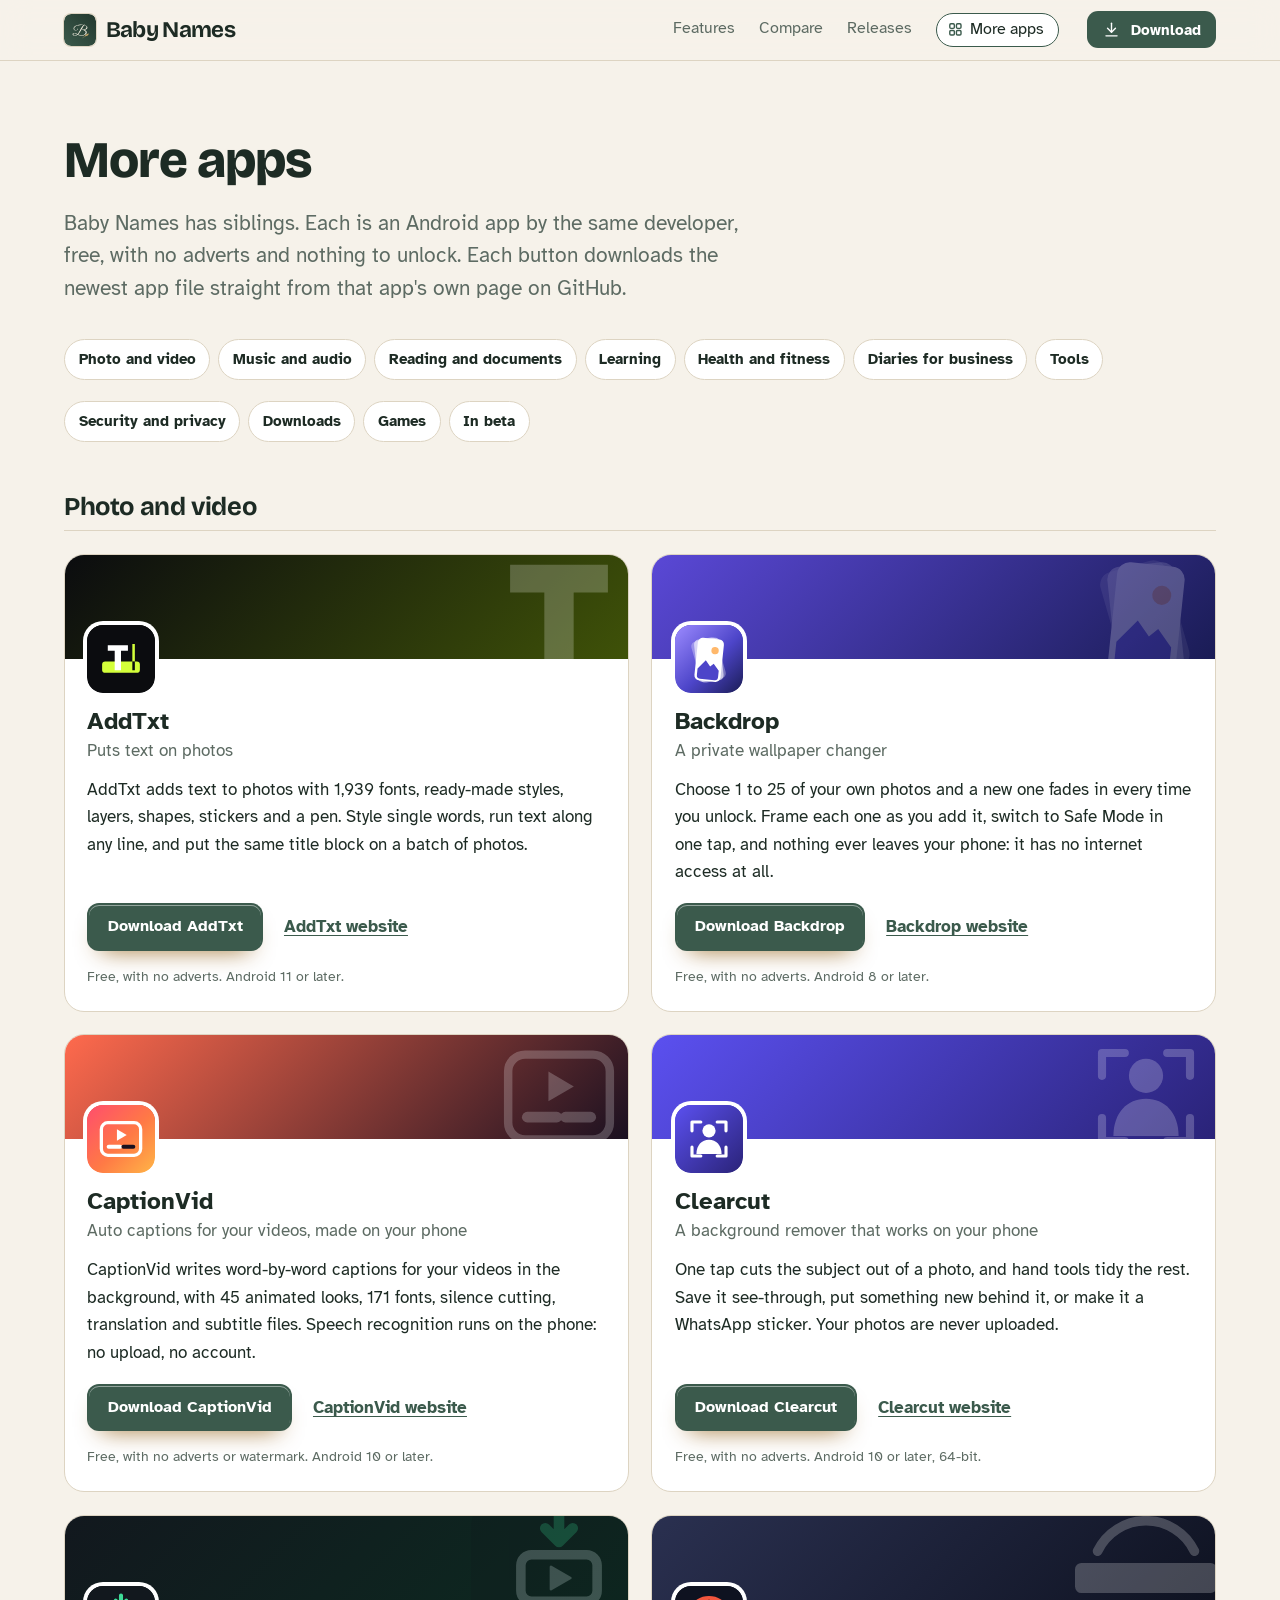
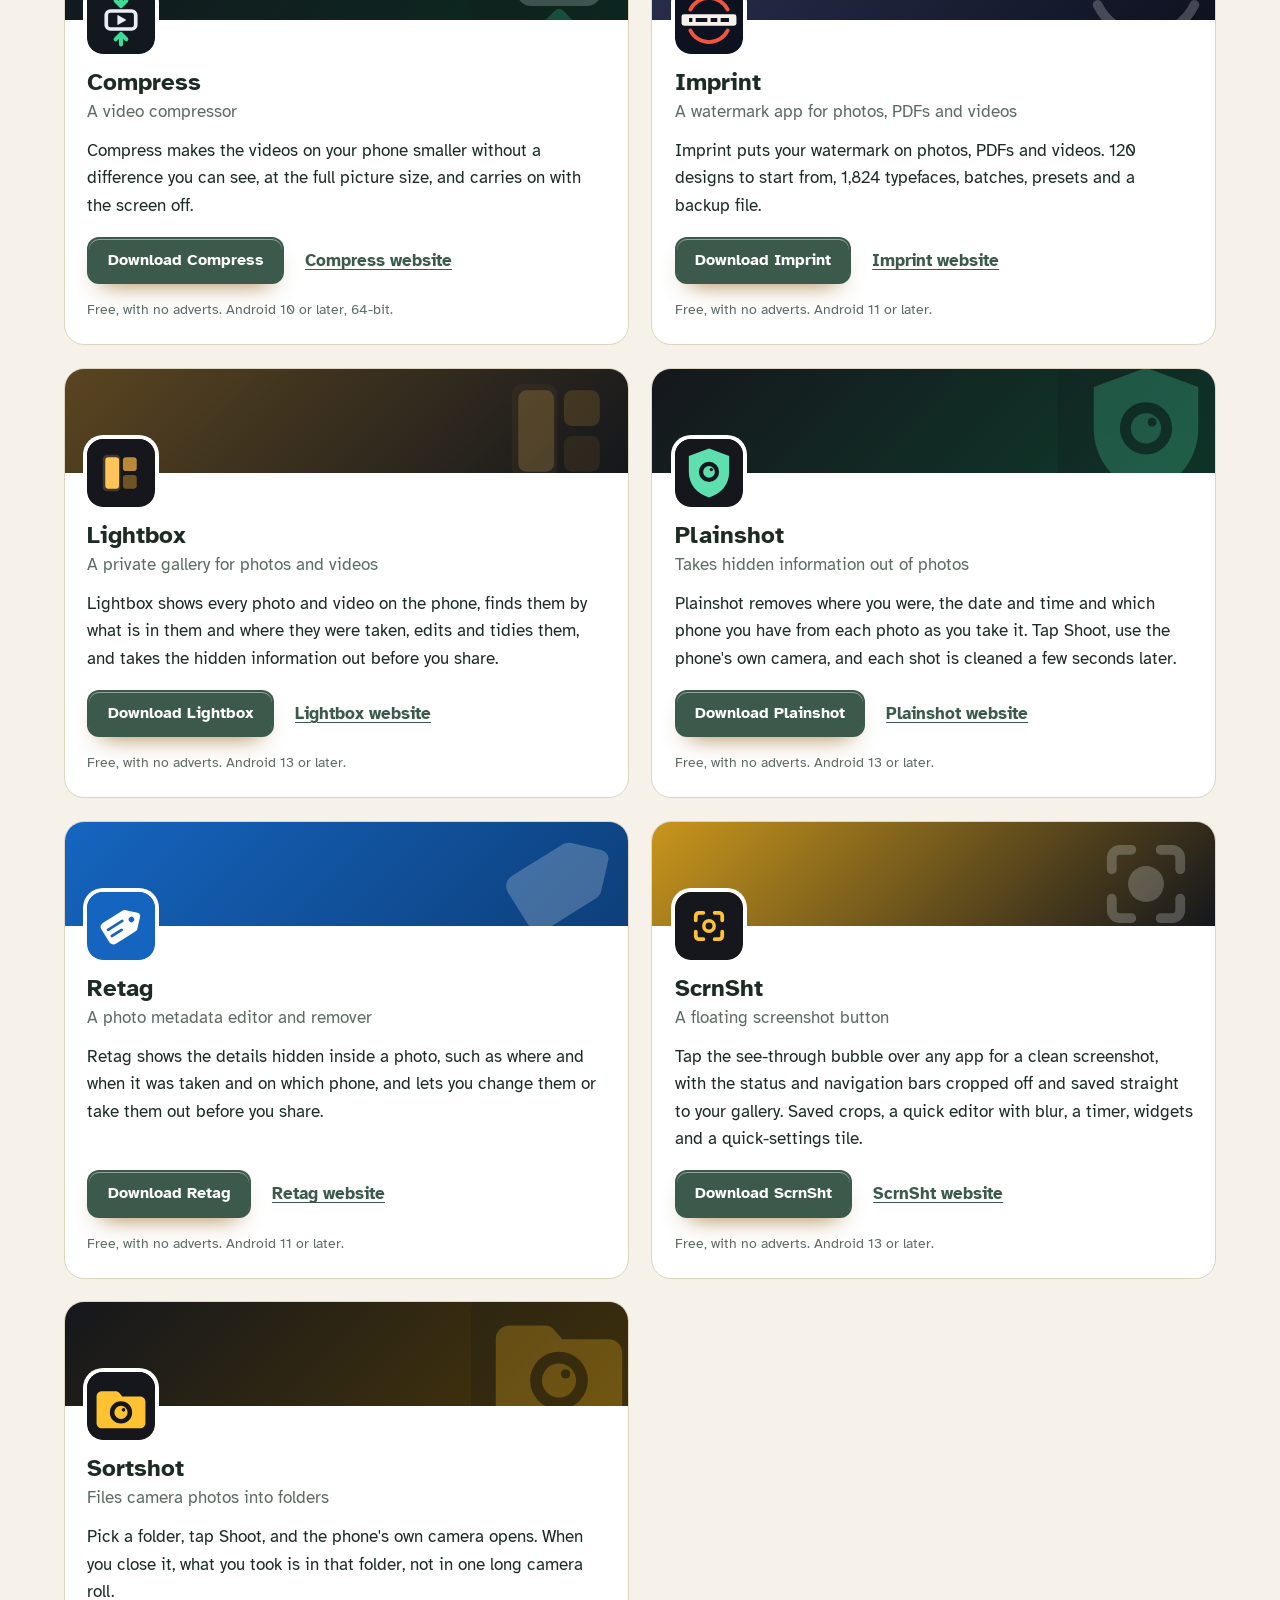
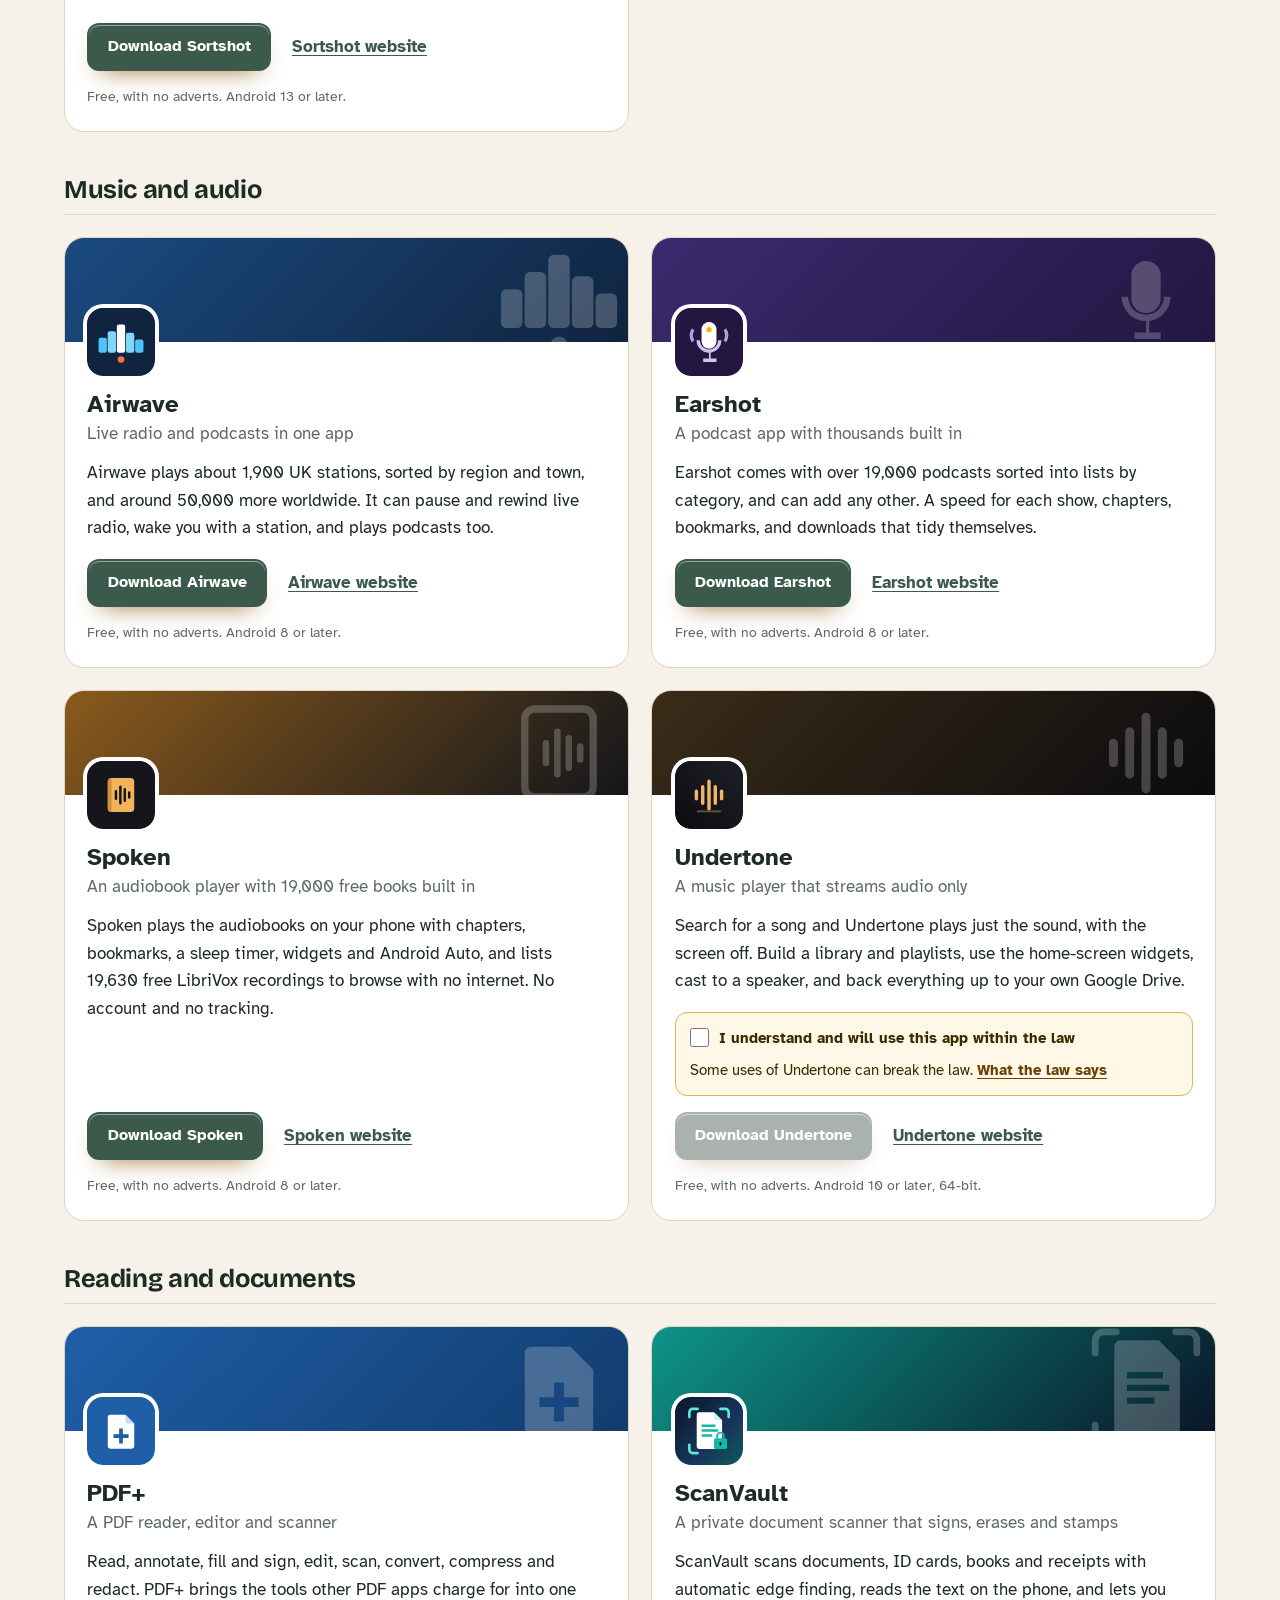
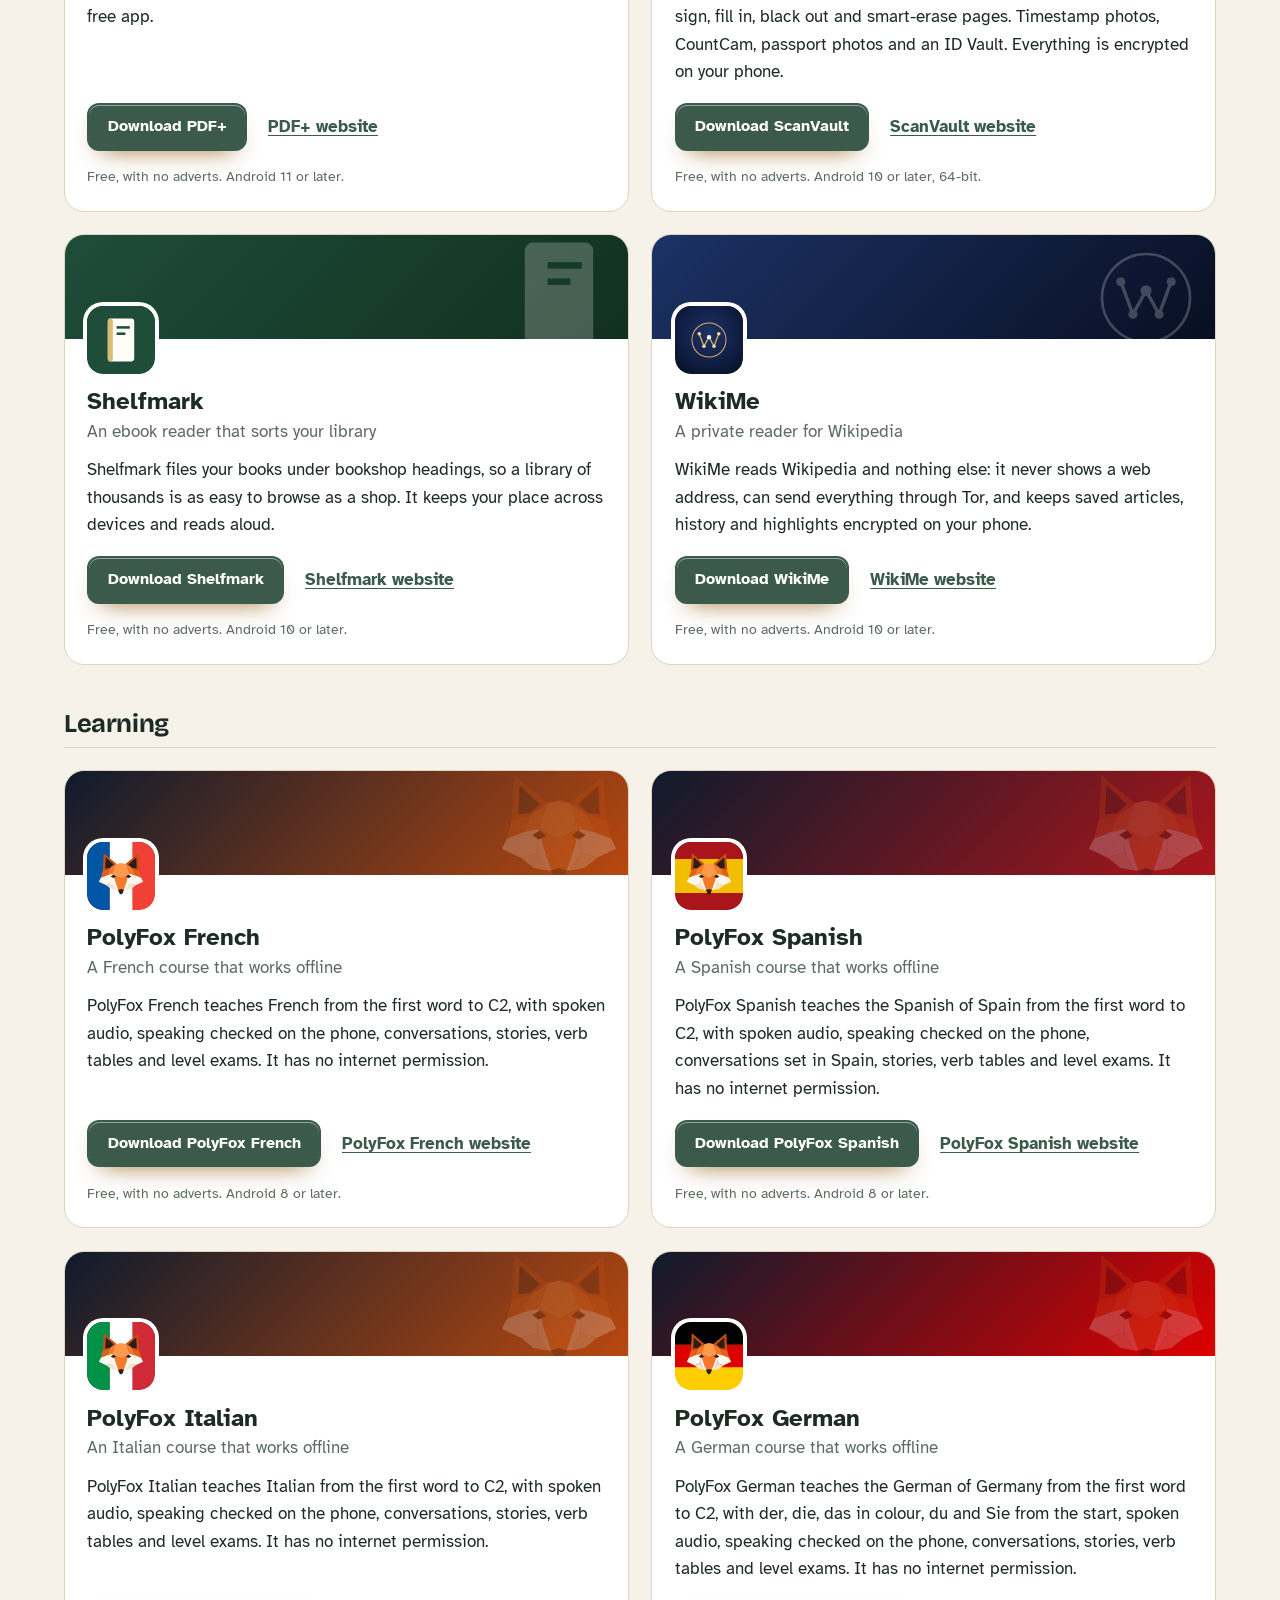
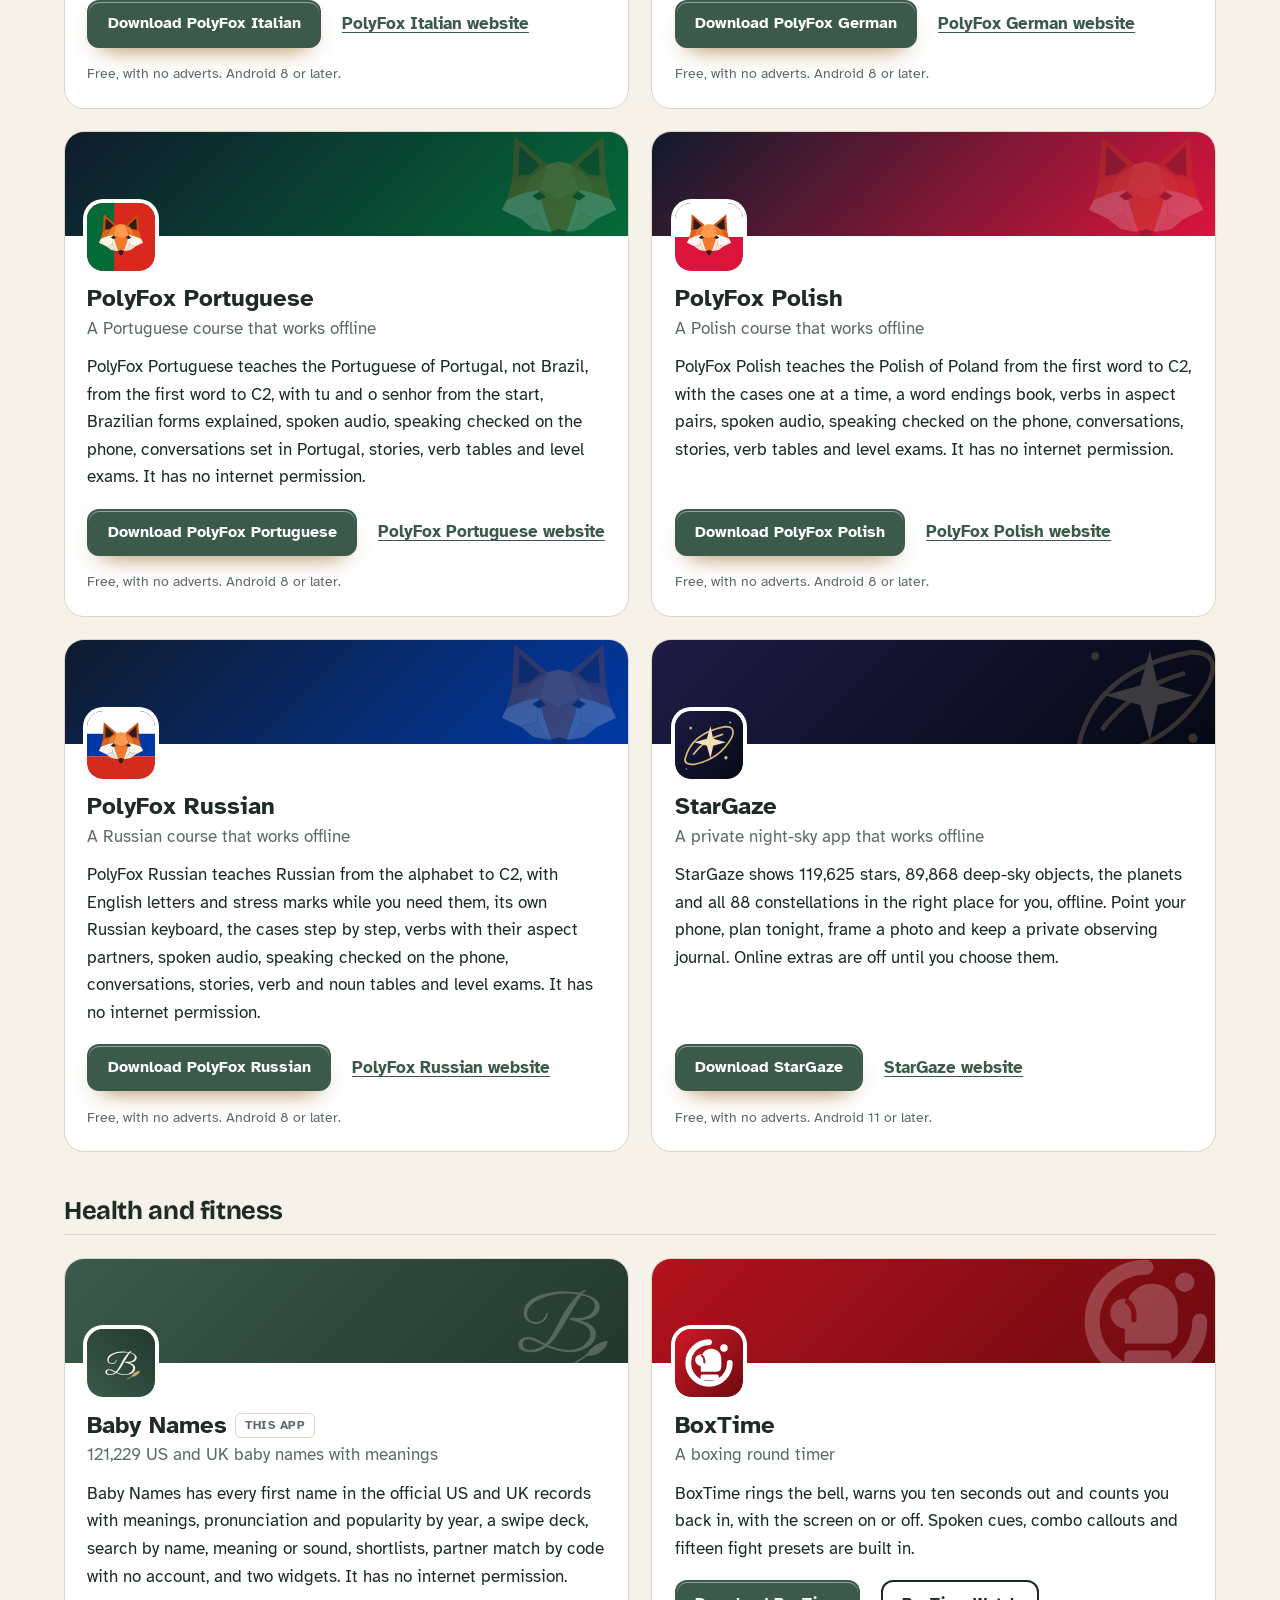
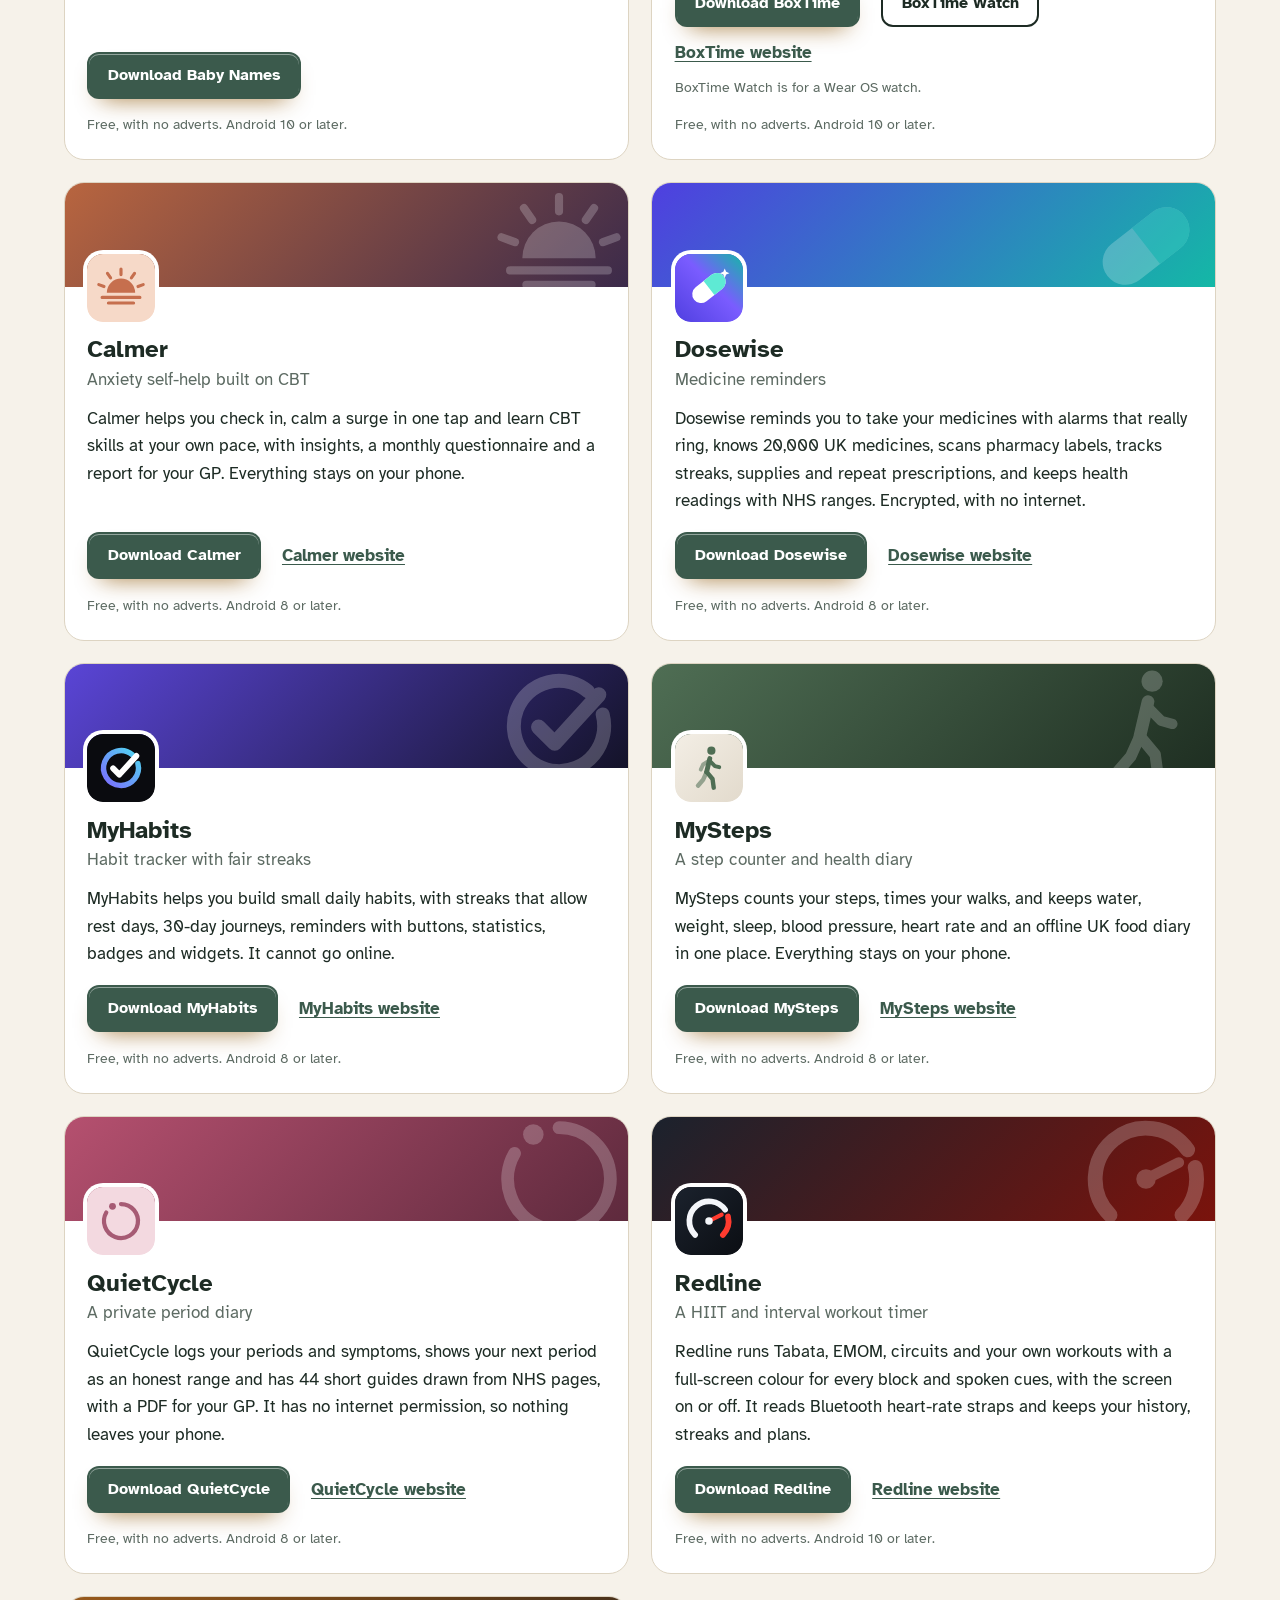
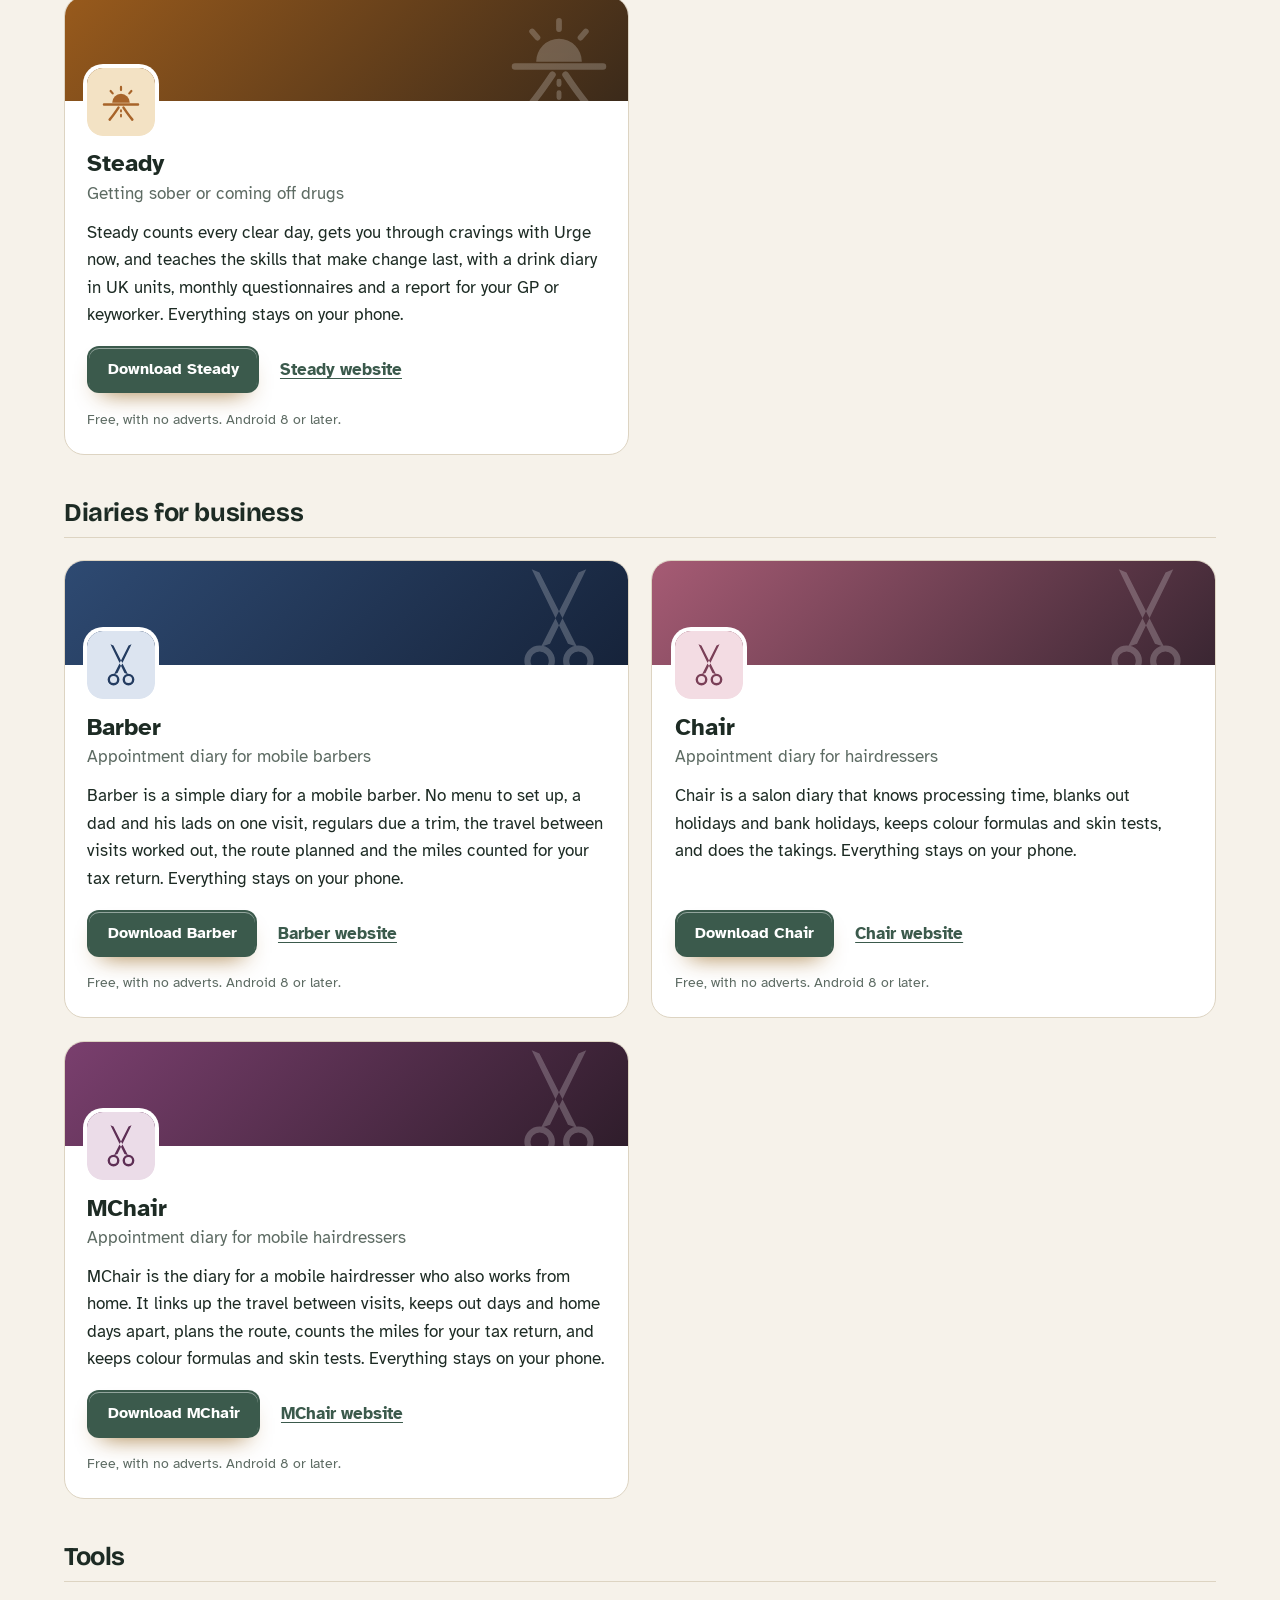
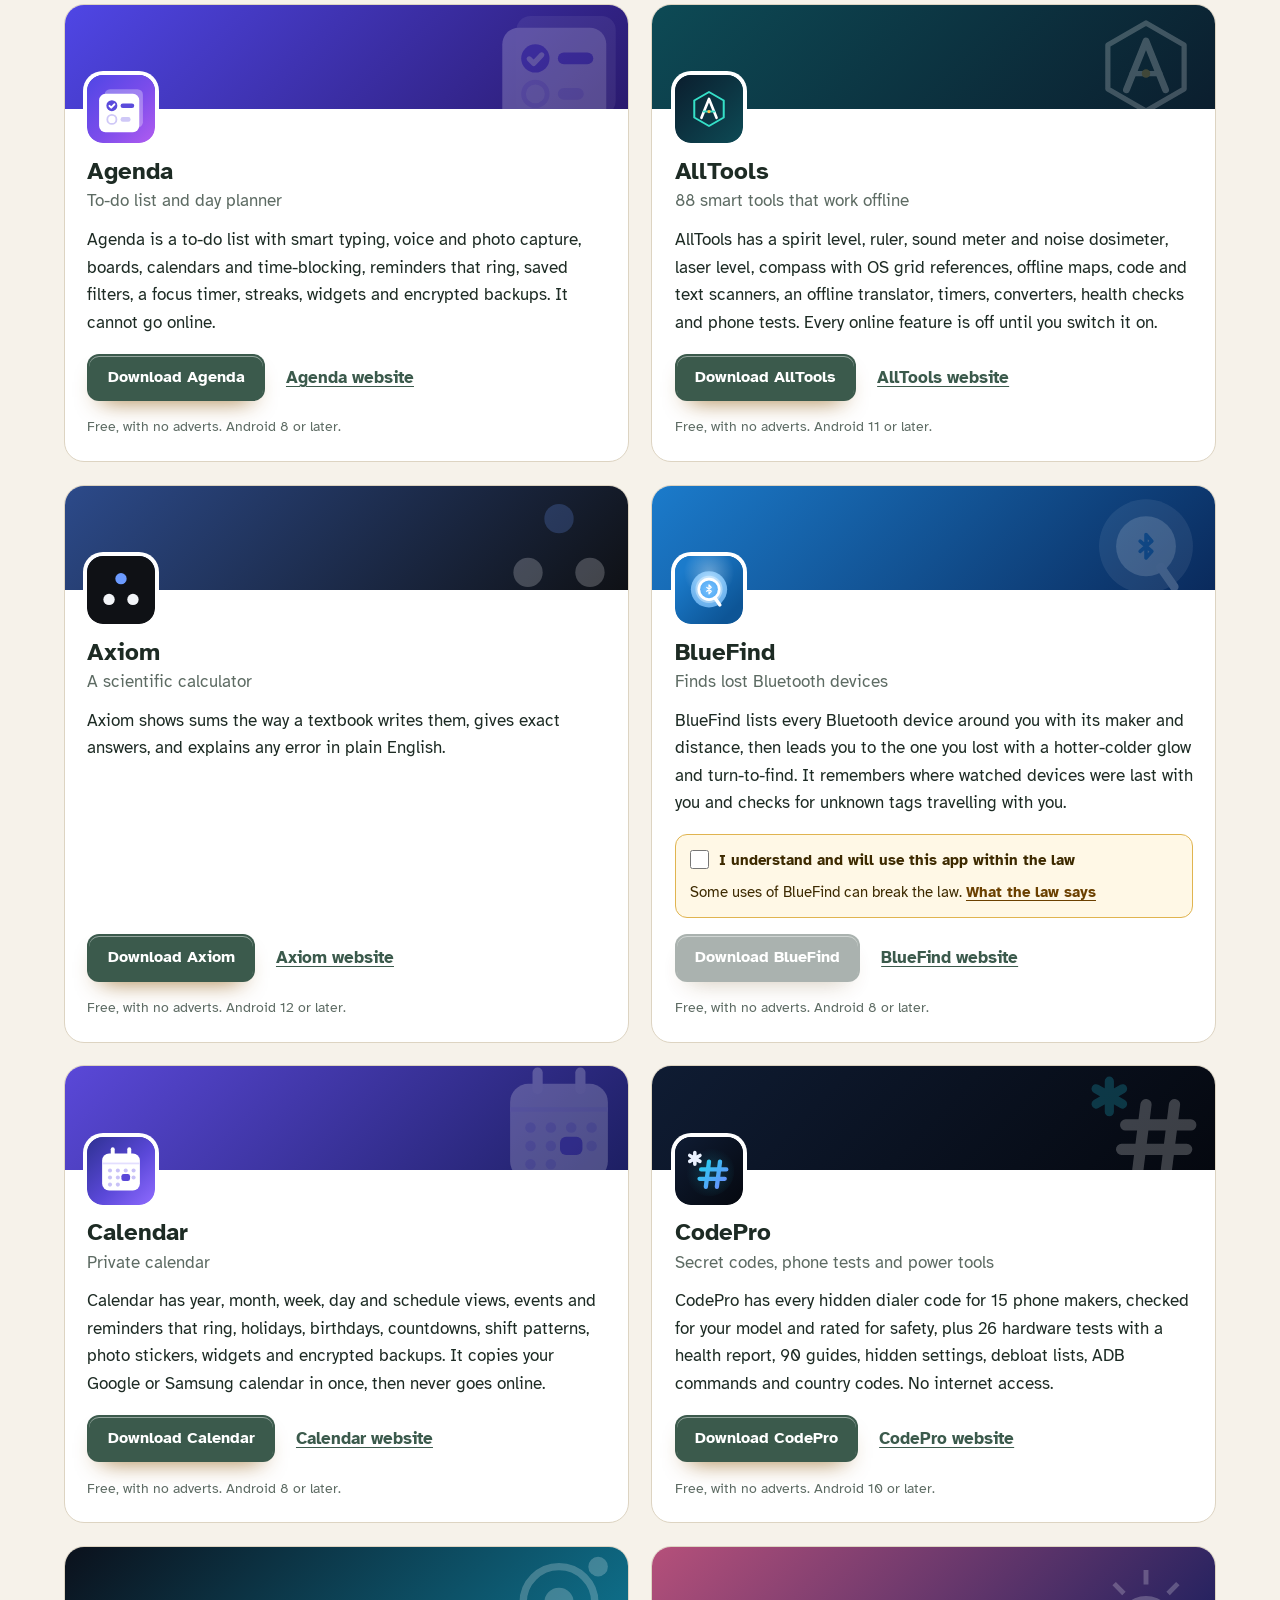
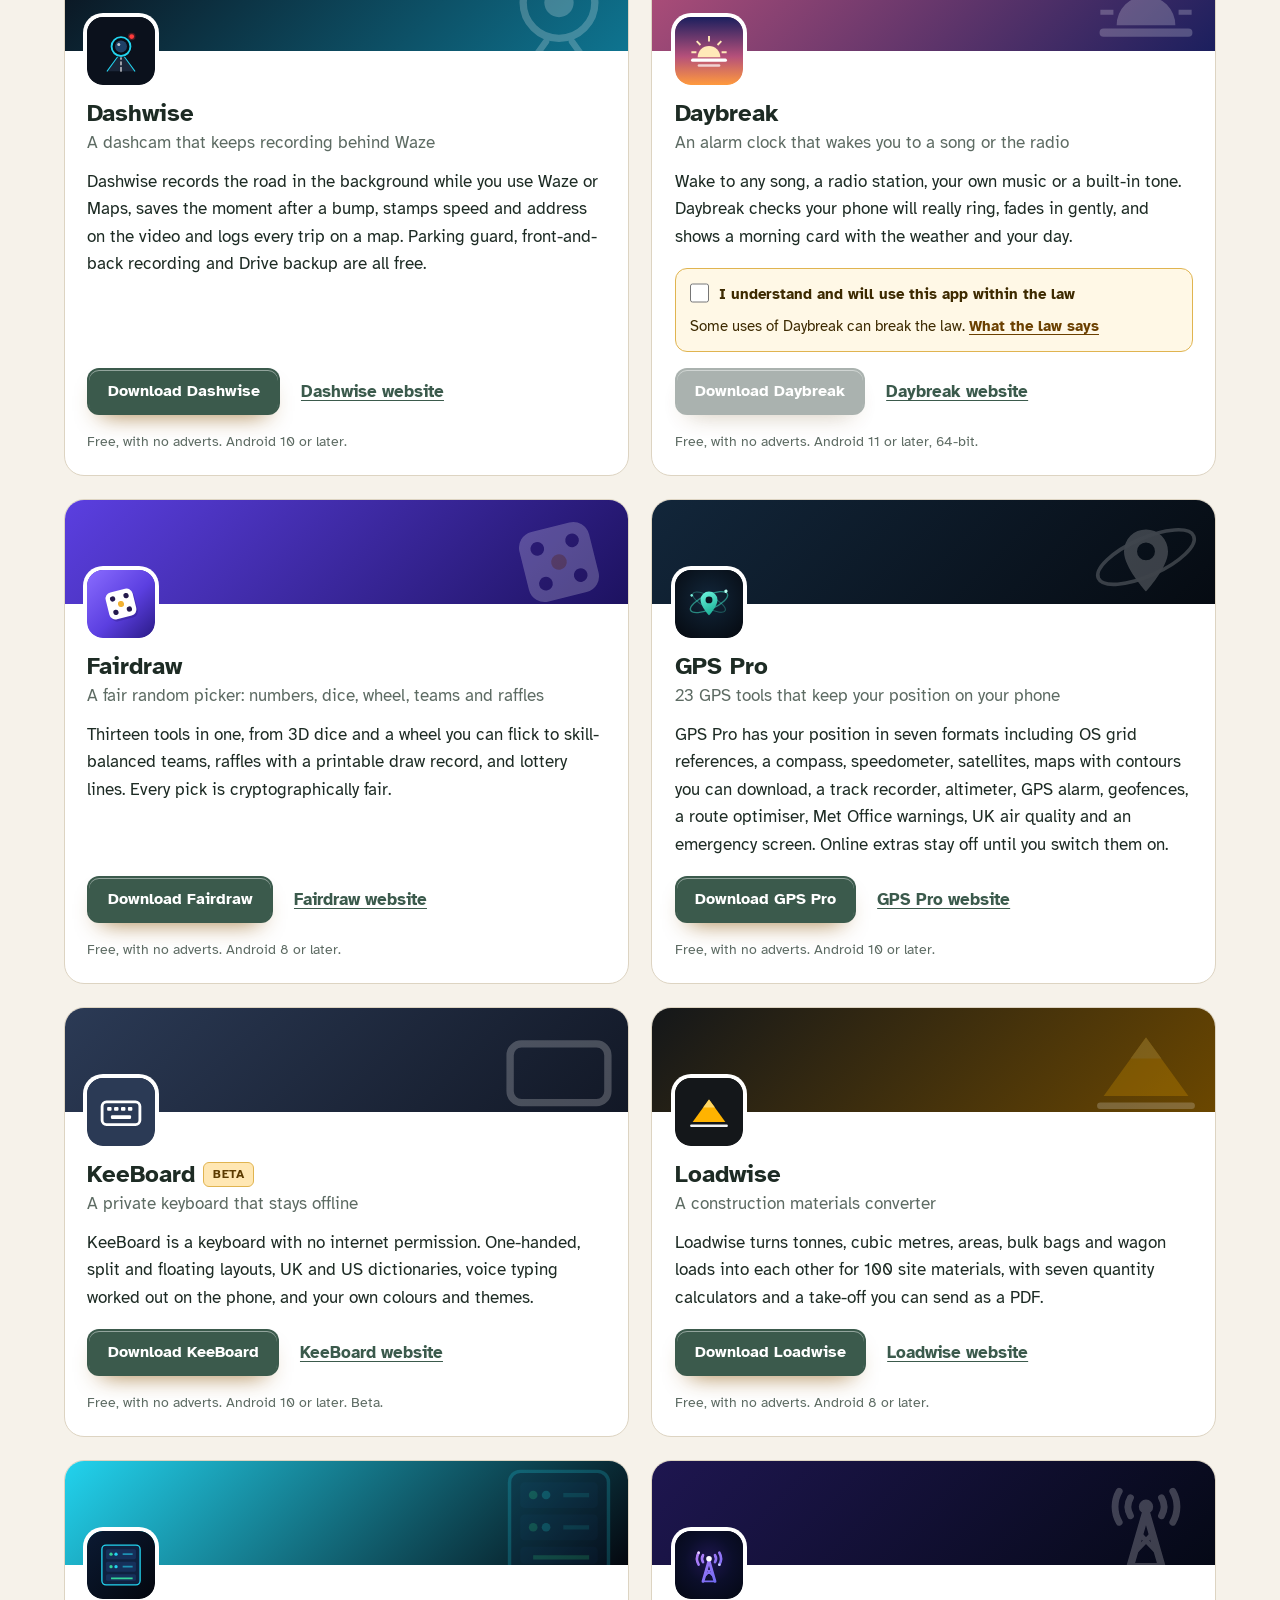
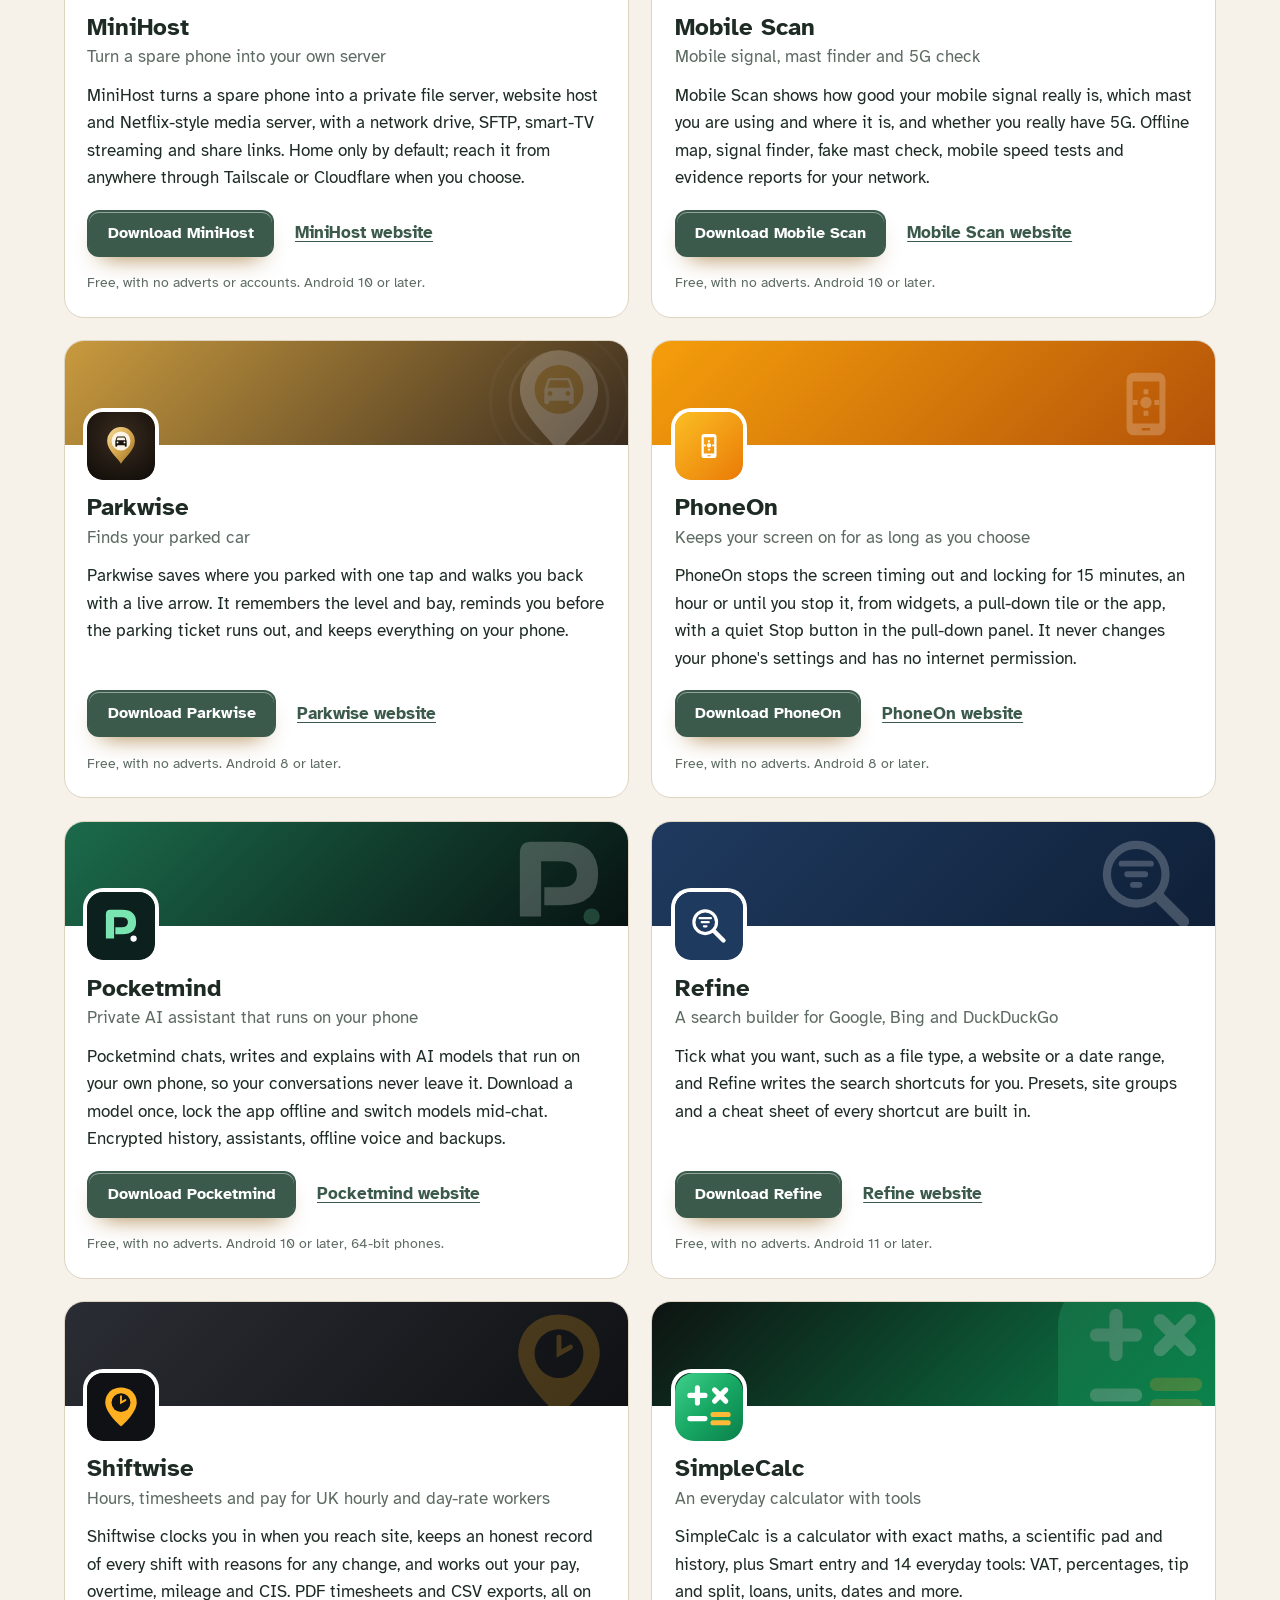
==== more-apps.html @ e5af48bd "Baby Names website" ====
<!DOCTYPE html>
<html lang="en-GB">
<head>
<meta charset="utf-8">
<meta name="viewport" content="width=device-width, initial-scale=1">
<title>More free Android apps from the maker of Baby Names</title>
<meta name="description" content="All 98 free Android apps from the maker of Baby Names, in one list by category, each with its download and a link to its website.">
<meta name="author" content="Jonathan Jackson">
<link rel="canonical" href="https://customgpter.github.io/babynames/more-apps.html">
<meta name="theme-color" content="#f6f2ea" media="(prefers-color-scheme: light)">
<meta name="theme-color" content="#101a15" media="(prefers-color-scheme: dark)">
<meta property="og:type" content="website">
<meta property="og:site_name" content="Baby Names">
<meta property="og:title" content="More free Android apps from the maker of Baby Names">
<meta property="og:description" content="All 98 free Android apps from the maker of Baby Names, in one list by category, each with its download and a link to its website.">
<meta property="og:url" content="https://customgpter.github.io/babynames/more-apps.html">
<meta property="og:image" content="https://customgpter.github.io/babynames/assets/og.png">
<meta property="og:image:width" content="1200">
<meta property="og:image:height" content="630">
<meta property="og:image:alt" content="Baby Names&#x27; Discover screen: a name card with its meaning, origin and pronunciation, ready to swipe">
<meta property="og:locale" content="en_GB">
<meta name="twitter:card" content="summary_large_image">
<link rel="icon" href="./assets/favicon.svg" type="image/svg+xml">
<link rel="apple-touch-icon" href="./assets/apple-touch-icon.png">
<link rel="preload" href="./assets/fonts/bricolage-grotesque-latin.woff2" as="font" type="font/woff2" crossorigin>
<link rel="preload" href="./assets/fonts/atkinson-hyperlegible-latin-400-normal.woff2" as="font" type="font/woff2" crossorigin>
<link rel="stylesheet" href="./assets/site.css?v=1">
<link rel="stylesheet" href="./assets/house.css?v=1">
<script type="application/ld+json">{"@context":"https://schema.org","@type":"ItemList","name":"Apps from the maker of Baby Names","url":"https://customgpter.github.io/babynames/more-apps.html","itemListElement":[{"@type":"ListItem","position":1,"name":"AddTxt","url":"https://customgpter.github.io/addtxt/"},{"@type":"ListItem","position":2,"name":"Backdrop","url":"https://customgpter.github.io/backdrop/"},{"@type":"ListItem","position":3,"name":"CaptionVid","url":"https://customgpter.github.io/captionvid/"},{"@type":"ListItem","position":4,"name":"Clearcut","url":"https://customgpter.github.io/clearcut/"},{"@type":"ListItem","position":5,"name":"Compress","url":"https://customgpter.github.io/compress/"},{"@type":"ListItem","position":6,"name":"Imprint","url":"https://customgpter.github.io/imprint/"},{"@type":"ListItem","position":7,"name":"Lightbox","url":"https://customgpter.github.io/lightbox/"},{"@type":"ListItem","position":8,"name":"Plainshot","url":"https://customgpter.github.io/plainshot/"},{"@type":"ListItem","position":9,"name":"Retag","url":"https://customgpter.github.io/retag/"},{"@type":"ListItem","position":10,"name":"ScrnSht","url":"https://customgpter.github.io/scrnsht/"},{"@type":"ListItem","position":11,"name":"Sortshot","url":"https://customgpter.github.io/sortshot/"},{"@type":"ListItem","position":12,"name":"Airwave","url":"https://customgpter.github.io/airwave/"},{"@type":"ListItem","position":13,"name":"Earshot","url":"https://customgpter.github.io/earshot/"},{"@type":"ListItem","position":14,"name":"Spoken","url":"https://customgpter.github.io/spoken/"},{"@type":"ListItem","position":15,"name":"Undertone","url":"https://customgpter.github.io/undertone/"},{"@type":"ListItem","position":16,"name":"PDF+","url":"https://customgpter.github.io/pdfplus/"},{"@type":"ListItem","position":17,"name":"ScanVault","url":"https://customgpter.github.io/scanvault/"},{"@type":"ListItem","position":18,"name":"Shelfmark","url":"https://customgpter.github.io/shelfmark/"},{"@type":"ListItem","position":19,"name":"WikiMe","url":"https://customgpter.github.io/wikime/"},{"@type":"ListItem","position":20,"name":"PolyFox French","url":"https://customgpter.github.io/polyfox/"},{"@type":"ListItem","position":21,"name":"PolyFox Spanish","url":"https://customgpter.github.io/polyfox-spanish/"},{"@type":"ListItem","position":22,"name":"PolyFox Italian","url":"https://customgpter.github.io/polyfox-italian/"},{"@type":"ListItem","position":23,"name":"PolyFox German","url":"https://customgpter.github.io/polyfox-german/"},{"@type":"ListItem","position":24,"name":"PolyFox Portuguese","url":"https://customgpter.github.io/polyfox-portuguese/"},{"@type":"ListItem","position":25,"name":"PolyFox Polish","url":"https://customgpter.github.io/polyfox-polish/"},{"@type":"ListItem","position":26,"name":"PolyFox Russian","url":"https://customgpter.github.io/polyfox-russian/"},{"@type":"ListItem","position":27,"name":"StarGaze","url":"https://customgpter.github.io/stargaze/"},{"@type":"ListItem","position":28,"name":"Baby Names","url":"https://customgpter.github.io/babynames/"},{"@type":"ListItem","position":29,"name":"BoxTime","url":"https://customgpter.github.io/boxtime/"},{"@type":"ListItem","position":30,"name":"Calmer","url":"https://customgpter.github.io/calmer/"},{"@type":"ListItem","position":31,"name":"Dosewise","url":"https://customgpter.github.io/dosewise/"},{"@type":"ListItem","position":32,"name":"MyHabits","url":"https://customgpter.github.io/myhabits/"},{"@type":"ListItem","position":33,"name":"MySteps","url":"https://customgpter.github.io/mysteps/"},{"@type":"ListItem","position":34,"name":"QuietCycle","url":"https://customgpter.github.io/quietcycle/"},{"@type":"ListItem","position":35,"name":"Redline","url":"https://customgpter.github.io/redline/"},{"@type":"ListItem","position":36,"name":"Steady","url":"https://customgpter.github.io/steady/"},{"@type":"ListItem","position":37,"name":"Barber","url":"https://customgpter.github.io/barber/"},{"@type":"ListItem","position":38,"name":"Chair","url":"https://customgpter.github.io/chair/"},{"@type":"ListItem","position":39,"name":"MChair","url":"https://customgpter.github.io/mchair/"},{"@type":"ListItem","position":40,"name":"Agenda","url":"https://customgpter.github.io/agenda/"},{"@type":"ListItem","position":41,"name":"AllTools","url":"https://customgpter.github.io/alltools/"},{"@type":"ListItem","position":42,"name":"Axiom","url":"https://customgpter.github.io/axiom/"},{"@type":"ListItem","position":43,"name":"BlueFind","url":"https://customgpter.github.io/bluefind/"},{"@type":"ListItem","position":44,"name":"Calendar","url":"https://customgpter.github.io/calendar/"},{"@type":"ListItem","position":45,"name":"CodePro","url":"https://customgpter.github.io/codepro/"},{"@type":"ListItem","position":46,"name":"Dashwise","url":"https://customgpter.github.io/dashwise/"},{"@type":"ListItem","position":47,"name":"Daybreak","url":"https://customgpter.github.io/daybreak/"},{"@type":"ListItem","position":48,"name":"Fairdraw","url":"https://customgpter.github.io/fairdraw/"},{"@type":"ListItem","position":49,"name":"GPS Pro","url":"https://customgpter.github.io/gpspro/"},{"@type":"ListItem","position":50,"name":"KeeBoard","url":"https://customgpter.github.io/keeboard/"},{"@type":"ListItem","position":51,"name":"Loadwise","url":"https://customgpter.github.io/loadwise/"},{"@type":"ListItem","position":52,"name":"MiniHost","url":"https://customgpter.github.io/minihost/"},{"@type":"ListItem","position":53,"name":"Mobile Scan","url":"https://customgpter.github.io/mobilescan/"},{"@type":"ListItem","position":54,"name":"Parkwise","url":"https://customgpter.github.io/parkwise/"},{"@type":"ListItem","position":55,"name":"PhoneOn","url":"https://customgpter.github.io/phoneon/"},{"@type":"ListItem","position":56,"name":"Pocketmind","url":"https://customgpter.github.io/pocketmind/"},{"@type":"ListItem","position":57,"name":"Refine","url":"https://customgpter.github.io/refine/"},{"@type":"ListItem","position":58,"name":"Shiftwise","url":"https://customgpter.github.io/shiftwise/"},{"@type":"ListItem","position":59,"name":"SimpleCalc","url":"https://customgpter.github.io/simplecalc/"},{"@type":"ListItem","position":60,"name":"Skyline","url":"https://customgpter.github.io/skyline/"},{"@type":"ListItem","position":61,"name":"Slipway","url":"https://customgpter.github.io/slipway/"},{"@type":"ListItem","position":62,"name":"Tagger","url":"https://customgpter.github.io/tagger/"},{"@type":"ListItem","position":63,"name":"TotalClean","url":"https://customgpter.github.io/totalclean/"},{"@type":"ListItem","position":64,"name":"TVLink","url":"https://customgpter.github.io/tvlink/"},{"@type":"ListItem","position":65,"name":"Unbox","url":"https://customgpter.github.io/unbox/"},{"@type":"ListItem","position":66,"name":"WhatsKeep","url":"https://customgpter.github.io/whatskeep/"},{"@type":"ListItem","position":67,"name":"WiFi Scan","url":"https://customgpter.github.io/wifiscan/"},{"@type":"ListItem","position":68,"name":"Auditly","url":"https://customgpter.github.io/auditly/"},{"@type":"ListItem","position":69,"name":"Backchannel","url":"https://customgpter.github.io/backchannel/"},{"@type":"ListItem","position":70,"name":"ENotes","url":"https://customgpter.github.io/enotes/"},{"@type":"ListItem","position":71,"name":"FindMe","url":"https://customgpter.github.io/findme/"},{"@type":"ListItem","position":72,"name":"iLock","url":"https://customgpter.github.io/ilock/"},{"@type":"ListItem","position":73,"name":"ImSafe","url":"https://customgpter.github.io/imsafe/"},{"@type":"ListItem","position":74,"name":"IShred","url":"https://customgpter.github.io/ishred/"},{"@type":"ListItem","position":75,"name":"LockBox","url":"https://customgpter.github.io/lockbox/"},{"@type":"ListItem","position":76,"name":"PassVault","url":"https://customgpter.github.io/passvault/"},{"@type":"ListItem","position":77,"name":"SpyFind","url":"https://customgpter.github.io/spyfind/"},{"@type":"ListItem","position":78,"name":"TextWipe","url":"https://customgpter.github.io/textwipe/"},{"@type":"ListItem","position":79,"name":"Tracewire","url":"https://customgpter.github.io/tracewire/"},{"@type":"ListItem","position":80,"name":"Vigil","url":"https://customgpter.github.io/vigil/"},{"@type":"ListItem","position":81,"name":"Grab","url":"https://customgpter.github.io/grab/"},{"@type":"ListItem","position":82,"name":"Swarm","url":"https://customgpter.github.io/swarm/"},{"@type":"ListItem","position":83,"name":"Plane Games","url":"https://customgpter.github.io/plane-games/"},{"@type":"ListItem","position":84,"name":"Ninefold","url":"https://customgpter.github.io/ninefold/"},{"@type":"ListItem","position":85,"name":"Cubewise","url":"https://customgpter.github.io/cubewise/"},{"@type":"ListItem","position":86,"name":"Tilewise","url":"https://customgpter.github.io/tilewise/"},{"@type":"ListItem","position":87,"name":"Letterwise","url":"https://customgpter.github.io/letterwise/"},{"@type":"ListItem","position":88,"name":"Kingside","url":"https://customgpter.github.io/kingside/"},{"@type":"ListItem","position":89,"name":"Deckhand","url":"https://customgpter.github.io/deckhand/"},{"@type":"ListItem","position":90,"name":"SNESForge","url":"https://customgpter.github.io/snesforge/"},{"@type":"ListItem","position":91,"name":"Fame Boy","url":"https://customgpter.github.io/fameboy/"},{"@type":"ListItem","position":92,"name":"PSPPro","url":"https://customgpter.github.io/psppro/"},{"@type":"ListItem","position":93,"name":"MegaGen","url":"https://customgpter.github.io/megagen/"},{"@type":"ListItem","position":94,"name":"QVR","url":"https://customgpter.github.io/qvr/"},{"@type":"ListItem","position":95,"name":"QVR Watch","url":"https://customgpter.github.io/qvr-watch/"},{"@type":"ListItem","position":96,"name":"QVRLite","url":"https://customgpter.github.io/qvrlite/"},{"@type":"ListItem","position":97,"name":"Onionz","url":"https://customgpter.github.io/onionz/"},{"@type":"ListItem","position":98,"name":"OnionzWeb","url":"https://customgpter.github.io/onionzweb/"}]}</script>
<link rel="stylesheet" href="./assets/apps-list.css?v=1">
<script src="./assets/apps-list.js?v=1" defer></script>
</head>
<body>
<a class="skip" href="#main">Skip to content</a>
<header class="masthead">
<div class="wrap">
<a class="brand" href="./" aria-label="Baby Names home"><svg viewBox="0 0 108 108" aria-hidden="true"><defs><linearGradient id="bnbg" x1="0" y1="1" x2="1" y2="0"><stop offset="0" stop-color="#3b5a4c"/><stop offset="1" stop-color="#22382e"/></linearGradient></defs><rect width="108" height="108" rx="24" fill="url(#bnbg)"/><path fill="#F7F1E3" d="M36.72 73.11Q35.7 73.11 34.38 72.9Q33.07 72.69 31.84 72.18Q30.62 71.68 29.81 70.73Q29 69.78 29 68.35Q29 66.64 30.52 65.23Q32.05 63.82 34.82 63.82Q36.86 63.82 38.61 64.49Q40.37 65.16 42.05 66.11Q43.74 67.05 45.54 67.98Q47.85 65.76 49.77 62.48Q51.69 59.2 53.61 55.43Q55.52 51.67 57.77 47.88Q60.01 44.09 62.96 40.76L65.65 37.76Q63.94 37.48 62.09 37.32Q60.24 37.16 58.25 37.16Q55.52 37.16 52.31 37.62Q49.1 38.08 45.94 39.05Q42.77 40.02 40.16 41.5Q37.55 42.98 35.98 45.01Q34.41 47.05 34.41 49.68Q34.41 51.48 35.22 52.54Q36.02 53.61 37.25 54.09Q38.47 54.58 39.72 54.58Q41.8 54.58 43.23 53.63Q44.67 52.68 45.38 51.44Q46.1 50.19 46.1 49.22Q46.1 48.89 46.56 48.89Q47.02 48.89 47.02 49.63Q47.02 51.53 45.87 52.91Q44.71 54.3 42.98 55.04Q41.25 55.78 39.49 55.78Q37.87 55.78 36.19 54.99Q34.5 54.21 33.39 52.64Q32.28 51.07 32.28 48.76Q32.28 45.98 33.85 43.83Q35.42 41.68 38.06 40.16Q40.69 38.63 43.93 37.64Q47.16 36.65 50.46 36.19Q53.77 35.72 56.68 35.72Q59.36 35.72 61.93 35.98Q64.49 36.23 66.75 36.74Q67.4 36.19 68.07 35.77Q68.74 35.35 69.3 35.12Q69.8 34.89 70.13 34.89Q70.5 34.89 70.5 35.17Q70.5 35.31 69.99 35.68Q69.39 36.14 68.95 36.53Q68.51 36.93 68.42 37.11Q73.13 38.31 76.07 40.41Q79 42.52 79 45.38Q79 47.74 77.38 49.52Q75.77 51.3 73.15 52.31Q70.54 53.33 67.59 53.47Q71.74 54.81 74.22 56.93Q76.69 59.06 76.69 62.34Q76.69 64.79 75.28 66.78Q73.87 68.76 71.54 70.17Q69.2 71.58 66.43 72.35Q63.66 73.11 60.93 73.11Q56.63 73.11 53.33 72.23Q50.03 71.35 46.47 69.73Q41.99 73.11 36.72 73.11ZM60.28 71.77Q63.15 71.77 65.51 70.89Q67.86 70.01 69.6 68.58Q71.33 67.15 72.28 65.39Q73.22 63.63 73.22 61.93Q73.22 60.31 72.25 58.81Q71.28 57.3 69.2 56.29Q66.52 54.95 64.49 54.42Q62.46 53.88 61.26 53.42Q60.79 53.19 60.65 53.1Q60.52 53.01 60.52 52.91Q60.52 52.45 60.98 52.17Q61.44 51.9 62.04 51.9Q62.96 51.9 64.03 52.04Q65.09 52.17 66.29 52.17Q69.3 52.17 71.47 50.97Q73.64 49.77 74.82 47.97Q76 46.17 76 44.41Q76 42.42 74.24 40.92Q72.48 39.42 67.86 38.22Q65.55 41.41 63.24 45.36Q60.93 49.31 58.62 53.35Q56.31 57.4 53.95 61Q51.6 64.61 49.24 67.19Q48.69 67.79 48.36 68.09Q48.04 68.39 47.48 68.9Q50.26 70.06 53.58 70.91Q56.91 71.77 60.28 71.77ZM35.79 71.68Q38.38 71.81 40.53 71.05Q42.68 70.29 44.53 68.9Q43.42 68.35 41.71 67.47Q40 66.59 38.24 65.92Q36.49 65.25 35.19 65.25Q33.48 65.25 32.6 66.15Q31.73 67.05 31.73 68.21Q31.73 69.41 32.74 70.5Q33.76 71.58 35.79 71.68Z"/><path fill="#C9A86A" d="M70,75.5 C73.5,69.5 79,66.5 84,66.2 C83,71.2 78,75.8 70,75.5 Z"/><path fill="none" stroke="#C9A86A" stroke-width="1.1" stroke-linecap="round" d="M63.5,80 C67.5,77.5 73.5,73.5 80.5,68.8"/></svg><span>Baby Names</span></a>
<nav aria-label="Main"><ul><li><a href="./#features">Features</a></li><li><a href="./compare.html">Compare</a></li><li><a href="./releases.html">Releases</a></li><li><a class="more-apps" href="./more-apps.html" aria-current="page"><svg class="ico" viewBox="0 0 24 24" aria-hidden="true"><rect x="4" y="4" width="6.5" height="6.5" rx="1.6"/><rect x="13.5" y="4" width="6.5" height="6.5" rx="1.6"/><rect x="4" y="13.5" width="6.5" height="6.5" rx="1.6"/><rect x="13.5" y="13.5" width="6.5" height="6.5" rx="1.6"/></svg>More apps</a></li></ul></nav>
<a class="button small" href="https://github.com/CustomGPTer/babynames/releases/latest/download/BabyNames.apk"><svg class="ico" viewBox="0 0 24 24" aria-hidden="true"><path d="M12 4v11"/><path d="M7 10.5l5 5 5-5"/><path d="M5 20h14"/></svg>Download</a>
</div>
</header>
<main id="main" class="doc">
<div class="wrap">
<div class="measure">
<h1>More apps</h1>
<p class="lede">Baby Names has siblings. Each is an Android app by the same developer, free, with no adverts and nothing to unlock. Each button downloads the newest app file straight from that app's own page on GitHub.</p>
</div>
<!-- apps:start -->
<nav class="mapps-jump" aria-label="App groups"><ul><li><a href="#apps-photo">Photo and video</a></li><li><a href="#apps-audio">Music and audio</a></li><li><a href="#apps-reading">Reading and documents</a></li><li><a href="#apps-learning">Learning</a></li><li><a href="#apps-health">Health and fitness</a></li><li><a href="#apps-diaries">Diaries for business</a></li><li><a href="#apps-tools">Tools</a></li><li><a href="#apps-security">Security and privacy</a></li><li><a href="#apps-downloads">Downloads</a></li><li><a href="#apps-games">Games</a></li><li><a href="#apps-testing">In beta</a></li></ul></nav>
<div class="mapps-group" role="group" aria-labelledby="apps-photo"><h2 class="mapps-cat" id="apps-photo">Photo and video</h2>
<ul class="mapps"><li class="mapp" style="--b:#0b0c0f;--b2:#3f5208"><div class="mapp-cover" aria-hidden="true"><svg viewBox="0 0 108 108"><path fill="#fff" d="M24 22h60v17H63v49H45V39H24z"/></svg></div><div class="mapp-body"><svg class="mapp-icon" viewBox="0 0 108 108" aria-hidden="true"><rect width="108" height="108" rx="24" fill="#0b0c0f"/><path fill="#d4ff3a" d="M29 58h50a5 5 0 0 1 5 5v8a5 5 0 0 1-5 5H29a5 5 0 0 1-5-5v-8a5 5 0 0 1 5-5z"/><path fill="#fff" d="M33 32h32v9H54v31H44V41H33z"/><path fill="#d4ff3a" d="M72 30h4v28h-4z"/><path fill="#0b0c0f" d="M72 58h4v14h-4z"/></svg><h3>AddTxt</h3><p class="mapp-kind">Puts text on photos</p><p class="mapp-say">AddTxt adds text to photos with 1,939 fonts, ready-made styles, layers, shapes, stickers and a pen. Style single words, run text along any line, and put the same title block on a batch of photos.</p><p class="mapp-go"><a class="button" href="https://github.com/CustomGPTer/addtxt/releases/latest/download/AddTxt.apk">Download AddTxt</a><a class="mapp-site" href="https://customgpter.github.io/addtxt/">AddTxt website</a></p><p class="mapp-needs">Free, with no adverts. Android 11 or later.</p></div></li>
<li class="mapp" style="--b:#5a48d6;--b2:#1a1c55"><div class="mapp-cover" aria-hidden="true"><svg viewBox="0 0 108 108"><g transform="translate(54 58) scale(1.3) translate(-54 -58)"><rect x="38" y="30" width="32" height="52" rx="6" fill="#fff" fill-opacity=".3" transform="rotate(-16 54 58)"/><rect x="38" y="30" width="32" height="52" rx="6" fill="#fff" fill-opacity=".6" transform="rotate(-6 54 58)"/><g transform="rotate(6 54 58)"><rect x="38" y="30" width="32" height="52" rx="6" fill="#fff"/><path d="M41 68l9-11 6 7 4-4 7 8v8a4 4 0 0 1-4 4H45a4 4 0 0 1-4-4z" fill="#4d45c9"/><circle cx="60" cy="44" r="4.5" fill="#FFB86B"/></g></g></svg></div><div class="mapp-body"><svg class="mapp-icon" viewBox="0 0 108 108" aria-hidden="true"><defs><linearGradient id="i-backdrop-mapp-cc" x1="0" y1="0" x2="1" y2="1"><stop offset="0" stop-color="#9c8bff"/><stop offset=".55" stop-color="#4d45c9"/><stop offset="1" stop-color="#1a1c55"/></linearGradient></defs><rect width="108" height="108" rx="24" fill="url(#i-backdrop-mapp-cc)"/><g transform="translate(54 58) scale(1.3) translate(-54 -58)"><rect x="38" y="30" width="32" height="52" rx="6" fill="#fff" fill-opacity=".3" transform="rotate(-16 54 58)"/><rect x="38" y="30" width="32" height="52" rx="6" fill="#fff" fill-opacity=".6" transform="rotate(-6 54 58)"/><g transform="rotate(6 54 58)"><rect x="38" y="30" width="32" height="52" rx="6" fill="#fff"/><path d="M41 68l9-11 6 7 4-4 7 8v8a4 4 0 0 1-4 4H45a4 4 0 0 1-4-4z" fill="#4d45c9"/><circle cx="60" cy="44" r="4.5" fill="#FFB86B"/></g></g></svg><h3>Backdrop</h3><p class="mapp-kind">A private wallpaper changer</p><p class="mapp-say">Choose 1 to 25 of your own photos and a new one fades in every time you unlock. Frame each one as you add it, switch to Safe Mode in one tap, and nothing ever leaves your phone: it has no internet access at all.</p><p class="mapp-go"><a class="button" href="https://github.com/CustomGPTer/backdrop/releases/latest/download/Backdrop.apk">Download Backdrop</a><a class="mapp-site" href="https://customgpter.github.io/backdrop/">Backdrop website</a></p><p class="mapp-needs">Free, with no adverts. Android 8 or later.</p></div></li>
<li class="mapp" style="--b:#ff6a4d;--b2:#1a1020"><div class="mapp-cover" aria-hidden="true"><svg viewBox="0 0 108 108"><g transform="translate(54 54) scale(1.3) translate(-54 -54)"><path d="M38,34 h32 a8,8 0 0 1 8,8 v24 a8,8 0 0 1 -8,8 h-32 a8,8 0 0 1 -8,-8 v-24 a8,8 0 0 1 8,-8 z" fill="none" stroke="#fff" stroke-width="4"/><path d="M49,42 L61,49 L49,56 Z" fill="#fff"/><path d="M39,61 h14 a2.5,2.5 0 0 1 0,5 h-14 a2.5,2.5 0 0 1 0,-5 z" fill="#fff"/><path d="M57,61 h12 a2.5,2.5 0 0 1 0,5 h-12 a2.5,2.5 0 0 1 0,-5 z" fill="#ffffff"/></g></svg></div><div class="mapp-body"><svg class="mapp-icon" viewBox="0 0 108 108" aria-hidden="true"><defs><linearGradient id="i-captionvid-cvbg" x1="0" y1="0" x2="1" y2="1"><stop offset="0" stop-color="#ff4d6d"/><stop offset=".55" stop-color="#ff7a45"/><stop offset="1" stop-color="#ffb547"/></linearGradient></defs><rect width="108" height="108" rx="24" fill="url(#i-captionvid-cvbg)"/><g transform="translate(54 54) scale(1.3) translate(-54 -54)"><path d="M38,34 h32 a8,8 0 0 1 8,8 v24 a8,8 0 0 1 -8,8 h-32 a8,8 0 0 1 -8,-8 v-24 a8,8 0 0 1 8,-8 z" fill="none" stroke="#fff" stroke-width="4"/><path d="M49,42 L61,49 L49,56 Z" fill="#fff"/><path d="M39,61 h14 a2.5,2.5 0 0 1 0,5 h-14 a2.5,2.5 0 0 1 0,-5 z" fill="#fff"/><path d="M57,61 h12 a2.5,2.5 0 0 1 0,5 h-12 a2.5,2.5 0 0 1 0,-5 z" fill="#1a1020"/></g></svg><h3>CaptionVid</h3><p class="mapp-kind">Auto captions for your videos, made on your phone</p><p class="mapp-say">CaptionVid writes word-by-word captions for your videos in the background, with 45 animated looks, 171 fonts, silence cutting, translation and subtitle files. Speech recognition runs on the phone: no upload, no account.</p><p class="mapp-go"><a class="button" href="https://github.com/CustomGPTer/captionvid/releases/latest/download/CaptionVid.apk">Download CaptionVid</a><a class="mapp-site" href="https://customgpter.github.io/captionvid/">CaptionVid website</a></p><p class="mapp-needs">Free, with no adverts or watermark. Android 10 or later.</p></div></li>
<li class="mapp" style="--b:#5b50f0;--b2:#2a2378"><div class="mapp-cover" aria-hidden="true"><svg viewBox="0 0 108 108"><circle cx="54" cy="41" r="10.5" fill="#fff"/><path d="M34 78c0-14.5 8.5-23 20-23s20 8.5 20 23z" fill="#fff"/><path d="M27 41V27h14M67 27h14v14M27 67v14h14M67 81h14V67" fill="none" stroke="#fff" stroke-width="5" stroke-linecap="round" stroke-linejoin="round"/></svg></div><div class="mapp-body"><svg class="mapp-icon" viewBox="0 0 108 108" aria-hidden="true"><defs><linearGradient id="i-clearcut-mapp-cc" x1="0" y1="0" x2="1" y2="1"><stop offset="0" stop-color="#5b50f0"/><stop offset="1" stop-color="#2a2378"/></linearGradient></defs><rect width="108" height="108" rx="24" fill="url(#i-clearcut-mapp-cc)"/><circle cx="54" cy="41" r="10.5" fill="#fff"/><path d="M34 78c0-14.5 8.5-23 20-23s20 8.5 20 23z" fill="#fff"/><path d="M27 41V27h14M67 27h14v14M27 67v14h14M67 81h14V67" fill="none" stroke="#fff" stroke-width="5" stroke-linecap="round" stroke-linejoin="round"/></svg><h3>Clearcut</h3><p class="mapp-kind">A background remover that works on your phone</p><p class="mapp-say">One tap cuts the subject out of a photo, and hand tools tidy the rest. Save it see-through, put something new behind it, or make it a WhatsApp sticker. Your photos are never uploaded.</p><p class="mapp-go"><a class="button" href="https://github.com/CustomGPTer/clearcut/releases/latest/download/Clearcut.apk">Download Clearcut</a><a class="mapp-site" href="https://customgpter.github.io/clearcut/">Clearcut website</a></p><p class="mapp-needs">Free, with no adverts. Android 10 or later, 64-bit.</p></div></li>
<li class="mapp" style="--b:#12181e;--b2:#0c2a20"><div class="mapp-cover" aria-hidden="true"><svg viewBox="0 0 108 108"><rect width="108" height="108" rx="24" fill="#12181e"/><g transform="translate(54 54) scale(1.3) translate(-54 -54)"><path fill="none" stroke="#e9eef3" stroke-width="4.5" stroke-linejoin="round" d="M41 43h26a5 5 0 0 1 5 5v12a5 5 0 0 1-5 5H41a5 5 0 0 1-5-5V48a5 5 0 0 1 5-5z"/><path fill="#e9eef3" d="M50.5 48.2l9.2 5.3a.6.6 0 0 1 0 1l-9.2 5.3a.6.6 0 0 1-.9-.5V48.7a.6.6 0 0 1 .9-.5z"/><path fill="none" stroke="#3ddc97" stroke-width="5" stroke-linecap="round" stroke-linejoin="round" d="M54 24v12M47.5 30.5 54 37l6.5-6.5M54 84V72M47.5 77.5 54 71l6.5 6.5"/></g></svg></div><div class="mapp-body"><svg class="mapp-icon" viewBox="0 0 108 108" aria-hidden="true"><rect width="108" height="108" rx="24" fill="#12181e"/><g transform="translate(54 54) scale(1.3) translate(-54 -54)"><path fill="none" stroke="#e9eef3" stroke-width="4.5" stroke-linejoin="round" d="M41 43h26a5 5 0 0 1 5 5v12a5 5 0 0 1-5 5H41a5 5 0 0 1-5-5V48a5 5 0 0 1 5-5z"/><path fill="#e9eef3" d="M50.5 48.2l9.2 5.3a.6.6 0 0 1 0 1l-9.2 5.3a.6.6 0 0 1-.9-.5V48.7a.6.6 0 0 1 .9-.5z"/><path fill="none" stroke="#3ddc97" stroke-width="5" stroke-linecap="round" stroke-linejoin="round" d="M54 24v12M47.5 30.5 54 37l6.5-6.5M54 84V72M47.5 77.5 54 71l6.5 6.5"/></g></svg><h3>Compress</h3><p class="mapp-kind">A video compressor</p><p class="mapp-say">Compress makes the videos on your phone smaller without a difference you can see, at the full picture size, and carries on with the screen off.</p><p class="mapp-go"><a class="button" href="https://github.com/CustomGPTer/compress/releases/latest/download/Compress.apk">Download Compress</a><a class="mapp-site" href="https://customgpter.github.io/compress/">Compress website</a></p><p class="mapp-needs">Free, with no adverts. Android 10 or later, 64-bit.</p></div></li>
<li class="mapp" style="--b:#2a3050;--b2:#0e1220"><div class="mapp-cover" aria-hidden="true"><svg viewBox="0 0 108 108"><g transform="translate(54 54) scale(1.32) translate(-54 -54)"><path d="M31.5 41.500A25 25 0 0 1 76.500 41.500" fill="none" stroke="#fff" stroke-width="4.5" stroke-linecap="round"/><path d="M76.500 66.500A25 25 0 0 1 31.500 66.500" fill="none" stroke="#fff" stroke-width="4.5" stroke-linecap="round"/><path fill="#fff" d="M24 47h60a3 3 0 0 1 3 3v8a3 3 0 0 1-3 3H24a3 3 0 0 1-3-3v-8a3 3 0 0 1 3-3z"/></g></svg></div><div class="mapp-body"><svg class="mapp-icon" viewBox="0 0 108 108" aria-hidden="true"><rect width="108" height="108" rx="24" fill="#0e1220"/><g transform="translate(54 54) scale(1.32) translate(-54 -54)"><path d="M31.5 41.500A25 25 0 0 1 76.500 41.500" fill="none" stroke="#f2553d" stroke-width="4.5" stroke-linecap="round"/><path d="M76.500 66.500A25 25 0 0 1 31.500 66.500" fill="none" stroke="#f2553d" stroke-width="4.5" stroke-linecap="round"/><path fill="#f6f2ea" d="M24 47h60a3 3 0 0 1 3 3v8a3 3 0 0 1-3 3H24a3 3 0 0 1-3-3v-8a3 3 0 0 1 3-3z"/><path fill="#0e1220" d="M30 51.500h4v5h-4zM38 51.500h14v5H38zM56 51.500h8v5h-8zM68 51.500h10v5H68z"/></g></svg><h3>Imprint</h3><p class="mapp-kind">A watermark app for photos, PDFs and videos</p><p class="mapp-say">Imprint puts your watermark on photos, PDFs and videos. 120 designs to start from, 1,824 typefaces, batches, presets and a backup file.</p><p class="mapp-go"><a class="button" href="https://github.com/CustomGPTer/imprint/releases/latest/download/Imprint.apk">Download Imprint</a><a class="mapp-site" href="https://customgpter.github.io/imprint/">Imprint website</a></p><p class="mapp-needs">Free, with no adverts. Android 11 or later.</p></div></li>
<li class="mapp" style="--b:#5a4520;--b2:#15171c"><div class="mapp-cover" aria-hidden="true"><svg viewBox="0 0 108 108"><path fill="#ffc45c" fill-opacity=".2" d="M32 25h14a7 7 0 0 1 7 7v44a7 7 0 0 1-7 7H32a7 7 0 0 1-7-7V32a7 7 0 0 1 7-7z"/><path fill="#ffc45c" d="M34 29h12a5 5 0 0 1 5 5v40a5 5 0 0 1-5 5H34a5 5 0 0 1-5-5V34a5 5 0 0 1 5-5z"/><path fill="#b8893a" d="M62 29h12a5 5 0 0 1 5 5v12a5 5 0 0 1-5 5H62a5 5 0 0 1-5-5V34a5 5 0 0 1 5-5z"/><path fill="#6e5425" d="M62 57h12a5 5 0 0 1 5 5v12a5 5 0 0 1-5 5H62a5 5 0 0 1-5-5V62a5 5 0 0 1 5-5z"/></svg></div><div class="mapp-body"><svg class="mapp-icon" viewBox="0 0 108 108" aria-hidden="true"><rect width="108" height="108" rx="24" fill="#15171c"/><path fill="#ffc45c" fill-opacity=".2" d="M32 25h14a7 7 0 0 1 7 7v44a7 7 0 0 1-7 7H32a7 7 0 0 1-7-7V32a7 7 0 0 1 7-7z"/><path fill="#ffc45c" d="M34 29h12a5 5 0 0 1 5 5v40a5 5 0 0 1-5 5H34a5 5 0 0 1-5-5V34a5 5 0 0 1 5-5z"/><path fill="#b8893a" d="M62 29h12a5 5 0 0 1 5 5v12a5 5 0 0 1-5 5H62a5 5 0 0 1-5-5V34a5 5 0 0 1 5-5z"/><path fill="#6e5425" d="M62 57h12a5 5 0 0 1 5 5v12a5 5 0 0 1-5 5H62a5 5 0 0 1-5-5V62a5 5 0 0 1 5-5z"/></svg><h3>Lightbox</h3><p class="mapp-kind">A private gallery for photos and videos</p><p class="mapp-say">Lightbox shows every photo and video on the phone, finds them by what is in them and where they were taken, edits and tidies them, and takes the hidden information out before you share.</p><p class="mapp-go"><a class="button" href="https://github.com/CustomGPTer/lightbox/releases/latest/download/Lightbox.apk">Download Lightbox</a><a class="mapp-site" href="https://customgpter.github.io/lightbox/">Lightbox website</a></p><p class="mapp-needs">Free, with no adverts. Android 13 or later.</p></div></li>
<li class="mapp" style="--b:#15171c;--b2:#0e3b2b"><div class="mapp-cover" aria-hidden="true"><svg viewBox="0 0 64 64"><rect width="64" height="64" rx="14" fill="#15171c"/><path d="M32 9l19 7v15c0 12-8 20.5-19 24-11-3.5-19-12-19-24V16z" fill="#5edfb0"/><circle cx="32" cy="31" r="9.5" fill="#15171c"/><circle cx="32" cy="31" r="5.5" fill="#5edfb0"/><circle cx="34.2" cy="28.8" r="1.6" fill="#15171c"/></svg></div><div class="mapp-body"><svg class="mapp-icon" viewBox="0 0 64 64" aria-hidden="true"><rect width="64" height="64" rx="14" fill="#15171c"/><path d="M32 9l19 7v15c0 12-8 20.5-19 24-11-3.5-19-12-19-24V16z" fill="#5edfb0"/><circle cx="32" cy="31" r="9.5" fill="#15171c"/><circle cx="32" cy="31" r="5.5" fill="#5edfb0"/><circle cx="34.2" cy="28.8" r="1.6" fill="#15171c"/></svg><h3>Plainshot</h3><p class="mapp-kind">Takes hidden information out of photos</p><p class="mapp-say">Plainshot removes where you were, the date and time and which phone you have from each photo as you take it. Tap Shoot, use the phone&#x27;s own camera, and each shot is cleaned a few seconds later.</p><p class="mapp-go"><a class="button" href="https://github.com/CustomGPTer/plainshot/releases/latest/download/Plainshot.apk">Download Plainshot</a><a class="mapp-site" href="https://customgpter.github.io/plainshot/">Plainshot website</a></p><p class="mapp-needs">Free, with no adverts. Android 13 or later.</p></div></li>
<li class="mapp" style="--b:#1565c0;--b2:#0d3f7a"><div class="mapp-cover" aria-hidden="true"><svg viewBox="0 0 108 108"><g transform="translate(54 54) scale(1.22) rotate(-32) translate(-54 -54)"><path fill="#fff" d="M36 38h30a6 6 0 0 1 4.2 1.8l11 11a4.5 4.5 0 0 1 0 6.4l-11 11a6 6 0 0 1-4.2 1.8H36a6 6 0 0 1-6-6V44a6 6 0 0 1 6-6z"/></g></svg></div><div class="mapp-body"><svg class="mapp-icon" viewBox="0 0 108 108" aria-hidden="true"><rect width="108" height="108" rx="24" fill="#1565c0"/><g transform="translate(54 54) scale(1.22) rotate(-32) translate(-54 -54)"><path fill="#fff" d="M36 38h30a6 6 0 0 1 4.2 1.8l11 11a4.5 4.5 0 0 1 0 6.4l-11 11a6 6 0 0 1-4.2 1.8H36a6 6 0 0 1-6-6V44a6 6 0 0 1 6-6z"/><circle cx="70" cy="54" r="3.6" fill="#1565c0"/><path fill="#1565c0" d="M37 47.5h22a1.75 1.75 0 0 1 0 3.5H37a1.75 1.75 0 0 1 0-3.5zM37 57h15a1.75 1.75 0 0 1 0 3.5H37a1.75 1.75 0 0 1 0-3.5z"/></g></svg><h3>Retag</h3><p class="mapp-kind">A photo metadata editor and remover</p><p class="mapp-say">Retag shows the details hidden inside a photo, such as where and when it was taken and on which phone, and lets you change them or take them out before you share.</p><p class="mapp-go"><a class="button" href="https://github.com/CustomGPTer/retag/releases/latest/download/Retag.apk">Download Retag</a><a class="mapp-site" href="https://customgpter.github.io/retag/">Retag website</a></p><p class="mapp-needs">Free, with no adverts. Android 11 or later.</p></div></li>
<li class="mapp" style="--b:#c9961c;--b2:#15171c"><div class="mapp-cover" aria-hidden="true"><svg viewBox="0 0 108 108"><path d="M33,45V38a5,5 0,0 1,5 -5H45 M63,33H70a5,5 0,0 1,5 5V45 M75,63V70a5,5 0,0 1,-5 5H63 M45,75H38a5,5 0,0 1,-5 -5V63" fill="none" stroke="#fff" stroke-width="6" stroke-linecap="round" stroke-linejoin="round"/><circle cx="54" cy="54" r="11" fill="#fff"/></svg></div><div class="mapp-body"><svg class="mapp-icon" viewBox="0 0 108 108" aria-hidden="true"><rect width="108" height="108" rx="24" fill="#15171c"/><path d="M33,45V38a5,5 0,0 1,5 -5H45 M63,33H70a5,5 0,0 1,5 5V45 M75,63V70a5,5 0,0 1,-5 5H63 M45,75H38a5,5 0,0 1,-5 -5V63" fill="none" stroke="#FFC233" stroke-width="6" stroke-linecap="round" stroke-linejoin="round"/><circle cx="54" cy="54" r="11" fill="#FFC233"/><circle cx="54" cy="54" r="5.5" fill="#15171c"/></svg><h3>ScrnSht</h3><p class="mapp-kind">A floating screenshot button</p><p class="mapp-say">Tap the see-through bubble over any app for a clean screenshot, with the status and navigation bars cropped off and saved straight to your gallery. Saved crops, a quick editor with blur, a timer, widgets and a quick-settings tile.</p><p class="mapp-go"><a class="button" href="https://github.com/CustomGPTer/scrnsht/releases/latest/download/ScrnSht.apk">Download ScrnSht</a><a class="mapp-site" href="https://customgpter.github.io/scrnsht/">ScrnSht website</a></p><p class="mapp-needs">Free, with no adverts. Android 13 or later.</p></div></li>
<li class="mapp" style="--b:#15171c;--b2:#4a3708"><div class="mapp-cover" aria-hidden="true"><svg viewBox="0 0 64 64"><rect width="64" height="64" rx="14" fill="#15171c"/><path d="M14 18h13c1.3 0 2.5.6 3.3 1.6L33.2 23H50c2.8 0 5 2.2 5 5v20c0 2.8-2.2 5-5 5H14c-2.8 0-5-2.2-5-5V23c0-2.8 2.2-5 5-5z" fill="#ffc233"/><circle cx="32" cy="38" r="10.5" fill="#15171c"/><circle cx="32" cy="38" r="6.2" fill="#ffc233"/><circle cx="34.4" cy="35.6" r="1.7" fill="#15171c"/></svg></div><div class="mapp-body"><svg class="mapp-icon" viewBox="0 0 64 64" aria-hidden="true"><rect width="64" height="64" rx="14" fill="#15171c"/><path d="M14 18h13c1.3 0 2.5.6 3.3 1.6L33.2 23H50c2.8 0 5 2.2 5 5v20c0 2.8-2.2 5-5 5H14c-2.8 0-5-2.2-5-5V23c0-2.8 2.2-5 5-5z" fill="#ffc233"/><circle cx="32" cy="38" r="10.5" fill="#15171c"/><circle cx="32" cy="38" r="6.2" fill="#ffc233"/><circle cx="34.4" cy="35.6" r="1.7" fill="#15171c"/></svg><h3>Sortshot</h3><p class="mapp-kind">Files camera photos into folders</p><p class="mapp-say">Pick a folder, tap Shoot, and the phone&#x27;s own camera opens. When you close it, what you took is in that folder, not in one long camera roll.</p><p class="mapp-go"><a class="button" href="https://github.com/CustomGPTer/sortshot/releases/latest/download/Sortshot.apk">Download Sortshot</a><a class="mapp-site" href="https://customgpter.github.io/sortshot/">Sortshot website</a></p><p class="mapp-needs">Free, with no adverts. Android 13 or later.</p></div></li></ul></div>
<div class="mapps-group" role="group" aria-labelledby="apps-audio"><h2 class="mapps-cat" id="apps-audio">Music and audio</h2>
<ul class="mapps"><li class="mapp" style="--b:#1a4a80;--b2:#10243f"><div class="mapp-cover" aria-hidden="true"><svg viewBox="0 0 108 108"><g transform="translate(54 54) scale(1.32) translate(-56 -55)"><rect x="29" y="50" width="10" height="18" rx="2.5" fill="#fff"/><rect x="40" y="42" width="10" height="26" rx="2.5" fill="#fff"/><rect x="51" y="34" width="10" height="34" rx="2.5" fill="#fff"/><rect x="62" y="44" width="10" height="24" rx="2.5" fill="#fff"/><rect x="73" y="52" width="10" height="16" rx="2.5" fill="#fff"/><circle cx="56" cy="76" r="4" fill="#fff"/></g></svg></div><div class="mapp-body"><svg class="mapp-icon" viewBox="0 0 108 108" aria-hidden="true"><rect width="108" height="108" rx="24" fill="#10243f"/><g transform="translate(54 54) scale(1.32) translate(-56 -55)"><rect x="29" y="50" width="10" height="18" rx="2.5" fill="#4fc3f7"/><rect x="40" y="42" width="10" height="26" rx="2.5" fill="#81d4fa"/><rect x="51" y="34" width="10" height="34" rx="2.5" fill="#fff"/><rect x="62" y="44" width="10" height="24" rx="2.5" fill="#81d4fa"/><rect x="73" y="52" width="10" height="16" rx="2.5" fill="#4fc3f7"/><circle cx="56" cy="76" r="4" fill="#ff7043"/></g></svg><h3>Airwave</h3><p class="mapp-kind">Live radio and podcasts in one app</p><p class="mapp-say">Airwave plays about 1,900 UK stations, sorted by region and town, and around 50,000 more worldwide. It can pause and rewind live radio, wake you with a station, and plays podcasts too.</p><p class="mapp-go"><a class="button" href="https://github.com/CustomGPTer/airwave/releases/latest/download/Airwave.apk">Download Airwave</a><a class="mapp-site" href="https://customgpter.github.io/airwave/">Airwave website</a></p><p class="mapp-needs">Free, with no adverts. Android 8 or later.</p></div></li>
<li class="mapp" style="--b:#3b2a6e;--b2:#231742"><div class="mapp-cover" aria-hidden="true"><svg viewBox="0 0 108 108"><path fill="#fff" d="M54 30a9 9 0 0 1 9 9v14a9 9 0 0 1-18 0V39a9 9 0 0 1 9-9z"/><path fill="#fff" d="M39 52h4a11 11 0 0 0 22 0h4a15 15 0 0 1-13 14.9V74h7v4H47v-4h7v-7.1A15 15 0 0 1 39 52z"/></svg></div><div class="mapp-body"><svg class="mapp-icon" viewBox="0 0 108 108" aria-hidden="true"><rect width="108" height="108" rx="24" fill="#231742"/><g transform="translate(54 54) scale(1.32) translate(-54 -54)"><path fill="#fff" d="M54 30a9 9 0 0 1 9 9v14a9 9 0 0 1-18 0V39a9 9 0 0 1 9-9z"/><path fill="#d1c4e9" d="M39 52h4a11 11 0 0 0 22 0h4a15 15 0 0 1-13 14.9V74h7v4H47v-4h7v-7.1A15 15 0 0 1 39 52z"/><circle cx="54" cy="39.2" r="3.2" fill="#ffb300"/><path fill="#b39ddb" d="M33.5 37.5l2.9 2.7a11 11 0 0 0 0 11.6l-2.9 2.7a15 15 0 0 1 0-17zM74.5 37.5a15 15 0 0 1 0 17l-2.9-2.7a11 11 0 0 0 0-11.6z"/></g></svg><h3>Earshot</h3><p class="mapp-kind">A podcast app with thousands built in</p><p class="mapp-say">Earshot comes with over 19,000 podcasts sorted into lists by category, and can add any other. A speed for each show, chapters, bookmarks, and downloads that tidy themselves.</p><p class="mapp-go"><a class="button" href="https://github.com/CustomGPTer/earshot/releases/latest/download/Earshot.apk">Download Earshot</a><a class="mapp-site" href="https://customgpter.github.io/earshot/">Earshot website</a></p><p class="mapp-needs">Free, with no adverts. Android 8 or later.</p></div></li>
<li class="mapp" style="--b:#8a5a1c;--b2:#14161b"><div class="mapp-cover" aria-hidden="true"><svg viewBox="0 0 108 108"><path d="M39,27h30a6,6 0 0 1 6,6v42a6,6 0 0 1 -6,6h-30a6,6 0 0 1 -6,-6v-42a6,6 0 0 1 6,-6z" fill="none" stroke="#fff" stroke-width="4.5" stroke-linejoin="round"/><path d="M46,48v12M53,41v26M60,45v18M67,50v8" fill="none" stroke="#fff" stroke-width="4" stroke-linecap="round"/></svg></div><div class="mapp-body"><svg class="mapp-icon" viewBox="0 0 108 108" aria-hidden="true"><rect width="108" height="108" rx="24" fill="#14161B"/><path fill="#F2B45A" d="M39,27h30a6,6 0 0 1 6,6v42a6,6 0 0 1 -6,6h-30a6,6 0 0 1 -6,-6v-42a6,6 0 0 1 6,-6z"/><path fill="#D2923A" d="M39,27a6,6 0 0 0 -6,6v42a6,6 0 0 0 6,6z"/><path d="M46,48v12M53,41v26M60,45v18M67,50v8" fill="none" stroke="#14161B" stroke-width="4" stroke-linecap="round"/></svg><h3>Spoken</h3><p class="mapp-kind">An audiobook player with 19,000 free books built in</p><p class="mapp-say">Spoken plays the audiobooks on your phone with chapters, bookmarks, a sleep timer, widgets and Android Auto, and lists 19,630 free LibriVox recordings to browse with no internet. No account and no tracking.</p><p class="mapp-go"><a class="button" href="https://github.com/CustomGPTer/spoken/releases/latest/download/Spoken.apk">Download Spoken</a><a class="mapp-site" href="https://customgpter.github.io/spoken/">Spoken website</a></p><p class="mapp-needs">Free, with no adverts. Android 8 or later.</p></div></li>
<li class="mapp is-gated" style="--b:#3a2c18;--b2:#0b0c0f"><div class="mapp-cover" aria-hidden="true"><svg viewBox="0 0 108 108"><path d="M34 48v12M44 41v26M54 32v44M64 41v26M74 48v12" fill="none" stroke="#fff" stroke-width="5.5" stroke-linecap="round"/></svg></div><div class="mapp-body"><svg class="mapp-icon" viewBox="0 0 108 108" aria-hidden="true"><defs><linearGradient id="i-undertone-G" x1="1" y1="0" x2="0" y2="1"><stop offset="0" stop-color="#1D2027"/><stop offset="1" stop-color="#0B0C0F"/></linearGradient></defs><rect width="108" height="108" rx="24" fill="url(#i-undertone-G)"/><path d="M34 48v12M44 41v26M54 32v44M64 41v26M74 48v12" fill="none" stroke="#F0B46A" stroke-width="5.5" stroke-linecap="round"/><path d="M36 80h36" fill="none" stroke="#F0B46A" stroke-opacity=".4" stroke-width="3" stroke-linecap="round"/></svg><h3>Undertone</h3><p class="mapp-kind">A music player that streams audio only</p><p class="mapp-say">Search for a song and Undertone plays just the sound, with the screen off. Build a library and playlists, use the home-screen widgets, cast to a speaker, and back everything up to your own Google Drive.</p><div class="mapp-law" data-gate><label><input type="checkbox"> I understand and will use this app within the law</label><p>Some uses of Undertone can break the law. <a href="https://customgpter.github.io/undertone/terms.html#law">What the law says</a></p><noscript><p>Turn on JavaScript to download, or use the <a href="https://customgpter.github.io/undertone/">Undertone website</a>.</p></noscript></div><p class="mapp-go"><a class="button" data-href="https://github.com/CustomGPTer/undertone/releases/latest/download/Undertone.apk" aria-disabled="true" role="link" tabindex="-1">Download Undertone</a><a class="mapp-site" href="https://customgpter.github.io/undertone/">Undertone website</a></p><p class="mapp-needs">Free, with no adverts. Android 10 or later, 64-bit.</p></div></li></ul></div>
<div class="mapps-group" role="group" aria-labelledby="apps-reading"><h2 class="mapps-cat" id="apps-reading">Reading and documents</h2>
<ul class="mapps"><li class="mapp" style="--b:#1f5fa8;--b2:#123c6e"><div class="mapp-cover" aria-hidden="true"><svg viewBox="0 0 108 108"><path fill="#fff" d="M37 28h24l14 14v36a4 4 0 0 1-4 4H37a4 4 0 0 1-4-4V32a4 4 0 0 1 4-4z"/><path fill="#1f5fa8" d="M51 50h6v9h9v6h-9v9h-6v-9h-9v-6h9z"/></svg></div><div class="mapp-body"><svg class="mapp-icon" viewBox="0 0 108 108" aria-hidden="true"><rect width="108" height="108" rx="24" fill="#1f5fa8"/><path fill="#fff" d="M37 28h24l14 14v36a4 4 0 0 1-4 4H37a4 4 0 0 1-4-4V32a4 4 0 0 1 4-4z"/><path fill="#c9dbf2" d="M61 28l14 14H65a4 4 0 0 1-4-4z"/><path fill="#1f5fa8" d="M51 50h6v9h9v6h-9v9h-6v-9h-9v-6h9z"/></svg><h3>PDF+</h3><p class="mapp-kind">A PDF reader, editor and scanner</p><p class="mapp-say">Read, annotate, fill and sign, edit, scan, convert, compress and redact. PDF+ brings the tools other PDF apps charge for into one free app.</p><p class="mapp-go"><a class="button" href="https://github.com/CustomGPTer/pdfplus/releases/latest/download/PDFPlus.apk">Download PDF+</a><a class="mapp-site" href="https://customgpter.github.io/pdfplus/">PDF+ website</a></p><p class="mapp-needs">Free, with no adverts. Android 11 or later.</p></div></li>
<li class="mapp" style="--b:#0d9488;--b2:#0a1628"><div class="mapp-cover" aria-hidden="true"><svg viewBox="0 0 108 108"><g transform="translate(54 54) scale(1.3) translate(-54 -55)"><path fill="#fff" d="M42,32h18l10,10v32a3,3 0,0 1,-3 3h-25a3,3 0,0 1,-3 -3v-39a3,3 0,0 1,3 -3z"/><path fill="#0E5A5A" d="M45,47h17v3h-17z M45,53h20v3h-20z M45,59h13v3h-13z"/><path fill="none" stroke="#fff" stroke-width="3.2" stroke-linecap="round" d="M30,38v-6a4,4 0,0 1,4 -4h6 M68,28h6a4,4 0,0 1,4 4v6 M30,72v6a4,4 0,0 0,4 4h6"/></g></svg></div><div class="mapp-body"><svg class="mapp-icon" viewBox="0 0 108 108" aria-hidden="true"><defs><linearGradient id="i-scanvault-svg_sv" x1="0" y1="0" x2="1" y2="1"><stop offset="0" stop-color="#0A1628"/><stop offset=".6" stop-color="#17345C"/><stop offset="1" stop-color="#0E5A5A"/></linearGradient></defs><rect width="108" height="108" rx="24" fill="url(#i-scanvault-svg_sv)"/><g transform="translate(54 54) scale(1.3) translate(-54 -55)"><path fill="#fff" d="M42,32h18l10,10v32a3,3 0,0 1,-3 3h-25a3,3 0,0 1,-3 -3v-39a3,3 0,0 1,3 -3z"/><path fill="#CCF5EE" d="M60,32l10,10h-8a2,2 0,0 1,-2 -2z"/><path fill="#14B8A6" d="M45,47h17v3h-17z M45,53h20v3h-20z M45,59h13v3h-13z"/><path fill="#14B8A6" d="M62,64h12a2,2 0,0 1,2 2v9a2,2 0,0 1,-2 2h-12a2,2 0,0 1,-2 -2v-9a2,2 0,0 1,2 -2z"/><path fill="none" stroke="#14B8A6" stroke-width="2.4" d="M64,64v-3a4,4 0,0 1,8 0v3"/><path fill="#0A1628" d="M68,68.5a1.6,1.6 0,1 1,-0.01 0z M67.2,69.5h1.6v3.5h-1.6z"/><path fill="none" stroke="#5EEAD4" stroke-width="3.2" stroke-linecap="round" d="M30,38v-6a4,4 0,0 1,4 -4h6 M68,28h6a4,4 0,0 1,4 4v6 M30,72v6a4,4 0,0 0,4 4h6"/></g></svg><h3>ScanVault</h3><p class="mapp-kind">A private document scanner that signs, erases and stamps</p><p class="mapp-say">ScanVault scans documents, ID cards, books and receipts with automatic edge finding, reads the text on the phone, and lets you sign, fill in, black out and smart-erase pages. Timestamp photos, CountCam, passport photos and an ID Vault. Everything is encrypted on your phone.</p><p class="mapp-go"><a class="button" href="https://github.com/CustomGPTer/scanvault/releases/latest/download/ScanVault.apk">Download ScanVault</a><a class="mapp-site" href="https://customgpter.github.io/scanvault/">ScanVault website</a></p><p class="mapp-needs">Free, with no adverts. Android 10 or later, 64-bit.</p></div></li>
<li class="mapp" style="--b:#1e4d3a;--b2:#12301f"><div class="mapp-cover" aria-hidden="true"><svg viewBox="0 0 108 108"><rect x="33" y="20" width="42" height="68" rx="5" fill="#fff"/><rect x="47" y="32" width="21" height="4" fill="#1e4d3a"/><rect x="47" y="42" width="14" height="4" fill="#1e4d3a"/></svg></div><div class="mapp-body"><svg class="mapp-icon" viewBox="0 0 108 108" aria-hidden="true"><rect width="108" height="108" rx="24" fill="#1e4d3a"/><rect x="33" y="20" width="42" height="68" rx="5" fill="#fffdf5"/><rect x="33" y="20" width="8" height="68" rx="4" fill="#d9bd76"/><rect x="47" y="32" width="21" height="4" fill="#1e4d3a"/><rect x="47" y="42" width="14" height="4" fill="#1e4d3a"/></svg><h3>Shelfmark</h3><p class="mapp-kind">An ebook reader that sorts your library</p><p class="mapp-say">Shelfmark files your books under bookshop headings, so a library of thousands is as easy to browse as a shop. It keeps your place across devices and reads aloud.</p><p class="mapp-go"><a class="button" href="https://github.com/CustomGPTer/shelfmark/releases/latest/download/Shelfmark.apk">Download Shelfmark</a><a class="mapp-site" href="https://customgpter.github.io/shelfmark/">Shelfmark website</a></p><p class="mapp-needs">Free, with no adverts. Android 10 or later.</p></div></li>
<li class="mapp" style="--b:#1c3266;--b2:#080f22"><div class="mapp-cover" aria-hidden="true"><svg viewBox="0 0 108 108"><circle cx="54" cy="54" r="27" fill="none" stroke="#fff" stroke-width="1.6"/><path d="M38.5,44 L46,64 L54,49.5 L62,64 L69.5,44" fill="none" stroke="#fff" stroke-width="2.1" stroke-linejoin="round" stroke-linecap="round"/><circle cx="38.5" cy="44" r="2.8" fill="#fff"/><circle cx="46" cy="64" r="2.8" fill="#fff"/><circle cx="54" cy="49.5" r="3.4" fill="#fff"/><circle cx="62" cy="64" r="2.8" fill="#fff"/><circle cx="69.5" cy="44" r="2.8" fill="#fff"/></svg></div><div class="mapp-body"><svg class="mapp-icon" viewBox="0 0 108 108" aria-hidden="true"><defs><radialGradient id="i-wikime-wmbg" cx="0.5" cy="0.41" r="0.75"><stop offset="0" stop-color="#1c3266"/><stop offset="0.5" stop-color="#122149"/><stop offset="1" stop-color="#080f22"/></radialGradient></defs><rect width="108" height="108" rx="24" fill="url(#i-wikime-wmbg)"/><circle cx="54" cy="54" r="27" fill="none" stroke="#D6AE62" stroke-width="1.6"/><path d="M38.5,44 L46,64 L54,49.5 L62,64 L69.5,44" fill="none" stroke="#D6AE62" stroke-width="2.1" stroke-linejoin="round" stroke-linecap="round"/><circle cx="38.5" cy="44" r="2.8" fill="#F1D9A2"/><circle cx="46" cy="64" r="2.8" fill="#F1D9A2"/><circle cx="54" cy="49.5" r="3.4" fill="#fff"/><circle cx="62" cy="64" r="2.8" fill="#F1D9A2"/><circle cx="69.5" cy="44" r="2.8" fill="#F1D9A2"/></svg><h3>WikiMe</h3><p class="mapp-kind">A private reader for Wikipedia</p><p class="mapp-say">WikiMe reads Wikipedia and nothing else: it never shows a web address, can send everything through Tor, and keeps saved articles, history and highlights encrypted on your phone.</p><p class="mapp-go"><a class="button" href="https://github.com/CustomGPTer/wikime/releases/latest/download/WikiMe.apk">Download WikiMe</a><a class="mapp-site" href="https://customgpter.github.io/wikime/">WikiMe website</a></p><p class="mapp-needs">Free, with no adverts. Android 10 or later.</p></div></li></ul></div>
<div class="mapps-group" role="group" aria-labelledby="apps-learning"><h2 class="mapps-cat" id="apps-learning">Learning</h2>
<ul class="mapps"><li class="mapp" style="--b:#0f1b2d;--b2:#b8480f"><div class="mapp-cover" aria-hidden="true"><svg viewBox="0 0 108 108"><polygon fill="#C94E12" points="26.7,17.9 47.0,35.1 36.1,42.9 25.1,45.2"/><polygon fill="#C94E12" points="82.9,45.2 71.9,42.9 61.0,35.1 81.3,17.9"/><polygon fill="#2B1D17" points="29.8,24.1 42.3,35.8 36.1,41.3 29.0,42.1"/><polygon fill="#2B1D17" points="79.0,42.1 71.9,41.3 65.7,35.8 78.2,24.1"/><polygon fill="#FF9A4D" points="54.0,33.5 47.0,35.1 41.5,50.7 54.0,56.9"/><polygon fill="#FF9A4D" points="54.0,56.9 66.5,50.7 61.0,35.1 54.0,33.5"/><polygon fill="#F47A2A" points="47.0,35.1 36.1,42.9 32.2,53.0 41.5,50.7"/><polygon fill="#F47A2A" points="66.5,50.7 75.8,53.0 71.9,42.9 61.0,35.1"/><polygon fill="#E2611A" points="36.1,42.9 25.1,45.2 22.0,56.9 32.2,53.0"/><polygon fill="#E2611A" points="75.8,53.0 86.0,56.9 82.9,45.2 71.9,42.9"/><polygon fill="#FFF6EC" points="32.2,53.0 22.0,56.9 18.9,63.1 30.6,68.6 40.7,65.5 41.5,50.7"/><polygon fill="#FFF6EC" points="66.5,50.7 67.3,65.5 77.4,68.6 89.1,63.1 86.0,56.9 75.8,53.0"/><polygon fill="#F3E3D2" points="30.6,68.6 40.7,65.5 47.0,76.4 38.4,74.8"/><polygon fill="#F3E3D2" points="69.6,74.8 61.0,76.4 67.3,65.5 77.4,68.6"/><polygon fill="#F47A2A" points="41.5,50.7 54.0,56.9 54.0,78.0 49.3,76.4 44.6,62.4"/><polygon fill="#F47A2A" points="63.4,62.4 58.7,76.4 54.0,78.0 54.0,56.9 66.5,50.7"/><polygon fill="#FFF6EC" points="41.5,50.7 44.6,62.4 49.3,76.4 47.0,76.4 40.7,65.5"/><polygon fill="#FFF6EC" points="67.3,65.5 61.0,76.4 58.7,76.4 63.4,62.4 66.5,50.7"/><polygon fill="#2B1D17" points="49.3,76.4 54.0,74.8 58.7,76.4 56.3,81.9 54.0,83.4 51.7,81.9"/><polygon fill="#2B1D17" points="37.6,54.6 42.3,51.8 46.2,55.3 41.5,57.3"/><polygon fill="#2B1D17" points="66.5,57.3 61.8,55.3 65.7,51.8 70.4,54.6"/></svg></div><div class="mapp-body"><svg class="mapp-icon" viewBox="0 0 108 108" aria-hidden="true"><rect width="108" height="108" rx="24" fill="#EF4135"/><path fill="#FFFFFF" d="M36 0H72V108H36Z"/><path fill="#0055A4" d="M24 0H36V108H24A24 24 0 0 1 0 84V24A24 24 0 0 1 24 0Z"/><polygon fill="#C94E12" points="26.7,17.9 47.0,35.1 36.1,42.9 25.1,45.2"/><polygon fill="#C94E12" points="82.9,45.2 71.9,42.9 61.0,35.1 81.3,17.9"/><polygon fill="#2B1D17" points="29.8,24.1 42.3,35.8 36.1,41.3 29.0,42.1"/><polygon fill="#2B1D17" points="79.0,42.1 71.9,41.3 65.7,35.8 78.2,24.1"/><polygon fill="#FF9A4D" points="54.0,33.5 47.0,35.1 41.5,50.7 54.0,56.9"/><polygon fill="#FF9A4D" points="54.0,56.9 66.5,50.7 61.0,35.1 54.0,33.5"/><polygon fill="#F47A2A" points="47.0,35.1 36.1,42.9 32.2,53.0 41.5,50.7"/><polygon fill="#F47A2A" points="66.5,50.7 75.8,53.0 71.9,42.9 61.0,35.1"/><polygon fill="#E2611A" points="36.1,42.9 25.1,45.2 22.0,56.9 32.2,53.0"/><polygon fill="#E2611A" points="75.8,53.0 86.0,56.9 82.9,45.2 71.9,42.9"/><polygon fill="#FFF6EC" points="32.2,53.0 22.0,56.9 18.9,63.1 30.6,68.6 40.7,65.5 41.5,50.7"/><polygon fill="#FFF6EC" points="66.5,50.7 67.3,65.5 77.4,68.6 89.1,63.1 86.0,56.9 75.8,53.0"/><polygon fill="#F3E3D2" points="30.6,68.6 40.7,65.5 47.0,76.4 38.4,74.8"/><polygon fill="#F3E3D2" points="69.6,74.8 61.0,76.4 67.3,65.5 77.4,68.6"/><polygon fill="#F47A2A" points="41.5,50.7 54.0,56.9 54.0,78.0 49.3,76.4 44.6,62.4"/><polygon fill="#F47A2A" points="63.4,62.4 58.7,76.4 54.0,78.0 54.0,56.9 66.5,50.7"/><polygon fill="#FFF6EC" points="41.5,50.7 44.6,62.4 49.3,76.4 47.0,76.4 40.7,65.5"/><polygon fill="#FFF6EC" points="67.3,65.5 61.0,76.4 58.7,76.4 63.4,62.4 66.5,50.7"/><polygon fill="#2B1D17" points="49.3,76.4 54.0,74.8 58.7,76.4 56.3,81.9 54.0,83.4 51.7,81.9"/><polygon fill="#2B1D17" points="37.6,54.6 42.3,51.8 46.2,55.3 41.5,57.3"/><polygon fill="#2B1D17" points="66.5,57.3 61.8,55.3 65.7,51.8 70.4,54.6"/></svg><h3>PolyFox French</h3><p class="mapp-kind">A French course that works offline</p><p class="mapp-say">PolyFox French teaches French from the first word to C2, with spoken audio, speaking checked on the phone, conversations, stories, verb tables and level exams. It has no internet permission.</p><p class="mapp-go"><a class="button" href="https://github.com/CustomGPTer/polyfox/releases/latest/download/PolyFox.apk">Download PolyFox French</a><a class="mapp-site" href="https://customgpter.github.io/polyfox/">PolyFox French website</a></p><p class="mapp-needs">Free, with no adverts. Android 8 or later.</p></div></li>
<li class="mapp" style="--b:#0f1b2d;--b2:#aa151b"><div class="mapp-cover" aria-hidden="true"><svg viewBox="0 0 108 108"><polygon fill="#C94E12" points="26.7,17.9 47.0,35.1 36.1,42.9 25.1,45.2"/><polygon fill="#C94E12" points="82.9,45.2 71.9,42.9 61.0,35.1 81.3,17.9"/><polygon fill="#2B1D17" points="29.8,24.1 42.3,35.8 36.1,41.3 29.0,42.1"/><polygon fill="#2B1D17" points="79.0,42.1 71.9,41.3 65.7,35.8 78.2,24.1"/><polygon fill="#FF9A4D" points="54.0,33.5 47.0,35.1 41.5,50.7 54.0,56.9"/><polygon fill="#FF9A4D" points="54.0,56.9 66.5,50.7 61.0,35.1 54.0,33.5"/><polygon fill="#F47A2A" points="47.0,35.1 36.1,42.9 32.2,53.0 41.5,50.7"/><polygon fill="#F47A2A" points="66.5,50.7 75.8,53.0 71.9,42.9 61.0,35.1"/><polygon fill="#E2611A" points="36.1,42.9 25.1,45.2 22.0,56.9 32.2,53.0"/><polygon fill="#E2611A" points="75.8,53.0 86.0,56.9 82.9,45.2 71.9,42.9"/><polygon fill="#FFF6EC" points="32.2,53.0 22.0,56.9 18.9,63.1 30.6,68.6 40.7,65.5 41.5,50.7"/><polygon fill="#FFF6EC" points="66.5,50.7 67.3,65.5 77.4,68.6 89.1,63.1 86.0,56.9 75.8,53.0"/><polygon fill="#F3E3D2" points="30.6,68.6 40.7,65.5 47.0,76.4 38.4,74.8"/><polygon fill="#F3E3D2" points="69.6,74.8 61.0,76.4 67.3,65.5 77.4,68.6"/><polygon fill="#F47A2A" points="41.5,50.7 54.0,56.9 54.0,78.0 49.3,76.4 44.6,62.4"/><polygon fill="#F47A2A" points="63.4,62.4 58.7,76.4 54.0,78.0 54.0,56.9 66.5,50.7"/><polygon fill="#FFF6EC" points="41.5,50.7 44.6,62.4 49.3,76.4 47.0,76.4 40.7,65.5"/><polygon fill="#FFF6EC" points="67.3,65.5 61.0,76.4 58.7,76.4 63.4,62.4 66.5,50.7"/><polygon fill="#2B1D17" points="49.3,76.4 54.0,74.8 58.7,76.4 56.3,81.9 54.0,83.4 51.7,81.9"/><polygon fill="#2B1D17" points="37.6,54.6 42.3,51.8 46.2,55.3 41.5,57.3"/><polygon fill="#2B1D17" points="66.5,57.3 61.8,55.3 65.7,51.8 70.4,54.6"/></svg></div><div class="mapp-body"><svg class="mapp-icon" viewBox="0 0 108 108" aria-hidden="true"><rect width="108" height="108" rx="24" fill="#AA151B"/><path fill="#F1BF00" d="M0 27H108V81H0Z"/><polygon fill="#C94E12" points="26.7,17.9 47.0,35.1 36.1,42.9 25.1,45.2"/><polygon fill="#C94E12" points="82.9,45.2 71.9,42.9 61.0,35.1 81.3,17.9"/><polygon fill="#2B1D17" points="29.8,24.1 42.3,35.8 36.1,41.3 29.0,42.1"/><polygon fill="#2B1D17" points="79.0,42.1 71.9,41.3 65.7,35.8 78.2,24.1"/><polygon fill="#FF9A4D" points="54.0,33.5 47.0,35.1 41.5,50.7 54.0,56.9"/><polygon fill="#FF9A4D" points="54.0,56.9 66.5,50.7 61.0,35.1 54.0,33.5"/><polygon fill="#F47A2A" points="47.0,35.1 36.1,42.9 32.2,53.0 41.5,50.7"/><polygon fill="#F47A2A" points="66.5,50.7 75.8,53.0 71.9,42.9 61.0,35.1"/><polygon fill="#E2611A" points="36.1,42.9 25.1,45.2 22.0,56.9 32.2,53.0"/><polygon fill="#E2611A" points="75.8,53.0 86.0,56.9 82.9,45.2 71.9,42.9"/><polygon fill="#FFF6EC" points="32.2,53.0 22.0,56.9 18.9,63.1 30.6,68.6 40.7,65.5 41.5,50.7"/><polygon fill="#FFF6EC" points="66.5,50.7 67.3,65.5 77.4,68.6 89.1,63.1 86.0,56.9 75.8,53.0"/><polygon fill="#F3E3D2" points="30.6,68.6 40.7,65.5 47.0,76.4 38.4,74.8"/><polygon fill="#F3E3D2" points="69.6,74.8 61.0,76.4 67.3,65.5 77.4,68.6"/><polygon fill="#F47A2A" points="41.5,50.7 54.0,56.9 54.0,78.0 49.3,76.4 44.6,62.4"/><polygon fill="#F47A2A" points="63.4,62.4 58.7,76.4 54.0,78.0 54.0,56.9 66.5,50.7"/><polygon fill="#FFF6EC" points="41.5,50.7 44.6,62.4 49.3,76.4 47.0,76.4 40.7,65.5"/><polygon fill="#FFF6EC" points="67.3,65.5 61.0,76.4 58.7,76.4 63.4,62.4 66.5,50.7"/><polygon fill="#2B1D17" points="49.3,76.4 54.0,74.8 58.7,76.4 56.3,81.9 54.0,83.4 51.7,81.9"/><polygon fill="#2B1D17" points="37.6,54.6 42.3,51.8 46.2,55.3 41.5,57.3"/><polygon fill="#2B1D17" points="66.5,57.3 61.8,55.3 65.7,51.8 70.4,54.6"/></svg><h3>PolyFox Spanish</h3><p class="mapp-kind">A Spanish course that works offline</p><p class="mapp-say">PolyFox Spanish teaches the Spanish of Spain from the first word to C2, with spoken audio, speaking checked on the phone, conversations set in Spain, stories, verb tables and level exams. It has no internet permission.</p><p class="mapp-go"><a class="button" href="https://github.com/CustomGPTer/polyfox-spanish/releases/latest/download/PolyFox.apk">Download PolyFox Spanish</a><a class="mapp-site" href="https://customgpter.github.io/polyfox-spanish/">PolyFox Spanish website</a></p><p class="mapp-needs">Free, with no adverts. Android 8 or later.</p></div></li>
<li class="mapp" style="--b:#0f1b2d;--b2:#b8480f"><div class="mapp-cover" aria-hidden="true"><svg viewBox="0 0 108 108"><polygon fill="#C94E12" points="26.7,17.9 47.0,35.1 36.1,42.9 25.1,45.2"/><polygon fill="#C94E12" points="82.9,45.2 71.9,42.9 61.0,35.1 81.3,17.9"/><polygon fill="#2B1D17" points="29.8,24.1 42.3,35.8 36.1,41.3 29.0,42.1"/><polygon fill="#2B1D17" points="79.0,42.1 71.9,41.3 65.7,35.8 78.2,24.1"/><polygon fill="#FF9A4D" points="54.0,33.5 47.0,35.1 41.5,50.7 54.0,56.9"/><polygon fill="#FF9A4D" points="54.0,56.9 66.5,50.7 61.0,35.1 54.0,33.5"/><polygon fill="#F47A2A" points="47.0,35.1 36.1,42.9 32.2,53.0 41.5,50.7"/><polygon fill="#F47A2A" points="66.5,50.7 75.8,53.0 71.9,42.9 61.0,35.1"/><polygon fill="#E2611A" points="36.1,42.9 25.1,45.2 22.0,56.9 32.2,53.0"/><polygon fill="#E2611A" points="75.8,53.0 86.0,56.9 82.9,45.2 71.9,42.9"/><polygon fill="#FFF6EC" points="32.2,53.0 22.0,56.9 18.9,63.1 30.6,68.6 40.7,65.5 41.5,50.7"/><polygon fill="#FFF6EC" points="66.5,50.7 67.3,65.5 77.4,68.6 89.1,63.1 86.0,56.9 75.8,53.0"/><polygon fill="#F3E3D2" points="30.6,68.6 40.7,65.5 47.0,76.4 38.4,74.8"/><polygon fill="#F3E3D2" points="69.6,74.8 61.0,76.4 67.3,65.5 77.4,68.6"/><polygon fill="#F47A2A" points="41.5,50.7 54.0,56.9 54.0,78.0 49.3,76.4 44.6,62.4"/><polygon fill="#F47A2A" points="63.4,62.4 58.7,76.4 54.0,78.0 54.0,56.9 66.5,50.7"/><polygon fill="#FFF6EC" points="41.5,50.7 44.6,62.4 49.3,76.4 47.0,76.4 40.7,65.5"/><polygon fill="#FFF6EC" points="67.3,65.5 61.0,76.4 58.7,76.4 63.4,62.4 66.5,50.7"/><polygon fill="#2B1D17" points="49.3,76.4 54.0,74.8 58.7,76.4 56.3,81.9 54.0,83.4 51.7,81.9"/><polygon fill="#2B1D17" points="37.6,54.6 42.3,51.8 46.2,55.3 41.5,57.3"/><polygon fill="#2B1D17" points="66.5,57.3 61.8,55.3 65.7,51.8 70.4,54.6"/></svg></div><div class="mapp-body"><svg class="mapp-icon" viewBox="0 0 108 108" aria-hidden="true"><rect width="108" height="108" rx="24" fill="#CE2B37"/><path fill="#FFFFFF" d="M36 0H72V108H36Z"/><path fill="#009246" d="M24 0H36V108H24A24 24 0 0 1 0 84V24A24 24 0 0 1 24 0Z"/><polygon fill="#C94E12" points="26.7,17.9 47.0,35.1 36.1,42.9 25.1,45.2"/><polygon fill="#C94E12" points="82.9,45.2 71.9,42.9 61.0,35.1 81.3,17.9"/><polygon fill="#2B1D17" points="29.8,24.1 42.3,35.8 36.1,41.3 29.0,42.1"/><polygon fill="#2B1D17" points="79.0,42.1 71.9,41.3 65.7,35.8 78.2,24.1"/><polygon fill="#FF9A4D" points="54.0,33.5 47.0,35.1 41.5,50.7 54.0,56.9"/><polygon fill="#FF9A4D" points="54.0,56.9 66.5,50.7 61.0,35.1 54.0,33.5"/><polygon fill="#F47A2A" points="47.0,35.1 36.1,42.9 32.2,53.0 41.5,50.7"/><polygon fill="#F47A2A" points="66.5,50.7 75.8,53.0 71.9,42.9 61.0,35.1"/><polygon fill="#E2611A" points="36.1,42.9 25.1,45.2 22.0,56.9 32.2,53.0"/><polygon fill="#E2611A" points="75.8,53.0 86.0,56.9 82.9,45.2 71.9,42.9"/><polygon fill="#FFF6EC" points="32.2,53.0 22.0,56.9 18.9,63.1 30.6,68.6 40.7,65.5 41.5,50.7"/><polygon fill="#FFF6EC" points="66.5,50.7 67.3,65.5 77.4,68.6 89.1,63.1 86.0,56.9 75.8,53.0"/><polygon fill="#F3E3D2" points="30.6,68.6 40.7,65.5 47.0,76.4 38.4,74.8"/><polygon fill="#F3E3D2" points="69.6,74.8 61.0,76.4 67.3,65.5 77.4,68.6"/><polygon fill="#F47A2A" points="41.5,50.7 54.0,56.9 54.0,78.0 49.3,76.4 44.6,62.4"/><polygon fill="#F47A2A" points="63.4,62.4 58.7,76.4 54.0,78.0 54.0,56.9 66.5,50.7"/><polygon fill="#FFF6EC" points="41.5,50.7 44.6,62.4 49.3,76.4 47.0,76.4 40.7,65.5"/><polygon fill="#FFF6EC" points="67.3,65.5 61.0,76.4 58.7,76.4 63.4,62.4 66.5,50.7"/><polygon fill="#2B1D17" points="49.3,76.4 54.0,74.8 58.7,76.4 56.3,81.9 54.0,83.4 51.7,81.9"/><polygon fill="#2B1D17" points="37.6,54.6 42.3,51.8 46.2,55.3 41.5,57.3"/><polygon fill="#2B1D17" points="66.5,57.3 61.8,55.3 65.7,51.8 70.4,54.6"/></svg><h3>PolyFox Italian</h3><p class="mapp-kind">An Italian course that works offline</p><p class="mapp-say">PolyFox Italian teaches Italian from the first word to C2, with spoken audio, speaking checked on the phone, conversations, stories, verb tables and level exams. It has no internet permission.</p><p class="mapp-go"><a class="button" href="https://github.com/CustomGPTer/polyfox-italian/releases/latest/download/PolyFox-Italian.apk">Download PolyFox Italian</a><a class="mapp-site" href="https://customgpter.github.io/polyfox-italian/">PolyFox Italian website</a></p><p class="mapp-needs">Free, with no adverts. Android 8 or later.</p></div></li>
<li class="mapp" style="--b:#0f1b2d;--b2:#dd0000"><div class="mapp-cover" aria-hidden="true"><svg viewBox="0 0 108 108"><polygon fill="#C94E12" points="26.7,17.9 47.0,35.1 36.1,42.9 25.1,45.2"/><polygon fill="#C94E12" points="82.9,45.2 71.9,42.9 61.0,35.1 81.3,17.9"/><polygon fill="#2B1D17" points="29.8,24.1 42.3,35.8 36.1,41.3 29.0,42.1"/><polygon fill="#2B1D17" points="79.0,42.1 71.9,41.3 65.7,35.8 78.2,24.1"/><polygon fill="#FF9A4D" points="54.0,33.5 47.0,35.1 41.5,50.7 54.0,56.9"/><polygon fill="#FF9A4D" points="54.0,56.9 66.5,50.7 61.0,35.1 54.0,33.5"/><polygon fill="#F47A2A" points="47.0,35.1 36.1,42.9 32.2,53.0 41.5,50.7"/><polygon fill="#F47A2A" points="66.5,50.7 75.8,53.0 71.9,42.9 61.0,35.1"/><polygon fill="#E2611A" points="36.1,42.9 25.1,45.2 22.0,56.9 32.2,53.0"/><polygon fill="#E2611A" points="75.8,53.0 86.0,56.9 82.9,45.2 71.9,42.9"/><polygon fill="#FFF6EC" points="32.2,53.0 22.0,56.9 18.9,63.1 30.6,68.6 40.7,65.5 41.5,50.7"/><polygon fill="#FFF6EC" points="66.5,50.7 67.3,65.5 77.4,68.6 89.1,63.1 86.0,56.9 75.8,53.0"/><polygon fill="#F3E3D2" points="30.6,68.6 40.7,65.5 47.0,76.4 38.4,74.8"/><polygon fill="#F3E3D2" points="69.6,74.8 61.0,76.4 67.3,65.5 77.4,68.6"/><polygon fill="#F47A2A" points="41.5,50.7 54.0,56.9 54.0,78.0 49.3,76.4 44.6,62.4"/><polygon fill="#F47A2A" points="63.4,62.4 58.7,76.4 54.0,78.0 54.0,56.9 66.5,50.7"/><polygon fill="#FFF6EC" points="41.5,50.7 44.6,62.4 49.3,76.4 47.0,76.4 40.7,65.5"/><polygon fill="#FFF6EC" points="67.3,65.5 61.0,76.4 58.7,76.4 63.4,62.4 66.5,50.7"/><polygon fill="#2B1D17" points="49.3,76.4 54.0,74.8 58.7,76.4 56.3,81.9 54.0,83.4 51.7,81.9"/><polygon fill="#2B1D17" points="37.6,54.6 42.3,51.8 46.2,55.3 41.5,57.3"/><polygon fill="#2B1D17" points="66.5,57.3 61.8,55.3 65.7,51.8 70.4,54.6"/></svg></div><div class="mapp-body"><svg class="mapp-icon" viewBox="0 0 108 108" aria-hidden="true"><rect width="108" height="108" rx="24" fill="#FFCE00"/><path fill="#DD0000" d="M0 36H108V72H0Z"/><path fill="#000000" d="M24 0H84A24 24 0 0 1 108 24V36H0V24A24 24 0 0 1 24 0Z"/><polygon fill="#C94E12" points="26.7,17.9 47.0,35.1 36.1,42.9 25.1,45.2"/><polygon fill="#C94E12" points="82.9,45.2 71.9,42.9 61.0,35.1 81.3,17.9"/><polygon fill="#2B1D17" points="29.8,24.1 42.3,35.8 36.1,41.3 29.0,42.1"/><polygon fill="#2B1D17" points="79.0,42.1 71.9,41.3 65.7,35.8 78.2,24.1"/><polygon fill="#FF9A4D" points="54.0,33.5 47.0,35.1 41.5,50.7 54.0,56.9"/><polygon fill="#FF9A4D" points="54.0,56.9 66.5,50.7 61.0,35.1 54.0,33.5"/><polygon fill="#F47A2A" points="47.0,35.1 36.1,42.9 32.2,53.0 41.5,50.7"/><polygon fill="#F47A2A" points="66.5,50.7 75.8,53.0 71.9,42.9 61.0,35.1"/><polygon fill="#E2611A" points="36.1,42.9 25.1,45.2 22.0,56.9 32.2,53.0"/><polygon fill="#E2611A" points="75.8,53.0 86.0,56.9 82.9,45.2 71.9,42.9"/><polygon fill="#FFF6EC" points="32.2,53.0 22.0,56.9 18.9,63.1 30.6,68.6 40.7,65.5 41.5,50.7"/><polygon fill="#FFF6EC" points="66.5,50.7 67.3,65.5 77.4,68.6 89.1,63.1 86.0,56.9 75.8,53.0"/><polygon fill="#F3E3D2" points="30.6,68.6 40.7,65.5 47.0,76.4 38.4,74.8"/><polygon fill="#F3E3D2" points="69.6,74.8 61.0,76.4 67.3,65.5 77.4,68.6"/><polygon fill="#F47A2A" points="41.5,50.7 54.0,56.9 54.0,78.0 49.3,76.4 44.6,62.4"/><polygon fill="#F47A2A" points="63.4,62.4 58.7,76.4 54.0,78.0 54.0,56.9 66.5,50.7"/><polygon fill="#FFF6EC" points="41.5,50.7 44.6,62.4 49.3,76.4 47.0,76.4 40.7,65.5"/><polygon fill="#FFF6EC" points="67.3,65.5 61.0,76.4 58.7,76.4 63.4,62.4 66.5,50.7"/><polygon fill="#2B1D17" points="49.3,76.4 54.0,74.8 58.7,76.4 56.3,81.9 54.0,83.4 51.7,81.9"/><polygon fill="#2B1D17" points="37.6,54.6 42.3,51.8 46.2,55.3 41.5,57.3"/><polygon fill="#2B1D17" points="66.5,57.3 61.8,55.3 65.7,51.8 70.4,54.6"/></svg><h3>PolyFox German</h3><p class="mapp-kind">A German course that works offline</p><p class="mapp-say">PolyFox German teaches the German of Germany from the first word to C2, with der, die, das in colour, du and Sie from the start, spoken audio, speaking checked on the phone, conversations, stories, verb tables and level exams. It has no internet permission.</p><p class="mapp-go"><a class="button" href="https://github.com/CustomGPTer/polyfox-german/releases/latest/download/PolyFoxGerman.apk">Download PolyFox German</a><a class="mapp-site" href="https://customgpter.github.io/polyfox-german/">PolyFox German website</a></p><p class="mapp-needs">Free, with no adverts. Android 8 or later.</p></div></li>
<li class="mapp" style="--b:#0f1b2d;--b2:#046a38"><div class="mapp-cover" aria-hidden="true"><svg viewBox="0 0 108 108"><polygon fill="#C94E12" points="26.7,17.9 47.0,35.1 36.1,42.9 25.1,45.2"/><polygon fill="#C94E12" points="82.9,45.2 71.9,42.9 61.0,35.1 81.3,17.9"/><polygon fill="#2B1D17" points="29.8,24.1 42.3,35.8 36.1,41.3 29.0,42.1"/><polygon fill="#2B1D17" points="79.0,42.1 71.9,41.3 65.7,35.8 78.2,24.1"/><polygon fill="#FF9A4D" points="54.0,33.5 47.0,35.1 41.5,50.7 54.0,56.9"/><polygon fill="#FF9A4D" points="54.0,56.9 66.5,50.7 61.0,35.1 54.0,33.5"/><polygon fill="#F47A2A" points="47.0,35.1 36.1,42.9 32.2,53.0 41.5,50.7"/><polygon fill="#F47A2A" points="66.5,50.7 75.8,53.0 71.9,42.9 61.0,35.1"/><polygon fill="#E2611A" points="36.1,42.9 25.1,45.2 22.0,56.9 32.2,53.0"/><polygon fill="#E2611A" points="75.8,53.0 86.0,56.9 82.9,45.2 71.9,42.9"/><polygon fill="#FFF6EC" points="32.2,53.0 22.0,56.9 18.9,63.1 30.6,68.6 40.7,65.5 41.5,50.7"/><polygon fill="#FFF6EC" points="66.5,50.7 67.3,65.5 77.4,68.6 89.1,63.1 86.0,56.9 75.8,53.0"/><polygon fill="#F3E3D2" points="30.6,68.6 40.7,65.5 47.0,76.4 38.4,74.8"/><polygon fill="#F3E3D2" points="69.6,74.8 61.0,76.4 67.3,65.5 77.4,68.6"/><polygon fill="#F47A2A" points="41.5,50.7 54.0,56.9 54.0,78.0 49.3,76.4 44.6,62.4"/><polygon fill="#F47A2A" points="63.4,62.4 58.7,76.4 54.0,78.0 54.0,56.9 66.5,50.7"/><polygon fill="#FFF6EC" points="41.5,50.7 44.6,62.4 49.3,76.4 47.0,76.4 40.7,65.5"/><polygon fill="#FFF6EC" points="67.3,65.5 61.0,76.4 58.7,76.4 63.4,62.4 66.5,50.7"/><polygon fill="#2B1D17" points="49.3,76.4 54.0,74.8 58.7,76.4 56.3,81.9 54.0,83.4 51.7,81.9"/><polygon fill="#2B1D17" points="37.6,54.6 42.3,51.8 46.2,55.3 41.5,57.3"/><polygon fill="#2B1D17" points="66.5,57.3 61.8,55.3 65.7,51.8 70.4,54.6"/></svg></div><div class="mapp-body"><svg class="mapp-icon" viewBox="0 0 108 108" aria-hidden="true"><rect width="108" height="108" rx="24" fill="#DA291C"/><path fill="#046A38" d="M24 0H43.2V108H24A24 24 0 0 1 0 84V24A24 24 0 0 1 24 0Z"/><circle cx="43.2" cy="54" r="16" fill="none" stroke="#FFD100" stroke-width="3.2"/><polygon fill="#C94E12" points="26.7,17.9 47.0,35.1 36.1,42.9 25.1,45.2"/><polygon fill="#C94E12" points="82.9,45.2 71.9,42.9 61.0,35.1 81.3,17.9"/><polygon fill="#2B1D17" points="29.8,24.1 42.3,35.8 36.1,41.3 29.0,42.1"/><polygon fill="#2B1D17" points="79.0,42.1 71.9,41.3 65.7,35.8 78.2,24.1"/><polygon fill="#FF9A4D" points="54.0,33.5 47.0,35.1 41.5,50.7 54.0,56.9"/><polygon fill="#FF9A4D" points="54.0,56.9 66.5,50.7 61.0,35.1 54.0,33.5"/><polygon fill="#F47A2A" points="47.0,35.1 36.1,42.9 32.2,53.0 41.5,50.7"/><polygon fill="#F47A2A" points="66.5,50.7 75.8,53.0 71.9,42.9 61.0,35.1"/><polygon fill="#E2611A" points="36.1,42.9 25.1,45.2 22.0,56.9 32.2,53.0"/><polygon fill="#E2611A" points="75.8,53.0 86.0,56.9 82.9,45.2 71.9,42.9"/><polygon fill="#FFF6EC" points="32.2,53.0 22.0,56.9 18.9,63.1 30.6,68.6 40.7,65.5 41.5,50.7"/><polygon fill="#FFF6EC" points="66.5,50.7 67.3,65.5 77.4,68.6 89.1,63.1 86.0,56.9 75.8,53.0"/><polygon fill="#F3E3D2" points="30.6,68.6 40.7,65.5 47.0,76.4 38.4,74.8"/><polygon fill="#F3E3D2" points="69.6,74.8 61.0,76.4 67.3,65.5 77.4,68.6"/><polygon fill="#F47A2A" points="41.5,50.7 54.0,56.9 54.0,78.0 49.3,76.4 44.6,62.4"/><polygon fill="#F47A2A" points="63.4,62.4 58.7,76.4 54.0,78.0 54.0,56.9 66.5,50.7"/><polygon fill="#FFF6EC" points="41.5,50.7 44.6,62.4 49.3,76.4 47.0,76.4 40.7,65.5"/><polygon fill="#FFF6EC" points="67.3,65.5 61.0,76.4 58.7,76.4 63.4,62.4 66.5,50.7"/><polygon fill="#2B1D17" points="49.3,76.4 54.0,74.8 58.7,76.4 56.3,81.9 54.0,83.4 51.7,81.9"/><polygon fill="#2B1D17" points="37.6,54.6 42.3,51.8 46.2,55.3 41.5,57.3"/><polygon fill="#2B1D17" points="66.5,57.3 61.8,55.3 65.7,51.8 70.4,54.6"/></svg><h3>PolyFox Portuguese</h3><p class="mapp-kind">A Portuguese course that works offline</p><p class="mapp-say">PolyFox Portuguese teaches the Portuguese of Portugal, not Brazil, from the first word to C2, with tu and o senhor from the start, Brazilian forms explained, spoken audio, speaking checked on the phone, conversations set in Portugal, stories, verb tables and level exams. It has no internet permission.</p><p class="mapp-go"><a class="button" href="https://github.com/CustomGPTer/polyfox-portuguese/releases/latest/download/PolyFoxPortuguese.apk">Download PolyFox Portuguese</a><a class="mapp-site" href="https://customgpter.github.io/polyfox-portuguese/">PolyFox Portuguese website</a></p><p class="mapp-needs">Free, with no adverts. Android 8 or later.</p></div></li>
<li class="mapp" style="--b:#0f1b2d;--b2:#dc143c"><div class="mapp-cover" aria-hidden="true"><svg viewBox="0 0 108 108"><polygon fill="#C94E12" points="26.7,17.9 47.0,35.1 36.1,42.9 25.1,45.2"/><polygon fill="#C94E12" points="82.9,45.2 71.9,42.9 61.0,35.1 81.3,17.9"/><polygon fill="#2B1D17" points="29.8,24.1 42.3,35.8 36.1,41.3 29.0,42.1"/><polygon fill="#2B1D17" points="79.0,42.1 71.9,41.3 65.7,35.8 78.2,24.1"/><polygon fill="#FF9A4D" points="54.0,33.5 47.0,35.1 41.5,50.7 54.0,56.9"/><polygon fill="#FF9A4D" points="54.0,56.9 66.5,50.7 61.0,35.1 54.0,33.5"/><polygon fill="#F47A2A" points="47.0,35.1 36.1,42.9 32.2,53.0 41.5,50.7"/><polygon fill="#F47A2A" points="66.5,50.7 75.8,53.0 71.9,42.9 61.0,35.1"/><polygon fill="#E2611A" points="36.1,42.9 25.1,45.2 22.0,56.9 32.2,53.0"/><polygon fill="#E2611A" points="75.8,53.0 86.0,56.9 82.9,45.2 71.9,42.9"/><polygon fill="#FFF6EC" points="32.2,53.0 22.0,56.9 18.9,63.1 30.6,68.6 40.7,65.5 41.5,50.7"/><polygon fill="#FFF6EC" points="66.5,50.7 67.3,65.5 77.4,68.6 89.1,63.1 86.0,56.9 75.8,53.0"/><polygon fill="#F3E3D2" points="30.6,68.6 40.7,65.5 47.0,76.4 38.4,74.8"/><polygon fill="#F3E3D2" points="69.6,74.8 61.0,76.4 67.3,65.5 77.4,68.6"/><polygon fill="#F47A2A" points="41.5,50.7 54.0,56.9 54.0,78.0 49.3,76.4 44.6,62.4"/><polygon fill="#F47A2A" points="63.4,62.4 58.7,76.4 54.0,78.0 54.0,56.9 66.5,50.7"/><polygon fill="#FFF6EC" points="41.5,50.7 44.6,62.4 49.3,76.4 47.0,76.4 40.7,65.5"/><polygon fill="#FFF6EC" points="67.3,65.5 61.0,76.4 58.7,76.4 63.4,62.4 66.5,50.7"/><polygon fill="#2B1D17" points="49.3,76.4 54.0,74.8 58.7,76.4 56.3,81.9 54.0,83.4 51.7,81.9"/><polygon fill="#2B1D17" points="37.6,54.6 42.3,51.8 46.2,55.3 41.5,57.3"/><polygon fill="#2B1D17" points="66.5,57.3 61.8,55.3 65.7,51.8 70.4,54.6"/></svg></div><div class="mapp-body"><svg class="mapp-icon" viewBox="0 0 108 108" aria-hidden="true"><rect width="108" height="108" rx="24" fill="#FFFFFF"/><path fill="#DC143C" d="M0 54H108V84A24 24 0 0 1 84 108H24A24 24 0 0 1 0 84Z"/><polygon fill="#C94E12" points="26.7,17.9 47.0,35.1 36.1,42.9 25.1,45.2"/><polygon fill="#C94E12" points="82.9,45.2 71.9,42.9 61.0,35.1 81.3,17.9"/><polygon fill="#2B1D17" points="29.8,24.1 42.3,35.8 36.1,41.3 29.0,42.1"/><polygon fill="#2B1D17" points="79.0,42.1 71.9,41.3 65.7,35.8 78.2,24.1"/><polygon fill="#FF9A4D" points="54.0,33.5 47.0,35.1 41.5,50.7 54.0,56.9"/><polygon fill="#FF9A4D" points="54.0,56.9 66.5,50.7 61.0,35.1 54.0,33.5"/><polygon fill="#F47A2A" points="47.0,35.1 36.1,42.9 32.2,53.0 41.5,50.7"/><polygon fill="#F47A2A" points="66.5,50.7 75.8,53.0 71.9,42.9 61.0,35.1"/><polygon fill="#E2611A" points="36.1,42.9 25.1,45.2 22.0,56.9 32.2,53.0"/><polygon fill="#E2611A" points="75.8,53.0 86.0,56.9 82.9,45.2 71.9,42.9"/><polygon fill="#FFF6EC" points="32.2,53.0 22.0,56.9 18.9,63.1 30.6,68.6 40.7,65.5 41.5,50.7"/><polygon fill="#FFF6EC" points="66.5,50.7 67.3,65.5 77.4,68.6 89.1,63.1 86.0,56.9 75.8,53.0"/><polygon fill="#F3E3D2" points="30.6,68.6 40.7,65.5 47.0,76.4 38.4,74.8"/><polygon fill="#F3E3D2" points="69.6,74.8 61.0,76.4 67.3,65.5 77.4,68.6"/><polygon fill="#F47A2A" points="41.5,50.7 54.0,56.9 54.0,78.0 49.3,76.4 44.6,62.4"/><polygon fill="#F47A2A" points="63.4,62.4 58.7,76.4 54.0,78.0 54.0,56.9 66.5,50.7"/><polygon fill="#FFF6EC" points="41.5,50.7 44.6,62.4 49.3,76.4 47.0,76.4 40.7,65.5"/><polygon fill="#FFF6EC" points="67.3,65.5 61.0,76.4 58.7,76.4 63.4,62.4 66.5,50.7"/><polygon fill="#2B1D17" points="49.3,76.4 54.0,74.8 58.7,76.4 56.3,81.9 54.0,83.4 51.7,81.9"/><polygon fill="#2B1D17" points="37.6,54.6 42.3,51.8 46.2,55.3 41.5,57.3"/><polygon fill="#2B1D17" points="66.5,57.3 61.8,55.3 65.7,51.8 70.4,54.6"/></svg><h3>PolyFox Polish</h3><p class="mapp-kind">A Polish course that works offline</p><p class="mapp-say">PolyFox Polish teaches the Polish of Poland from the first word to C2, with the cases one at a time, a word endings book, verbs in aspect pairs, spoken audio, speaking checked on the phone, conversations, stories, verb tables and level exams. It has no internet permission.</p><p class="mapp-go"><a class="button" href="https://github.com/CustomGPTer/polyfox-polish/releases/latest/download/PolyFoxPolish.apk">Download PolyFox Polish</a><a class="mapp-site" href="https://customgpter.github.io/polyfox-polish/">PolyFox Polish website</a></p><p class="mapp-needs">Free, with no adverts. Android 8 or later.</p></div></li>
<li class="mapp" style="--b:#0f1b2d;--b2:#0039a6"><div class="mapp-cover" aria-hidden="true"><svg viewBox="0 0 108 108"><polygon fill="#C94E12" points="26.7,17.9 47.0,35.1 36.1,42.9 25.1,45.2"/><polygon fill="#C94E12" points="82.9,45.2 71.9,42.9 61.0,35.1 81.3,17.9"/><polygon fill="#2B1D17" points="29.8,24.1 42.3,35.8 36.1,41.3 29.0,42.1"/><polygon fill="#2B1D17" points="79.0,42.1 71.9,41.3 65.7,35.8 78.2,24.1"/><polygon fill="#FF9A4D" points="54.0,33.5 47.0,35.1 41.5,50.7 54.0,56.9"/><polygon fill="#FF9A4D" points="54.0,56.9 66.5,50.7 61.0,35.1 54.0,33.5"/><polygon fill="#F47A2A" points="47.0,35.1 36.1,42.9 32.2,53.0 41.5,50.7"/><polygon fill="#F47A2A" points="66.5,50.7 75.8,53.0 71.9,42.9 61.0,35.1"/><polygon fill="#E2611A" points="36.1,42.9 25.1,45.2 22.0,56.9 32.2,53.0"/><polygon fill="#E2611A" points="75.8,53.0 86.0,56.9 82.9,45.2 71.9,42.9"/><polygon fill="#FFF6EC" points="32.2,53.0 22.0,56.9 18.9,63.1 30.6,68.6 40.7,65.5 41.5,50.7"/><polygon fill="#FFF6EC" points="66.5,50.7 67.3,65.5 77.4,68.6 89.1,63.1 86.0,56.9 75.8,53.0"/><polygon fill="#F3E3D2" points="30.6,68.6 40.7,65.5 47.0,76.4 38.4,74.8"/><polygon fill="#F3E3D2" points="69.6,74.8 61.0,76.4 67.3,65.5 77.4,68.6"/><polygon fill="#F47A2A" points="41.5,50.7 54.0,56.9 54.0,78.0 49.3,76.4 44.6,62.4"/><polygon fill="#F47A2A" points="63.4,62.4 58.7,76.4 54.0,78.0 54.0,56.9 66.5,50.7"/><polygon fill="#FFF6EC" points="41.5,50.7 44.6,62.4 49.3,76.4 47.0,76.4 40.7,65.5"/><polygon fill="#FFF6EC" points="67.3,65.5 61.0,76.4 58.7,76.4 63.4,62.4 66.5,50.7"/><polygon fill="#2B1D17" points="49.3,76.4 54.0,74.8 58.7,76.4 56.3,81.9 54.0,83.4 51.7,81.9"/><polygon fill="#2B1D17" points="37.6,54.6 42.3,51.8 46.2,55.3 41.5,57.3"/><polygon fill="#2B1D17" points="66.5,57.3 61.8,55.3 65.7,51.8 70.4,54.6"/></svg></div><div class="mapp-body"><svg class="mapp-icon" viewBox="0 0 108 108" aria-hidden="true"><rect width="108" height="108" rx="24" fill="#FFFFFF"/><path fill="#0039A6" d="M0 36H108V72H0Z"/><path fill="#D52B1E" d="M0 72H108V84A24 24 0 0 1 84 108H24A24 24 0 0 1 0 84Z"/><polygon fill="#C94E12" points="26.7,17.9 47.0,35.1 36.1,42.9 25.1,45.2"/><polygon fill="#C94E12" points="82.9,45.2 71.9,42.9 61.0,35.1 81.3,17.9"/><polygon fill="#2B1D17" points="29.8,24.1 42.3,35.8 36.1,41.3 29.0,42.1"/><polygon fill="#2B1D17" points="79.0,42.1 71.9,41.3 65.7,35.8 78.2,24.1"/><polygon fill="#FF9A4D" points="54.0,33.5 47.0,35.1 41.5,50.7 54.0,56.9"/><polygon fill="#FF9A4D" points="54.0,56.9 66.5,50.7 61.0,35.1 54.0,33.5"/><polygon fill="#F47A2A" points="47.0,35.1 36.1,42.9 32.2,53.0 41.5,50.7"/><polygon fill="#F47A2A" points="66.5,50.7 75.8,53.0 71.9,42.9 61.0,35.1"/><polygon fill="#E2611A" points="36.1,42.9 25.1,45.2 22.0,56.9 32.2,53.0"/><polygon fill="#E2611A" points="75.8,53.0 86.0,56.9 82.9,45.2 71.9,42.9"/><polygon fill="#FFF6EC" points="32.2,53.0 22.0,56.9 18.9,63.1 30.6,68.6 40.7,65.5 41.5,50.7"/><polygon fill="#FFF6EC" points="66.5,50.7 67.3,65.5 77.4,68.6 89.1,63.1 86.0,56.9 75.8,53.0"/><polygon fill="#F3E3D2" points="30.6,68.6 40.7,65.5 47.0,76.4 38.4,74.8"/><polygon fill="#F3E3D2" points="69.6,74.8 61.0,76.4 67.3,65.5 77.4,68.6"/><polygon fill="#F47A2A" points="41.5,50.7 54.0,56.9 54.0,78.0 49.3,76.4 44.6,62.4"/><polygon fill="#F47A2A" points="63.4,62.4 58.7,76.4 54.0,78.0 54.0,56.9 66.5,50.7"/><polygon fill="#FFF6EC" points="41.5,50.7 44.6,62.4 49.3,76.4 47.0,76.4 40.7,65.5"/><polygon fill="#FFF6EC" points="67.3,65.5 61.0,76.4 58.7,76.4 63.4,62.4 66.5,50.7"/><polygon fill="#2B1D17" points="49.3,76.4 54.0,74.8 58.7,76.4 56.3,81.9 54.0,83.4 51.7,81.9"/><polygon fill="#2B1D17" points="37.6,54.6 42.3,51.8 46.2,55.3 41.5,57.3"/><polygon fill="#2B1D17" points="66.5,57.3 61.8,55.3 65.7,51.8 70.4,54.6"/></svg><h3>PolyFox Russian</h3><p class="mapp-kind">A Russian course that works offline</p><p class="mapp-say">PolyFox Russian teaches Russian from the alphabet to C2, with English letters and stress marks while you need them, its own Russian keyboard, the cases step by step, verbs with their aspect partners, spoken audio, speaking checked on the phone, conversations, stories, verb and noun tables and level exams. It has no internet permission.</p><p class="mapp-go"><a class="button" href="https://github.com/CustomGPTer/polyfox-russian/releases/latest/download/PolyFoxRussian.apk">Download PolyFox Russian</a><a class="mapp-site" href="https://customgpter.github.io/polyfox-russian/">PolyFox Russian website</a></p><p class="mapp-needs">Free, with no adverts. Android 8 or later.</p></div></li>
<li class="mapp" style="--b:#1d1b45;--b2:#060914"><div class="mapp-cover" aria-hidden="true"><svg viewBox="0 0 108 108"><g transform="translate(54 54) scale(1.2) translate(-54 -54)"><path d="M20 74Q29 37 77 28Q93 28 86 44Q69 74 35 81Q19 83 20 74M32 67Q48 46 73 39" stroke="#d8ba7f" stroke-width="2.4" fill="none" stroke-linecap="round"/><path d="m56 27 4 18 18 5-18 5-4 18-5-18-18-5 18-5Z" fill="#f2dfb6"/><circle cx="78" cy="72" r="2.4" fill="#d8ba7f"/><circle cx="28" cy="30" r="2" fill="#d8ba7f"/><circle cx="84" cy="22" r="1.2" fill="#a9c4f9"/><circle cx="22" cy="88" r="1" fill="#a9c4f9"/></g></svg></div><div class="mapp-body"><svg class="mapp-icon" viewBox="0 0 108 108" aria-hidden="true"><defs><linearGradient id="i-stargaze-sgbg" x1="0" y1="0" x2="1" y2="1"><stop offset="0" stop-color="#1d1b45"/><stop offset="1" stop-color="#060914"/></linearGradient></defs><rect width="108" height="108" rx="24" fill="url(#i-stargaze-sgbg)"/><g transform="translate(54 54) scale(1.12) translate(-54 -54)"><path d="M20 74Q29 37 77 28Q93 28 86 44Q69 74 35 81Q19 83 20 74M32 67Q48 46 73 39" stroke="#d8ba7f" stroke-width="2.4" fill="none" stroke-linecap="round"/><path d="m56 27 4 18 18 5-18 5-4 18-5-18-18-5 18-5Z" fill="#f2dfb6"/><circle cx="78" cy="72" r="2.4" fill="#d8ba7f"/><circle cx="28" cy="30" r="2" fill="#d8ba7f"/><circle cx="84" cy="22" r="1.2" fill="#a9c4f9"/><circle cx="22" cy="88" r="1" fill="#a9c4f9"/></g></svg><h3>StarGaze</h3><p class="mapp-kind">A private night-sky app that works offline</p><p class="mapp-say">StarGaze shows 119,625 stars, 89,868 deep-sky objects, the planets and all 88 constellations in the right place for you, offline. Point your phone, plan tonight, frame a photo and keep a private observing journal. Online extras are off until you choose them.</p><p class="mapp-go"><a class="button" href="https://github.com/CustomGPTer/stargaze/releases/latest/download/StarGaze.apk">Download StarGaze</a><a class="mapp-site" href="https://customgpter.github.io/stargaze/">StarGaze website</a></p><p class="mapp-needs">Free, with no adverts. Android 11 or later.</p></div></li></ul></div>
<div class="mapps-group" role="group" aria-labelledby="apps-health"><h2 class="mapps-cat" id="apps-health">Health and fitness</h2>
<ul class="mapps"><li class="mapp" style="--b:#3b5a4c;--b2:#22382e"><div class="mapp-cover" aria-hidden="true"><svg viewBox="0 0 108 108"><path fill="#fff" d="M36.72 73.11Q35.7 73.11 34.38 72.9Q33.07 72.69 31.84 72.18Q30.62 71.68 29.81 70.73Q29 69.78 29 68.35Q29 66.64 30.52 65.23Q32.05 63.82 34.82 63.82Q36.86 63.82 38.61 64.49Q40.37 65.16 42.05 66.11Q43.74 67.05 45.54 67.98Q47.85 65.76 49.77 62.48Q51.69 59.2 53.61 55.43Q55.52 51.67 57.77 47.88Q60.01 44.09 62.96 40.76L65.65 37.76Q63.94 37.48 62.09 37.32Q60.24 37.16 58.25 37.16Q55.52 37.16 52.31 37.62Q49.1 38.08 45.94 39.05Q42.77 40.02 40.16 41.5Q37.55 42.98 35.98 45.01Q34.41 47.05 34.41 49.68Q34.41 51.48 35.22 52.54Q36.02 53.61 37.25 54.09Q38.47 54.58 39.72 54.58Q41.8 54.58 43.23 53.63Q44.67 52.68 45.38 51.44Q46.1 50.19 46.1 49.22Q46.1 48.89 46.56 48.89Q47.02 48.89 47.02 49.63Q47.02 51.53 45.87 52.91Q44.71 54.3 42.98 55.04Q41.25 55.78 39.49 55.78Q37.87 55.78 36.19 54.99Q34.5 54.21 33.39 52.64Q32.28 51.07 32.28 48.76Q32.28 45.98 33.85 43.83Q35.42 41.68 38.06 40.16Q40.69 38.63 43.93 37.64Q47.16 36.65 50.46 36.19Q53.77 35.72 56.68 35.72Q59.36 35.72 61.93 35.98Q64.49 36.23 66.75 36.74Q67.4 36.19 68.07 35.77Q68.74 35.35 69.3 35.12Q69.8 34.89 70.13 34.89Q70.5 34.89 70.5 35.17Q70.5 35.31 69.99 35.68Q69.39 36.14 68.95 36.53Q68.51 36.93 68.42 37.11Q73.13 38.31 76.07 40.41Q79 42.52 79 45.38Q79 47.74 77.38 49.52Q75.77 51.3 73.15 52.31Q70.54 53.33 67.59 53.47Q71.74 54.81 74.22 56.93Q76.69 59.06 76.69 62.34Q76.69 64.79 75.28 66.78Q73.87 68.76 71.54 70.17Q69.2 71.58 66.43 72.35Q63.66 73.11 60.93 73.11Q56.63 73.11 53.33 72.23Q50.03 71.35 46.47 69.73Q41.99 73.11 36.72 73.11ZM60.28 71.77Q63.15 71.77 65.51 70.89Q67.86 70.01 69.6 68.58Q71.33 67.15 72.28 65.39Q73.22 63.63 73.22 61.93Q73.22 60.31 72.25 58.81Q71.28 57.3 69.2 56.29Q66.52 54.95 64.49 54.42Q62.46 53.88 61.26 53.42Q60.79 53.19 60.65 53.1Q60.52 53.01 60.52 52.91Q60.52 52.45 60.98 52.17Q61.44 51.9 62.04 51.9Q62.96 51.9 64.03 52.04Q65.09 52.17 66.29 52.17Q69.3 52.17 71.47 50.97Q73.64 49.77 74.82 47.97Q76 46.17 76 44.41Q76 42.42 74.24 40.92Q72.48 39.42 67.86 38.22Q65.55 41.41 63.24 45.36Q60.93 49.31 58.62 53.35Q56.31 57.4 53.95 61Q51.6 64.61 49.24 67.19Q48.69 67.79 48.36 68.09Q48.04 68.39 47.48 68.9Q50.26 70.06 53.58 70.91Q56.91 71.77 60.28 71.77ZM35.79 71.68Q38.38 71.81 40.53 71.05Q42.68 70.29 44.53 68.9Q43.42 68.35 41.71 67.47Q40 66.59 38.24 65.92Q36.49 65.25 35.19 65.25Q33.48 65.25 32.6 66.15Q31.73 67.05 31.73 68.21Q31.73 69.41 32.74 70.5Q33.76 71.58 35.79 71.68Z"/><path fill="#fff" d="M70,75.5 C73.5,69.5 79,66.5 84,66.2 C83,71.2 78,75.8 70,75.5 Z"/><path fill="none" stroke="#fff" stroke-width="1.1" stroke-linecap="round" d="M63.5,80 C67.5,77.5 73.5,73.5 80.5,68.8"/></svg></div><div class="mapp-body"><svg class="mapp-icon" viewBox="0 0 108 108" aria-hidden="true"><defs><linearGradient id="i-babynames-bnbg" x1="0" y1="1" x2="1" y2="0"><stop offset="0" stop-color="#3b5a4c"/><stop offset="1" stop-color="#22382e"/></linearGradient></defs><rect width="108" height="108" rx="24" fill="url(#i-babynames-bnbg)"/><path fill="#F7F1E3" d="M36.72 73.11Q35.7 73.11 34.38 72.9Q33.07 72.69 31.84 72.18Q30.62 71.68 29.81 70.73Q29 69.78 29 68.35Q29 66.64 30.52 65.23Q32.05 63.82 34.82 63.82Q36.86 63.82 38.61 64.49Q40.37 65.16 42.05 66.11Q43.74 67.05 45.54 67.98Q47.85 65.76 49.77 62.48Q51.69 59.2 53.61 55.43Q55.52 51.67 57.77 47.88Q60.01 44.09 62.96 40.76L65.65 37.76Q63.94 37.48 62.09 37.32Q60.24 37.16 58.25 37.16Q55.52 37.16 52.31 37.62Q49.1 38.08 45.94 39.05Q42.77 40.02 40.16 41.5Q37.55 42.98 35.98 45.01Q34.41 47.05 34.41 49.68Q34.41 51.48 35.22 52.54Q36.02 53.61 37.25 54.09Q38.47 54.58 39.72 54.58Q41.8 54.58 43.23 53.63Q44.67 52.68 45.38 51.44Q46.1 50.19 46.1 49.22Q46.1 48.89 46.56 48.89Q47.02 48.89 47.02 49.63Q47.02 51.53 45.87 52.91Q44.71 54.3 42.98 55.04Q41.25 55.78 39.49 55.78Q37.87 55.78 36.19 54.99Q34.5 54.21 33.39 52.64Q32.28 51.07 32.28 48.76Q32.28 45.98 33.85 43.83Q35.42 41.68 38.06 40.16Q40.69 38.63 43.93 37.64Q47.16 36.65 50.46 36.19Q53.77 35.72 56.68 35.72Q59.36 35.72 61.93 35.98Q64.49 36.23 66.75 36.74Q67.4 36.19 68.07 35.77Q68.74 35.35 69.3 35.12Q69.8 34.89 70.13 34.89Q70.5 34.89 70.5 35.17Q70.5 35.31 69.99 35.68Q69.39 36.14 68.95 36.53Q68.51 36.93 68.42 37.11Q73.13 38.31 76.07 40.41Q79 42.52 79 45.38Q79 47.74 77.38 49.52Q75.77 51.3 73.15 52.31Q70.54 53.33 67.59 53.47Q71.74 54.81 74.22 56.93Q76.69 59.06 76.69 62.34Q76.69 64.79 75.28 66.78Q73.87 68.76 71.54 70.17Q69.2 71.58 66.43 72.35Q63.66 73.11 60.93 73.11Q56.63 73.11 53.33 72.23Q50.03 71.35 46.47 69.73Q41.99 73.11 36.72 73.11ZM60.28 71.77Q63.15 71.77 65.51 70.89Q67.86 70.01 69.6 68.58Q71.33 67.15 72.28 65.39Q73.22 63.63 73.22 61.93Q73.22 60.31 72.25 58.81Q71.28 57.3 69.2 56.29Q66.52 54.95 64.49 54.42Q62.46 53.88 61.26 53.42Q60.79 53.19 60.65 53.1Q60.52 53.01 60.52 52.91Q60.52 52.45 60.98 52.17Q61.44 51.9 62.04 51.9Q62.96 51.9 64.03 52.04Q65.09 52.17 66.29 52.17Q69.3 52.17 71.47 50.97Q73.64 49.77 74.82 47.97Q76 46.17 76 44.41Q76 42.42 74.24 40.92Q72.48 39.42 67.86 38.22Q65.55 41.41 63.24 45.36Q60.93 49.31 58.62 53.35Q56.31 57.4 53.95 61Q51.6 64.61 49.24 67.19Q48.69 67.79 48.36 68.09Q48.04 68.39 47.48 68.9Q50.26 70.06 53.58 70.91Q56.91 71.77 60.28 71.77ZM35.79 71.68Q38.38 71.81 40.53 71.05Q42.68 70.29 44.53 68.9Q43.42 68.35 41.71 67.47Q40 66.59 38.24 65.92Q36.49 65.25 35.19 65.25Q33.48 65.25 32.6 66.15Q31.73 67.05 31.73 68.21Q31.73 69.41 32.74 70.5Q33.76 71.58 35.79 71.68Z"/><path fill="#C9A86A" d="M70,75.5 C73.5,69.5 79,66.5 84,66.2 C83,71.2 78,75.8 70,75.5 Z"/><path fill="none" stroke="#C9A86A" stroke-width="1.1" stroke-linecap="round" d="M63.5,80 C67.5,77.5 73.5,73.5 80.5,68.8"/></svg><h3>Baby Names<span class="mapp-badge here">This app</span></h3><p class="mapp-kind">121,229 US and UK baby names with meanings</p><p class="mapp-say">Baby Names has every first name in the official US and UK records with meanings, pronunciation and popularity by year, a swipe deck, search by name, meaning or sound, shortlists, partner match by code with no account, and two widgets. It has no internet permission.</p><p class="mapp-go"><a class="button" href="https://github.com/CustomGPTer/babynames/releases/latest/download/BabyNames.apk">Download Baby Names</a></p><p class="mapp-needs">Free, with no adverts. Android 10 or later.</p></div></li>
<li class="mapp" style="--b:#b3121d;--b2:#6e0a10"><div class="mapp-cover" aria-hidden="true"><svg viewBox="0 0 108 108"><g transform="translate(54 54) scale(1.32) translate(-54 -54)"><path d="M54 29a25 25 0 1 0 25 25" fill="none" stroke="#fff" stroke-width="7" stroke-linecap="round"/><circle cx="72" cy="36" r="4.5" fill="#fff"/><g transform="translate(54 56) scale(1.12) translate(-54 -56)"><path fill="#fff" d="M47 66.5h15.5a2 2 0 0 1 2 2v2.2a2 2 0 0 1-2 2H47a2 2 0 0 1-2-2v-2.2a2 2 0 0 1 2-2z"/><path fill="#fff" d="M45.2 63.6V57.5c-3.6-.6-6-3.3-6-6.7 0-3.3 2.6-5.8 5.8-5.8.5 0 1 .1 1.5.2C48.3 41.3 52 38.8 56.5 38.8c6.3 0 10.7 4.7 10.7 10.7v9.3c0 2.7-2.1 4.8-4.8 4.8z"/><path d="M46.3 46.2c1.7 1.3 2.7 3.1 2.7 5.3v2.2" fill="none" stroke="#b3121d" stroke-width="2.2" stroke-linecap="round"/></g></g></svg></div><div class="mapp-body"><svg class="mapp-icon" viewBox="0 0 108 108" aria-hidden="true"><defs><linearGradient id="i-boxtime-mapp-bt" x1="0" y1="0" x2="1" y2="1"><stop offset="0" stop-color="#d01826"/><stop offset="1" stop-color="#6e0a10"/></linearGradient></defs><rect width="108" height="108" rx="24" fill="url(#i-boxtime-mapp-bt)"/><g transform="translate(54 54) scale(1.32) translate(-54 -54)"><path d="M54 29a25 25 0 1 0 25 25" fill="none" stroke="#fff" stroke-width="7" stroke-linecap="round"/><circle cx="72" cy="36" r="4.5" fill="#fff"/><g transform="translate(54 56) scale(1.12) translate(-54 -56)"><path fill="#fff" d="M47 66.5h15.5a2 2 0 0 1 2 2v2.2a2 2 0 0 1-2 2H47a2 2 0 0 1-2-2v-2.2a2 2 0 0 1 2-2z"/><path fill="#fff" d="M45.2 63.6V57.5c-3.6-.6-6-3.3-6-6.7 0-3.3 2.6-5.8 5.8-5.8.5 0 1 .1 1.5.2C48.3 41.3 52 38.8 56.5 38.8c6.3 0 10.7 4.7 10.7 10.7v9.3c0 2.7-2.1 4.8-4.8 4.8z"/><path d="M46.3 46.2c1.7 1.3 2.7 3.1 2.7 5.3v2.2" fill="none" stroke="#b3121d" stroke-width="2.2" stroke-linecap="round"/></g></g></svg><h3>BoxTime</h3><p class="mapp-kind">A boxing round timer</p><p class="mapp-say">BoxTime rings the bell, warns you ten seconds out and counts you back in, with the screen on or off. Spoken cues, combo callouts and fifteen fight presets are built in.</p><p class="mapp-go"><a class="button" href="https://github.com/CustomGPTer/boxtime/releases/latest/download/BoxTime.apk">Download BoxTime</a><a class="button ghost" href="https://github.com/CustomGPTer/boxtime/releases/latest/download/BoxTime-Watch.apk">BoxTime Watch</a><a class="mapp-site" href="https://customgpter.github.io/boxtime/">BoxTime website</a></p><p class="mapp-also">BoxTime Watch is for a Wear OS watch.</p><p class="mapp-needs">Free, with no adverts. Android 10 or later.</p></div></li>
<li class="mapp" style="--b:#b8653f;--b2:#3b2a4a"><div class="mapp-cover" aria-hidden="true"><svg viewBox="0 0 108 108"><g transform="translate(54 54) scale(1.25) translate(-54 -56)"><path fill="#fff" d="M36 62a18 18 0 0 1 36 0z"/><path fill="none" stroke="#fff" stroke-width="4" stroke-linecap="round" d="M32.4 54.1 25.8 51.7M40.8 43.2 36.8 37.4M54 39V32M67.2 43.2 71.2 37.4M75.6 54.1 82.2 51.7M30 68H78M38 75H70"/></g></svg></div><div class="mapp-body"><svg class="mapp-icon" viewBox="0 0 108 108" aria-hidden="true"><rect width="108" height="108" rx="24" fill="#F6D9C8"/><g transform="translate(54 54) scale(1.25) translate(-54 -56)"><path fill="#C66F4E" d="M36 62a18 18 0 0 1 36 0z"/><path fill="none" stroke="#C66F4E" stroke-width="4" stroke-linecap="round" d="M32.4 54.1 25.8 51.7M40.8 43.2 36.8 37.4M54 39V32M67.2 43.2 71.2 37.4M75.6 54.1 82.2 51.7M30 68H78M38 75H70"/></g></svg><h3>Calmer</h3><p class="mapp-kind">Anxiety self-help built on CBT</p><p class="mapp-say">Calmer helps you check in, calm a surge in one tap and learn CBT skills at your own pace, with insights, a monthly questionnaire and a report for your GP. Everything stays on your phone.</p><p class="mapp-go"><a class="button" href="https://github.com/CustomGPTer/calmer/releases/latest/download/Calmer.apk">Download Calmer</a><a class="mapp-site" href="https://customgpter.github.io/calmer/">Calmer website</a></p><p class="mapp-needs">Free, with no adverts. Android 8 or later.</p></div></li>
<li class="mapp" style="--b:#4f3fe0;--b2:#14b8a6"><div class="mapp-cover" aria-hidden="true"><svg viewBox="0 0 108 108"><g transform="rotate(-38 54 54)"><rect x="24" y="40" width="60" height="28" rx="14" fill="#fff"/><path d="M54 40h16a14 14 0 0 1 0 28H54z" fill="#5eead4"/></g></svg></div><div class="mapp-body"><svg class="mapp-icon" viewBox="0 0 108 108" aria-hidden="true"><defs><linearGradient id="i-dosewise-dwg" x1="0" y1="1" x2="1" y2="0"><stop offset="0" stop-color="#4f3fe0"/><stop offset=".55" stop-color="#7a5cff"/><stop offset="1" stop-color="#14b8a6"/></linearGradient></defs><rect width="108" height="108" rx="24" fill="url(#i-dosewise-dwg)"/><g transform="rotate(-38 54 54)"><rect x="24" y="40" width="60" height="28" rx="14" fill="#fff"/><path d="M54 40h16a14 14 0 0 1 0 28H54z" fill="#5eead4"/></g><path d="M79 23l2.2 5.3 5.3 2.2-5.3 2.2L79 38l-2.2-5.3-5.3-2.2 5.3-2.2z" fill="#fff"/></svg><h3>Dosewise</h3><p class="mapp-kind">Medicine reminders</p><p class="mapp-say">Dosewise reminds you to take your medicines with alarms that really ring, knows 20,000 UK medicines, scans pharmacy labels, tracks streaks, supplies and repeat prescriptions, and keeps health readings with NHS ranges. Encrypted, with no internet.</p><p class="mapp-go"><a class="button" href="https://github.com/CustomGPTer/dosewise/releases/latest/download/Dosewise.apk">Download Dosewise</a><a class="mapp-site" href="https://customgpter.github.io/dosewise/">Dosewise website</a></p><p class="mapp-needs">Free, with no adverts. Android 8 or later.</p></div></li>
<li class="mapp" style="--b:#5a45d6;--b2:#141329"><div class="mapp-cover" aria-hidden="true"><svg viewBox="0 0 108 108"><g transform="translate(54 54) scale(1.32) translate(-54 -54)" fill="none" stroke-linecap="round" stroke-linejoin="round"><path d="M67.5 37.9A21 21 0 1 0 74.3 48.6" stroke="#fff" stroke-width="6.5"/><path d="M44.5 54.5 52 62 72.500 39.500" stroke="#fff" stroke-width="7"/></g></svg></div><div class="mapp-body"><svg class="mapp-icon" viewBox="0 0 108 108" aria-hidden="true"><defs><linearGradient id="i-myhabits-mh-card" x1="0" y1="1" x2="1" y2="0"><stop offset="0" stop-color="#7c6cff"/><stop offset="1" stop-color="#4fd8f0"/></linearGradient></defs><rect width="108" height="108" rx="24" fill="#0a0b0f"/><g transform="translate(54 54) scale(1.32) translate(-54 -54)" fill="none" stroke-linecap="round" stroke-linejoin="round"><path d="M67.5 37.9A21 21 0 1 0 74.3 48.6" stroke="url(#i-myhabits-mh-card)" stroke-width="6.5"/><path d="M44.5 54.5 52 62 72.500 39.500" stroke="#fff" stroke-width="7"/></g></svg><h3>MyHabits</h3><p class="mapp-kind">Habit tracker with fair streaks</p><p class="mapp-say">MyHabits helps you build small daily habits, with streaks that allow rest days, 30-day journeys, reminders with buttons, statistics, badges and widgets. It cannot go online.</p><p class="mapp-go"><a class="button" href="https://github.com/CustomGPTer/myhabits/releases/latest/download/MyHabits.apk">Download MyHabits</a><a class="mapp-site" href="https://customgpter.github.io/myhabits/">MyHabits website</a></p><p class="mapp-needs">Free, with no adverts. Android 8 or later.</p></div></li>
<li class="mapp" style="--b:#4f6e54;--b2:#1f2f22"><div class="mapp-cover" aria-hidden="true"><svg viewBox="0 0 108 108"><g transform="translate(54 54) scale(1.25) translate(-54 -52)" fill="none" stroke="#fff" stroke-linecap="round" stroke-linejoin="round"><circle cx="57" cy="30" r="5.2" fill="#fff" stroke="none"/><path d="M55 40 51 57" stroke-width="6.2"/><path d="M54.6 42.5 61.5 49.5 67 51" stroke-width="5"/><path d="M51 57 58.5 66 60 77" stroke-width="5.6"/><path d="M51 57 46.5 67 40 74.5" stroke-width="5.6"/></g></svg></div><div class="mapp-body"><svg class="mapp-icon" viewBox="0 0 108 108" aria-hidden="true"><defs><linearGradient id="i-mysteps-G" x1="0" y1="0" x2="1" y2="1"><stop offset="0" stop-color="#F3EEE5"/><stop offset="1" stop-color="#E2DACC"/></linearGradient></defs><rect width="108" height="108" rx="24" fill="url(#i-mysteps-G)"/><g transform="translate(54 54) scale(1.25) translate(-54 -52)" fill="none" stroke="#4F6E54" stroke-linecap="round" stroke-linejoin="round"><circle cx="57" cy="30" r="5.2" fill="#4F6E54" stroke="none"/><path d="M55 40 51 57" stroke-width="6.2"/><path d="M54.6 42.5 61.5 49.5 67 51" stroke-width="5"/><path d="M54.6 42.5 46.5 47.5 43.5 54" stroke-width="5" stroke-opacity=".55"/><path d="M51 57 58.5 66 60 77" stroke-width="5.6"/><path d="M51 57 46.5 67 40 74.5" stroke-width="5.6" stroke-opacity=".55"/></g></svg><h3>MySteps</h3><p class="mapp-kind">A step counter and health diary</p><p class="mapp-say">MySteps counts your steps, times your walks, and keeps water, weight, sleep, blood pressure, heart rate and an offline UK food diary in one place. Everything stays on your phone.</p><p class="mapp-go"><a class="button" href="https://github.com/CustomGPTer/mysteps/releases/latest/download/MySteps.apk">Download MySteps</a><a class="mapp-site" href="https://customgpter.github.io/mysteps/">MySteps website</a></p><p class="mapp-needs">Free, with no adverts. Android 8 or later.</p></div></li>
<li class="mapp" style="--b:#b5506f;--b2:#5e2a3d"><div class="mapp-cover" aria-hidden="true"><svg viewBox="0 0 108 108"><g transform="translate(54 54) scale(1.75) translate(-54 -54)"><path fill="none" stroke="#fff" stroke-width="4.5" stroke-linecap="round" d="M54,36 A18,18 0 1,1 38.41,45"/><circle cx="45" cy="38.41" r="3.6" fill="#fff"/></g></svg></div><div class="mapp-body"><svg class="mapp-icon" viewBox="0 0 108 108" aria-hidden="true"><rect width="108" height="108" rx="24" fill="#F3D9E0"/><g transform="translate(54 54) scale(1.5) translate(-54 -54)"><path fill="none" stroke="#A65B74" stroke-width="4.5" stroke-linecap="round" d="M54,36 A18,18 0 1,1 38.41,45"/><circle cx="45" cy="38.41" r="3.6" fill="#A65B74"/></g></svg><h3>QuietCycle</h3><p class="mapp-kind">A private period diary</p><p class="mapp-say">QuietCycle logs your periods and symptoms, shows your next period as an honest range and has 44 short guides drawn from NHS pages, with a PDF for your GP. It has no internet permission, so nothing leaves your phone.</p><p class="mapp-go"><a class="button" href="https://github.com/CustomGPTer/quietcycle/releases/latest/download/QuietCycle.apk">Download QuietCycle</a><a class="mapp-site" href="https://customgpter.github.io/quietcycle/">QuietCycle website</a></p><p class="mapp-needs">Free, with no adverts. Android 8 or later.</p></div></li>
<li class="mapp" style="--b:#1b222d;--b2:#7a130c"><div class="mapp-cover" aria-hidden="true"><svg viewBox="0 0 108 108"><g transform="translate(54 54) scale(1.3) translate(-54 -54)" fill="none" stroke-linecap="round"><path d="M37.03 70.97A24 24 0 1 1 73.66 40.23" stroke="#fff" stroke-width="7"/><path d="M77.2 48.5A24 24 0 0 1 70.97 70.97" stroke="#fff" stroke-width="7"/><path d="M54 54 69.5 46.2" stroke="#fff" stroke-width="5"/><circle cx="54" cy="54" r="4.6" fill="#fff"/></g></svg></div><div class="mapp-body"><svg class="mapp-icon" viewBox="0 0 108 108" aria-hidden="true"><defs><linearGradient id="i-redline-mapp-rl" x1="0" y1="0" x2="1" y2="1"><stop offset="0" stop-color="#1b222d"/><stop offset="1" stop-color="#0b0e13"/></linearGradient></defs><rect width="108" height="108" rx="24" fill="url(#i-redline-mapp-rl)"/><g transform="translate(54 54) scale(1.3) translate(-54 -54)" fill="none" stroke-linecap="round"><path d="M37.03 70.97A24 24 0 1 1 73.66 40.23" stroke="#f4f6fa" stroke-width="7"/><path d="M77.2 48.5A24 24 0 0 1 70.97 70.97" stroke="#ff3b2f" stroke-width="7"/><path d="M54 54 69.5 46.2" stroke="#ff3b2f" stroke-width="5"/><circle cx="54" cy="54" r="4.6" fill="#f4f6fa"/></g></svg><h3>Redline</h3><p class="mapp-kind">A HIIT and interval workout timer</p><p class="mapp-say">Redline runs Tabata, EMOM, circuits and your own workouts with a full-screen colour for every block and spoken cues, with the screen on or off. It reads Bluetooth heart-rate straps and keeps your history, streaks and plans.</p><p class="mapp-go"><a class="button" href="https://github.com/CustomGPTer/redline/releases/latest/download/Redline.apk">Download Redline</a><a class="mapp-site" href="https://customgpter.github.io/redline/">Redline website</a></p><p class="mapp-needs">Free, with no adverts. Android 10 or later.</p></div></li>
<li class="mapp" style="--b:#985a1c;--b2:#3b2a1a"><div class="mapp-cover" aria-hidden="true"><svg viewBox="0 0 108 108"><path fill="#fff" d="M40,55 A14,14 0 0,1 68,55 Z"/><path fill="none" stroke="#fff" stroke-width="3.5" stroke-linecap="round" d="M54,30 L54,35 M37.5,36.5 L40.8,40.3 M70.5,36.5 L67.2,40.3"/><path fill="none" stroke="#fff" stroke-width="4" stroke-linecap="round" stroke-linejoin="round" d="M27,58 L81,58 M50,63 C46,69 42,75 36,82 M58,63 C62,69 66,75 72,82"/><path fill="none" stroke="#fff" stroke-width="3" stroke-linecap="round" d="M54,67 L54,69 M54,74 L54,77"/></svg></div><div class="mapp-body"><svg class="mapp-icon" viewBox="0 0 108 108" aria-hidden="true"><rect width="108" height="108" rx="24" fill="#F3E2C4"/><path fill="#A8642A" d="M40,55 A14,14 0 0,1 68,55 Z"/><path fill="none" stroke="#A8642A" stroke-width="3.5" stroke-linecap="round" d="M54,30 L54,35 M37.5,36.5 L40.8,40.3 M70.5,36.5 L67.2,40.3"/><path fill="none" stroke="#A8642A" stroke-width="4" stroke-linecap="round" stroke-linejoin="round" d="M27,58 L81,58 M50,63 C46,69 42,75 36,82 M58,63 C62,69 66,75 72,82"/><path fill="none" stroke="#A8642A" stroke-width="3" stroke-linecap="round" d="M54,67 L54,69 M54,74 L54,77"/></svg><h3>Steady</h3><p class="mapp-kind">Getting sober or coming off drugs</p><p class="mapp-say">Steady counts every clear day, gets you through cravings with Urge now, and teaches the skills that make change last, with a drink diary in UK units, monthly questionnaires and a report for your GP or keyworker. Everything stays on your phone.</p><p class="mapp-go"><a class="button" href="https://github.com/CustomGPTer/steady/releases/latest/download/Steady.apk">Download Steady</a><a class="mapp-site" href="https://customgpter.github.io/steady/">Steady website</a></p><p class="mapp-needs">Free, with no adverts. Android 8 or later.</p></div></li></ul></div>
<div class="mapps-group" role="group" aria-labelledby="apps-diaries"><h2 class="mapps-cat" id="apps-diaries">Diaries for business</h2>
<ul class="mapps"><li class="mapp" style="--b:#2e4a72;--b2:#16233a"><div class="mapp-cover" aria-hidden="true"><svg viewBox="0 0 108 108"><g transform="translate(54 54) scale(1.25) translate(-54 -52)"><path fill="#fff" fill-rule="evenodd" d="M37 70.5a7.5 7.5 0 1 0 15 0a7.5 7.5 0 1 0-15 0zM40 70.5a4.5 4.5 0 1 0 9 0a4.5 4.5 0 1 0-9 0zM56 70.5a7.5 7.5 0 1 0 15 0a7.5 7.5 0 1 0-15 0zM59 70.5a4.5 4.5 0 1 0 9 0a4.5 4.5 0 1 0-9 0z"/><path fill="#fff" d="M45.2 63.6 49.6 62.2 67.4 25.6 63.6 27.2zM62.8 63.6 58.4 62.2 40.6 25.6 44.4 27.2z"/><circle cx="54" cy="49.8" r="1.8" fill="none"/></g></svg></div><div class="mapp-body"><svg class="mapp-icon" viewBox="0 0 108 108" aria-hidden="true"><rect width="108" height="108" rx="24" fill="#DCE4F0"/><g transform="translate(54 54) scale(1.25) translate(-54 -52)"><path fill="#243C61" fill-rule="evenodd" d="M37 70.5a7.5 7.5 0 1 0 15 0a7.5 7.5 0 1 0-15 0zM40 70.5a4.5 4.5 0 1 0 9 0a4.5 4.5 0 1 0-9 0zM56 70.5a7.5 7.5 0 1 0 15 0a7.5 7.5 0 1 0-15 0zM59 70.5a4.5 4.5 0 1 0 9 0a4.5 4.5 0 1 0-9 0z"/><path fill="#243C61" d="M45.2 63.6 49.6 62.2 67.4 25.6 63.6 27.2zM62.8 63.6 58.4 62.2 40.6 25.6 44.4 27.2z"/><circle cx="54" cy="49.8" r="1.8" fill="#DCE4F0"/></g></svg><h3>Barber</h3><p class="mapp-kind">Appointment diary for mobile barbers</p><p class="mapp-say">Barber is a simple diary for a mobile barber. No menu to set up, a dad and his lads on one visit, regulars due a trim, the travel between visits worked out, the route planned and the miles counted for your tax return. Everything stays on your phone.</p><p class="mapp-go"><a class="button" href="https://github.com/CustomGPTer/barber/releases/latest/download/Barber.apk">Download Barber</a><a class="mapp-site" href="https://customgpter.github.io/barber/">Barber website</a></p><p class="mapp-needs">Free, with no adverts. Android 8 or later.</p></div></li>
<li class="mapp" style="--b:#a65b74;--b2:#3a2632"><div class="mapp-cover" aria-hidden="true"><svg viewBox="0 0 108 108"><g transform="translate(54 54) scale(1.25) translate(-54 -52)"><path fill="#fff" fill-rule="evenodd" d="M37 70.5a7.5 7.5 0 1 0 15 0a7.5 7.5 0 1 0-15 0zM40 70.5a4.5 4.5 0 1 0 9 0a4.5 4.5 0 1 0-9 0zM56 70.5a7.5 7.5 0 1 0 15 0a7.5 7.5 0 1 0-15 0zM59 70.5a4.5 4.5 0 1 0 9 0a4.5 4.5 0 1 0-9 0z"/><path fill="#fff" d="M45.2 63.6 49.6 62.2 67.4 25.6 63.6 27.2zM62.8 63.6 58.4 62.2 40.6 25.6 44.4 27.2z"/><circle cx="54" cy="49.8" r="1.8" fill="none"/></g></svg></div><div class="mapp-body"><svg class="mapp-icon" viewBox="0 0 108 108" aria-hidden="true"><rect width="108" height="108" rx="24" fill="#F3DCE3"/><g transform="translate(54 54) scale(1.25) translate(-54 -52)"><path fill="#7A3F57" fill-rule="evenodd" d="M37 70.5a7.5 7.5 0 1 0 15 0a7.5 7.5 0 1 0-15 0zM40 70.5a4.5 4.5 0 1 0 9 0a4.5 4.5 0 1 0-9 0zM56 70.5a7.5 7.5 0 1 0 15 0a7.5 7.5 0 1 0-15 0zM59 70.5a4.5 4.5 0 1 0 9 0a4.5 4.5 0 1 0-9 0z"/><path fill="#7A3F57" d="M45.2 63.6 49.6 62.2 67.4 25.6 63.6 27.2zM62.8 63.6 58.4 62.2 40.6 25.6 44.4 27.2z"/><circle cx="54" cy="49.8" r="1.8" fill="#F3DCE3"/></g></svg><h3>Chair</h3><p class="mapp-kind">Appointment diary for hairdressers</p><p class="mapp-say">Chair is a salon diary that knows processing time, blanks out holidays and bank holidays, keeps colour formulas and skin tests, and does the takings. Everything stays on your phone.</p><p class="mapp-go"><a class="button" href="https://github.com/CustomGPTer/chair/releases/latest/download/Chair.apk">Download Chair</a><a class="mapp-site" href="https://customgpter.github.io/chair/">Chair website</a></p><p class="mapp-needs">Free, with no adverts. Android 8 or later.</p></div></li>
<li class="mapp" style="--b:#7a3f6e;--b2:#2f1d2b"><div class="mapp-cover" aria-hidden="true"><svg viewBox="0 0 108 108"><g transform="translate(54 54) scale(1.25) translate(-54 -52)"><path fill="#fff" fill-rule="evenodd" d="M37 70.5a7.5 7.5 0 1 0 15 0a7.5 7.5 0 1 0-15 0zM40 70.5a4.5 4.5 0 1 0 9 0a4.5 4.5 0 1 0-9 0zM56 70.5a7.5 7.5 0 1 0 15 0a7.5 7.5 0 1 0-15 0zM59 70.5a4.5 4.5 0 1 0 9 0a4.5 4.5 0 1 0-9 0z"/><path fill="#fff" d="M45.2 63.6 49.6 62.2 67.4 25.6 63.6 27.2zM62.8 63.6 58.4 62.2 40.6 25.6 44.4 27.2z"/><circle cx="54" cy="49.8" r="1.8" fill="none"/></g></svg></div><div class="mapp-body"><svg class="mapp-icon" viewBox="0 0 108 108" aria-hidden="true"><rect width="108" height="108" rx="24" fill="#EBDCE8"/><g transform="translate(54 54) scale(1.25) translate(-54 -52)"><path fill="#5E2F55" fill-rule="evenodd" d="M37 70.5a7.5 7.5 0 1 0 15 0a7.5 7.5 0 1 0-15 0zM40 70.5a4.5 4.5 0 1 0 9 0a4.5 4.5 0 1 0-9 0zM56 70.5a7.5 7.5 0 1 0 15 0a7.5 7.5 0 1 0-15 0zM59 70.5a4.5 4.5 0 1 0 9 0a4.5 4.5 0 1 0-9 0z"/><path fill="#5E2F55" d="M45.2 63.6 49.6 62.2 67.4 25.6 63.6 27.2zM62.8 63.6 58.4 62.2 40.6 25.6 44.4 27.2z"/><circle cx="54" cy="49.8" r="1.8" fill="#EBDCE8"/></g></svg><h3>MChair</h3><p class="mapp-kind">Appointment diary for mobile hairdressers</p><p class="mapp-say">MChair is the diary for a mobile hairdresser who also works from home. It links up the travel between visits, keeps out days and home days apart, plans the route, counts the miles for your tax return, and keeps colour formulas and skin tests. Everything stays on your phone.</p><p class="mapp-go"><a class="button" href="https://github.com/CustomGPTer/mchair/releases/latest/download/MChair.apk">Download MChair</a><a class="mapp-site" href="https://customgpter.github.io/mchair/">MChair website</a></p><p class="mapp-needs">Free, with no adverts. Android 8 or later.</p></div></li></ul></div>
<div class="mapps-group" role="group" aria-labelledby="apps-tools"><h2 class="mapps-cat" id="apps-tools">Tools</h2>
<ul class="mapps"><li class="mapp" style="--b:#4f46e5;--b2:#2a1a6e"><div class="mapp-cover" aria-hidden="true"><svg viewBox="0 0 108 108"><g transform="translate(54 56) scale(1.45) translate(-52 -56)"><rect x="34" y="33" width="42" height="42" rx="6" fill="#fff" fill-opacity=".3"/><rect x="28" y="38" width="44" height="42" rx="7" fill="#fff" fill-opacity=".95"/><circle cx="42" cy="51" r="6" fill="#5b4bdb"/><path d="M39.4 51.2l1.9 1.9 3.4-3.6" stroke="#fff" stroke-width="2.2" fill="none" stroke-linecap="round" stroke-linejoin="round"/><rect x="51.5" y="48.5" width="15" height="5" rx="2.5" fill="#5b4bdb"/><circle cx="42" cy="66" r="5" fill="none" stroke="#cfc8f7" stroke-width="2"/><rect x="51.5" y="63.5" width="11" height="5" rx="2.5" fill="#cfc8f7"/></g></svg></div><div class="mapp-body"><svg class="mapp-icon" viewBox="0 0 108 108" aria-hidden="true"><defs><linearGradient id="i-agenda-agi" x1="0" y1="0" x2="1" y2="1"><stop offset="0" stop-color="#4f46e5"/><stop offset=".55" stop-color="#7c4deb"/><stop offset="1" stop-color="#b15cf0"/></linearGradient></defs><rect width="108" height="108" rx="24" fill="url(#i-agenda-agi)"/><g transform="translate(54 56) scale(1.45) translate(-52 -56)"><rect x="34" y="33" width="42" height="42" rx="6" fill="#fff" fill-opacity=".3"/><rect x="28" y="38" width="44" height="42" rx="7" fill="#fff"/><circle cx="42" cy="51" r="6" fill="#5b4bdb"/><path d="M39.4 51.2l1.9 1.9 3.4-3.6" stroke="#fff" stroke-width="2.2" fill="none" stroke-linecap="round" stroke-linejoin="round"/><rect x="51.5" y="48.5" width="15" height="5" rx="2.5" fill="#5b4bdb"/><circle cx="42" cy="66" r="5" fill="none" stroke="#cfc8f7" stroke-width="2"/><rect x="51.5" y="63.5" width="11" height="5" rx="2.5" fill="#cfc8f7"/></g></svg><h3>Agenda</h3><p class="mapp-kind">To-do list and day planner</p><p class="mapp-say">Agenda is a to-do list with smart typing, voice and photo capture, boards, calendars and time-blocking, reminders that ring, saved filters, a focus timer, streaks, widgets and encrypted backups. It cannot go online.</p><p class="mapp-go"><a class="button" href="https://github.com/CustomGPTer/agenda/releases/latest/download/Agenda.apk">Download Agenda</a><a class="mapp-site" href="https://customgpter.github.io/agenda/">Agenda website</a></p><p class="mapp-needs">Free, with no adverts. Android 8 or later.</p></div></li>
<li class="mapp" style="--b:#0d4a55;--b2:#0b1e2e"><div class="mapp-cover" aria-hidden="true"><svg viewBox="0 0 108 108"><path d="M54 27L77.4 40.5L77.4 67.5L54 81L30.6 67.5L30.6 40.5Z" stroke="#fff" stroke-width="3.2" stroke-linejoin="round" fill="none"/><path d="M42 68L54 38L66 68" stroke="#fff" stroke-width="4.2" stroke-linecap="round" stroke-linejoin="round" fill="none"/><path d="M45.5 58L62.5 58" stroke="#fff" stroke-width="3.2" stroke-linecap="round"/><circle cx="54" cy="58" r="2.6" fill="#ffc24b"/></svg></div><div class="mapp-body"><svg class="mapp-icon" viewBox="0 0 108 108" aria-hidden="true"><defs><linearGradient id="i-alltools-atbg" x1="0" y1="0" x2="1" y2="1"><stop offset="0" stop-color="#0b1e2e"/><stop offset="1" stop-color="#0d4a55"/></linearGradient></defs><rect width="108" height="108" rx="24" fill="url(#i-alltools-atbg)"/><path d="M54 27L77.4 40.5L77.4 67.5L54 81L30.6 67.5L30.6 40.5Z" stroke="#35e0c8" stroke-width="3.2" stroke-linejoin="round" fill="none"/><path d="M42 68L54 38L66 68" stroke="#fff" stroke-width="4.2" stroke-linecap="round" stroke-linejoin="round" fill="none"/><path d="M45.5 58L62.5 58" stroke="#35e0c8" stroke-width="3.2" stroke-linecap="round"/><circle cx="54" cy="58" r="2.6" fill="#ffc24b"/></svg><h3>AllTools</h3><p class="mapp-kind">88 smart tools that work offline</p><p class="mapp-say">AllTools has a spirit level, ruler, sound meter and noise dosimeter, laser level, compass with OS grid references, offline maps, code and text scanners, an offline translator, timers, converters, health checks and phone tests. Every online feature is off until you switch it on.</p><p class="mapp-go"><a class="button" href="https://github.com/CustomGPTer/alltools/releases/latest/download/AllTools.apk">Download AllTools</a><a class="mapp-site" href="https://customgpter.github.io/alltools/">AllTools website</a></p><p class="mapp-needs">Free, with no adverts. Android 11 or later.</p></div></li>
<li class="mapp" style="--b:#2c4a8a;--b2:#0f1115"><div class="mapp-cover" aria-hidden="true"><svg viewBox="0 0 108 108"><circle cx="54" cy="36" r="9" fill="#6c9bff"/><circle cx="35" cy="69" r="9" fill="#f3f5f8"/><circle cx="73" cy="69" r="9" fill="#f3f5f8"/></svg></div><div class="mapp-body"><svg class="mapp-icon" viewBox="0 0 108 108" aria-hidden="true"><rect width="108" height="108" rx="24" fill="#0f1115"/><circle cx="54" cy="36" r="9" fill="#6c9bff"/><circle cx="35" cy="69" r="9" fill="#f3f5f8"/><circle cx="73" cy="69" r="9" fill="#f3f5f8"/></svg><h3>Axiom</h3><p class="mapp-kind">A scientific calculator</p><p class="mapp-say">Axiom shows sums the way a textbook writes them, gives exact answers, and explains any error in plain English.</p><p class="mapp-go"><a class="button" href="https://github.com/CustomGPTer/axiom/releases/latest/download/Axiom.apk">Download Axiom</a><a class="mapp-site" href="https://customgpter.github.io/axiom/">Axiom website</a></p><p class="mapp-needs">Free, with no adverts. Android 12 or later.</p></div></li>
<li class="mapp is-gated" style="--b:#1b7bcb;--b2:#0a2a5c"><div class="mapp-cover" aria-hidden="true"><svg viewBox="0 0 108 108"><circle cx="54" cy="52.92" r="28.8" fill="#fff" fill-opacity=".35"/><path d="M63 65.88L71.28 77.76" stroke="#fff" stroke-width="5.4" stroke-linecap="round"/><circle cx="54" cy="52.92" r="18.36" fill="#fff" fill-opacity=".95"/><path d="M50.4 49.75L57.6 56.09L54 60.12L54 45.72L57.6 49.75L50.4 56.09" fill="none" stroke="#1B7BCB" stroke-width="2.2" stroke-linecap="round" stroke-linejoin="round"/></svg></div><div class="mapp-body"><svg class="mapp-icon" viewBox="0 0 108 108" aria-hidden="true"><defs><linearGradient id="i-bluefind-bfa" gradientUnits="userSpaceOnUse" x1="18" y1="18" x2="90" y2="90"><stop offset="0" stop-color="#1B7BCB"/><stop offset="1" stop-color="#0D5596"/></linearGradient><radialGradient id="i-bluefind-bfb" gradientUnits="userSpaceOnUse" cx="54" cy="26" r="40"><stop offset="0" stop-color="#fff" stop-opacity=".33"/><stop offset="1" stop-color="#fff" stop-opacity="0"/></radialGradient><radialGradient id="i-bluefind-bfc" gradientUnits="userSpaceOnUse" cx="54" cy="39.6" r="39.6"><stop offset="0" stop-color="#B7E0FF"/><stop offset=".6" stop-color="#7FC0F5"/><stop offset="1" stop-color="#6AB0EC"/></radialGradient><radialGradient id="i-bluefind-bfd" gradientUnits="userSpaceOnUse" cx="54" cy="52.92" r="14.4"><stop offset="0" stop-color="#79C3FF"/><stop offset="1" stop-color="#5AAEF5"/></radialGradient></defs><rect width="108" height="108" rx="24" fill="url(#i-bluefind-bfa)"/><rect width="108" height="108" rx="24" fill="url(#i-bluefind-bfb)"/><circle cx="54" cy="52.92" r="28.8" fill="url(#i-bluefind-bfc)"/><circle cx="54" cy="52.92" r="21.6" fill="#fff" fill-opacity=".35"/><path d="M63 65.88L71.28 77.76" stroke="#fff" stroke-width="5.4" stroke-linecap="round"/><circle cx="54" cy="52.92" r="18.36" fill="#fff"/><circle cx="54" cy="52.92" r="14.04" fill="url(#i-bluefind-bfd)"/><path d="M50.4 49.75L57.6 56.09L54 60.12L54 45.72L57.6 49.75L50.4 56.09" fill="none" stroke="#fff" stroke-width="1.87" stroke-linecap="round" stroke-linejoin="round"/></svg><h3>BlueFind</h3><p class="mapp-kind">Finds lost Bluetooth devices</p><p class="mapp-say">BlueFind lists every Bluetooth device around you with its maker and distance, then leads you to the one you lost with a hotter-colder glow and turn-to-find. It remembers where watched devices were last with you and checks for unknown tags travelling with you.</p><div class="mapp-law" data-gate><label><input type="checkbox"> I understand and will use this app within the law</label><p>Some uses of BlueFind can break the law. <a href="https://customgpter.github.io/bluefind/terms.html#law">What the law says</a></p><noscript><p>Turn on JavaScript to download, or use the <a href="https://customgpter.github.io/bluefind/">BlueFind website</a>.</p></noscript></div><p class="mapp-go"><a class="button" data-href="https://github.com/CustomGPTer/bluefind/releases/latest/download/BlueFind.apk" aria-disabled="true" role="link" tabindex="-1">Download BlueFind</a><a class="mapp-site" href="https://customgpter.github.io/bluefind/">BlueFind website</a></p><p class="mapp-needs">Free, with no adverts. Android 8 or later.</p></div></li>
<li class="mapp" style="--b:#5a48d8;--b2:#1d1f63"><div class="mapp-cover" aria-hidden="true"><svg viewBox="0 0 108 108"><g transform="translate(54 55) scale(1.25) translate(-54 -55)"><path d="M39,32 h30 a9,9 0 0 1 9,9 v29 a9,9 0 0 1 -9,9 h-30 a9,9 0 0 1 -9,-9 v-29 a9,9 0 0 1 9,-9 z" fill="#fff" fill-opacity=".95"/><rect x="41" y="24" width="5" height="13" rx="2.5" fill="#fff"/><rect x="62" y="24" width="5" height="13" rx="2.5" fill="#fff"/><rect x="30" y="43.5" width="48" height="2.2" fill="#e3deff"/><g fill="#c9c2f7"><circle cx="40" cy="53.5" r="2.6"/><circle cx="50" cy="53.5" r="2.6"/><circle cx="60" cy="53.5" r="2.6"/><circle cx="70" cy="53.5" r="2.6"/><circle cx="40" cy="62.5" r="2.6"/><circle cx="50" cy="62.5" r="2.6"/><circle cx="70" cy="62.5" r="2.6"/><circle cx="40" cy="71.5" r="2.6"/><circle cx="50" cy="71.5" r="2.6"/></g><rect x="54.5" y="58" width="11" height="9" rx="3" fill="#5a48d8"/></g></svg></div><div class="mapp-body"><svg class="mapp-icon" viewBox="0 0 108 108" aria-hidden="true"><defs><linearGradient id="i-calendar-cli" x1="0" y1="0" x2="1" y2="1"><stop offset="0" stop-color="#2e3192"/><stop offset=".55" stop-color="#5a48d8"/><stop offset="1" stop-color="#8f6bff"/></linearGradient></defs><rect width="108" height="108" rx="24" fill="url(#i-calendar-cli)"/><g transform="translate(54 55) scale(1.25) translate(-54 -55)"><path d="M39,32 h30 a9,9 0 0 1 9,9 v29 a9,9 0 0 1 -9,9 h-30 a9,9 0 0 1 -9,-9 v-29 a9,9 0 0 1 9,-9 z" fill="#fff"/><rect x="41" y="24" width="5" height="13" rx="2.5" fill="#fff"/><rect x="62" y="24" width="5" height="13" rx="2.5" fill="#fff"/><rect x="30" y="43.5" width="48" height="2.2" fill="#e3deff"/><g fill="#c9c2f7"><circle cx="40" cy="53.5" r="2.6"/><circle cx="50" cy="53.5" r="2.6"/><circle cx="60" cy="53.5" r="2.6"/><circle cx="70" cy="53.5" r="2.6"/><circle cx="40" cy="62.5" r="2.6"/><circle cx="50" cy="62.5" r="2.6"/><circle cx="70" cy="62.5" r="2.6"/><circle cx="40" cy="71.5" r="2.6"/><circle cx="50" cy="71.5" r="2.6"/></g><rect x="54.5" y="58" width="11" height="9" rx="3" fill="#5a48d8"/></g></svg><h3>Calendar</h3><p class="mapp-kind">Private calendar</p><p class="mapp-say">Calendar has year, month, week, day and schedule views, events and reminders that ring, holidays, birthdays, countdowns, shift patterns, photo stickers, widgets and encrypted backups. It copies your Google or Samsung calendar in once, then never goes online.</p><p class="mapp-go"><a class="button" href="https://github.com/CustomGPTer/calendar/releases/latest/download/Calendar.apk">Download Calendar</a><a class="mapp-site" href="https://customgpter.github.io/calendar/">Calendar website</a></p><p class="mapp-needs">Free, with no adverts. Android 8 or later.</p></div></li>
<li class="mapp" style="--b:#0f1c33;--b2:#05080f"><div class="mapp-cover" aria-hidden="true"><svg viewBox="0 0 108 108"><g transform="translate(54 54) scale(1.25) translate(-54 -54)"><path d="M54 42L50 74M68 42L64 74M44 52L76 52M42 64L74 64" fill="none" stroke="#fff" stroke-width="5.5" stroke-linecap="round"/><path d="M36 30.5L36 45.5M29.5 34.25L42.5 41.75M29.5 41.75L42.5 34.25" fill="none" stroke="#22D3EE" stroke-width="4.5" stroke-linecap="round"/></g></svg></div><div class="mapp-body"><svg class="mapp-icon" viewBox="0 0 108 108" aria-hidden="true"><defs><linearGradient id="i-codepro-cpbg" x1="0" y1="0" x2="1" y2="1"><stop offset="0" stop-color="#0F1C33"/><stop offset="1" stop-color="#05080F"/></linearGradient><radialGradient id="i-codepro-cpgl" cx="58" cy="58" r="40" gradientUnits="userSpaceOnUse"><stop offset="0" stop-color="#22D3EE" stop-opacity=".2"/><stop offset="1" stop-color="#22D3EE" stop-opacity="0"/></radialGradient><linearGradient id="i-codepro-cphs" x1="42" y1="42" x2="76" y2="74" gradientUnits="userSpaceOnUse"><stop offset="0" stop-color="#22D3EE"/><stop offset="1" stop-color="#6E8BFF"/></linearGradient></defs><rect width="108" height="108" rx="24" fill="url(#i-codepro-cpbg)"/><circle cx="54" cy="54" r="40" fill="url(#i-codepro-cpgl)"/><g transform="translate(54 54) scale(1.25) translate(-54 -54)"><path d="M54 42L50 74M68 42L64 74M44 52L76 52M42 64L74 64" fill="none" stroke="url(#i-codepro-cphs)" stroke-width="5.5" stroke-linecap="round"/><path d="M36 30.5L36 45.5M29.5 34.25L42.5 41.75M29.5 41.75L42.5 34.25" fill="none" stroke="#EAF2FF" stroke-width="4.5" stroke-linecap="round"/></g></svg><h3>CodePro</h3><p class="mapp-kind">Secret codes, phone tests and power tools</p><p class="mapp-say">CodePro has every hidden dialer code for 15 phone makers, checked for your model and rated for safety, plus 26 hardware tests with a health report, 90 guides, hidden settings, debloat lists, ADB commands and country codes. No internet access.</p><p class="mapp-go"><a class="button" href="https://github.com/CustomGPTer/codepro/releases/latest/download/CodePro.apk">Download CodePro</a><a class="mapp-site" href="https://customgpter.github.io/codepro/">CodePro website</a></p><p class="mapp-needs">Free, with no adverts. Android 10 or later.</p></div></li>
<li class="mapp" style="--b:#0b111c;--b2:#0e7490"><div class="mapp-cover" aria-hidden="true"><svg viewBox="0 0 108 108"><circle cx="54" cy="50" r="22" fill="none" stroke="#fff" stroke-width="4.5"/><circle cx="54" cy="50" r="9" fill="#fff"/><circle cx="78" cy="28" r="6" fill="#fff"/><path d="M36,88l10,-14M72,88l-10,-14" stroke="#fff" stroke-width="4" stroke-linecap="round"/></svg></div><div class="mapp-body"><svg class="mapp-icon" viewBox="0 0 108 108" aria-hidden="true"><rect width="108" height="108" rx="24" fill="#0B111C"/><path d="M51,60L57,60L76,86L32,86Z" fill="#1B2638"/><path d="M51,60L32,86M57,60L76,86" stroke="#22D3EE" stroke-width="1.6" stroke-linecap="round" fill="none"/><path d="M54,64v3M54,71v5M54,80v6" stroke="#fff" stroke-width="1.8" stroke-linecap="round"/><circle cx="54" cy="47" r="17" fill="#070B12"/><circle cx="54" cy="47" r="15" fill="none" stroke="#22D3EE" stroke-width="3"/><circle cx="54" cy="47" r="9.5" fill="#1F4166"/><circle cx="50.5" cy="43.5" r="2.4" fill="#fff" fill-opacity=".7"/><circle cx="71" cy="31" r="6" fill="#FF3B3B" fill-opacity=".25"/><circle cx="71" cy="31" r="3.8" fill="#FF3B3B"/></svg><h3>Dashwise</h3><p class="mapp-kind">A dashcam that keeps recording behind Waze</p><p class="mapp-say">Dashwise records the road in the background while you use Waze or Maps, saves the moment after a bump, stamps speed and address on the video and logs every trip on a map. Parking guard, front-and-back recording and Drive backup are all free.</p><p class="mapp-go"><a class="button" href="https://github.com/CustomGPTer/dashwise/releases/latest/download/Dashwise.apk">Download Dashwise</a><a class="mapp-site" href="https://customgpter.github.io/dashwise/">Dashwise website</a></p><p class="mapp-needs">Free, with no adverts. Android 10 or later.</p></div></li>
<li class="mapp is-gated" style="--b:#b5507a;--b2:#1b1f5e"><div class="mapp-cover" aria-hidden="true"><svg viewBox="0 0 108 108"><path fill="#fff" d="M36 64a18 18 0 0 1 36 0zM28 66h52a2.5 2.5 0 0 1 0 5H28a2.5 2.5 0 0 1 0-5zM52.5 30h3v9h-3zM33.4 39.5l2.1-2.1 6 6-2.1 2.1zM72.5 37.4l2.1 2.1-6 6-2.1-2.1zM26 54.5h8v3h-8zM74 54.5h8v3h-8z"/></svg></div><div class="mapp-body"><svg class="mapp-icon" viewBox="0 0 108 108" aria-hidden="true"><defs><linearGradient id="i-daybreak-G" x1="0" y1="1" x2="0" y2="0"><stop offset="0" stop-color="#FF9A3D"/><stop offset=".42" stop-color="#B5507A"/><stop offset="1" stop-color="#1B1F5E"/></linearGradient></defs><rect width="108" height="108" rx="24" fill="url(#i-daybreak-G)"/><path fill="#FFE9B8" d="M36 64a18 18 0 0 1 36 0z"/><path fill="#FFF" d="M28 66h52a2.5 2.5 0 0 1 0 5H28a2.5 2.5 0 0 1 0-5z"/><path fill="#FFF" fill-opacity=".7" d="M38 75h32a2 2 0 0 1 0 4H38a2 2 0 0 1 0-4z"/><path fill="#FFE9B8" d="M52.5 30h3v9h-3zM33.4 39.5l2.1-2.1 6 6-2.1 2.1zM72.5 37.4l2.1 2.1-6 6-2.1-2.1zM26 54.5h8v3h-8zM74 54.5h8v3h-8z"/></svg><h3>Daybreak</h3><p class="mapp-kind">An alarm clock that wakes you to a song or the radio</p><p class="mapp-say">Wake to any song, a radio station, your own music or a built-in tone. Daybreak checks your phone will really ring, fades in gently, and shows a morning card with the weather and your day.</p><div class="mapp-law" data-gate><label><input type="checkbox"> I understand and will use this app within the law</label><p>Some uses of Daybreak can break the law. <a href="https://customgpter.github.io/daybreak/terms.html#law">What the law says</a></p><noscript><p>Turn on JavaScript to download, or use the <a href="https://customgpter.github.io/daybreak/">Daybreak website</a>.</p></noscript></div><p class="mapp-go"><a class="button" data-href="https://github.com/CustomGPTer/daybreak/releases/latest/download/Daybreak.apk" aria-disabled="true" role="link" tabindex="-1">Download Daybreak</a><a class="mapp-site" href="https://customgpter.github.io/daybreak/">Daybreak website</a></p><p class="mapp-needs">Free, with no adverts. Android 11 or later, 64-bit.</p></div></li>
<li class="mapp" style="--b:#5b3fe0;--b2:#1d1260"><div class="mapp-cover" aria-hidden="true"><svg viewBox="0 0 108 108"><g transform="rotate(-14 54 54)"><rect x="32" y="32" width="44" height="44" rx="10" fill="#fff"/><circle cx="43" cy="43" r="4.2" fill="#241A4D"/><circle cx="65" cy="43" r="4.2" fill="#241A4D"/><circle cx="43" cy="65" r="4.2" fill="#241A4D"/><circle cx="65" cy="65" r="4.2" fill="#241A4D"/><circle cx="54" cy="54" r="4.8" fill="#F2B233"/></g></svg></div><div class="mapp-body"><svg class="mapp-icon" viewBox="0 0 108 108" aria-hidden="true"><defs><linearGradient id="i-fairdraw-fd-g-card" x1="0" y1="0" x2="1" y2="1"><stop offset="0" stop-color="#8A6CFF"/><stop offset=".55" stop-color="#5B3FE0"/><stop offset="1" stop-color="#2A1A86"/></linearGradient></defs><rect width="108" height="108" rx="24" fill="url(#i-fairdraw-fd-g-card)"/><g transform="rotate(-14 54 54)"><rect x="33.5" y="35.5" width="44" height="44" rx="10" fill="#180C5C" fill-opacity=".25"/><rect x="32" y="32" width="44" height="44" rx="10" fill="#fff"/><circle cx="43" cy="43" r="4.2" fill="#241A4D"/><circle cx="65" cy="43" r="4.2" fill="#241A4D"/><circle cx="43" cy="65" r="4.2" fill="#241A4D"/><circle cx="65" cy="65" r="4.2" fill="#241A4D"/><circle cx="54" cy="54" r="4.8" fill="#F2B233"/></g></svg><h3>Fairdraw</h3><p class="mapp-kind">A fair random picker: numbers, dice, wheel, teams and raffles</p><p class="mapp-say">Thirteen tools in one, from 3D dice and a wheel you can flick to skill-balanced teams, raffles with a printable draw record, and lottery lines. Every pick is cryptographically fair.</p><p class="mapp-go"><a class="button" href="https://github.com/CustomGPTer/fairdraw/releases/latest/download/Fairdraw.apk">Download Fairdraw</a><a class="mapp-site" href="https://customgpter.github.io/fairdraw/">Fairdraw website</a></p><p class="mapp-needs">Free, with no adverts. Android 8 or later.</p></div></li>
<li class="mapp" style="--b:#12263a;--b2:#060b12"><div class="mapp-cover" aria-hidden="true"><svg viewBox="0 0 108 108"><g transform="rotate(-24 54 51)"><path d="M22,51 a32,11.5 0 1,0 64,0 a32,11.5 0 1,0 -64,0" fill="none" stroke="#fff" stroke-opacity=".9" stroke-width="2.2"/></g><path fill="#fff" fill-opacity=".95" fill-rule="evenodd" d="M54,72 C54,72 40.5,57.5 40.5,47.5 A13.5,13.5 0 1,1 67.5,47.5 C67.5,57.5 54,72 54,72 Z M48.5,47.5 a5.5,5.5 0 1,0 11,0 a5.5,5.5 0 1,0 -11,0 Z"/></svg></div><div class="mapp-body"><svg class="mapp-icon" viewBox="0 0 108 108" aria-hidden="true"><defs><radialGradient id="i-gpspro-gpbg" cx="54" cy="46" r="76" gradientUnits="userSpaceOnUse"><stop offset="0" stop-color="#12263A"/><stop offset="1" stop-color="#060B12"/></radialGradient><linearGradient id="i-gpspro-gppin" x1="44" y1="34" x2="64" y2="72" gradientUnits="userSpaceOnUse"><stop offset="0" stop-color="#6CF5DE"/><stop offset="1" stop-color="#14A88F"/></linearGradient></defs><rect width="108" height="108" rx="24" fill="url(#i-gpspro-gpbg)"/><g transform="rotate(-24 54 51)"><path d="M22,51 a32,11.5 0 1,0 64,0 a32,11.5 0 1,0 -64,0" fill="none" stroke="#3FE0C5" stroke-opacity=".55" stroke-width="2.2"/><circle cx="85.6" cy="46.2" r="2.6" fill="#B8FFF1"/></g><g transform="rotate(28 54 51)"><path d="M25,51 a29,9.5 0 1,0 58,0 a29,9.5 0 1,0 -58,0" fill="none" stroke="#3FE0C5" stroke-opacity=".35" stroke-width="1.6"/><circle cx="24.7" cy="54.5" r="2.1" fill="#7CEFDB"/></g><path d="M54,72 C54,72 40.5,57.5 40.5,47.5 A13.5,13.5 0 1,1 67.5,47.5 C67.5,57.5 54,72 54,72 Z" fill="url(#i-gpspro-gppin)"/><circle cx="54" cy="47.5" r="5.5" fill="#0A1420"/></svg><h3>GPS Pro</h3><p class="mapp-kind">23 GPS tools that keep your position on your phone</p><p class="mapp-say">GPS Pro has your position in seven formats including OS grid references, a compass, speedometer, satellites, maps with contours you can download, a track recorder, altimeter, GPS alarm, geofences, a route optimiser, Met Office warnings, UK air quality and an emergency screen. Online extras stay off until you switch them on.</p><p class="mapp-go"><a class="button" href="https://github.com/CustomGPTer/gpspro/releases/latest/download/GPSPro.apk">Download GPS Pro</a><a class="mapp-site" href="https://customgpter.github.io/gpspro/">GPS Pro website</a></p><p class="mapp-needs">Free, with no adverts. Android 10 or later.</p></div></li>
<li class="mapp" style="--b:#2b3a55;--b2:#121826"><div class="mapp-cover" aria-hidden="true"><svg viewBox="0 0 108 108"><rect x="24" y="38" width="60" height="36" rx="7" fill="none" stroke="#fff" stroke-width="4.5"/></svg></div><div class="mapp-body"><svg class="mapp-icon" viewBox="0 0 108 108" aria-hidden="true"><rect width="108" height="108" rx="24" fill="#2b3a55"/><g fill="#fff"><rect x="24" y="38" width="60" height="36" rx="7" fill="none" stroke="#fff" stroke-width="4.5"/><rect x="32" y="46" width="7" height="6" rx="1.5"/><rect x="43" y="46" width="7" height="6" rx="1.5"/><rect x="54" y="46" width="7" height="6" rx="1.5"/><rect x="65" y="46" width="7" height="6" rx="1.5"/><rect x="38" y="59" width="32" height="6" rx="2"/></g></svg><h3>KeeBoard<span class="mapp-badge beta">Beta</span></h3><p class="mapp-kind">A private keyboard that stays offline</p><p class="mapp-say">KeeBoard is a keyboard with no internet permission. One-handed, split and floating layouts, UK and US dictionaries, voice typing worked out on the phone, and your own colours and themes.</p><p class="mapp-go"><a class="button" href="https://github.com/CustomGPTer/keeboard/releases/download/v0.1.0-beta2/KeeBoard.apk">Download KeeBoard</a><a class="mapp-site" href="https://customgpter.github.io/keeboard/">KeeBoard website</a></p><p class="mapp-needs">Free, with no adverts. Android 10 or later. Beta.</p></div></li>
<li class="mapp" style="--b:#14171a;--b2:#6b4700"><div class="mapp-cover" aria-hidden="true"><svg viewBox="0 0 108 108"><path fill="#ffb300" d="M54 34 80 70H28z"/><path fill="#ffd766" d="M54 34l9.4 13H44.6z"/><path fill="#f2f3f5" d="M26 74h56a2 2 0 0 1 0 4H26a2 2 0 0 1 0-4z"/></svg></div><div class="mapp-body"><svg class="mapp-icon" viewBox="0 0 108 108" aria-hidden="true"><rect width="108" height="108" rx="24" fill="#14171a"/><path fill="#ffb300" d="M54 34 80 70H28z"/><path fill="#ffd766" d="M54 34l9.4 13H44.6z"/><path fill="#f2f3f5" d="M26 74h56a2 2 0 0 1 0 4H26a2 2 0 0 1 0-4z"/></svg><h3>Loadwise</h3><p class="mapp-kind">A construction materials converter</p><p class="mapp-say">Loadwise turns tonnes, cubic metres, areas, bulk bags and wagon loads into each other for 100 site materials, with seven quantity calculators and a take-off you can send as a PDF.</p><p class="mapp-go"><a class="button" href="https://github.com/CustomGPTer/loadwise/releases/latest/download/Loadwise.apk">Download Loadwise</a><a class="mapp-site" href="https://customgpter.github.io/loadwise/">Loadwise website</a></p><p class="mapp-needs">Free, with no adverts. Android 8 or later.</p></div></li>
<li class="mapp" style="--b:#22d3ee;--b2:#04070e"><div class="mapp-cover" aria-hidden="true"><svg viewBox="0 0 108 108"><g transform="translate(54 54) scale(1.32) translate(-54 -54)"><path d="M36,30h36a5,5 0 0 1 5,5v38a5,5 0 0 1 -5,5h-36a5,5 0 0 1 -5,-5v-38a5,5 0 0 1 5,-5z" fill="#0f2140" stroke="#22d3ee" stroke-width="1.6"/><path d="M38,35h32a2,2 0 0 1 2,2v8a2,2 0 0 1 -2,2h-32a2,2 0 0 1 -2,-2v-8a2,2 0 0 1 2,-2z" fill="#16305a"/><path d="M38,50h32a2,2 0 0 1 2,2v8a2,2 0 0 1 -2,2h-32a2,2 0 0 1 -2,-2v-8a2,2 0 0 1 2,-2z" fill="#16305a"/><path d="M38,65h32a2,2 0 0 1 2,2v4a2,2 0 0 1 -2,2h-32a2,2 0 0 1 -2,-2v-4a2,2 0 0 1 2,-2z" fill="#16305a"/><circle cx="42" cy="41" r="2" fill="#34d399"/><circle cx="48" cy="41" r="2" fill="#22d3ee"/><circle cx="42" cy="56" r="2" fill="#34d399"/><circle cx="48" cy="56" r="2" fill="#22d3ee"/><path d="M56,40h12v2h-12z M56,55h12v2h-12z" fill="#22d3ee" fill-opacity=".6"/><path d="M42,69h26v2h-26z" fill="#34d399"/></g></svg></div><div class="mapp-body"><svg class="mapp-icon" viewBox="0 0 108 108" aria-hidden="true"><defs><linearGradient id="i-minihost-mhbg" x1="0" y1="0" x2="1" y2="1"><stop offset="0" stop-color="#0b1a33"/><stop offset="1" stop-color="#04070e"/></linearGradient></defs><rect width="108" height="108" rx="24" fill="url(#i-minihost-mhbg)"/><g transform="translate(54 54) scale(1.32) translate(-54 -54)"><path d="M36,30h36a5,5 0 0 1 5,5v38a5,5 0 0 1 -5,5h-36a5,5 0 0 1 -5,-5v-38a5,5 0 0 1 5,-5z" fill="#0f2140" stroke="#22d3ee" stroke-width="1.6"/><path d="M38,35h32a2,2 0 0 1 2,2v8a2,2 0 0 1 -2,2h-32a2,2 0 0 1 -2,-2v-8a2,2 0 0 1 2,-2z" fill="#16305a"/><path d="M38,50h32a2,2 0 0 1 2,2v8a2,2 0 0 1 -2,2h-32a2,2 0 0 1 -2,-2v-8a2,2 0 0 1 2,-2z" fill="#16305a"/><path d="M38,65h32a2,2 0 0 1 2,2v4a2,2 0 0 1 -2,2h-32a2,2 0 0 1 -2,-2v-4a2,2 0 0 1 2,-2z" fill="#16305a"/><circle cx="42" cy="41" r="2" fill="#34d399"/><circle cx="48" cy="41" r="2" fill="#22d3ee"/><circle cx="42" cy="56" r="2" fill="#34d399"/><circle cx="48" cy="56" r="2" fill="#22d3ee"/><path d="M56,40h12v2h-12z M56,55h12v2h-12z" fill="#22d3ee" fill-opacity=".6"/><path d="M42,69h26v2h-26z" fill="#34d399"/></g></svg><h3>MiniHost</h3><p class="mapp-kind">Turn a spare phone into your own server</p><p class="mapp-say">MiniHost turns a spare phone into a private file server, website host and Netflix-style media server, with a network drive, SFTP, smart-TV streaming and share links. Home only by default; reach it from anywhere through Tailscale or Cloudflare when you choose.</p><p class="mapp-go"><a class="button" href="https://github.com/CustomGPTer/minihost/releases/latest/download/MiniHost.apk">Download MiniHost</a><a class="mapp-site" href="https://customgpter.github.io/minihost/">MiniHost website</a></p><p class="mapp-needs">Free, with no adverts or accounts. Android 10 or later.</p></div></li>
<li class="mapp" style="--b:#1e1650;--b2:#050916"><div class="mapp-cover" aria-hidden="true"><svg viewBox="0 0 108 108"><g fill="none" stroke="#fff" stroke-linecap="round" stroke-linejoin="round"><path d="M54 47L44.5 80M54 47L63.5 80" stroke-width="4.6"/><path d="M49.9 60.5L61.4 72.5M58.1 60.5L46.6 72.5M44.5 80L63.5 80" stroke-width="3"/><path d="M44.47 38.5A11 11 0 0 0 44.47 49.5M63.53 38.5A11 11 0 0 1 63.53 49.5" stroke-width="4.2"/><path d="M37.55 34.5A19 19 0 0 0 37.55 53.5M70.45 34.5A19 19 0 0 1 70.45 53.5" stroke-width="4.2"/></g><circle cx="54" cy="44" r="4.4" fill="#fff"/></svg></div><div class="mapp-body"><svg class="mapp-icon" viewBox="0 0 108 108" aria-hidden="true"><defs><radialGradient id="i-mobilescan-msa" gradientUnits="userSpaceOnUse" cx="54" cy="46" r="76"><stop offset="0" stop-color="#1E1650"/><stop offset=".5" stop-color="#0B0E2A"/><stop offset="1" stop-color="#050916"/></radialGradient><linearGradient id="i-mobilescan-msb" gradientUnits="userSpaceOnUse" x1="30" y1="30" x2="78" y2="82"><stop offset="0" stop-color="#C084FC"/><stop offset="1" stop-color="#6366F1"/></linearGradient></defs><rect width="108" height="108" rx="24" fill="url(#i-mobilescan-msa)"/><g fill="none" stroke="url(#i-mobilescan-msb)" stroke-linecap="round" stroke-linejoin="round"><path d="M54 47L44.5 80M54 47L63.5 80" stroke-width="4.6"/><path d="M49.9 60.5L61.4 72.5M58.1 60.5L46.6 72.5M44.5 80L63.5 80" stroke-width="3"/><path d="M44.47 38.5A11 11 0 0 0 44.47 49.5M63.53 38.5A11 11 0 0 1 63.53 49.5" stroke-width="4.2"/><path d="M37.55 34.5A19 19 0 0 0 37.55 53.5M70.45 34.5A19 19 0 0 1 70.45 53.5" stroke-width="4.2"/></g><circle cx="54" cy="44" r="4.4" fill="#fff"/><circle cx="37.55" cy="34.5" r="2" fill="#E9D5FF"/><circle cx="70.45" cy="53.5" r="2" fill="#C7D2FE"/></svg><h3>Mobile Scan</h3><p class="mapp-kind">Mobile signal, mast finder and 5G check</p><p class="mapp-say">Mobile Scan shows how good your mobile signal really is, which mast you are using and where it is, and whether you really have 5G. Offline map, signal finder, fake mast check, mobile speed tests and evidence reports for your network.</p><p class="mapp-go"><a class="button" href="https://github.com/CustomGPTer/mobilescan/releases/latest/download/MobileScan.apk">Download Mobile Scan</a><a class="mapp-site" href="https://customgpter.github.io/mobilescan/">Mobile Scan website</a></p><p class="mapp-needs">Free, with no adverts. Android 10 or later.</p></div></li>
<li class="mapp" style="--b:#c99a3e;--b2:#3a2c1f"><div class="mapp-cover" aria-hidden="true"><svg viewBox="0 0 108 108"><circle cx="54" cy="52" r="30" fill="none" stroke="#fff" stroke-opacity=".25" stroke-width="2"/><circle cx="54" cy="52" r="42" fill="none" stroke="#fff" stroke-opacity=".12" stroke-width="2"/><path d="M54 84C48 74 30 61 30 45A24 24 0 1 1 78 45C78 61 60 74 54 84Z" fill="#fff"/><circle cx="54" cy="45" r="15" fill="#c99a3e"/><g transform="translate(42 33)"><path fill="#fff" d="M18.92 6.01C18.72 5.42 18.16 5 17.5 5h-11c-.66 0-1.21.42-1.42 1.01L3 12v8c0 .55.45 1 1 1h1c.55 0 1-.45 1-1v-1h12v1c0 .55.45 1 1 1h1c.55 0 1-.45 1-1v-8l-2.08-5.99zM6.5 16c-.83 0-1.5-.67-1.5-1.5S5.67 13 6.5 13s1.5.67 1.5 1.5S7.33 16 6.5 16zm11 0c-.83 0-1.5-.67-1.5-1.5s.67-1.5 1.5-1.5 1.5.67 1.5 1.5-.67 1.5-1.5 1.5zM5 11l1.5-4.5h11L19 11H5z"/></g></svg></div><div class="mapp-body"><svg class="mapp-icon" viewBox="0 0 108 108" aria-hidden="true"><defs><radialGradient id="i-parkwise-pwcb" cx="50%" cy="36%" r="74%"><stop offset="0" stop-color="#3A2C1F"/><stop offset="1" stop-color="#120E0A"/></radialGradient><linearGradient id="i-parkwise-pwcg" x1="0" y1="0" x2="1" y2="1"><stop offset="0" stop-color="#F6DC9C"/><stop offset=".5" stop-color="#D6A84E"/><stop offset="1" stop-color="#9C6F24"/></linearGradient></defs><rect width="108" height="108" rx="24" fill="url(#i-parkwise-pwcb)"/><path d="M54 82C49 73 32 61 32 46A22 22 0 1 1 76 46C76 61 59 73 54 82Z" fill="url(#i-parkwise-pwcg)"/><circle cx="54" cy="46" r="15" fill="#FBF4E6"/><g transform="translate(42 34)"><path fill="#1A140E" d="M18.92 6.01C18.72 5.42 18.16 5 17.5 5h-11c-.66 0-1.21.42-1.42 1.01L3 12v8c0 .55.45 1 1 1h1c.55 0 1-.45 1-1v-1h12v1c0 .55.45 1 1 1h1c.55 0 1-.45 1-1v-8l-2.08-5.99zM6.5 16c-.83 0-1.5-.67-1.5-1.5S5.67 13 6.5 13s1.5.67 1.5 1.5S7.33 16 6.5 16zm11 0c-.83 0-1.5-.67-1.5-1.5s.67-1.5 1.5-1.5 1.5.67 1.5 1.5-.67 1.5-1.5 1.5zM5 11l1.5-4.5h11L19 11H5z"/></g></svg><h3>Parkwise</h3><p class="mapp-kind">Finds your parked car</p><p class="mapp-say">Parkwise saves where you parked with one tap and walks you back with a live arrow. It remembers the level and bay, reminds you before the parking ticket runs out, and keeps everything on your phone.</p><p class="mapp-go"><a class="button" href="https://github.com/CustomGPTer/parkwise/releases/latest/download/Parkwise.apk">Download Parkwise</a><a class="mapp-site" href="https://customgpter.github.io/parkwise/">Parkwise website</a></p><p class="mapp-needs">Free, with no adverts. Android 8 or later.</p></div></li>
<li class="mapp" style="--b:#f59e0b;--b2:#b45309"><div class="mapp-cover" aria-hidden="true"><svg viewBox="0 0 108 108"><g transform="translate(32 32) scale(1.8333)"><path fill="#fff" fill-rule="evenodd" d="M8,1.5h8a2.5,2.5 0,0 1,2.5 2.5v16a2.5,2.5 0,0 1,-2.5 2.5H8a2.5,2.5 0,0 1,-2.5 -2.5V4A2.5,2.5 0,0 1,8 1.5zM7.5,4.5v14h9v-14zM12,9.6a1.9,1.9 0,1 0,0.001 0zM11.2,7.1h1.6v1.6h-1.6zM11.2,14.3h1.6v1.6h-1.6zM7.6,10.7h1.6v1.6H7.6zM14.8,10.7h1.6v1.6h-1.6zM10.6,20h2.8v0.9h-2.8z"/></g></svg></div><div class="mapp-body"><svg class="mapp-icon" viewBox="0 0 108 108" aria-hidden="true"><defs><linearGradient id="i-phoneon-bg" x1="0" y1="0" x2="1" y2="1"><stop offset="0" stop-color="#FBBF24"/><stop offset="1" stop-color="#EA7A06"/></linearGradient></defs><rect width="108" height="108" rx="24" fill="url(#i-phoneon-bg)"/><g transform="translate(32 32) scale(1.8333)"><path fill="#fff" fill-rule="evenodd" d="M8,1.5h8a2.5,2.5 0,0 1,2.5 2.5v16a2.5,2.5 0,0 1,-2.5 2.5H8a2.5,2.5 0,0 1,-2.5 -2.5V4A2.5,2.5 0,0 1,8 1.5zM7.5,4.5v14h9v-14zM12,9.6a1.9,1.9 0,1 0,0.001 0zM11.2,7.1h1.6v1.6h-1.6zM11.2,14.3h1.6v1.6h-1.6zM7.6,10.7h1.6v1.6H7.6zM14.8,10.7h1.6v1.6h-1.6zM10.6,20h2.8v0.9h-2.8z"/></g></svg><h3>PhoneOn</h3><p class="mapp-kind">Keeps your screen on for as long as you choose</p><p class="mapp-say">PhoneOn stops the screen timing out and locking for 15 minutes, an hour or until you stop it, from widgets, a pull-down tile or the app, with a quiet Stop button in the pull-down panel. It never changes your phone's settings and has no internet permission.</p><p class="mapp-go"><a class="button" href="https://github.com/CustomGPTer/phoneon/releases/latest/download/PhoneOn.apk">Download PhoneOn</a><a class="mapp-site" href="https://customgpter.github.io/phoneon/">PhoneOn website</a></p><p class="mapp-needs">Free, with no adverts. Android 8 or later.</p></div></li>
<li class="mapp" style="--b:#1b6b4b;--b2:#081312"><div class="mapp-cover" aria-hidden="true"><svg viewBox="0 0 108 108"><path fill="#fff" d="M30,74L30,35Q30,28 37,28L56,28Q78,28 78,48Q78,67 56,67L45,67L45,56L55,56Q65,56 65,48Q65,40 55,40L43,40L43,74Z"/><circle cx="74" cy="74" r="5" fill="#79E5B0"/></svg></div><div class="mapp-body"><svg class="mapp-icon" viewBox="0 0 108 108" aria-hidden="true"><rect width="108" height="108" rx="24" fill="#0C201D"/><path fill="#79E5B0" d="M30,74L30,35Q30,28 37,28L56,28Q78,28 78,48Q78,67 56,67L45,67L45,56L55,56Q65,56 65,48Q65,40 55,40L43,40L43,74Z"/><circle cx="74" cy="74" r="5" fill="#FFFFFF"/></svg><h3>Pocketmind</h3><p class="mapp-kind">Private AI assistant that runs on your phone</p><p class="mapp-say">Pocketmind chats, writes and explains with AI models that run on your own phone, so your conversations never leave it. Download a model once, lock the app offline and switch models mid-chat. Encrypted history, assistants, offline voice and backups.</p><p class="mapp-go"><a class="button" href="https://github.com/CustomGPTer/pocketmind/releases/latest/download/Pocketmind.apk">Download Pocketmind</a><a class="mapp-site" href="https://customgpter.github.io/pocketmind/">Pocketmind website</a></p><p class="mapp-needs">Free, with no adverts. Android 10 or later, 64-bit phones.</p></div></li>
<li class="mapp" style="--b:#1f3a5f;--b2:#0f2038"><div class="mapp-cover" aria-hidden="true"><svg viewBox="0 0 108 108"><circle cx="48" cy="48" r="18" fill="none" stroke="#fff" stroke-width="5"/><path d="M61.5 61.5 77 77" fill="none" stroke="#fff" stroke-width="7" stroke-linecap="round"/><path d="M39 41.5h18M42.5 48h11M46 54.5h4" fill="none" stroke="#fff" stroke-width="3.6" stroke-linecap="round"/></svg></div><div class="mapp-body"><svg class="mapp-icon" viewBox="0 0 108 108" aria-hidden="true"><rect width="108" height="108" rx="24" fill="#1f3a5f"/><circle cx="48" cy="48" r="18" fill="none" stroke="#fff" stroke-width="5"/><path d="M61.5 61.5 77 77" fill="none" stroke="#fff" stroke-width="7" stroke-linecap="round"/><path d="M39 41.5h18M42.5 48h11M46 54.5h4" fill="none" stroke="#fff" stroke-width="3.6" stroke-linecap="round"/></svg><h3>Refine</h3><p class="mapp-kind">A search builder for Google, Bing and DuckDuckGo</p><p class="mapp-say">Tick what you want, such as a file type, a website or a date range, and Refine writes the search shortcuts for you. Presets, site groups and a cheat sheet of every shortcut are built in.</p><p class="mapp-go"><a class="button" href="https://github.com/CustomGPTer/refine/releases/latest/download/Refine.apk">Download Refine</a><a class="mapp-site" href="https://customgpter.github.io/refine/">Refine website</a></p><p class="mapp-needs">Free, with no adverts. Android 11 or later.</p></div></li>
<li class="mapp" style="--b:#2a2d33;--b2:#0f1114"><div class="mapp-cover" aria-hidden="true"><svg viewBox="0 0 108 108"><path d="M54 85C54 85 29 64 29 47C29 15 79 15 79 47C79 64 54 85 54 85Z" fill="#FFB020"/><circle cx="54" cy="47" r="15" fill="#0F1114"/><path d="M54 37V47L61 43" stroke="#FFB020" stroke-width="3" stroke-linecap="round" fill="none"/></svg></div><div class="mapp-body"><svg class="mapp-icon" viewBox="0 0 108 108" aria-hidden="true"><rect width="108" height="108" rx="24" fill="#0F1114"/><path d="M54 85C54 85 29 64 29 47C29 15 79 15 79 47C79 64 54 85 54 85Z" fill="#FFB020"/><circle cx="54" cy="47" r="15" fill="#0F1114"/><path d="M54 37V47L61 43" stroke="#FFB020" stroke-width="3" stroke-linecap="round" fill="none"/></svg><h3>Shiftwise</h3><p class="mapp-kind">Hours, timesheets and pay for UK hourly and day-rate workers</p><p class="mapp-say">Shiftwise clocks you in when you reach site, keeps an honest record of every shift with reasons for any change, and works out your pay, overtime, mileage and CIS. PDF timesheets and CSV exports, all on your phone.</p><p class="mapp-go"><a class="button" href="https://github.com/CustomGPTer/shiftwise/releases/latest/download/Shiftwise.apk">Download Shiftwise</a><a class="mapp-site" href="https://customgpter.github.io/shiftwise/">Shiftwise website</a></p><p class="mapp-needs">Free, with no adverts. Android 10 or later.</p></div></li>
<li class="mapp" style="--b:#0e1311;--b2:#0b7f4a"><div class="mapp-cover" aria-hidden="true"><svg viewBox="0 0 108 108"><rect width="108" height="108" rx="30" fill="url(#scgc)"/><defs><linearGradient id="scgc" x1="0" y1="0" x2="1" y2="1"><stop offset="0" stop-color="#3fd18a"/><stop offset=".5" stop-color="#17a864"/><stop offset="1" stop-color="#0b7f4a"/></linearGradient></defs><g stroke-width="8.1" stroke-linecap="round" fill="none"><path stroke="#fff" d="M23.6 35.6h24M35.6 23.6v24M62.8 26.8l17.8 17.8M62.8 44.6l17.8-17.8M23.6 72.4h24"/><path stroke="#ffb938" d="M60.4 65.9h24M60.4 78.9h24"/></g></svg></div><div class="mapp-body"><svg class="mapp-icon" viewBox="0 0 108 108" aria-hidden="true"><rect width="108" height="108" rx="30" fill="url(#i-simplecalc-scgi)"/><defs><linearGradient id="i-simplecalc-scgi" x1="0" y1="0" x2="1" y2="1"><stop offset="0" stop-color="#3fd18a"/><stop offset=".5" stop-color="#17a864"/><stop offset="1" stop-color="#0b7f4a"/></linearGradient></defs><g stroke-width="8.1" stroke-linecap="round" fill="none"><path stroke="#fff" d="M23.6 35.6h24M35.6 23.6v24M62.8 26.8l17.8 17.8M62.8 44.6l17.8-17.8M23.6 72.4h24"/><path stroke="#ffb938" d="M60.4 65.9h24M60.4 78.9h24"/></g></svg><h3>SimpleCalc</h3><p class="mapp-kind">An everyday calculator with tools</p><p class="mapp-say">SimpleCalc is a calculator with exact maths, a scientific pad and history, plus Smart entry and 14 everyday tools: VAT, percentages, tip and split, loans, units, dates and more.</p><p class="mapp-go"><a class="button" href="https://github.com/CustomGPTer/simplecalc/releases/latest/download/SimpleCalc.apk">Download SimpleCalc</a><a class="mapp-site" href="https://customgpter.github.io/simplecalc/">SimpleCalc website</a></p><p class="mapp-needs">Free, with no adverts. Android 8 or later.</p></div></li>
<li class="mapp" style="--b:#102638;--b2:#081522"><div class="mapp-cover" aria-hidden="true"><svg viewBox="0 0 108 108"><circle cx="71" cy="43" r="16" fill="#fff" fill-opacity=".85"/><path fill="#fff" d="M30,70C17,70 18,51 30,51C30,34 56,31 62,49C78,44 88,65 75,72L30,72Z"/><path d="M25,81L79,81M36,88L68,88" fill="none" stroke="#fff" stroke-width="3" stroke-linecap="round"/></svg></div><div class="mapp-body"><svg class="mapp-icon" viewBox="0 0 108 108" aria-hidden="true"><rect width="108" height="108" rx="24" fill="#102638"/><circle cx="71" cy="43" r="16" fill="#F4CE83"/><path fill="#CEEDE4" d="M30,70C17,70 18,51 30,51C30,34 56,31 62,49C78,44 88,65 75,72L30,72Z"/><path d="M25,81L79,81M36,88L68,88" fill="none" stroke="#92CDBE" stroke-width="3" stroke-linecap="round"/></svg><h3>Skyline</h3><p class="mapp-kind">A private weather app with animated skies</p><p class="mapp-say">Skyline shows the weather over a sky that moves with it: the next 24 hours as a chart you can touch, 16 days ahead, air quality and pollen, an activity planner, rain radar, Met Office UK warnings and three widgets. No adverts, no account, no tracking.</p><p class="mapp-go"><a class="button" href="https://github.com/CustomGPTer/skyline/releases/latest/download/Skyline.apk">Download Skyline</a><a class="mapp-site" href="https://customgpter.github.io/skyline/">Skyline website</a></p><p class="mapp-needs">Free, with no adverts. Android 10 or later.</p></div></li>
<li class="mapp is-gated" style="--b:#0e7357;--b2:#06201a"><div class="mapp-cover" aria-hidden="true"><svg viewBox="0 0 108 108"><path d="M33 75L75 66" stroke="#fff" stroke-width="6.5" stroke-linecap="round" fill="none"/><path d="M54 31L54 58" stroke="#fff" stroke-width="8" stroke-linecap="round" fill="none"/><path d="M42.5 48L54 59.5L65.5 48" stroke="#fff" stroke-width="8" stroke-linecap="round" stroke-linejoin="round" fill="none"/></svg></div><div class="mapp-body"><svg class="mapp-icon" viewBox="0 0 108 108" aria-hidden="true"><defs><linearGradient id="i-slipway-swbg" x1="0" y1="0" x2="1" y2="1"><stop offset="0" stop-color="#0a3a30"/><stop offset=".55" stop-color="#0e7357"/><stop offset="1" stop-color="#19b784"/></linearGradient></defs><rect width="108" height="108" rx="24" fill="url(#i-slipway-swbg)"/><path d="M33 75L75 66" stroke="#9ff3d6" stroke-width="6.5" stroke-linecap="round" fill="none"/><path d="M54 31L54 58" stroke="#fff" stroke-width="8" stroke-linecap="round" fill="none"/><path d="M42.5 48L54 59.5L65.5 48" stroke="#fff" stroke-width="8" stroke-linecap="round" stroke-linejoin="round" fill="none"/></svg><h3>Slipway</h3><p class="mapp-kind">A private APK, XAPK and APKS installer</p><p class="mapp-say">Slipway installs APK, XAPK, APKS, APKM and ZIP files with a safety report first: a red, amber or green verdict, permissions in plain English, signature and tracker checks. Revision-aware library, install queue and history. It has no internet access.</p><div class="mapp-law" data-gate><label><input type="checkbox"> I understand and will use this app within the law</label><p>Installing copies of apps you have no right to use can break copyright law. <a href="https://customgpter.github.io/slipway/terms.html#law">What the law says</a></p><noscript><p>Turn on JavaScript to download, or use the <a href="https://customgpter.github.io/slipway/">Slipway website</a>.</p></noscript></div><p class="mapp-go"><a class="button" data-href="https://github.com/CustomGPTer/slipway/releases/latest/download/Slipway.apk" aria-disabled="true" role="link" tabindex="-1">Download Slipway</a><a class="mapp-site" href="https://customgpter.github.io/slipway/">Slipway website</a></p><p class="mapp-needs">Free, with no adverts. Android 10 or later.</p></div></li>
<li class="mapp is-gated" style="--b:#17222e;--b2:#080b10"><div class="mapp-cover" aria-hidden="true"><svg viewBox="0 0 108 108"><g transform="translate(54 54) scale(1.25) translate(-54 -54)"><rect x="25" y="25" width="58" height="58" rx="9.5" fill="none" stroke="#fff" stroke-opacity="1" stroke-width="2.6"/><rect x="30" y="30" width="48" height="48" rx="7.6" fill="none" stroke="#fff" stroke-opacity=".9" stroke-width="2.6"/><rect x="35" y="35" width="38" height="38" rx="5.8" fill="none" stroke="#fff" stroke-opacity=".75" stroke-width="2.6"/><rect x="40" y="40" width="28" height="28" rx="4.2" fill="none" stroke="#fff" stroke-opacity=".6" stroke-width="2.6"/><rect x="47.8" y="47.8" width="12.4" height="12.4" rx="2.2" fill="#FFB547"/><rect x="51.6" y="51.6" width="4.8" height="4.8" rx="0.9" fill="#0B0F14"/></g></svg></div><div class="mapp-body"><svg class="mapp-icon" viewBox="0 0 108 108" aria-hidden="true"><defs><radialGradient id="i-tagger-tgg" cx="54" cy="40" r="80" gradientUnits="userSpaceOnUse"><stop offset="0" stop-color="#17222E"/><stop offset="1" stop-color="#080B10"/></radialGradient></defs><rect width="108" height="108" rx="24" fill="url(#i-tagger-tgg)"/><g transform="translate(54 54) scale(1.25) translate(-54 -54)"><rect x="25" y="25" width="58" height="58" rx="9.5" fill="none" stroke="#2DE1C2" stroke-opacity="1" stroke-width="2.6"/><rect x="30" y="30" width="48" height="48" rx="7.6" fill="none" stroke="#2DE1C2" stroke-opacity=".9" stroke-width="2.6"/><rect x="35" y="35" width="38" height="38" rx="5.8" fill="none" stroke="#2DE1C2" stroke-opacity=".75" stroke-width="2.6"/><rect x="40" y="40" width="28" height="28" rx="4.2" fill="none" stroke="#2DE1C2" stroke-opacity=".6" stroke-width="2.6"/><rect x="47.8" y="47.8" width="12.4" height="12.4" rx="2.2" fill="#FFB547"/><rect x="51.6" y="51.6" width="4.8" height="4.8" rx="0.9" fill="#0B0F14"/></g></svg><h3>Tagger</h3><p class="mapp-kind">NFC tag reader, writer and automation</p><p class="mapp-say">Tagger reads any NFC tag, checks chips are genuine and links are safe, writes 16 kinds of record, protects tags with passwords or encryption, and makes tags that run tasks on your phone. Every pro tool free, everything encrypted.</p><div class="mapp-law" data-gate><label><input type="checkbox"> I understand and will use this app within the law</label><p>Some uses of Tagger can break the law. <a href="https://customgpter.github.io/tagger/terms.html#law">What the law says</a></p><noscript><p>Turn on JavaScript to download, or use the <a href="https://customgpter.github.io/tagger/">Tagger website</a>.</p></noscript></div><p class="mapp-go"><a class="button" data-href="https://github.com/CustomGPTer/tagger/releases/latest/download/Tagger.apk" aria-disabled="true" role="link" tabindex="-1">Download Tagger</a><a class="mapp-site" href="https://customgpter.github.io/tagger/">Tagger website</a></p><p class="mapp-needs">Free, with no adverts. Android 10 or later, with NFC.</p></div></li>
<li class="mapp" style="--b:#0b0f14;--b2:#0d3340"><div class="mapp-cover" aria-hidden="true"><svg viewBox="0 0 64 64"><rect width="64" height="64" rx="14" fill="#0b0f14"/><circle cx="32" cy="32" r="19" fill="none" stroke="#35d0f2" stroke-width="6" stroke-linecap="round" stroke-dasharray="92 28" transform="rotate(-210 32 32)"/><path d="M32 22l3 7 7 3-7 3-3 7-3-7-7-3 7-3z" fill="#e9eef3"/></svg></div><div class="mapp-body"><svg class="mapp-icon" viewBox="0 0 64 64" aria-hidden="true"><rect width="64" height="64" rx="14" fill="#0b0f14"/><circle cx="32" cy="32" r="19" fill="none" stroke="#35d0f2" stroke-width="6" stroke-linecap="round" stroke-dasharray="92 28" transform="rotate(-210 32 32)"/><path d="M32 22l3 7 7 3-7 3-3 7-3-7-7-3 7-3z" fill="#e9eef3"/></svg><h3>TotalClean</h3><p class="mapp-kind">A phone cleaner with a safety bin</p><p class="mapp-say">TotalClean clears junk, finds the big and duplicate files, and puts anything personal in a 30-day bin first, so a clean-up can be undone.</p><p class="mapp-go"><a class="button" href="https://github.com/CustomGPTer/totalclean/releases/latest/download/TotalClean.apk">Download TotalClean</a><a class="mapp-site" href="https://customgpter.github.io/totalclean/">TotalClean website</a></p><p class="mapp-needs">Free, with no adverts. Android 11 or later.</p></div></li>
<li class="mapp" style="--b:#6d55d9;--b2:#18162b"><div class="mapp-cover" aria-hidden="true"><svg viewBox="0 0 108 108"><path d="M36 25.5Q54 9 72 25.5M43 34Q54 24.5 65 34" fill="none" stroke="#fff" stroke-width="4" stroke-linecap="round"/><rect x="36" y="42" width="36" height="51" rx="6" fill="#fff"/><path fill="#6d55d9" d="M51 52h6v7h7v6h-7v7h-6v-7h-7v-6h7zM46 80h5v5h-5zM57 80h5v5h-5z"/></svg></div><div class="mapp-body"><svg class="mapp-icon" viewBox="0 0 108 108" aria-hidden="true"><rect width="108" height="108" rx="24" fill="#18162b"/><path d="M36 25.5Q54 9 72 25.5M43 34Q54 24.5 65 34" fill="none" stroke="#bca6ff" stroke-width="4" stroke-linecap="round"/><rect x="36" y="42" width="36" height="51" rx="6" fill="#a78bfa"/><path fill="#221a36" d="M51 52h6v7h7v6h-7v7h-6v-7h-7v-6h7zM46 80h5v5h-5zM57 80h5v5h-5z"/></svg><h3>TVLink</h3><p class="mapp-kind">A private TV remote for your home Wi-Fi</p><p class="mapp-say">TVLink works Samsung, LG, Sony, Philips, Panasonic, Android TV and Google TV sets over your home Wi-Fi, or by infrared on phones with an IR blaster. Eight remote skins, favourites, streaming buttons, activities, widgets and an app lock. Nothing leaves your home network.</p><p class="mapp-go"><a class="button" href="https://github.com/CustomGPTer/tvlink/releases/latest/download/TVLink.apk">Download TVLink</a><a class="mapp-site" href="https://customgpter.github.io/tvlink/">TVLink website</a></p><p class="mapp-needs">Free, with no adverts. Android 10 or later.</p></div></li>
<li class="mapp is-gated" style="--b:#0f1e3d;--b2:#050914"><div class="mapp-cover" aria-hidden="true"><svg viewBox="0 0 108 108"><path d="M38 49L54 40L46 34L30 43Z" fill="#fff"/><path d="M54 40L70 49L78 43L62 34Z" fill="#fff"/><path d="M38 49L54 40L70 49L54 58Z" fill="none" stroke="#fff" stroke-width="1.5"/><path d="M38 49L54 58L54 78L38 69Z" fill="#fff"/><path d="M54 58L70 49L70 69L54 78Z" fill="#fff"/><path d="M51.5 52L51.5 33L46 33L54 24L62 33L56.5 33L56.5 52Z" fill="#fff"/></svg></div><div class="mapp-body"><svg class="mapp-icon" viewBox="0 0 108 108" aria-hidden="true"><defs><linearGradient id="i-unbox-ubbg" x1="0" y1="0" x2="1" y2="1"><stop offset="0" stop-color="#0f1e3d"/><stop offset="1" stop-color="#050914"/></linearGradient><radialGradient id="i-unbox-ubgl" cx="50%" cy="50%" r="50%"><stop offset="0" stop-color="#21e6c1" stop-opacity=".22"/><stop offset="1" stop-color="#21e6c1" stop-opacity="0"/></radialGradient></defs><rect width="108" height="108" rx="24" fill="url(#i-unbox-ubbg)"/><circle cx="54" cy="54" r="38" fill="url(#i-unbox-ubgl)"/><path d="M38 49L54 40L46 34L30 43Z" fill="#7cf5e1"/><path d="M54 40L70 49L78 43L62 34Z" fill="#b4fff2"/><path d="M38 49L54 40L70 49L54 58Z" fill="#0a1630"/><path d="M38 49L54 58L54 78L38 69Z" fill="#12b5a0"/><path d="M54 58L70 49L70 69L54 78Z" fill="#21e6c1"/><path d="M51.5 52L51.5 33L46 33L54 24L62 33L56.5 33L56.5 52Z" fill="#fff"/></svg><h3>Unbox</h3><p class="mapp-kind">A private APK extractor and backup manager</p><p class="mapp-say">Unbox saves the apps on your phone as files you can keep, share and reinstall. Split apps are saved complete as .apks bundles, every file is checked after saving, and a watch list keeps each new version. It has no internet access.</p><div class="mapp-law" data-gate><label><input type="checkbox"> I understand and will use this app within the law</label><p>Sharing copies of apps you have no right to share can break copyright law. <a href="https://customgpter.github.io/unbox/terms.html#law">What the law says</a></p><noscript><p>Turn on JavaScript to download, or use the <a href="https://customgpter.github.io/unbox/">Unbox website</a>.</p></noscript></div><p class="mapp-go"><a class="button" data-href="https://github.com/CustomGPTer/unbox/releases/latest/download/Unbox.apk" aria-disabled="true" role="link" tabindex="-1">Download Unbox</a><a class="mapp-site" href="https://customgpter.github.io/unbox/">Unbox website</a></p><p class="mapp-needs">Free, with no adverts. Android 10 or later.</p></div></li>
<li class="mapp is-gated" style="--b:#0f6e66;--b2:#091423"><div class="mapp-cover" aria-hidden="true"><svg viewBox="0 0 108 108"><path fill="#fff" d="M29 15h50a19 19 0 0 1 19 19v35a19 19 0 0 1-19 19H49l-25 15V88a19 19 0 0 1-14-19V34a19 19 0 0 1 19-19Z"/><rect x="29" y="36" width="49" height="6" rx="3" fill="#0f6e66"/><rect x="29" y="52" width="33" height="6" rx="3" fill="#0f6e66"/><path fill="none" stroke="#0f6e66" stroke-width="6" stroke-linecap="round" stroke-linejoin="round" d="m67 70 8 8 15-19"/></svg></div><div class="mapp-body"><svg class="mapp-icon" viewBox="0 0 108 108" aria-hidden="true"><rect width="108" height="108" rx="24" fill="#0A1424"/><path fill="#57E1CD" d="M29 15h50a19 19 0 0 1 19 19v35a19 19 0 0 1-19 19H49l-25 15V88a19 19 0 0 1-14-19V34a19 19 0 0 1 19-19Z"/><rect x="29" y="36" width="49" height="6" rx="3" fill="#0A1424"/><rect x="29" y="52" width="33" height="6" rx="3" fill="#0A1424"/><path fill="none" stroke="#FFF" stroke-width="6" stroke-linecap="round" stroke-linejoin="round" d="m67 70 8 8 15-19"/></svg><h3>WhatsKeep</h3><p class="mapp-kind">Private notification archive</p><p class="mapp-say">WhatsKeep saves the notifications from the apps you choose, including WhatsApp, so messages are still there after they are deleted or cleared. Search, favourites, saved pictures and automatic deletion, all encrypted on your phone, with no internet access.</p><div class="mapp-law" data-gate><label><input type="checkbox"> I understand and will use this app within the law</label><p>Saving other people's messages from a phone that is not yours is covered by the law. <a href="https://customgpter.github.io/whatskeep/terms.html#law">What the law says</a></p><noscript><p>Turn on JavaScript to download, or use the <a href="https://customgpter.github.io/whatskeep/">WhatsKeep website</a>.</p></noscript></div><p class="mapp-go"><a class="button" data-href="https://github.com/CustomGPTer/whatskeep/releases/latest/download/WhatsKeep.apk" aria-disabled="true" role="link" tabindex="-1">Download WhatsKeep</a><a class="mapp-site" href="https://customgpter.github.io/whatskeep/">WhatsKeep website</a></p><p class="mapp-needs">Free, with no adverts. Android 10 or later.</p></div></li>
<li class="mapp is-gated" style="--b:#13285a;--b2:#050916"><div class="mapp-cover" aria-hidden="true"><svg viewBox="0 0 108 108"><g fill="none" stroke="#fff" stroke-width="6.2" stroke-linecap="round"><path d="M46.93 62.93A10 10 0 0 1 61.07 62.93"/><path d="M39.86 55.86A20 20 0 0 1 68.14 55.86" stroke-opacity=".85"/><path d="M32.79 48.79A30 30 0 0 1 75.21 48.79" stroke-opacity=".7"/></g><circle cx="54" cy="70" r="4.6" fill="#fff"/></svg></div><div class="mapp-body"><svg class="mapp-icon" viewBox="0 0 108 108" aria-hidden="true"><defs><radialGradient id="i-wifiscan-wsa" gradientUnits="userSpaceOnUse" cx="54" cy="44" r="80"><stop offset="0" stop-color="#13285A"/><stop offset="1" stop-color="#050916"/></radialGradient><linearGradient id="i-wifiscan-wsb" gradientUnits="userSpaceOnUse" x1="24" y1="40" x2="84" y2="40"><stop offset="0" stop-color="#22D3EE"/><stop offset="1" stop-color="#3B82F6"/></linearGradient></defs><rect width="108" height="108" rx="24" fill="url(#i-wifiscan-wsa)"/><circle cx="54" cy="54" r="34" fill="#fff" fill-opacity=".08"/><g fill="none" stroke="url(#i-wifiscan-wsb)" stroke-width="6.2" stroke-linecap="round"><path d="M46.93 62.93A10 10 0 0 1 61.07 62.93"/><path d="M39.86 55.86A20 20 0 0 1 68.14 55.86"/><path d="M32.79 48.79A30 30 0 0 1 75.21 48.79"/></g><circle cx="54" cy="70" r="4.6" fill="#fff"/><circle cx="32.79" cy="48.79" r="2.2" fill="#67E8F9"/><circle cx="75.21" cy="48.79" r="2.2" fill="#93C5FD"/></svg><h3>WiFi Scan</h3><p class="mapp-kind">WiFi and network analyser</p><p class="mapp-say">WiFi Scan tests your speed, rates your signal and every channel nearby, finds every device on your WiFi, checks your router's security and tells you why your WiFi is slow. Heatmaps, scheduled tests, alerts and PDF reports included.</p><div class="mapp-law" data-gate><label><input type="checkbox"> I understand and will use this app within the law</label><p>Some uses of WiFi Scan can break the law. <a href="https://customgpter.github.io/wifiscan/terms.html#law">What the law says</a></p><noscript><p>Turn on JavaScript to download, or use the <a href="https://customgpter.github.io/wifiscan/">WiFi Scan website</a>.</p></noscript></div><p class="mapp-go"><a class="button" data-href="https://github.com/CustomGPTer/wifiscan/releases/latest/download/WiFiScan.apk" aria-disabled="true" role="link" tabindex="-1">Download WiFi Scan</a><a class="mapp-site" href="https://customgpter.github.io/wifiscan/">WiFi Scan website</a></p><p class="mapp-needs">Free, with no adverts. Android 8 or later.</p></div></li></ul></div>
<div class="mapps-group" role="group" aria-labelledby="apps-security"><h2 class="mapps-cat" id="apps-security">Security and privacy</h2>
<ul class="mapps"><li class="mapp" style="--b:#0f3b37;--b2:#04070e"><div class="mapp-cover" aria-hidden="true"><svg viewBox="0 0 108 108"><circle cx="54" cy="54" r="33" fill="none" stroke="#fff" stroke-opacity=".35" stroke-width="1.6"/><g transform="translate(54 52) scale(1.2) translate(-54 -51.5)"><path d="M54 33C59.5 36 65 37.4 69 37.4C69.4 52.5 63.4 62.5 54 70C44.6 62.5 38.6 52.5 39 37.4C43 37.4 48.5 36 54 33Z" fill="#fff"/><path d="M46.5 51.5L51.8 56.8L62 46" fill="none" stroke="#0f3b37" stroke-width="3.6" stroke-linecap="round" stroke-linejoin="round"/></g></svg></div><div class="mapp-body"><svg class="mapp-icon" viewBox="0 0 108 108" aria-hidden="true"><defs><linearGradient id="i-auditly-aubg" x1="0" y1="0" x2="1" y2="1"><stop offset="0" stop-color="#10233F"/><stop offset="1" stop-color="#04070E"/></linearGradient><radialGradient id="i-auditly-augl" cx="50%" cy="50%" r="50%"><stop offset="0" stop-color="#2EE6C5" stop-opacity=".22"/><stop offset="1" stop-color="#2EE6C5" stop-opacity="0"/></radialGradient><linearGradient id="i-auditly-aush" x1="0" y1="0" x2="0" y2="1"><stop offset="0" stop-color="#2EE6C5"/><stop offset="1" stop-color="#38BDF8"/></linearGradient></defs><rect width="108" height="108" rx="24" fill="url(#i-auditly-aubg)"/><circle cx="54" cy="54" r="40" fill="url(#i-auditly-augl)"/><circle cx="54" cy="54" r="33" fill="none" stroke="#2EE6C5" stroke-opacity=".35" stroke-width="1.4"/><circle cx="54" cy="54" r="25" fill="none" stroke="#2EE6C5" stroke-opacity=".18" stroke-width="1.2"/><g transform="translate(54 52) scale(1.2) translate(-54 -51.5)"><path d="M54 33C59.5 36 65 37.4 69 37.4C69.4 52.5 63.4 62.5 54 70C44.6 62.5 38.6 52.5 39 37.4C43 37.4 48.5 36 54 33Z" fill="url(#i-auditly-aush)"/><path d="M46.5 51.5L51.8 56.8L62 46" fill="none" stroke="#fff" stroke-width="3.6" stroke-linecap="round" stroke-linejoin="round"/></g></svg><h3>Auditly</h3><p class="mapp-kind">App privacy and permission auditor</p><p class="mapp-say">Auditly grades every app on your phone for privacy, explains each permission in plain English, finds the trackers built into apps and gives you a short list of fixes. It has no internet access, so nothing leaves your phone.</p><p class="mapp-go"><a class="button" href="https://github.com/CustomGPTer/auditly/releases/latest/download/Auditly.apk">Download Auditly</a><a class="mapp-site" href="https://customgpter.github.io/auditly/">Auditly website</a></p><p class="mapp-needs">Free, with no adverts. Android 10 or later.</p></div></li>
<li class="mapp is-gated" style="--b:#17645d;--b2:#0a2426"><div class="mapp-cover" aria-hidden="true"><svg viewBox="0 0 108 108"><g transform="translate(0 -3)"><path fill="#fff" fill-rule="evenodd" d="M36 32h36a8 8 0 0 1 8 8v24a8 8 0 0 1-8 8H56L42 83V72h-6a8 8 0 0 1-8-8V40a8 8 0 0 1 8-8zM54 41a7 7 0 0 0-3.400 13.100L49 65h10l-1.600-10.900A7 7 0 0 0 54 41z"/></g></svg></div><div class="mapp-body"><svg class="mapp-icon" viewBox="0 0 108 108" aria-hidden="true"><rect width="108" height="108" rx="24" fill="#0f3f3d"/><g transform="translate(0 -3)"><path fill="#5eead4" fill-rule="evenodd" d="M36 32h36a8 8 0 0 1 8 8v24a8 8 0 0 1-8 8H56L42 83V72h-6a8 8 0 0 1-8-8V40a8 8 0 0 1 8-8zM54 41a7 7 0 0 0-3.400 13.100L49 65h10l-1.600-10.900A7 7 0 0 0 54 41z"/></g></svg><h3>Backchannel</h3><p class="mapp-kind">Private messages with no server</p><p class="mapp-say">Backchannel sends messages straight from one phone to the other over Tor, encrypted with the Signal Protocol. No account and no phone number. It is an early release.</p><div class="mapp-law" data-gate><label><input type="checkbox"> I understand and will use this app within the law</label><p>Some uses of Backchannel can break the law. <a href="https://customgpter.github.io/backchannel/terms.html#law">What the law says</a></p><noscript><p>Turn on JavaScript to download, or use the <a href="https://customgpter.github.io/backchannel/">Backchannel website</a>.</p></noscript></div><p class="mapp-go"><a class="button" data-href="https://github.com/CustomGPTer/backchannel/releases/latest/download/Backchannel.apk" aria-disabled="true" role="link" tabindex="-1">Download Backchannel</a><a class="mapp-site" href="https://customgpter.github.io/backchannel/">Backchannel website</a></p><p class="mapp-needs">Free, with no adverts. Android 10 or later.</p></div></li>
<li class="mapp" style="--b:#2a4fd6;--b2:#14257a"><div class="mapp-cover" aria-hidden="true"><svg viewBox="0 0 108 108"><g transform="translate(54 54) scale(1.3) translate(-59.5 -58)"><path fill="#fff" d="M39 30h28a6 6 0 0 1 6 6v36a6 6 0 0 1-6 6H39a6 6 0 0 1-6-6V36a6 6 0 0 1 6-6z"/><path fill="#2a4fd6" d="M40 39h26a2 2 0 0 1 0 4H40a2 2 0 0 1 0-4zM40 47h26a2 2 0 0 1 0 4H40a2 2 0 0 1 0-4zM40 55h14a2 2 0 0 1 0 4H40a2 2 0 0 1 0-4z"/><circle cx="72" cy="72" r="14" fill="#2a4fd6"/><circle cx="72" cy="72" r="11" fill="#fff"/><path fill="#2a4fd6" d="M68 71h8a1.5 1.5 0 0 1 1.5 1.5v5A1.5 1.5 0 0 1 76 79h-8a1.5 1.5 0 0 1-1.5-1.5v-5A1.5 1.5 0 0 1 68 71z"/><path d="M68.8 71v-2.2a3.2 3.2 0 0 1 6.4 0V71" fill="none" stroke="#2a4fd6" stroke-width="2"/></g></svg></div><div class="mapp-body"><svg class="mapp-icon" viewBox="0 0 108 108" aria-hidden="true"><defs><linearGradient id="i-enotes-mapp" x1="0" y1="0" x2="1" y2="1"><stop offset="0" stop-color="#5a86ff"/><stop offset="1" stop-color="#1e3fb8"/></linearGradient></defs><rect width="108" height="108" rx="24" fill="url(#i-enotes-mapp)"/><g transform="translate(54 54) scale(1.3) translate(-59.5 -58)"><path fill="#fff" d="M39 30h28a6 6 0 0 1 6 6v36a6 6 0 0 1-6 6H39a6 6 0 0 1-6-6V36a6 6 0 0 1 6-6z"/><path fill="#3d6bff" d="M40 39h26a2 2 0 0 1 0 4H40a2 2 0 0 1 0-4z"/><path fill="#b4c6ff" d="M40 47h26a2 2 0 0 1 0 4H40a2 2 0 0 1 0-4zM40 55h14a2 2 0 0 1 0 4H40a2 2 0 0 1 0-4z"/><circle cx="72" cy="72" r="14" fill="#fff"/><circle cx="72" cy="72" r="11" fill="#2a4fd6"/><path fill="#fff" d="M68 71h8a1.5 1.5 0 0 1 1.5 1.5v5A1.5 1.5 0 0 1 76 79h-8a1.5 1.5 0 0 1-1.5-1.5v-5A1.5 1.5 0 0 1 68 71z"/><path d="M68.8 71v-2.2a3.2 3.2 0 0 1 6.4 0V71" fill="none" stroke="#fff" stroke-width="2"/></g></svg><h3>ENotes</h3><p class="mapp-kind">Encrypted notes</p><p class="mapp-say">ENotes encrypts every note, checklist, photo, scan, drawing and recording on your phone, with S Pen drawing, PDFs, templates and reminders. It has no internet permission, so nothing in it can be sent anywhere by itself.</p><p class="mapp-go"><a class="button" href="https://github.com/CustomGPTer/enotes/releases/latest/download/ENotes.apk">Download ENotes</a><a class="mapp-site" href="https://customgpter.github.io/enotes/">ENotes website</a></p><p class="mapp-needs">Free, with no adverts. Android 10 or later.</p></div></li>
<li class="mapp" style="--b:#0b1929;--b2:#050c15"><div class="mapp-cover" aria-hidden="true"><svg viewBox="0 0 108 108"><path fill="#fff" fill-opacity=".95" fill-rule="evenodd" d="M54,22c-16,0 -27,11 -27,26c0,20 27,40 27,40s27,-20 27,-40c0,-15 -11,-26 -27,-26z M54,35a13,13 0,1 1,0 26a13,13 0,1 1,0 -26z"/></svg></div><div class="mapp-body"><svg class="mapp-icon" viewBox="0 0 108 108" aria-hidden="true"><rect width="108" height="108" rx="24" fill="#0B1929"/><path fill="none" stroke="#20483F" stroke-width="1.2" d="M16,54a38,38 0,1 0,76 0a38,38 0,1 0,-76 0M26,54a28,28 0,1 0,56 0a28,28 0,1 0,-56 0"/><path fill="#54E4C2" d="M54,22c-16,0 -27,11 -27,26c0,20 27,40 27,40s27,-20 27,-40c0,-15 -11,-26 -27,-26z"/><path fill="#0B1929" d="M54,35a13,13 0,1 1,0 26a13,13 0,1 1,0 -26"/><path fill="#FFFFFF" d="M54,42a6,6 0,1 1,0 12a6,6 0,1 1,0 -12"/></svg><h3>FindMe</h3><p class="mapp-kind">Share where you are, privately</p><p class="mapp-say">FindMe gets a GPS fix on your phone and turns it into a message with Google Maps and Waze links for WhatsApp, text or email. No live tracking: optional reminders ask if you have moved. It has no internet permission.</p><p class="mapp-go"><a class="button" href="https://github.com/CustomGPTer/findme/releases/latest/download/FindMe.apk">Download FindMe</a><a class="mapp-site" href="https://customgpter.github.io/findme/">FindMe website</a></p><p class="mapp-needs">Free, with no adverts. Android 10 or later.</p></div></li>
<li class="mapp" style="--b:#2f6fe0;--b2:#123a8f"><div class="mapp-cover" aria-hidden="true"><svg viewBox="0 0 108 108"><g transform="translate(28.8 27.8) scale(2.1)"><path fill="#fff" d="M18 8h-1V6c0-2.76-2.24-5-5-5S7 3.24 7 6v2H6c-1.1 0-2 .9-2 2v10c0 1.1.9 2 2 2h12c1.1 0 2-.9 2-2V10c0-1.1-.9-2-2-2zM9 6c0-1.66 1.34-3 3-3s3 1.34 3 3v2H9V6z"/></g></svg></div><div class="mapp-body"><svg class="mapp-icon" viewBox="0 0 108 108" aria-hidden="true"><defs><linearGradient id="i-ilock-mapp-il" x1="0" y1="0" x2="1" y2="1"><stop offset="0" stop-color="#4c97ff"/><stop offset="1" stop-color="#1748b5"/></linearGradient></defs><rect width="108" height="108" rx="24" fill="url(#i-ilock-mapp-il)"/><g transform="translate(28.8 27.8) scale(2.1)"><path fill="#fff" d="M18 8h-1V6c0-2.76-2.24-5-5-5S7 3.24 7 6v2H6c-1.1 0-2 .9-2 2v10c0 1.1.9 2 2 2h12c1.1 0 2-.9 2-2V10c0-1.1-.9-2-2-2zM9 6c0-1.66 1.34-3 3-3s3 1.34 3 3v2H9V6z"/><path fill="#1f5fd6" d="M12 12.2a1.9 1.9 0 0 0-.9 3.57V17.6a.9.9 0 0 0 1.8 0v-1.83A1.9 1.9 0 0 0 12 12.2z"/></g></svg><h3>iLock</h3><p class="mapp-kind">An app locker that cannot go online</p><p class="mapp-say">iLock puts a PIN, a pattern or your fingerprint in front of the apps you choose. It has no internet permission, so your code, your logs and your photos stay on your phone.</p><p class="mapp-go"><a class="button" href="https://github.com/CustomGPTer/ilock/releases/latest/download/iLock.apk">Download iLock</a><a class="mapp-site" href="https://customgpter.github.io/ilock/">iLock website</a></p><p class="mapp-needs">Free, with no adverts. Android 11 or later.</p></div></li>
<li class="mapp" style="--b:#e5484d;--b2:#4a0d10"><div class="mapp-cover" aria-hidden="true"><svg viewBox="0 0 108 108"><path d="M54,27.5 L75.5,35.8 L75.5,53.5 C75.5,66.8 66.6,76.3 54,81.5 C41.4,76.3 32.5,66.8 32.5,53.5 L32.5,35.8 Z" fill="none" stroke="#fff" stroke-width="4.6" stroke-linejoin="round"/><path d="M54,65 C54,65 45.5,57.2 45.5,50.5 C45.5,45.8 49.3,42 54,42 C58.7,42 62.5,45.8 62.5,50.5 C62.5,57.2 54,65 54,65 Z M54,47.2 C55.8,47.2 57.3,48.7 57.3,50.5 C57.3,52.3 55.8,53.8 54,53.8 C52.2,53.8 50.7,52.3 50.7,50.5 C50.7,48.7 52.2,47.2 54,47.2 Z" fill="#fff" fill-rule="evenodd"/></svg></div><div class="mapp-body"><svg class="mapp-icon" viewBox="0 0 108 108" aria-hidden="true"><rect width="108" height="108" rx="24" fill="#14181f"/><path d="M54,27.5 L75.5,35.8 L75.5,53.5 C75.5,66.8 66.6,76.3 54,81.5 C41.4,76.3 32.5,66.8 32.5,53.5 L32.5,35.8 Z" fill="none" stroke="#f4f6f8" stroke-width="4.6" stroke-linejoin="round"/><path d="M54,65 C54,65 45.5,57.2 45.5,50.5 C45.5,45.8 49.3,42 54,42 C58.7,42 62.5,45.8 62.5,50.5 C62.5,57.2 54,65 54,65 Z M54,47.2 C55.8,47.2 57.3,48.7 57.3,50.5 C57.3,52.3 55.8,53.8 54,53.8 C52.2,53.8 50.7,52.3 50.7,50.5 C50.7,48.7 52.2,47.2 54,47.2 Z" fill="#ff4d4f" fill-rule="evenodd"/></svg><h3>ImSafe</h3><p class="mapp-kind">A personal safety app that walks you home</p><p class="mapp-say">ImSafe texts your chosen contacts your location in one press, and walks you home with a timer that texts and rings them if you don't arrive. Danger PIN, panic triggers, siren and fake call included. No account, no tracking.</p><p class="mapp-go"><a class="button" href="https://github.com/CustomGPTer/imsafe/releases/latest/download/ImSafe.apk">Download ImSafe</a><a class="mapp-site" href="https://customgpter.github.io/imsafe/">ImSafe website</a></p><p class="mapp-needs">Free, with no adverts. Android 10 or later.</p></div></li>
<li class="mapp" style="--b:#13463a;--b2:#0b1417"><div class="mapp-cover" aria-hidden="true"><svg viewBox="0 0 108 108"><g transform="translate(54 54) scale(1.12) translate(-54 -53.5)"><path d="M54,20 L80,31 L77,57 Q73,76 54,87 Q35,76 31,57 L28,31Z" fill="#fff"/><path d="M54,28 L72,36 L69,55 Q66,68 54,77 Q42,68 39,55 L36,36Z" fill="#13463a"/><path d="M46,42 L46,60 M54,39 L54,66 M62,42 L62,60" fill="none" stroke="#fff" stroke-width="4" stroke-linecap="round"/><path d="M38,52 L70,52" fill="none" stroke="#13463a" stroke-width="4"/></g></svg></div><div class="mapp-body"><svg class="mapp-icon" viewBox="0 0 108 108" aria-hidden="true"><defs><linearGradient id="i-ishred-isbg" x1="0" y1="0" x2="1" y2="1"><stop offset="0" stop-color="#17463b"/><stop offset="1" stop-color="#0b1417"/></linearGradient></defs><rect width="108" height="108" rx="24" fill="url(#i-ishred-isbg)"/><g transform="translate(54 54) scale(1.12) translate(-54 -53.5)"><path d="M54,20 L80,31 L77,57 Q73,76 54,87 Q35,76 31,57 L28,31Z" fill="#62E9AE"/><path d="M54,28 L72,36 L69,55 Q66,68 54,77 Q42,68 39,55 L36,36Z" fill="#0f2a25"/><path d="M46,42 L46,60 M54,39 L54,66 M62,42 L62,60" fill="none" stroke="#62E9AE" stroke-width="4" stroke-linecap="round"/><path d="M38,52 L70,52" fill="none" stroke="#0f2a25" stroke-width="4"/></g></svg><h3>IShred</h3><p class="mapp-kind">Erases files so they are hard to get back</p><p class="mapp-say">IShred overwrites the files and folders you choose before deleting them, with eight methods including your own patterns, read-back checks, free-space overwrite and signed reports. It has no internet permission.</p><p class="mapp-go"><a class="button" href="https://github.com/CustomGPTer/ishred/releases/latest/download/IShred.apk">Download IShred</a><a class="mapp-site" href="https://customgpter.github.io/ishred/">IShred website</a></p><p class="mapp-needs">Free, with no adverts. Android 10 or later.</p></div></li>
<li class="mapp" style="--b:#2f7ff0;--b2:#0a4fc4"><div class="mapp-cover" aria-hidden="true"><svg viewBox="0 0 108 108"><defs><linearGradient id="lb-cover" x1="0" y1="0" x2="1" y2="1"><stop offset="0" stop-color="#3e91ff"/><stop offset="1" stop-color="#0a4fc4"/></linearGradient></defs><rect width="108" height="108" rx="24" fill="url(#lb-cover)"/><g transform="translate(54 55) scale(1.42) translate(-54 -58)"><path d="M43 50V43a11 11 0 0 1 22 0v7" fill="none" stroke="#fff" stroke-width="6" stroke-linecap="round"/><path fill="#fff" d="M39 48h30a6 6 0 0 1 6 6v20a6 6 0 0 1-6 6H39a6 6 0 0 1-6-6V54a6 6 0 0 1 6-6z"/><path fill="#0a4fc4" d="M54 57a4.5 4.5 0 1 1-.01 0zM51.8 63.5h4.4l1.3 8.5h-7z"/></g></svg></div><div class="mapp-body"><svg class="mapp-icon" viewBox="0 0 108 108" aria-hidden="true"><defs><linearGradient id="i-lockbox-lb-icon" x1="0" y1="0" x2="1" y2="1"><stop offset="0" stop-color="#3e91ff"/><stop offset="1" stop-color="#0a4fc4"/></linearGradient></defs><rect width="108" height="108" rx="24" fill="url(#i-lockbox-lb-icon)"/><g transform="translate(54 55) scale(1.42) translate(-54 -58)"><path d="M43 50V43a11 11 0 0 1 22 0v7" fill="none" stroke="#fff" stroke-width="6" stroke-linecap="round"/><path fill="#fff" d="M39 48h30a6 6 0 0 1 6 6v20a6 6 0 0 1-6 6H39a6 6 0 0 1-6-6V54a6 6 0 0 1 6-6z"/><path fill="#0a4fc4" d="M54 57a4.5 4.5 0 1 1-.01 0zM51.8 63.5h4.4l1.3 8.5h-7z"/></g></svg><h3>LockBox</h3><p class="mapp-kind">An encrypted private folder</p><p class="mapp-say">LockBox keeps photos, videos, documents, notes and card details in a folder encrypted on your phone. It has no internet permission, so nothing in it can be sent anywhere.</p><p class="mapp-go"><a class="button" href="https://github.com/CustomGPTer/lockbox/releases/latest/download/LockBox.apk">Download LockBox</a><a class="mapp-site" href="https://customgpter.github.io/lockbox/">LockBox website</a></p><p class="mapp-needs">Free, with no adverts. Android 10 or later.</p></div></li>
<li class="mapp" style="--b:#0b1220;--b2:#122539"><div class="mapp-cover" aria-hidden="true"><svg viewBox="0 0 108 108"><path fill="none" stroke="#fff" stroke-width="4" stroke-linejoin="round" d="M54,32L73,39L73,54Q73,70 54,78Q35,70 35,54L35,39Z"/><path fill="#fff" d="M54,44A7,7 0,1 0,54 58A7,7 0,1 0,54 44M51,56L57,56L58,65L50,65Z"/></svg></div><div class="mapp-body"><svg class="mapp-icon" viewBox="0 0 108 108" aria-hidden="true"><rect width="108" height="108" rx="24" fill="#0B1220"/><path fill="#122539" d="M28,21L80,21Q87,21 87,28L87,80Q87,87 80,87L28,87Q21,87 21,80L21,28Q21,21 28,21"/><path fill="none" stroke="#54E3C0" stroke-width="4" stroke-linejoin="round" d="M54,32L73,39L73,54Q73,70 54,78Q35,70 35,54L35,39Z"/><path fill="#54E3C0" d="M54,44A7,7 0,1 0,54 58A7,7 0,1 0,54 44M51,56L57,56L58,65L50,65Z"/></svg><h3>PassVault</h3><p class="mapp-kind">Offline password manager</p><p class="mapp-say">PassVault keeps your passwords, recovery codes, notes, cards and Wi-Fi keys in one encrypted vault on your phone, with a password generator, an offline authenticator, autofill and encrypted backups. It has no internet permission.</p><p class="mapp-go"><a class="button" href="https://github.com/CustomGPTer/passvault/releases/latest/download/PassVault.apk">Download PassVault</a><a class="mapp-site" href="https://customgpter.github.io/passvault/">PassVault website</a></p><p class="mapp-needs">Free, with no adverts. Android 11 or later.</p></div></li>
<li class="mapp" style="--b:#0b1a2e;--b2:#050913"><div class="mapp-cover" aria-hidden="true"><svg viewBox="0 0 108 108"><defs><radialGradient id="sf-cover-hub-b" cx="65%" cy="28%" r="100%"><stop offset="0" stop-color="#12324A"/><stop offset="1" stop-color="#050913"/></radialGradient><linearGradient id="sf-cover-hub-r" x1="0" y1="0" x2="1" y2="1"><stop offset="0" stop-color="#22D3EE"/><stop offset="1" stop-color="#2DD4BF"/></linearGradient><radialGradient id="sf-cover-hub-l"><stop offset="0" stop-color="#1B3A63"/><stop offset="1" stop-color="#04101F"/></radialGradient></defs><rect width="108" height="108" rx="24" fill="url(#sf-cover-hub-b)"/><path d="M38 28H28V38M70 28H80V38M38 80H28V70M70 80H80V70" fill="none" stroke="#22D3EE" stroke-width="3.4" stroke-linecap="round" stroke-linejoin="round"/><circle cx="54" cy="54" r="15.5" fill="none" stroke="url(#sf-cover-hub-r)" stroke-width="4"/><circle cx="54" cy="54" r="12" fill="url(#sf-cover-hub-l)"/><circle cx="54" cy="54" r="6" fill="#020812"/><circle cx="49" cy="49" r="2" fill="#fff" fill-opacity=".87"/><circle cx="54" cy="54" r="2.8" fill="#FF3B55"/></svg></div><div class="mapp-body"><svg class="mapp-icon" viewBox="0 0 108 108" aria-hidden="true"><defs><radialGradient id="i-spyfind-hub-b" cx="65%" cy="28%" r="100%"><stop offset="0" stop-color="#12324A"/><stop offset="1" stop-color="#050913"/></radialGradient><linearGradient id="i-spyfind-hub-r" x1="0" y1="0" x2="1" y2="1"><stop offset="0" stop-color="#22D3EE"/><stop offset="1" stop-color="#2DD4BF"/></linearGradient><radialGradient id="i-spyfind-hub-l"><stop offset="0" stop-color="#1B3A63"/><stop offset="1" stop-color="#04101F"/></radialGradient></defs><rect width="108" height="108" rx="24" fill="url(#i-spyfind-hub-b)"/><path d="M38 28H28V38M70 28H80V38M38 80H28V70M70 80H80V70" fill="none" stroke="#22D3EE" stroke-width="3.4" stroke-linecap="round" stroke-linejoin="round"/><circle cx="54" cy="54" r="15.5" fill="none" stroke="url(#i-spyfind-hub-r)" stroke-width="4"/><circle cx="54" cy="54" r="12" fill="url(#i-spyfind-hub-l)"/><circle cx="54" cy="54" r="6" fill="#020812"/><circle cx="49" cy="49" r="2" fill="#fff" fill-opacity=".87"/><circle cx="54" cy="54" r="2.8" fill="#FF3B55"/></svg><h3>SpyFind</h3><p class="mapp-kind">Finds hidden cameras, trackers and spyware</p><p class="mapp-say">SpyFind sweeps a room for hidden cameras over Bluetooth and Wi-Fi, names AirTags and other trackers and warns you if one is travelling with you, and checks your phone for stalkerware. Nothing it finds leaves your phone.</p><p class="mapp-go"><a class="button" href="https://github.com/CustomGPTer/spyfind/releases/latest/download/SpyFind.apk">Download SpyFind</a><a class="mapp-site" href="https://customgpter.github.io/spyfind/">SpyFind website</a></p><p class="mapp-needs">Free, with no adverts. Android 10 or later.</p></div></li>
<li class="mapp is-gated" style="--b:#1d2a40;--b2:#090d16"><div class="mapp-cover" aria-hidden="true"><svg viewBox="0 0 108 108"><path fill="#fff" fill-opacity=".95" fill-rule="evenodd" d="M54,22L79,32v20c0,17 -11,29 -25,35C40,81 29,69 29,52V32z M54,29L73,37v15c0,13 -8,23 -19,28C43,75 35,65 35,52V37z"/><path fill="#fff" d="M49,61l-10,-10 5,-5 5,5 15,-15 5,5z"/></svg></div><div class="mapp-body"><svg class="mapp-icon" viewBox="0 0 108 108" aria-hidden="true"><defs><linearGradient id="i-textwipe-twbg" x1="0" y1="0" x2="1" y2="1"><stop offset="0" stop-color="#1D2A40"/><stop offset="1" stop-color="#090D16"/></linearGradient></defs><rect width="108" height="108" rx="24" fill="url(#i-textwipe-twbg)"/><path fill="#FFBA70" d="M54,22L79,32v20c0,17 -11,29 -25,35C40,81 29,69 29,52V32z"/><path fill="#121C2D" d="M54,29L73,37v15c0,13 -8,23 -19,28C43,75 35,65 35,52V37z"/><path fill="#FFBA70" d="M49,61l-10,-10 5,-5 5,5 15,-15 5,5z"/></svg><h3>TextWipe</h3><p class="mapp-kind">Lock, ring, find or wipe your phone by text</p><p class="mapp-say">Text your own phone a command word and your PIN to lock it, ring it at full volume, get a GPS map link back, wipe the folders you chose or factory reset it, each behind a 15-second warning you can cancel. No internet permission, no account, nothing leaves the phone except the texts.</p><div class="mapp-law" data-gate><label><input type="checkbox"> I understand and will use this app within the law</label><p>Using it on a phone that isn&#x27;t yours, or to destroy evidence, is a crime. <a href="https://customgpter.github.io/textwipe/terms.html#law">What the law says</a></p><noscript><p>Turn on JavaScript to download, or use the <a href="https://customgpter.github.io/textwipe/">TextWipe website</a>.</p></noscript></div><p class="mapp-go"><a class="button" data-href="https://github.com/CustomGPTer/textwipe/releases/latest/download/TextWipe.apk" aria-disabled="true" role="link" tabindex="-1">Download TextWipe</a><a class="mapp-site" href="https://customgpter.github.io/textwipe/">TextWipe website</a></p><p class="mapp-needs">Free, with no adverts. Android 10 or later, with a SIM.</p></div></li>
<li class="mapp is-gated" style="--b:#13254a;--b2:#050912"><div class="mapp-cover" aria-hidden="true"><svg viewBox="0 0 108 108"><path d="M35 39H73M54 39V70" stroke="#fff" stroke-width="5" stroke-linecap="round" fill="none"/><circle cx="35" cy="39" r="5.5" fill="#fff"/><circle cx="73" cy="39" r="5.5" fill="#fff"/><circle cx="54" cy="70" r="6.5" fill="#fff"/></svg></div><div class="mapp-body"><svg class="mapp-icon" viewBox="0 0 108 108" aria-hidden="true"><defs><radialGradient id="i-tracewire-twcb" cx="50%" cy="43%" r="72%"><stop offset="0" stop-color="#13254A"/><stop offset="1" stop-color="#050912"/></radialGradient></defs><rect width="108" height="108" rx="24" fill="url(#i-tracewire-twcb)"/><path d="M35 39H73M54 39V70" stroke="#22D3EE" stroke-width="4.6" stroke-linecap="round" fill="none"/><circle cx="35" cy="39" r="4.6" fill="#0B1630" stroke="#67E8F9" stroke-width="2.6"/><circle cx="73" cy="39" r="4.6" fill="#0B1630" stroke="#67E8F9" stroke-width="2.6"/><circle cx="54" cy="70" r="5" fill="#22D3EE"/><circle cx="54" cy="39" r="2.4" fill="#fff"/></svg><h3>Tracewire</h3><p class="mapp-kind">See which app talks to which server</p><p class="mapp-say">Tracewire shows, live, which app on your phone is talking to which server, who owns it, where it is and how much data it uses. It blocks ads and trackers, with a firewall and encrypted DNS.</p><div class="mapp-law" data-gate><label><input type="checkbox"> I understand and will use this app within the law</label><p>Watching someone else&#x27;s phone traffic is covered by the law. <a href="https://customgpter.github.io/tracewire/terms.html#law">What the law says</a></p><noscript><p>Turn on JavaScript to download, or use the <a href="https://customgpter.github.io/tracewire/">Tracewire website</a>.</p></noscript></div><p class="mapp-go"><a class="button" data-href="https://github.com/CustomGPTer/tracewire/releases/latest/download/Tracewire.apk" aria-disabled="true" role="link" tabindex="-1">Download Tracewire</a><a class="mapp-site" href="https://customgpter.github.io/tracewire/">Tracewire website</a></p><p class="mapp-needs">Free, with no adverts. Android 10 or later.</p></div></li>
<li class="mapp is-gated" style="--b:#1b2e4b;--b2:#09111e"><div class="mapp-cover" aria-hidden="true"><svg viewBox="0 0 64 64"><circle cx="32" cy="32" r="17" fill="none" stroke="#fff" stroke-width="4"/><circle cx="32" cy="32" r="8.5" fill="#fff"/></svg></div><div class="mapp-body"><svg class="mapp-icon" viewBox="0 0 64 64" aria-hidden="true"><rect width="64" height="64" rx="14" fill="#0f1317"/><circle cx="32" cy="32" r="17" fill="none" stroke="#f2f5f7" stroke-width="4"/><circle cx="32" cy="32" r="8.5" fill="#4fd1a5"/><circle cx="35.4" cy="28.6" r="2.5" fill="#0f1317"/></svg><h3>Vigil</h3><p class="mapp-kind">A spare phone as a security camera</p><p class="mapp-say">Vigil turns a phone you no longer use into a camera for your home, your pets or your site cabin. It spots people, vehicles and sounds, and saves clips to your own Google Drive.</p><div class="mapp-law" data-gate><label><input type="checkbox"> I understand and will use this app within the law</label><p>Some uses of Vigil can break the law. <a href="https://customgpter.github.io/vigil/terms.html#law">What the law says</a></p><noscript><p>Turn on JavaScript to download, or use the <a href="https://customgpter.github.io/vigil/">Vigil website</a>.</p></noscript></div><p class="mapp-go"><a class="button" data-href="https://github.com/CustomGPTer/vigil/releases/latest/download/Vigil.apk" aria-disabled="true" role="link" tabindex="-1">Download Vigil</a><a class="mapp-site" href="https://customgpter.github.io/vigil/">Vigil website</a></p><p class="mapp-needs">Free, with no adverts. Android 10 or later.</p></div></li></ul></div>
<div class="mapps-group" role="group" aria-labelledby="apps-downloads"><h2 class="mapps-cat" id="apps-downloads">Downloads</h2>
<ul class="mapps"><li class="mapp is-gated" style="--b:#0f766e;--b2:#0a4a45"><div class="mapp-cover" aria-hidden="true"><svg viewBox="0 0 108 108"><path d="M54 26v32M42 46l12 12 12-12M32 64v12q0 4 4 4h36q4 0 4-4V64" fill="none" stroke="#fff" stroke-width="8" stroke-linecap="round" stroke-linejoin="round"/></svg></div><div class="mapp-body"><svg class="mapp-icon" viewBox="0 0 108 108" aria-hidden="true"><rect width="108" height="108" rx="24" fill="#0f766e"/><path d="M54 26v32M42 46l12 12 12-12M32 64v12q0 4 4 4h36q4 0 4-4V64" fill="none" stroke="#fff" stroke-width="8" stroke-linecap="round" stroke-linejoin="round"/></svg><h3>Grab</h3><p class="mapp-kind">A video downloader without the adverts</p><p class="mapp-say">Grab has its own ad-blocking browser. Open a page with a video on it, tap the round Download button, choose a size, and the file is saved to your phone.</p><div class="mapp-law" data-gate><label><input type="checkbox"> I understand and will use this app within the law</label><p>Some uses of Grab can break the law. <a href="https://customgpter.github.io/grab/terms.html#law">What the law says</a></p><noscript><p>Turn on JavaScript to download, or use the <a href="https://customgpter.github.io/grab/">Grab website</a>.</p></noscript></div><p class="mapp-go"><a class="button" data-href="https://github.com/CustomGPTer/grab/releases/latest/download/Grab.apk" aria-disabled="true" role="link" tabindex="-1">Download Grab</a><a class="mapp-site" href="https://customgpter.github.io/grab/">Grab website</a></p><p class="mapp-needs">Free, with no adverts. Android 10 or later, 64-bit.</p></div></li>
<li class="mapp is-gated" style="--b:#12a594;--b2:#0b3f39"><div class="mapp-cover" aria-hidden="true"><svg viewBox="0 0 108 108"><polygon points="54.0,18.9 70.9,28.65 70.9,48.15 54.0,57.9 37.1,48.15 37.1,28.65" fill="#fff"/><polygon points="35.8,50.1 52.7,59.85 52.7,79.35 35.8,89.1 18.9,79.35 18.9,59.85" fill="#fff" fill-opacity=".8"/><polygon points="72.2,50.1 89.1,59.85 89.1,79.35 72.2,89.1 55.3,79.35 55.3,59.85" fill="#fff" fill-opacity=".6"/><polygon points="51.4,27.35 56.6,27.35 56.6,39.05 62.58,39.05 54.0,49.45 45.42,39.05 51.4,39.05" fill="#0b6e63"/></svg></div><div class="mapp-body"><svg class="mapp-icon" viewBox="0 0 108 108" aria-hidden="true"><defs><linearGradient id="i-swarm-sw-g" x1="0" y1="0" x2="1" y2="1"><stop offset="0" stop-color="#12a594"/><stop offset="1" stop-color="#0b6e63"/></linearGradient></defs><rect width="108" height="108" rx="24" fill="url(#i-swarm-sw-g)"/><polygon points="54.0,18.9 70.9,28.65 70.9,48.15 54.0,57.9 37.1,48.15 37.1,28.65" fill="#fff"/><polygon points="35.8,50.1 52.7,59.85 52.7,79.35 35.8,89.1 18.9,79.35 18.9,59.85" fill="#fff" fill-opacity=".8"/><polygon points="72.2,50.1 89.1,59.85 89.1,79.35 72.2,89.1 55.3,79.35 55.3,59.85" fill="#fff" fill-opacity=".6"/><polygon points="51.4,27.35 56.6,27.35 56.6,39.05 62.58,39.05 54.0,49.45 45.42,39.05 51.4,39.05" fill="#0b6e63"/></svg><h3>Swarm</h3><p class="mapp-kind">A torrent app that finds torrents too</p><p class="mapp-say">Swarm searches open catalogues by keyword, or an index of the DHT it builds on your phone, and shows seeders, size and age for every result. One tap starts the download.</p><div class="mapp-law" data-gate><label><input type="checkbox"> I understand and will use this app within the law</label><p>Some uses of Swarm can break the law. <a href="https://customgpter.github.io/swarm/terms.html#law">What the law says</a></p><noscript><p>Turn on JavaScript to download, or use the <a href="https://customgpter.github.io/swarm/">Swarm website</a>.</p></noscript></div><p class="mapp-go"><a class="button" data-href="https://github.com/CustomGPTer/swarm/releases/latest/download/Swarm.apk" aria-disabled="true" role="link" tabindex="-1">Download Swarm</a><a class="mapp-site" href="https://customgpter.github.io/swarm/">Swarm website</a></p><p class="mapp-needs">Free, with no adverts. Android 10 or later.</p></div></li></ul></div>
<div class="mapps-group" role="group" aria-labelledby="apps-games"><h2 class="mapps-cat" id="apps-games">Games</h2>
<ul class="mapps"><li class="mapp" style="--b:#1d2e57;--b2:#060b19"><div class="mapp-cover" aria-hidden="true"><svg viewBox="0 0 108 108"><path fill="#fff" d="M83 24 21 50.400l23.300 7.800L52 83z"/></svg></div><div class="mapp-body"><svg class="mapp-icon" viewBox="0 0 108 108" aria-hidden="true"><rect width="108" height="108" rx="24" fill="#0c1630"/><path fill="#f6b63c" d="M83 24 21 50.400l23.300 7.800L52 83z"/><path fill="#c98a12" d="M83 24 44.300 58.200 52 83z"/></svg><h3>Plane Games</h3><p class="mapp-kind">Twenty-six games for up to four phones, with no internet</p><p class="mapp-say">Plane Games has twenty-six games for one phone or up to four linked together, made to work with no internet. Pool, chess, poker, brag, battleships, ludo and more, with computer players to fill any seat.</p><p class="mapp-go"><a class="button" href="https://github.com/CustomGPTer/plane-games/releases/latest/download/PlaneGames.apk">Download Plane Games</a><a class="mapp-site" href="https://customgpter.github.io/plane-games/">Plane Games website</a></p><p class="mapp-needs">Free, with no adverts. Android 8 or later.</p></div></li>
<li class="mapp" style="--b:#2b3a7a;--b2:#141b38"><div class="mapp-cover" aria-hidden="true"><svg viewBox="0 0 108 108"><rect x="24" y="24" width="18" height="18" rx="4" fill="#fff" fill-opacity="1"/><rect x="45" y="24" width="18" height="18" rx="4" fill="#fff" fill-opacity="1"/><rect x="66" y="24" width="18" height="18" rx="4" fill="#fff" fill-opacity="1"/><rect x="24" y="45" width="18" height="18" rx="4" fill="#fff" fill-opacity="1"/><rect x="45" y="45" width="18" height="18" rx="4" fill="#fff" fill-opacity="0"/><rect x="66" y="45" width="18" height="18" rx="4" fill="#fff" fill-opacity="1"/><rect x="24" y="66" width="18" height="18" rx="4" fill="#fff" fill-opacity="1"/><rect x="45" y="66" width="18" height="18" rx="4" fill="#fff" fill-opacity="1"/><rect x="66" y="66" width="18" height="18" rx="4" fill="#fff" fill-opacity="1"/><rect x="45" y="45" width="18" height="18" rx="4" fill="#FFC857"/></svg></div><div class="mapp-body"><svg class="mapp-icon" viewBox="0 0 108 108" aria-hidden="true"><defs><linearGradient id="i-ninefold-nfg" x1="0" y1="0" x2="1" y2="1"><stop offset="0" stop-color="#2B3A7A"/><stop offset=".55" stop-color="#1E2A55"/><stop offset="1" stop-color="#141B38"/></linearGradient></defs><rect width="108" height="108" rx="24" fill="url(#i-ninefold-nfg)"/><g transform="translate(54 54) scale(1.3) translate(-54 -54)"><rect x="29" y="29" width="14" height="14" rx="3" fill="#fff" fill-opacity="0.95"/><rect x="47" y="29" width="14" height="14" rx="3" fill="#fff" fill-opacity="0.35"/><rect x="65" y="29" width="14" height="14" rx="3" fill="#fff" fill-opacity="0.35"/><rect x="29" y="47" width="14" height="14" rx="3" fill="#fff" fill-opacity="0.35"/><path fill="#FFC857" d="M50 47h6l5 5v6a3 3 0 0 1-3 3h-8a3 3 0 0 1-3-3v-8a3 3 0 0 1 3-3z"/><path fill="#E0A93A" d="M56 47v3a2 2 0 0 0 2 2h3z"/><rect x="65" y="47" width="14" height="14" rx="3" fill="#fff" fill-opacity="0.35"/><rect x="29" y="65" width="14" height="14" rx="3" fill="#fff" fill-opacity="0.35"/><rect x="47" y="65" width="14" height="14" rx="3" fill="#fff" fill-opacity="0.35"/><rect x="65" y="65" width="14" height="14" rx="3" fill="#fff" fill-opacity="0.95"/></g></svg><h3>Ninefold</h3><p class="mapp-kind">A Sudoku app with 97,000 puzzles built in</p><p class="mapp-say">Ninefold has six puzzle types, a hint that teaches the technique, a daily challenge, monthly events and races against the computer or a friend, with no adverts and nothing to unlock.</p><p class="mapp-go"><a class="button" href="https://github.com/CustomGPTer/ninefold/releases/latest/download/Ninefold.apk">Download Ninefold</a><a class="mapp-site" href="https://customgpter.github.io/ninefold/">Ninefold website</a></p><p class="mapp-needs">Free, with no adverts. Android 8 or later.</p></div></li>
<li class="mapp" style="--b:#1e2a3d;--b2:#0a0d12"><div class="mapp-cover" aria-hidden="true"><svg viewBox="0 0 108 108"><g transform="translate(54 54) scale(1.35) translate(-54 -56)"><path fill="#FFD43B" d="M33.79,41.50 L39.57,38.17 L45.34,41.50 L39.57,44.83 Z"/><path fill="#FFD43B" d="M41.01,45.67 L46.78,42.33 L52.56,45.67 L46.78,49.00 Z"/><path fill="#FFD43B" d="M48.23,49.83 L54.00,46.50 L59.77,49.83 L54.00,53.17 Z"/><path fill="#FFD43B" d="M41.01,37.33 L46.78,34.00 L52.56,37.33 L46.78,40.67 Z"/><path fill="#FFD43B" d="M48.23,41.50 L54.00,38.17 L59.77,41.50 L54.00,44.83 Z"/><path fill="#FFD43B" d="M55.44,45.67 L61.22,42.33 L66.99,45.67 L61.22,49.00 Z"/><path fill="#FFD43B" d="M48.23,33.17 L54.00,29.83 L59.77,33.17 L54.00,36.50 Z"/><path fill="#FFD43B" d="M55.44,37.33 L61.22,34.00 L66.99,37.33 L61.22,40.67 Z"/><path fill="#FFD43B" d="M62.66,41.50 L68.43,38.17 L74.21,41.50 L68.43,44.83 Z"/><path fill="#12B76A" d="M33.07,42.75 L38.84,46.08 L38.84,52.75 L33.07,49.42 Z"/><path fill="#12B76A" d="M33.07,51.08 L38.84,54.42 L38.84,61.08 L33.07,57.75 Z"/><path fill="#12B76A" d="M33.07,59.42 L38.84,62.75 L38.84,69.42 L33.07,66.08 Z"/><path fill="#12B76A" d="M40.29,46.92 L46.06,50.25 L46.06,56.92 L40.29,53.58 Z"/><path fill="#12B76A" d="M40.29,55.25 L46.06,58.58 L46.06,65.25 L40.29,61.92 Z"/><path fill="#12B76A" d="M40.29,63.58 L46.06,66.92 L46.06,73.58 L40.29,70.25 Z"/><path fill="#12B76A" d="M47.50,51.08 L53.28,54.42 L53.28,61.08 L47.50,57.75 Z"/><path fill="#12B76A" d="M47.50,59.42 L53.28,62.75 L53.28,69.42 L47.50,66.08 Z"/><path fill="#12B76A" d="M47.50,67.75 L53.28,71.08 L53.28,77.75 L47.50,74.42 Z"/><path fill="#F07D17" d="M54.72,54.42 L60.50,51.08 L60.50,57.75 L54.72,61.08 Z"/><path fill="#F07D17" d="M54.72,62.75 L60.50,59.42 L60.50,66.08 L54.72,69.42 Z"/><path fill="#F07D17" d="M54.72,71.08 L60.50,67.75 L60.50,74.42 L54.72,77.75 Z"/><path fill="#F07D17" d="M61.94,50.25 L67.71,46.92 L67.71,53.58 L61.94,56.92 Z"/><path fill="#F07D17" d="M61.94,58.58 L67.71,55.25 L67.71,61.92 L61.94,65.25 Z"/><path fill="#F07D17" d="M61.94,66.92 L67.71,63.58 L67.71,70.25 L61.94,73.58 Z"/><path fill="#F07D17" d="M69.16,46.08 L74.93,42.75 L74.93,49.42 L69.16,52.75 Z"/><path fill="#F07D17" d="M69.16,54.42 L74.93,51.08 L74.93,57.75 L69.16,61.08 Z"/><path fill="#F07D17" d="M69.16,62.75 L74.93,59.42 L74.93,66.08 L69.16,69.42 Z"/></g></svg></div><div class="mapp-body"><svg class="mapp-icon" viewBox="0 0 108 108" aria-hidden="true"><defs><radialGradient id="i-cubewise-cwg" cx="54" cy="46" r="76" gradientUnits="userSpaceOnUse"><stop offset="0" stop-color="#1E2A3D"/><stop offset="1" stop-color="#0A0D12"/></radialGradient></defs><rect width="108" height="108" rx="24" fill="url(#i-cubewise-cwg)"/><g transform="translate(54 54) scale(1.16) translate(-54 -54)"><path fill="#14171D" stroke="#14171D" stroke-width="2.5" stroke-linejoin="round" d="M54.00,26.80 L77.55,40.40 L77.55,67.60 L54.00,81.20 L30.45,67.60 L30.45,40.40 Z"/><path fill="#FFD43B" d="M33.79,41.50 L39.57,38.17 L45.34,41.50 L39.57,44.83 Z"/><path fill="#FFD43B" d="M41.01,45.67 L46.78,42.33 L52.56,45.67 L46.78,49.00 Z"/><path fill="#FFD43B" d="M48.23,49.83 L54.00,46.50 L59.77,49.83 L54.00,53.17 Z"/><path fill="#FFD43B" d="M41.01,37.33 L46.78,34.00 L52.56,37.33 L46.78,40.67 Z"/><path fill="#FFD43B" d="M48.23,41.50 L54.00,38.17 L59.77,41.50 L54.00,44.83 Z"/><path fill="#FFD43B" d="M55.44,45.67 L61.22,42.33 L66.99,45.67 L61.22,49.00 Z"/><path fill="#FFD43B" d="M48.23,33.17 L54.00,29.83 L59.77,33.17 L54.00,36.50 Z"/><path fill="#FFD43B" d="M55.44,37.33 L61.22,34.00 L66.99,37.33 L61.22,40.67 Z"/><path fill="#FFD43B" d="M62.66,41.50 L68.43,38.17 L74.21,41.50 L68.43,44.83 Z"/><path fill="#12B76A" d="M33.07,42.75 L38.84,46.08 L38.84,52.75 L33.07,49.42 Z"/><path fill="#12B76A" d="M33.07,51.08 L38.84,54.42 L38.84,61.08 L33.07,57.75 Z"/><path fill="#12B76A" d="M33.07,59.42 L38.84,62.75 L38.84,69.42 L33.07,66.08 Z"/><path fill="#12B76A" d="M40.29,46.92 L46.06,50.25 L46.06,56.92 L40.29,53.58 Z"/><path fill="#12B76A" d="M40.29,55.25 L46.06,58.58 L46.06,65.25 L40.29,61.92 Z"/><path fill="#12B76A" d="M40.29,63.58 L46.06,66.92 L46.06,73.58 L40.29,70.25 Z"/><path fill="#12B76A" d="M47.50,51.08 L53.28,54.42 L53.28,61.08 L47.50,57.75 Z"/><path fill="#12B76A" d="M47.50,59.42 L53.28,62.75 L53.28,69.42 L47.50,66.08 Z"/><path fill="#12B76A" d="M47.50,67.75 L53.28,71.08 L53.28,77.75 L47.50,74.42 Z"/><path fill="#F07D17" d="M54.72,54.42 L60.50,51.08 L60.50,57.75 L54.72,61.08 Z"/><path fill="#F07D17" d="M54.72,62.75 L60.50,59.42 L60.50,66.08 L54.72,69.42 Z"/><path fill="#F07D17" d="M54.72,71.08 L60.50,67.75 L60.50,74.42 L54.72,77.75 Z"/><path fill="#F07D17" d="M61.94,50.25 L67.71,46.92 L67.71,53.58 L61.94,56.92 Z"/><path fill="#F07D17" d="M61.94,58.58 L67.71,55.25 L67.71,61.92 L61.94,65.25 Z"/><path fill="#F07D17" d="M61.94,66.92 L67.71,63.58 L67.71,70.25 L61.94,73.58 Z"/><path fill="#F07D17" d="M69.16,46.08 L74.93,42.75 L74.93,49.42 L69.16,52.75 Z"/><path fill="#F07D17" d="M69.16,54.42 L74.93,51.08 L74.93,57.75 L69.16,61.08 Z"/><path fill="#F07D17" d="M69.16,62.75 L74.93,59.42 L74.93,66.08 L69.16,69.42 Z"/></g></svg><h3>Cubewise</h3><p class="mapp-kind">Learn to solve 2x2 to 5x5 cubes, step by step</p><p class="mapp-say">Cubewise teaches eleven methods with 3D animated lessons, from the beginner method to CFOP, Roux and Yau, scans your cube and solves it in the method you are learning, with a timer and an algorithm trainer.</p><p class="mapp-go"><a class="button" href="https://github.com/CustomGPTer/cubewise/releases/latest/download/Cubewise.apk">Download Cubewise</a><a class="mapp-site" href="https://customgpter.github.io/cubewise/">Cubewise website</a></p><p class="mapp-needs">Free, with no adverts. Android 8 or later.</p></div></li>
<li class="mapp" style="--b:#16305a;--b2:#0b1830"><div class="mapp-cover" aria-hidden="true"><svg viewBox="0 0 108 108"><path fill="#fff" fill-opacity=".95" d="M38,30h32a7,7 0,0 1,7 7v34a7,7 0,0 1,-7 7h-32a7,7 0,0 1,-7 -7v-34a7,7 0,0 1,7 -7z"/><path fill="#16305A" d="M51.3 68V43.5H56.7V68ZM44.5 48.2V43.3H63.5V48.2Z"/></svg></div><div class="mapp-body"><svg class="mapp-icon" viewBox="0 0 108 108" aria-hidden="true"><defs><linearGradient id="i-tilewise-twg" x1="0" y1="0" x2="1" y2="1"><stop offset="0" stop-color="#1E3A5F"/><stop offset="1" stop-color="#0B1830"/></linearGradient><linearGradient id="i-tilewise-twt" x1="0" y1="0" x2="0" y2="1"><stop offset="0" stop-color="#FFF6E3"/><stop offset="1" stop-color="#F2DDB0"/></linearGradient></defs><rect width="108" height="108" rx="24" fill="url(#i-tilewise-twg)"/><g transform="translate(54 54) scale(0.8) translate(-54 -54)"><path fill="#000" fill-opacity=".25" d="M33,30h44a6,6 0,0 1,6 6v46a6,6 0,0 1,-6 6h-44a6,6 0,0 1,-6 -6v-46a6,6 0,0 1,6 -6z"/><path fill="#D9B97C" d="M33,27h42a6,6 0,0 1,6 6v46a6,6 0,0 1,-6 6h-42a6,6 0,0 1,-6 -6v-46a6,6 0,0 1,6 -6z"/><path fill="url(#i-tilewise-twt)" d="M33,26h42a6,6 0,0 1,6 6v42a6,6 0,0 1,-6 6h-42a6,6 0,0 1,-6 -6v-42a6,6 0,0 1,6 -6z"/><path fill="#2B2118" d="M48.59 66.5V39.69H55.41V66.5ZM40.33 45.36V39.5H63.67V45.36Z"/><path fill="#2B2118" d="M71.89 77V69H73.65V77ZM70.35 70.51V69H73.54V70.51Z"/></g></svg><h3>Tilewise</h3><p class="mapp-kind">A word game with tiles, for up to four players</p><p class="mapp-say">Tilewise is the classic crossword tile game with official rules, every English word built in and six computer players with names and faces. Play up to four phones over Bluetooth or Wi-Fi with no internet, or let friends join from a browser.</p><p class="mapp-go"><a class="button" href="https://github.com/CustomGPTer/tilewise/releases/latest/download/Tilewise.apk">Download Tilewise</a><a class="mapp-site" href="https://customgpter.github.io/tilewise/">Tilewise website</a></p><p class="mapp-needs">Free, with no adverts. Android 8 or later.</p></div></li>
<li class="mapp" style="--b:#3b2d8f;--b2:#120e2c"><div class="mapp-cover" aria-hidden="true"><svg viewBox="0 0 108 108"><rect x="25.0" y="25.0" width="17" height="17" rx="3.6" fill="#fff" fill-opacity="0.45"/><rect x="45.5" y="25.0" width="17" height="17" rx="3.6" fill="#fff" fill-opacity="1"/><rect x="66.0" y="25.0" width="17" height="17" rx="3.6" fill="#fff" fill-opacity="0.45"/><rect x="25.0" y="45.5" width="17" height="17" rx="3.6" fill="#fff" fill-opacity="1"/><rect x="45.5" y="45.5" width="17" height="17" rx="3.6" fill="#fff" fill-opacity="1"/><rect x="66.0" y="45.5" width="17" height="17" rx="3.6" fill="#fff" fill-opacity="0.45"/><rect x="25.0" y="66.0" width="17" height="17" rx="3.6" fill="#fff" fill-opacity="1"/><rect x="45.5" y="66.0" width="17" height="17" rx="3.6" fill="#fff" fill-opacity="1"/><rect x="66.0" y="66.0" width="17" height="17" rx="3.6" fill="#fff" fill-opacity="1"/></svg></div><div class="mapp-body"><svg class="mapp-icon" viewBox="0 0 108 108" aria-hidden="true"><defs><radialGradient id="i-letterwise-lwg" cx="30" cy="18" r="120" gradientUnits="userSpaceOnUse"><stop offset="0" stop-color="#4A3AA6"/><stop offset=".5" stop-color="#241C57"/><stop offset="1" stop-color="#120F24"/></radialGradient></defs><rect width="108" height="108" rx="24" fill="url(#i-letterwise-lwg)"/><rect x="25.0" y="25.0" width="17" height="17" rx="3.6" fill="#6C6985"/><rect x="45.5" y="25.0" width="17" height="17" rx="3.6" fill="#F2C24B"/><rect x="66.0" y="25.0" width="17" height="17" rx="3.6" fill="#6C6985"/><rect x="25.0" y="45.5" width="17" height="17" rx="3.6" fill="#F2C24B"/><rect x="45.5" y="45.5" width="17" height="17" rx="3.6" fill="#5CB85F"/><rect x="66.0" y="45.5" width="17" height="17" rx="3.6" fill="#6C6985"/><rect x="25.0" y="66.0" width="17" height="17" rx="3.6" fill="#5CB85F"/><rect x="45.5" y="66.0" width="17" height="17" rx="3.6" fill="#5CB85F"/><rect x="66.0" y="66.0" width="17" height="17" rx="3.6" fill="#5CB85F"/></svg><h3>Letterwise</h3><p class="mapp-kind">A word-guessing game with 25,000 words built in</p><p class="mapp-say">Letterwise has a Daily Puzzle, Classic with 4 to 7 letters, Word Fever, Secret Word and Quad, two players on one phone or two with no internet, stickers, badges and a home-screen widget. No adverts and nothing to buy.</p><p class="mapp-go"><a class="button" href="https://github.com/CustomGPTer/letterwise/releases/latest/download/Letterwise.apk">Download Letterwise</a><a class="mapp-site" href="https://customgpter.github.io/letterwise/">Letterwise website</a></p><p class="mapp-needs">Free, with no adverts. Android 8 or later.</p></div></li>
<li class="mapp" style="--b:#18223f;--b2:#0b1020"><div class="mapp-cover" aria-hidden="true"><svg viewBox="0 0 108 108"><path fill="#fff" fill-opacity=".95" d="M52.0,18.0 L50.6,19.1 L49.9,20.5 L49.3,25.5 L42.2,31.7 L35.4,38.9 L33.2,41.8 L32.4,44.2 L32.6,46.9 L35.9,50.1 L37.2,50.7 L40.4,50.1 L39.5,57.3 L40.0,60.2 L41.2,63.1 L40.5,65.4 L41.0,68.3 L40.5,69.5 L37.6,72.4 L36.0,76.4 L35.7,82.4 L36.7,84.4 L38.4,86.0 L45.0,88.8 L53.1,90.0 L62.9,89.5 L71.2,87.0 L74.6,84.4 L75.6,82.4 L75.4,76.4 L73.7,72.4 L70.8,69.5 L70.4,68.3 L70.8,65.4 L70.1,63.7 L71.0,62.5 L71.6,52.5 L71.0,46.1 L68.1,35.4 L66.4,32.0 L61.4,26.7 L58.0,24.4 L56.2,24.1 L55.5,20.7 L54.9,20.3 L53.7,20.4 L53.1,18.6Z"/></svg></div><div class="mapp-body"><svg class="mapp-icon" viewBox="0 0 108 108" aria-hidden="true"><defs><linearGradient id="i-kingside-ksg" x1="0" y1="0" x2="1" y2="1"><stop offset="0" stop-color="#1c2748"/><stop offset="1" stop-color="#0b1020"/></linearGradient><linearGradient id="i-kingside-ksk" x1="0" y1="0" x2="0" y2="1"><stop offset="0" stop-color="#f6dc98"/><stop offset=".55" stop-color="#e2b55a"/><stop offset="1" stop-color="#9c7430"/></linearGradient></defs><rect width="108" height="108" rx="24" fill="url(#i-kingside-ksg)"/><path fill="url(#i-kingside-ksk)" d="M52.0,18.0 L50.6,19.1 L49.9,20.5 L49.3,25.5 L42.2,31.7 L35.4,38.9 L33.2,41.8 L32.4,44.2 L32.6,46.9 L35.9,50.1 L37.2,50.7 L40.4,50.1 L39.5,57.3 L40.0,60.2 L41.2,63.1 L40.5,65.4 L41.0,68.3 L40.5,69.5 L37.6,72.4 L36.0,76.4 L35.7,82.4 L36.7,84.4 L38.4,86.0 L45.0,88.8 L53.1,90.0 L62.9,89.5 L71.2,87.0 L74.6,84.4 L75.6,82.4 L75.4,76.4 L73.7,72.4 L70.8,69.5 L70.4,68.3 L70.8,65.4 L70.1,63.7 L71.0,62.5 L71.6,52.5 L71.0,46.1 L68.1,35.4 L66.4,32.0 L61.4,26.7 L58.0,24.4 L56.2,24.1 L55.5,20.7 L54.9,20.3 L53.7,20.4 L53.1,18.6Z"/></svg><h3>Kingside</h3><p class="mapp-kind">Chess that works offline, with no adverts</p><p class="mapp-say">Kingside has ten computer opponents with names, from beginner to master, 50,000 checkmate puzzles, 28 lessons and game review. Play a friend on one phone, or on two by Wi-Fi or Bluetooth with no internet.</p><p class="mapp-go"><a class="button" href="https://github.com/CustomGPTer/kingside/releases/latest/download/Kingside.apk">Download Kingside</a><a class="mapp-site" href="https://customgpter.github.io/kingside/">Kingside website</a></p><p class="mapp-needs">Free, with no adverts. Android 8 or later.</p></div></li>
<li class="mapp" style="--b:#1b2a52;--b2:#0b1020"><div class="mapp-cover" aria-hidden="true"><svg viewBox="0 0 108 108"><g transform="rotate(-22 54 84)"><rect x="35" y="27" width="38" height="53" rx="5" fill="#fff" fill-opacity="0.55"/></g><g transform="rotate(22 54 84)"><rect x="35" y="27" width="38" height="53" rx="5" fill="#fff" fill-opacity="0.55"/></g><g transform="rotate(0 54 84)"><rect x="35" y="27" width="38" height="53" rx="5" fill="#fff" fill-opacity="0.95"/></g></svg></div><div class="mapp-body"><svg class="mapp-icon" viewBox="0 0 108 108" aria-hidden="true"><defs><radialGradient id="i-deckhand-dhb" cx="50%" cy="38%" r="72%"><stop offset="0" stop-color="#24345F"/><stop offset=".6" stop-color="#121A33"/><stop offset="1" stop-color="#0B1020"/></radialGradient><linearGradient id="i-deckhand-dhg" x1="0" y1="0" x2="0" y2="1"><stop offset="0" stop-color="#F6DC98"/><stop offset=".55" stop-color="#E2B55A"/><stop offset="1" stop-color="#9C7430"/></linearGradient><linearGradient id="i-deckhand-dhi" x1="0" y1="0" x2="0" y2="1"><stop offset="0" stop-color="#FFFDF6"/><stop offset="1" stop-color="#EFE6D0"/></linearGradient></defs><rect width="108" height="108" rx="24" fill="url(#i-deckhand-dhb)"/><g transform="rotate(-22 54 84)"><rect x="35" y="27" width="38" height="53" rx="5" fill="url(#i-deckhand-dhi)" stroke="#b58a2e" stroke-width="1.2"/><rect x="37.5" y="29.5" width="33" height="48" rx="3.4" fill="none" stroke="#e2b55a" stroke-width=".8"/><rect x="38.5" y="30.5" width="31" height="46" rx="3" fill="#1A2550"/><path d="M54 40 L63 53.5 L54 67 L45 53.5Z" fill="none" stroke="#e2b55a" stroke-width="1"/><path d="M54 46 L59 53.5 L54 61 L49 53.5Z" fill="none" stroke="#e2b55a" stroke-width=".8" opacity=".7"/></g><g transform="rotate(22 54 84)"><rect x="35" y="27" width="38" height="53" rx="5" fill="url(#i-deckhand-dhi)" stroke="#b58a2e" stroke-width="1.2"/><rect x="37.5" y="29.5" width="33" height="48" rx="3.4" fill="none" stroke="#e2b55a" stroke-width=".8"/><path d="M60 43c0-3 2.5-5 5-5s5 2 5 5c0 4.5-5 8-5 8s-5-3.5-5-8z" fill="#c8282e" transform="translate(-2 -2) scale(1)"/></g><g transform="rotate(0 54 84)"><rect x="35" y="27" width="38" height="53" rx="5" fill="url(#i-deckhand-dhi)" stroke="#b58a2e" stroke-width="1.2"/><rect x="37.5" y="29.5" width="33" height="48" rx="3.4" fill="none" stroke="#e2b55a" stroke-width=".8"/><path d="M54 38c-1 5-11 10-11 17 0 3.6 2.6 6 5.8 6 2.1 0 3.6-1 4.4-2.4-.3 3.4-1.4 6-3.6 8h8.8c-2.2-2-3.3-4.6-3.6-8 .8 1.4 2.3 2.4 4.4 2.4 3.2 0 5.8-2.4 5.8-6 0-7-10-12-11-17z" fill="url(#i-deckhand-dhg)"/><text x="38.6" y="37.5" font-family="Georgia,serif" font-weight="bold" font-size="8" fill="#1b1b22">A</text></g></svg><h3>Deckhand</h3><p class="mapp-kind">Card games that work offline, with no adverts</p><p class="mapp-say">Deckhand has Solitaire, FreeCell, Spider and TriPeaks, plus Texas Hold'em, Brag, Hearts, Whist, Rummy, Gin Rummy, Crazy Eights, Pontoon, Blackjack and Snap against named computer players. Link up to four phones with no internet.</p><p class="mapp-go"><a class="button" href="https://github.com/CustomGPTer/deckhand/releases/latest/download/Deckhand.apk">Download Deckhand</a><a class="mapp-site" href="https://customgpter.github.io/deckhand/">Deckhand website</a></p><p class="mapp-needs">Free, with no adverts. Android 8 or later.</p></div></li>
<li class="mapp is-gated" style="--b:#151c2b;--b2:#080d17"><div class="mapp-cover" aria-hidden="true"><svg viewBox="0 0 108 108"><path fill="#fff" d="M33,34 L75,34 Q83,34 85,44 L90,68 Q91,78 82,79 Q77,79 68,69 L40,69 Q31,79 26,79 Q17,78 18,68 L23,44 Q25,34 33,34 Z"/><path fill="#151C2B" d="M32,44 L39,44 L39,51 L46,51 L46,58 L39,58 L39,65 L32,65 L32,58 L25,58 L25,51 L32,51 Z M65,48 A5,5 0,1 0,75,48 A5,5 0,1 0,65,48 M76,59 A5,5 0,1 0,86,59 A5,5 0,1 0,76,59"/></svg></div><div class="mapp-body"><svg class="mapp-icon" viewBox="0 0 108 108" aria-hidden="true"><rect width="108" height="108" rx="24" fill="#151C2B"/><path fill="#60D8C1" d="M33,34 L75,34 Q83,34 85,44 L90,68 Q91,78 82,79 Q77,79 68,69 L40,69 Q31,79 26,79 Q17,78 18,68 L23,44 Q25,34 33,34 Z"/><path fill="#101624" d="M32,44 L39,44 L39,51 L46,51 L46,58 L39,58 L39,65 L32,65 L32,58 L25,58 L25,51 L32,51 Z"/><path fill="#7771E8" d="M65,48 A5,5 0,1 0,75,48 A5,5 0,1 0,65,48 M76,59 A5,5 0,1 0,86,59 A5,5 0,1 0,76,59"/></svg><h3>SNESForge</h3><p class="mapp-kind">A SNES emulator you can make your own</p><p class="mapp-say">SNESForge plays SNES games you have the right to use, with a controller you design: eight looks, four layouts, any size and position, per-game settings and a live preview. It scans your folders, sorts games by genre offline and backs up your saves.</p><div class="mapp-law" data-gate><label><input type="checkbox"> I understand and will use this app within the law</label><p>Playing copies of games you have no right to is covered by the law. <a href="https://customgpter.github.io/snesforge/terms.html#law">What the law says</a></p><noscript><p>Turn on JavaScript to download, or use the <a href="https://customgpter.github.io/snesforge/">SNESForge website</a>.</p></noscript></div><p class="mapp-go"><a class="button" data-href="https://github.com/CustomGPTer/snesforge/releases/latest/download/SNESForge.apk" aria-disabled="true" role="link" tabindex="-1">Download SNESForge</a><a class="mapp-site" href="https://customgpter.github.io/snesforge/">SNESForge website</a></p><p class="mapp-needs">Free, with no adverts. Android 10 or later.</p></div></li>
<li class="mapp is-gated" style="--b:#29273e;--b2:#0d1018"><div class="mapp-cover" aria-hidden="true"><svg viewBox="0 0 108 108"><g transform="translate(54 54) scale(1.18) translate(-54 -54)"><path fill="none" stroke="#fff" stroke-width="2.6" d="M36,23 L72,23 Q78,23 78,31 L78,77 Q78,85 70,85 L36,85 Q30,85 30,77 L30,31 Q30,23 36,23 Z"/><path fill="#fff" fill-opacity=".22" d="M37,29 L71,29 L71,53 L37,53 Z"/><path fill="none" stroke="#fff" stroke-width="3" d="M49,48 L49,35 L61,35 M49,41 L58,41"/><path fill="#fff" d="M36,65 L50,65 L50,70 L36,70 Z M40.5,60.5 L45.5,60.5 L45.5,74.5 L40.5,74.5 Z"/><circle cx="61" cy="69" r="4" fill="#fff"/><circle cx="70" cy="62" r="4" fill="#fff" fill-opacity=".7"/></g></svg></div><div class="mapp-body"><svg class="mapp-icon" viewBox="0 0 108 108" aria-hidden="true"><defs><linearGradient id="i-fameboy-fbg" x1="0" y1="0" x2="1" y2="1"><stop offset="0" stop-color="#1c1930"/><stop offset="1" stop-color="#0d1018"/></linearGradient></defs><rect width="108" height="108" rx="24" fill="url(#i-fameboy-fbg)"/><g transform="translate(54 54) scale(1.18) translate(-54 -54)"><path fill="#29273E" stroke="#B69AFF" stroke-width="1.6" d="M36,23 L72,23 Q78,23 78,31 L78,77 Q78,85 70,85 L36,85 Q30,85 30,77 L30,31 Q30,23 36,23 Z"/><path fill="#0B1923" d="M37,29 L71,29 L71,53 L37,53 Z"/><path fill="none" stroke="#62E7E7" stroke-width="3" d="M49,48 L49,35 L61,35 M49,41 L58,41"/><path fill="#B69AFF" d="M36,65 L50,65 L50,70 L36,70 Z M40.5,60.5 L45.5,60.5 L45.5,74.5 L40.5,74.5 Z"/><circle cx="61" cy="69" r="4" fill="#62E7E7"/><circle cx="70" cy="62" r="4" fill="#B69AFF"/></g></svg><h3>Fame Boy</h3><p class="mapp-kind">Plays your own handheld games</p><p class="mapp-say">Fame Boy plays the Game Boy, Game Boy Color and Game Boy Advance game files you own, with a sharp picture at the right shape, nine save slots and automatic saves, rewind, cheats, gamepads, a Controller Studio and encrypted backups. No games come with it.</p><div class="mapp-law" data-gate><label><input type="checkbox"> I understand and will use this app within the law</label><p>Playing copies of games you have no right to copy can break copyright law. <a href="https://customgpter.github.io/fameboy/terms.html#law">What the law says</a></p><noscript><p>Turn on JavaScript to download, or use the <a href="https://customgpter.github.io/fameboy/">Fame Boy website</a>.</p></noscript></div><p class="mapp-go"><a class="button" data-href="https://github.com/CustomGPTer/fameboy/releases/latest/download/FameBoy.apk" aria-disabled="true" role="link" tabindex="-1">Download Fame Boy</a><a class="mapp-site" href="https://customgpter.github.io/fameboy/">Fame Boy website</a></p><p class="mapp-needs">Free, with no adverts. Android 10 or later.</p></div></li>
<li class="mapp is-gated" style="--b:#14275a;--b2:#03050b"><div class="mapp-cover" aria-hidden="true"><svg viewBox="0 0 108 108"><path d="M54,26 a22,22 0 1,1 -0.01,0z" fill="none" stroke="#fff" stroke-width="3.2"/><path d="M48.5,37.5 Q46,36 46,39 L46,57 Q46,60 48.5,58.5 L63.5,49.6 Q66,48 63.5,46.4 Z" fill="#fff"/><path d="M14,74 C34,64 54,86 94,66" fill="none" stroke="#fff" stroke-width="1.6" stroke-linecap="round"/><path d="M16,80 C40,72 60,90 92,74" fill="none" stroke="#fff" stroke-width="1.2" stroke-linecap="round"/></svg></div><div class="mapp-body"><svg class="mapp-icon" viewBox="0 0 108 108" aria-hidden="true"><defs><linearGradient id="i-psppro-ppbg" x1="0" y1="0" x2="1" y2="1"><stop offset="0" stop-color="#14275a"/><stop offset=".55" stop-color="#081130"/><stop offset="1" stop-color="#03050b"/></linearGradient><linearGradient id="i-psppro-ppring" x1="0" y1="0" x2="1" y2="1"><stop offset="0" stop-color="#6fd3ff"/><stop offset=".6" stop-color="#3d8bff"/><stop offset="1" stop-color="#8a7cff"/></linearGradient></defs><rect width="108" height="108" rx="24" fill="url(#i-psppro-ppbg)"/><path d="M54,26 a22,22 0 1,1 -0.01,0z" fill="none" stroke="url(#i-psppro-ppring)" stroke-width="3.2"/><path d="M48.5,37.5 Q46,36 46,39 L46,57 Q46,60 48.5,58.5 L63.5,49.6 Q66,48 63.5,46.4 Z" fill="#fff"/><path d="M14,74 C34,64 54,86 94,66" fill="none" stroke="#6fd3ff" stroke-width="1.6" stroke-linecap="round"/><path d="M16,80 C40,72 60,90 92,74" fill="none" stroke="#8a7cff" stroke-width="1.2" stroke-linecap="round"/></svg><h3>PSPPro</h3><p class="mapp-kind">Plays your own PSP games, privately</p><p class="mapp-say">PSPPro plays the PSP game files you own with the PPSSPP engine: ten save slots with pictures, eight controller skins, two-phone play over its own hotspot, an app lock and a game engine that is blocked from the internet. No games come with it.</p><div class="mapp-law" data-gate><label><input type="checkbox"> I understand and will use this app within the law</label><p>Playing copies of games you have no right to copy can break copyright law. <a href="https://customgpter.github.io/psppro/terms.html#law">What the law says</a></p><noscript><p>Turn on JavaScript to download, or use the <a href="https://customgpter.github.io/psppro/">PSPPro website</a>.</p></noscript></div><p class="mapp-go"><a class="button" data-href="https://github.com/CustomGPTer/psppro/releases/latest/download/PSPPro.apk" aria-disabled="true" role="link" tabindex="-1">Download PSPPro</a><a class="mapp-site" href="https://customgpter.github.io/psppro/">PSPPro website</a></p><p class="mapp-needs">Free, with no adverts. Android 10 or later, 64-bit phones.</p></div></li>
<li class="mapp is-gated" style="--b:#2a1016;--b2:#07080b"><div class="mapp-cover" aria-hidden="true"><svg viewBox="0 0 108 108"><g transform="translate(54 54) scale(1.32) translate(-54 -54)"><path d="M38,30 L70,30 Q78,30 78,38 L78,70 Q78,78 70,78 L38,78 Q30,78 30,70 L30,38 Q30,30 38,30 Z" fill="#fff"/><path d="M39.5,33 L68.5,33 Q75,33 75,39.5 L75,68.5 Q75,75 68.5,75 L39.5,75 Q33,75 33,68.5 L33,39.5 Q33,33 39.5,33 Z" fill="#2a1016"/><path d="M39.6,65.4 L45.6,41.6 L50.6,41.6 L54.3,53.6 L60.7,41.6 L65.8,41.6 L59.8,65.4 L55.2,65.4 L58.4,53 L52.9,63.2 L49.7,63.2 L47.8,53 L44.6,65.4 Z" fill="#fff"/><path d="M36.6,69.6 L67.8,69.6 L66,72.4 L34.8,72.4 Z" fill="#ff3d4d"/><path d="M69.6,69.6 L72.4,69.6 L70.6,72.4 L67.8,72.4 Z" fill="#ff3d4d" opacity=".55"/></g></svg></div><div class="mapp-body"><svg class="mapp-icon" viewBox="0 0 108 108" aria-hidden="true"><defs><linearGradient id="i-megagen-mgbg" x1="0" y1="0" x2="1" y2="1"><stop offset="0" stop-color="#2a1016"/><stop offset=".55" stop-color="#0f1117"/><stop offset="1" stop-color="#07080b"/></linearGradient><linearGradient id="i-megagen-mgrim" x1="0" y1="0" x2="1" y2="1"><stop offset="0" stop-color="#f4f6fa"/><stop offset=".4" stop-color="#8d96a6"/><stop offset=".62" stop-color="#e3e7ee"/><stop offset="1" stop-color="#5d6574"/></linearGradient><linearGradient id="i-megagen-mgm" x1="0" y1="0" x2="1" y2="1"><stop offset="0" stop-color="#fff"/><stop offset="1" stop-color="#9aa4b4"/></linearGradient></defs><rect width="108" height="108" rx="24" fill="url(#i-megagen-mgbg)"/><g transform="translate(54 54) scale(1.32) translate(-54 -54)"><path d="M38,30 L70,30 Q78,30 78,38 L78,70 Q78,78 70,78 L38,78 Q30,78 30,70 L30,38 Q30,30 38,30 Z" fill="url(#i-megagen-mgrim)"/><path d="M39.5,33 L68.5,33 Q75,33 75,39.5 L75,68.5 Q75,75 68.5,75 L39.5,75 Q33,75 33,68.5 L33,39.5 Q33,33 39.5,33 Z" fill="#0b0d12"/><path d="M39.6,65.4 L45.6,41.6 L50.6,41.6 L54.3,53.6 L60.7,41.6 L65.8,41.6 L59.8,65.4 L55.2,65.4 L58.4,53 L52.9,63.2 L49.7,63.2 L47.8,53 L44.6,65.4 Z" fill="url(#i-megagen-mgm)"/><path d="M36.6,69.6 L67.8,69.6 L66,72.4 L34.8,72.4 Z" fill="#ff3d4d"/><path d="M69.6,69.6 L72.4,69.6 L70.6,72.4 L67.8,72.4 Z" fill="#ff3d4d" opacity=".55"/></g></svg><h3>MegaGen</h3><p class="mapp-kind">Plays your own Sega games, privately</p><p class="mapp-say">MegaGen plays the Mega Drive, Mega CD, 32X, Master System, Game Gear, SG-1000 and Pico game files you own: a six-button pad you design, save states with pictures, run-ahead, CRT and composite looks, light gun and mouse by touch, and two-phone play over Wi-Fi. No games come with it.</p><div class="mapp-law" data-gate><label><input type="checkbox"> I understand and will use this app within the law</label><p>Playing copies of games you have no right to copy can break copyright law. <a href="https://customgpter.github.io/megagen/terms.html#law">What the law says</a></p><noscript><p>Turn on JavaScript to download, or use the <a href="https://customgpter.github.io/megagen/">MegaGen website</a>.</p></noscript></div><p class="mapp-go"><a class="button" data-href="https://github.com/CustomGPTer/megagen/releases/latest/download/MegaGen.apk" aria-disabled="true" role="link" tabindex="-1">Download MegaGen</a><a class="mapp-site" href="https://customgpter.github.io/megagen/">MegaGen website</a></p><p class="mapp-needs">Free, with no adverts. Android 10 or later, 64-bit phones.</p></div></li></ul></div>
<div class="mapps-group" role="group" aria-labelledby="apps-testing"><h2 class="mapps-cat" id="apps-testing">In beta</h2>
<ul class="mapps"><li class="mapp is-gated" style="--b:#7a1f2b;--b2:#1d0b10"><div class="mapp-cover" aria-hidden="true"><svg viewBox="0 0 108 108"><circle cx="54" cy="54" r="20" fill="none" stroke="#fff" stroke-width="5"/></svg></div><div class="mapp-body"><svg class="mapp-icon" viewBox="0 0 108 108" aria-hidden="true"><rect width="108" height="108" rx="24" fill="#7a1f2b"/><circle cx="54" cy="54" r="20" fill="none" stroke="#fff" stroke-width="5"/><circle cx="54" cy="54" r="9" fill="#ff5a5f"/></svg><h3>QVR<span class="mapp-badge beta">Beta</span></h3><p class="mapp-kind">A quick video recorder</p><p class="mapp-say">QVR starts recording in one tap and keeps going with the screen off. The new version, in beta.</p><div class="mapp-law" data-gate><label><input type="checkbox"> I understand and will use this app within the law</label><p>Some uses of QVR can break the law. <a href="https://customgpter.github.io/qvr/terms.html#law">What the law says</a></p><noscript><p>Turn on JavaScript to download, or use the <a href="https://customgpter.github.io/qvr/">QVR website</a>.</p></noscript></div><p class="mapp-go"><a class="button" data-href="https://github.com/CustomGPTer/qvr/releases/download/v2.4.0-beta1/QVR.apk" aria-disabled="true" role="link" tabindex="-1">Download QVR</a><a class="mapp-site" href="https://customgpter.github.io/qvr/">QVR website</a></p><p class="mapp-needs">Free, with no adverts. Beta.</p></div></li>
<li class="mapp is-gated" style="--b:#5a1a26;--b2:#1d0b10"><div class="mapp-cover" aria-hidden="true"><svg viewBox="0 0 108 108"><rect x="38" y="32" width="32" height="44" rx="9" fill="none" stroke="#fff" stroke-width="4.5"/></svg></div><div class="mapp-body"><svg class="mapp-icon" viewBox="0 0 108 108" aria-hidden="true"><rect width="108" height="108" rx="24" fill="#5a1a26"/><rect x="38" y="32" width="32" height="44" rx="9" fill="none" stroke="#fff" stroke-width="4.5"/><path d="M46 32v-8h16v8M46 76v8h16v-8" fill="none" stroke="#fff" stroke-width="4"/><circle cx="54" cy="54" r="6.5" fill="#ff5a5f"/></svg><h3>QVR Watch<span class="mapp-badge beta">Beta</span></h3><p class="mapp-kind">Video recording on a full Android watch</p><p class="mapp-say">QVR Watch records with a full Android watch's camera, and QVR Watch Control starts and stops it from your phone. In beta.</p><div class="mapp-law" data-gate><label><input type="checkbox"> I understand and will use this app within the law</label><p>Some uses of QVR Watch can break the law. <a href="https://customgpter.github.io/qvr-watch/terms.html#law">What the law says</a></p><noscript><p>Turn on JavaScript to download, or use the <a href="https://customgpter.github.io/qvr-watch/">QVR Watch website</a>.</p></noscript></div><p class="mapp-go"><a class="button" data-href="https://github.com/CustomGPTer/qvr-watch/releases/download/v1.0.0-beta1/QVR-Watch.apk" aria-disabled="true" role="link" tabindex="-1">Download QVR Watch</a><a class="button ghost" data-href="https://github.com/CustomGPTer/qvr-watch/releases/download/v1.0.0-beta1/QVR-Watch-Control.apk" aria-disabled="true" role="link" tabindex="-1">QVR Watch Control</a><a class="mapp-site" href="https://customgpter.github.io/qvr-watch/">QVR Watch website</a></p><p class="mapp-also">QVR Watch Control is for the phone.</p><p class="mapp-needs">Free, with no adverts. Beta.</p></div></li>
<li class="mapp is-gated" style="--b:#8a3a2b;--b2:#1d0f0b"><div class="mapp-cover" aria-hidden="true"><svg viewBox="0 0 108 108"><circle cx="54" cy="54" r="18" fill="none" stroke="#fff" stroke-width="4"/></svg></div><div class="mapp-body"><svg class="mapp-icon" viewBox="0 0 108 108" aria-hidden="true"><rect width="108" height="108" rx="24" fill="#8a3a2b"/><circle cx="54" cy="54" r="18" fill="none" stroke="#fff" stroke-width="4"/><circle cx="54" cy="54" r="7" fill="#ffb199"/></svg><h3>QVRLite<span class="mapp-badge beta">Beta</span></h3><p class="mapp-kind">A lighter QVR that installs alongside it</p><p class="mapp-say">QVRLite is a smaller, simpler version of QVR. It installs as a separate app, with its own settings and recordings.</p><div class="mapp-law" data-gate><label><input type="checkbox"> I understand and will use this app within the law</label><p>Some uses of QVRLite can break the law. <a href="https://customgpter.github.io/qvrlite/terms.html#law">What the law says</a></p><noscript><p>Turn on JavaScript to download, or use the <a href="https://customgpter.github.io/qvrlite/">QVRLite website</a>.</p></noscript></div><p class="mapp-go"><a class="button" data-href="https://github.com/CustomGPTer/qvrlite/releases/download/v1.0.0-beta1/QVRLite.apk" aria-disabled="true" role="link" tabindex="-1">Download QVRLite</a><a class="mapp-site" href="https://customgpter.github.io/qvrlite/">QVRLite website</a></p><p class="mapp-needs">Free, with no adverts. Android 10 or later. Beta.</p></div></li>
<li class="mapp is-gated" style="--b:#4b2a6e;--b2:#160c22"><div class="mapp-cover" aria-hidden="true"><svg viewBox="0 0 108 108"><path d="M54 26c-3 9-17 15-17 31a17 17 0 0 0 34 0c0-16-14-22-17-31z" fill="none" stroke="#fff" stroke-width="4.5"/></svg></div><div class="mapp-body"><svg class="mapp-icon" viewBox="0 0 108 108" aria-hidden="true"><rect width="108" height="108" rx="24" fill="#4b2a6e"/><path d="M54 26c-3 9-17 15-17 31a17 17 0 0 0 34 0c0-16-14-22-17-31z" fill="none" stroke="#fff" stroke-width="4.5" stroke-linejoin="round"/><path d="M54 40c-2 6-8 10-8 18a8 8 0 0 0 16 0c0-8-6-12-8-18z" fill="#c9a7f2"/></svg><h3>Onionz<span class="mapp-badge beta">Beta</span></h3><p class="mapp-kind">Private onion search on your phone</p><p class="mapp-say">Onionz finds and searches onion sites over Tor, on the phone itself, so no search company sees what you look for. In beta.</p><div class="mapp-law" data-gate><label><input type="checkbox"> I understand and will use this app within the law</label><p>Some uses of Onionz can break the law. <a href="https://customgpter.github.io/onionz/terms.html#law">What the law says</a></p><noscript><p>Turn on JavaScript to download, or use the <a href="https://customgpter.github.io/onionz/">Onionz website</a>.</p></noscript></div><p class="mapp-go"><a class="button" data-href="https://github.com/CustomGPTer/onionz/releases/download/v0.2.0-beta1/Onionz.apk" aria-disabled="true" role="link" tabindex="-1">Download Onionz</a><a class="mapp-site" href="https://customgpter.github.io/onionz/">Onionz website</a></p><p class="mapp-needs">Free, with no adverts. Android 10 or later. Beta.</p></div></li>
<li class="mapp is-gated" style="--b:#35265e;--b2:#100c22"><div class="mapp-cover" aria-hidden="true"><svg viewBox="0 0 108 108"><circle cx="54" cy="54" r="22" fill="none" stroke="#fff" stroke-width="4"/></svg></div><div class="mapp-body"><svg class="mapp-icon" viewBox="0 0 108 108" aria-hidden="true"><rect width="108" height="108" rx="24" fill="#35265e"/><circle cx="54" cy="54" r="22" fill="none" stroke="#fff" stroke-width="4"/><path d="M32 54h44M54 32c-8 8-8 36 0 44M54 32c8 8 8 36 0 44" fill="none" stroke="#fff" stroke-width="3"/><path d="M54 44c-1.5 4-6 6-6 11a6 6 0 0 0 12 0c0-5-4.5-7-6-11z" fill="#c9a7f2"/></svg><h3>OnionzWeb<span class="mapp-badge beta">Beta</span></h3><p class="mapp-kind">A private browser with onion search built in</p><p class="mapp-say">OnionzWeb pairs an onion search and crawler with a browser built on Tor Browser. It is separate from Onionz and does not touch it. In beta.</p><div class="mapp-law" data-gate><label><input type="checkbox"> I understand and will use this app within the law</label><p>Some uses of OnionzWeb can break the law. <a href="https://customgpter.github.io/onionzweb/terms.html#law">What the law says</a></p><noscript><p>Turn on JavaScript to download, or use the <a href="https://customgpter.github.io/onionzweb/">OnionzWeb website</a>.</p></noscript></div><p class="mapp-go"><a class="button" data-href="https://github.com/CustomGPTer/onionzweb/releases/download/v0.1.0-dev8/OnionzWeb.apk" aria-disabled="true" role="link" tabindex="-1">Download OnionzWeb</a><a class="mapp-site" href="https://customgpter.github.io/onionzweb/">OnionzWeb website</a></p><p class="mapp-needs">Free, with no adverts. Android 10 or later, 64-bit. Beta.</p></div></li></ul></div>
<!-- apps:end -->
</div>
</main>
<footer class="colophon">
<div class="wrap">
<div>
<a class="brand" href="./" aria-label="Baby Names home"><svg viewBox="0 0 108 108" aria-hidden="true"><defs><linearGradient id="bnbg" x1="0" y1="1" x2="1" y2="0"><stop offset="0" stop-color="#3b5a4c"/><stop offset="1" stop-color="#22382e"/></linearGradient></defs><rect width="108" height="108" rx="24" fill="url(#bnbg)"/><path fill="#F7F1E3" d="M36.72 73.11Q35.7 73.11 34.38 72.9Q33.07 72.69 31.84 72.18Q30.62 71.68 29.81 70.73Q29 69.78 29 68.35Q29 66.64 30.52 65.23Q32.05 63.82 34.82 63.82Q36.86 63.82 38.61 64.49Q40.37 65.16 42.05 66.11Q43.74 67.05 45.54 67.98Q47.85 65.76 49.77 62.48Q51.69 59.2 53.61 55.43Q55.52 51.67 57.77 47.88Q60.01 44.09 62.96 40.76L65.65 37.76Q63.94 37.48 62.09 37.32Q60.24 37.16 58.25 37.16Q55.52 37.16 52.31 37.62Q49.1 38.08 45.94 39.05Q42.77 40.02 40.16 41.5Q37.55 42.98 35.98 45.01Q34.41 47.05 34.41 49.68Q34.41 51.48 35.22 52.54Q36.02 53.61 37.25 54.09Q38.47 54.58 39.72 54.58Q41.8 54.58 43.23 53.63Q44.67 52.68 45.38 51.44Q46.1 50.19 46.1 49.22Q46.1 48.89 46.56 48.89Q47.02 48.89 47.02 49.63Q47.02 51.53 45.87 52.91Q44.71 54.3 42.98 55.04Q41.25 55.78 39.49 55.78Q37.87 55.78 36.19 54.99Q34.5 54.21 33.39 52.64Q32.28 51.07 32.28 48.76Q32.28 45.98 33.85 43.83Q35.42 41.68 38.06 40.16Q40.69 38.63 43.93 37.64Q47.16 36.65 50.46 36.19Q53.77 35.72 56.68 35.72Q59.36 35.72 61.93 35.98Q64.49 36.23 66.75 36.74Q67.4 36.19 68.07 35.77Q68.74 35.35 69.3 35.12Q69.8 34.89 70.13 34.89Q70.5 34.89 70.5 35.17Q70.5 35.31 69.99 35.68Q69.39 36.14 68.95 36.53Q68.51 36.93 68.42 37.11Q73.13 38.31 76.07 40.41Q79 42.52 79 45.38Q79 47.74 77.38 49.52Q75.77 51.3 73.15 52.31Q70.54 53.33 67.59 53.47Q71.74 54.81 74.22 56.93Q76.69 59.06 76.69 62.34Q76.69 64.79 75.28 66.78Q73.87 68.76 71.54 70.17Q69.2 71.58 66.43 72.35Q63.66 73.11 60.93 73.11Q56.63 73.11 53.33 72.23Q50.03 71.35 46.47 69.73Q41.99 73.11 36.72 73.11ZM60.28 71.77Q63.15 71.77 65.51 70.89Q67.86 70.01 69.6 68.58Q71.33 67.15 72.28 65.39Q73.22 63.63 73.22 61.93Q73.22 60.31 72.25 58.81Q71.28 57.3 69.2 56.29Q66.52 54.95 64.49 54.42Q62.46 53.88 61.26 53.42Q60.79 53.19 60.65 53.1Q60.52 53.01 60.52 52.91Q60.52 52.45 60.98 52.17Q61.44 51.9 62.04 51.9Q62.96 51.9 64.03 52.04Q65.09 52.17 66.29 52.17Q69.3 52.17 71.47 50.97Q73.64 49.77 74.82 47.97Q76 46.17 76 44.41Q76 42.42 74.24 40.92Q72.48 39.42 67.86 38.22Q65.55 41.41 63.24 45.36Q60.93 49.31 58.62 53.35Q56.31 57.4 53.95 61Q51.6 64.61 49.24 67.19Q48.69 67.79 48.36 68.09Q48.04 68.39 47.48 68.9Q50.26 70.06 53.58 70.91Q56.91 71.77 60.28 71.77ZM35.79 71.68Q38.38 71.81 40.53 71.05Q42.68 70.29 44.53 68.9Q43.42 68.35 41.71 67.47Q40 66.59 38.24 65.92Q36.49 65.25 35.19 65.25Q33.48 65.25 32.6 66.15Q31.73 67.05 31.73 68.21Q31.73 69.41 32.74 70.5Q33.76 71.58 35.79 71.68Z"/><path fill="#C9A86A" d="M70,75.5 C73.5,69.5 79,66.5 84,66.2 C83,71.2 78,75.8 70,75.5 Z"/><path fill="none" stroke="#C9A86A" stroke-width="1.1" stroke-linecap="round" d="M63.5,80 C67.5,77.5 73.5,73.5 80.5,68.8"/></svg><span>Baby Names</span></a>
<p>&copy; 2026 Jonathan Jackson. Baby Names is an independent app.</p>
<p>This site uses no cookies and no tracking.</p>
<p>Set in Bricolage Grotesque and Atkinson Hyperlegible.</p>
</div>
<nav aria-label="The app"><h2>The app</h2><ul>
<li><a href="./">Home</a></li>
<li><a href="./compare.html">Compare</a></li>
<li><a href="./releases.html">Release notes</a></li>

</ul></nav>
<nav aria-label="Legal"><h2>Legal</h2><ul>
<li><a href="./privacy.html">Privacy policy</a></li>
<li><a href="./terms.html">Terms of use</a></li>
<li><a href="./licences.html">Licences</a></li>
</ul></nav>
<nav aria-label="More"><h2>More</h2><ul>
<li><a href="./more-apps.html">More apps</a></li>
<li><a href="https://customgpter.github.io/">All apps</a></li>
<li><a href="https://github.com/CustomGPTer/babynames/issues">Contact</a></li>
</ul></nav>
</div>
</footer>
</body>
</html>
---- assets/site.css ----
@font-face{font-family:"Bricolage Grotesque";src:url("fonts/bricolage-grotesque-latin.woff2") format("woff2");font-weight:200 800;font-style:normal;font-display:swap}
@font-face{font-family:"Atkinson Hyperlegible";src:url("fonts/atkinson-hyperlegible-latin-400-normal.woff2") format("woff2");font-weight:400;font-style:normal;font-display:swap}
@font-face{font-family:"Atkinson Hyperlegible";src:url("fonts/atkinson-hyperlegible-latin-700-normal.woff2") format("woff2");font-weight:700;font-style:normal;font-display:swap}

/* Daylight page, night-time camera. The lamp colour is kept for the one thing to press and for what the camera has seen. */
:root{
  --page:#f2f5f9; --panel:#ffffff; --raised:#e8edf3; --ink:#0d1a2b; --soft:#465468; --rule:#d2dae4;
  --accent:#0a6a55; --accent-ink:#ffffff; --warn:#8a5200; --rec:#d3302f;
  --lamp:#ffb347; --lamp-ink:#231400; --lamp-text:#8a5200;
  --night:#09111e; --night-2:#111d30; --night-3:#1a2a43; --night-ink:#eaf0f8; --night-soft:#9fb0c7; --night-rule:#24364f; --iris:#55d6ab;
  --display:"Bricolage Grotesque","Atkinson Hyperlegible",system-ui,sans-serif;
  --sans:"Atkinson Hyperlegible",system-ui,-apple-system,"Segoe UI",Roboto,sans-serif;
  --mono:ui-monospace,SFMono-Regular,Menlo,Consolas,"Liberation Mono",monospace;
  color-scheme:light dark;
}
@media (prefers-color-scheme:dark){
  :root{--page:#0a111b; --panel:#111a27; --raised:#182434; --ink:#e9eef5; --soft:#a0aec0; --rule:#243247;
    --accent:#55d6ab; --accent-ink:#00281d; --warn:#ffb347; --rec:#ff6163; --lamp-text:#ffb347}
}

*,*::before,*::after{box-sizing:border-box}
html{-webkit-text-size-adjust:100%;scroll-behavior:smooth;scroll-padding-top:5.5rem}
@media (prefers-reduced-motion:reduce){html{scroll-behavior:auto}}
body{margin:0;background:var(--page);color:var(--ink);font:400 1.0625rem/1.62 var(--sans);text-rendering:optimizeLegibility;-webkit-font-smoothing:antialiased}
img,svg{max-width:100%;display:block}
a{color:var(--accent);text-decoration-thickness:.07em;text-underline-offset:.2em}
a:hover{text-decoration-thickness:.13em}
:focus-visible{outline:3px solid var(--lamp);outline-offset:3px;border-radius:6px}
code{font:.9em/1 var(--mono);overflow-wrap:anywhere}
h1,h2,h3{font-family:var(--display);font-weight:700;letter-spacing:-.015em;line-height:1.08;margin:0;text-wrap:balance}
p{margin:0 0 1rem}
.skip{position:absolute;left:-999px;top:0;background:var(--ink);color:var(--page);padding:.6rem 1rem;z-index:30;border-radius:0 0 8px 0}
.skip:focus{left:0}
.sr{position:absolute;width:1px;height:1px;overflow:hidden;clip-path:inset(50%);white-space:nowrap}
.wrap{width:min(72rem,100% - 2.5rem);margin-inline:auto}
.measure{max-width:44rem}
.ico{width:1.25em;height:1.25em;flex:none;fill:none;stroke:currentColor;stroke-width:1.75;stroke-linecap:round;stroke-linejoin:round}

/* ---------- masthead */
.masthead{position:sticky;top:0;z-index:20;background:color-mix(in srgb,var(--page) 88%,transparent);-webkit-backdrop-filter:blur(14px) saturate(1.3);backdrop-filter:blur(14px) saturate(1.3);border-bottom:1px solid var(--rule)}
.masthead .wrap{display:flex;flex-wrap:wrap;align-items:center;gap:.35rem 1.75rem;padding-block:.7rem}
.brand{display:inline-flex;align-items:center;gap:.6rem;font:700 1.4rem/1 var(--display);letter-spacing:-.03em;color:var(--ink);text-decoration:none;margin-right:auto}
.brand svg{width:2rem;height:2rem;flex:none;border-radius:.5rem;box-shadow:0 0 0 1px var(--rule)}
.masthead nav ul{display:flex;flex-wrap:wrap;align-items:center;gap:.15rem 1.5rem;list-style:none;margin:0;padding:0;font-size:1rem;line-height:1.3}
.masthead nav a{display:inline-flex;align-items:center;gap:.4rem;color:var(--soft);text-decoration:none;padding-block:.45rem;border-bottom:2px solid transparent}
.masthead nav a:hover{color:var(--ink)}
.masthead nav a[aria-current="page"]{color:var(--ink);border-bottom-color:var(--lamp)}
.masthead nav a.more-apps{color:var(--ink);border:1px solid var(--rule);border-radius:999px;padding:.34rem .85rem .34rem .65rem;background:var(--panel)}
.masthead nav a.more-apps .ico{width:1.05em;height:1.05em;color:var(--accent);stroke-width:2}
.masthead nav a.more-apps:hover,.masthead nav a.more-apps[aria-current="page"]{border-color:var(--accent)}
.button{display:inline-flex;align-items:center;gap:.6rem;background:var(--lamp);color:var(--lamp-ink);font:700 1.08rem/1.2 var(--sans);text-decoration:none;padding:.95rem 1.5rem;border-radius:14px;box-shadow:0 1px 0 rgba(255,255,255,.45) inset,0 12px 24px -14px rgba(138,82,0,.9)}
.button:hover{background:#ffc56e}
.button:active{transform:translateY(1px)}
.button.small{font-size:.95rem;padding:.55rem .95rem;border-radius:11px;box-shadow:none}
.button.quiet{background:none;box-shadow:none;border:1px solid var(--rule);color:var(--ink)}
.button.quiet:hover{border-color:var(--ink);background:none}
@media (max-width:52rem){
  .masthead nav{order:3;flex:1 0 100%}
  .masthead nav ul{gap:.1rem .85rem;font-size:.95rem}
  .masthead nav .wide{display:none}
}
@media (max-width:24rem){.masthead nav a.more-apps .ico{display:none}.masthead nav a.more-apps{padding-inline:.7rem}}

/* ---------- hero */
.hero{padding-block:clamp(2.2rem,6vw,4.75rem) clamp(2.5rem,6vw,4.5rem);overflow:hidden}
.hero-grid{display:grid;gap:clamp(2.25rem,5vw,4rem);align-items:center}
@media (min-width:62rem){.hero-grid{grid-template-columns:minmax(0,11fr) minmax(0,10fr)}}
.hero h1{font-size:clamp(2.6rem,6vw,4.25rem);font-weight:800;line-height:1;letter-spacing:-.022em;margin-bottom:1.5rem}
.lede{font-size:clamp(1.14rem,2vw,1.3rem);line-height:1.55;color:var(--soft);margin:0 0 1rem;max-width:34rem}
.get{display:flex;flex-wrap:wrap;align-items:center;gap:.9rem 1.5rem;margin:1.8rem 0 1.1rem}
.get .aside{font-weight:700;color:var(--ink)}
.facts{font-size:.98rem;line-height:1.5;color:var(--soft);margin:0 0 .5rem;max-width:36rem}
.pills{display:flex;flex-wrap:wrap;gap:.45rem;list-style:none;margin:0 0 1rem;padding:0;font-size:.95rem}
.pills li{border:1px solid var(--rule);border-radius:999px;padding:.22rem .8rem;background:var(--panel);color:var(--soft)}

/* the monitor: the camera's view, the day beneath it, and the alert it sends */
.monitor{position:relative;max-width:36rem;margin-inline:auto;width:100%;padding-bottom:3.1rem}
@media (min-width:62rem){.monitor{margin-inline:auto 0}}
.screen{position:relative;background:var(--night);border-radius:22px;padding:.6rem;box-shadow:0 0 0 1px var(--night-rule),0 30px 60px -30px rgba(9,17,30,.75)}
.cam{position:relative;border-radius:15px;overflow:hidden;aspect-ratio:16/10;background:#0b1626}
.cam svg{width:100%;height:100%}
.cam text{font:700 15px var(--sans);fill:#231400}
.hud{position:absolute;display:inline-flex;align-items:center;gap:.4rem;font:700 .76rem/1 var(--sans);color:var(--night-ink);background:rgba(6,12,22,.62);border-radius:999px;padding:.38rem .65rem;letter-spacing:.01em}
.hud i{width:.5rem;height:.5rem;border-radius:50%;background:var(--iris)}
.hud.watching{left:.7rem;top:.7rem}
.hud.rec{right:.7rem;top:.7rem}
.hud.rec i{background:#ff5a5c}
.hud.stamp{left:.7rem;bottom:.7rem;font:400 .74rem/1 var(--mono);border-radius:6px;color:#d5deea}
.hud.place{right:.7rem;bottom:.7rem;border-radius:6px;font-weight:400;color:#d5deea}
.day{padding:.85rem .55rem 2rem;color:var(--night-soft);font-size:.8rem;line-height:1.2}
.day-head{display:flex;justify-content:space-between;margin-bottom:.6rem}
.day-head b{color:var(--night-ink)}
.track{position:relative;height:1.5rem;border-radius:7px;background:repeating-linear-gradient(90deg,var(--night-3) 0 1px,transparent 1px calc(100% / 24)),var(--night-2);box-shadow:inset 0 0 0 1px var(--night-rule)}
.ev{position:absolute;top:3px;bottom:3px;width:max(5px,1.1%);border-radius:3px;background:var(--iris);left:var(--at)}
.ev.seen{background:var(--lamp)}
.now{position:absolute;top:-4px;bottom:-4px;left:var(--at);width:2px;background:var(--night-ink);border-radius:2px}
.hours{display:flex;justify-content:space-between;margin-top:.4rem;font-size:.72rem}
.alert{position:absolute;right:-.4rem;bottom:0;display:flex;align-items:center;gap:.75rem;width:min(19rem,88%);background:var(--panel);color:var(--ink);border:1px solid var(--rule);border-radius:16px;padding:.65rem .8rem;box-shadow:0 18px 36px -18px rgba(9,17,30,.55)}
.alert .thumb{flex:none;width:3.1rem;height:3.1rem;border-radius:10px;background:linear-gradient(160deg,#16263d,#0b1626);position:relative;overflow:hidden}
.alert .thumb::before{content:"";position:absolute;left:50%;bottom:0;width:38%;height:62%;translate:-50% 0;border-radius:40% 40% 0 0;background:#6f86a6}
.alert .thumb::after{content:"";position:absolute;left:50%;top:14%;width:26%;aspect-ratio:1;translate:-50% 0;border-radius:50%;background:#8ea4c2}
.alert b{display:block;font-size:.98rem;line-height:1.25}
.alert span{display:block;font-size:.86rem;color:var(--soft);line-height:1.3}
.alert .dot{flex:none;width:.6rem;height:.6rem;border-radius:50%;background:var(--lamp);margin-left:auto;box-shadow:0 0 0 4px color-mix(in srgb,var(--lamp) 25%,transparent)}
@media (max-width:26rem){.alert{right:0}}
@media (prefers-reduced-motion:no-preference){
  .cam .spill{animation:vg-in .9s ease-out .25s both}
  .cam .who{animation:vg-step .9s cubic-bezier(.2,.8,.25,1) .9s both}
  .cam .mark{animation:vg-lock .45s cubic-bezier(.3,1.4,.5,1) 1.7s both;transform-box:fill-box;transform-origin:center}
  .hud.rec{animation:vg-in .3s ease-out 2.05s both}
  .hud.rec i{animation:vg-blink 1.2s steps(2,jump-none) 2.3s 4}
  .ev.seen,.now{animation:vg-pop .4s cubic-bezier(.3,1.5,.5,1) 2.4s both}
  .alert{animation:vg-rise .6s cubic-bezier(.2,.8,.25,1) 2.9s both}
  @keyframes vg-in{from{opacity:0}to{opacity:1}}
  @keyframes vg-step{from{opacity:0;transform:translateX(18px)}to{opacity:1;transform:none}}
  @keyframes vg-lock{from{opacity:0;transform:scale(1.12)}to{opacity:1;transform:none}}
  @keyframes vg-blink{from{opacity:1}to{opacity:.25}}
  @keyframes vg-pop{from{opacity:0;transform:scaleY(.2)}to{opacity:1;transform:none}}
  @keyframes vg-rise{from{opacity:0;transform:translateY(14px)}to{opacity:1;transform:none}}
}

/* ---------- sections */
section{padding-block:clamp(3rem,7vw,5.5rem)}
section + section{border-top:1px solid var(--rule)}
h2{font-size:clamp(1.8rem,3.6vw,2.6rem);margin-bottom:.9rem}
h3{font:700 1.1rem/1.3 var(--sans);letter-spacing:0;margin:0 0 .3rem}
.intro{color:var(--soft);max-width:40rem;margin-bottom:2.2rem;font-size:1.1rem}

.promises{padding-block:0;border-block:1px solid var(--rule);background:var(--panel)}
.promises ul{list-style:none;margin:0;padding:0;display:grid;grid-template-columns:repeat(auto-fit,minmax(min(100%,14rem),1fr))}
.promises li{display:flex;gap:.8rem;align-items:flex-start;padding:1.4rem 1.5rem 1.4rem 0}
.promises .ico{width:1.6rem;height:1.6rem;color:var(--accent);margin-top:.1rem}
.promises b{display:block;line-height:1.3}
.promises span{color:var(--soft);font-size:.96rem;line-height:1.45;display:block}
.hero + .promises{border-top:1px solid var(--rule)}

.steps{list-style:none;counter-reset:s;margin:0;padding:0;display:grid;gap:1.25rem}
@media (min-width:52rem){.steps{grid-template-columns:repeat(3,minmax(0,1fr))}}
.steps li{counter-increment:s;background:var(--panel);border:1px solid var(--rule);border-radius:18px;padding:1.4rem 1.4rem 1.5rem}
.steps li::before{content:counter(s);display:grid;place-items:center;width:2rem;height:2rem;border-radius:50%;background:var(--ink);color:var(--page);font:700 1rem/1 var(--display);margin-bottom:1rem}
.steps p{margin:0;color:var(--soft)}

.notices{display:grid;gap:1.25rem}
@media (min-width:52rem){.notices{grid-template-columns:repeat(2,minmax(0,1fr))}}
.sense{background:var(--night);color:var(--night-ink);border-radius:20px;padding:1.5rem 1.5rem 1.6rem;box-shadow:0 0 0 1px var(--night-rule)}
.sense h3{font:700 1.35rem/1.2 var(--display);letter-spacing:-.02em;margin-bottom:.35rem}
.sense p{color:var(--night-soft);margin-bottom:1.1rem}
.chips{display:flex;flex-wrap:wrap;gap:.5rem;list-style:none;margin:0;padding:0}
.chips li{display:inline-flex;align-items:center;gap:.45rem;border:1px solid var(--night-rule);background:var(--night-2);border-radius:10px;padding:.42rem .75rem .42rem .6rem;font-size:.98rem;line-height:1.2}
.chips .ico{color:var(--lamp)}

.groups{display:grid;gap:0}
.group{display:grid;gap:.4rem 3rem;padding-block:1.6rem;border-top:1px solid var(--rule)}
.group:last-child{border-bottom:1px solid var(--rule)}
@media (min-width:56rem){.group{grid-template-columns:13rem minmax(0,1fr)}}
.group > h3{font:700 1.3rem/1.2 var(--display);letter-spacing:-.02em;color:var(--ink)}
.group dl{margin:0;display:grid;gap:1.1rem 2.5rem}
@media (min-width:40rem){.group dl{grid-template-columns:repeat(2,minmax(0,1fr))}}
.group dt{font-weight:700;line-height:1.35}
.group dd{margin:.2rem 0 0;color:var(--soft)}

.setups{display:grid;gap:1.25rem}
@media (min-width:52rem){.setups{grid-template-columns:repeat(2,minmax(0,1fr))}}
.setup{background:var(--panel);border:1px solid var(--rule);border-radius:20px;padding:1.5rem}
.setup h3{font:700 1.35rem/1.2 var(--display);letter-spacing:-.02em;margin-bottom:.9rem}
.setup .kit{display:flex;align-items:center;gap:.6rem;color:var(--soft);font-size:.95rem;margin-bottom:1rem}
.setup .kit .ico{width:1.9rem;height:1.9rem;color:var(--ink);stroke-width:1.5}
.setup .kit .to{width:1.2rem;height:1.2rem;color:var(--soft)}
.ticks{list-style:none;margin:0;padding:0;display:grid;gap:.5rem}
.ticks li{position:relative;padding-left:1.7rem;color:var(--soft)}
.ticks li::before{content:"";position:absolute;left:.15rem;top:.42em;width:.75rem;height:.42rem;border-left:2.5px solid var(--accent);border-bottom:2.5px solid var(--accent);rotate:-45deg}

.modes{list-style:none;margin:0;padding:0;display:grid;gap:1.25rem}
@media (min-width:52rem){.modes{grid-template-columns:repeat(3,minmax(0,1fr))}}
.modes li{border-top:3px solid var(--ink);padding-top:1rem}
.modes p{color:var(--soft);margin:0}

.scroll{overflow-x:auto}
table{width:100%;border-collapse:collapse}
th,td{text-align:left;vertical-align:top;padding:.85rem 1.2rem .85rem 0;border-top:1px solid var(--rule)}
thead th{border-top:0;color:var(--soft);font-weight:400;padding-top:0}
tbody th{font-weight:700;min-width:11rem}
tr:last-child>*{border-bottom:1px solid var(--rule)}
.after-table{margin-top:1.5rem}
/* On a phone a table becomes a stack: the row's name, then its cells side by side. */
@media (max-width:40rem){
  table:not(.cmp),table:not(.cmp) thead,table:not(.cmp) tbody{display:block}
  table:not(.cmp) tr{display:flex;flex-wrap:wrap;gap:.3rem 1.1rem;padding:.9rem 0;border-top:1px solid var(--rule)}
  table:not(.cmp) thead tr{border-top:0;padding-top:0}
  table:not(.cmp) tbody tr:last-child{border-bottom:1px solid var(--rule)}
  table:not(.cmp) th,table:not(.cmp) td{display:block;border:0;padding:0;flex:1 1 0;min-width:0;overflow-wrap:break-word}
  table:not(.cmp) tr>:first-child{flex:0 0 100%;min-width:0}
}

.plain{list-style:none;margin:0;padding:0;display:grid;gap:1.6rem 3rem}
@media (min-width:52rem){.plain{grid-template-columns:repeat(3,minmax(0,1fr))}}
.plain p{color:var(--soft);margin:0}

.faq{display:grid;gap:0 3rem;align-items:start}
@media (min-width:56rem){.faq{grid-template-columns:repeat(2,minmax(0,1fr))}}
.faq details{border-top:1px solid var(--rule);padding:.15rem 0}
.faq summary{cursor:pointer;list-style:none;display:flex;align-items:flex-start;justify-content:space-between;gap:1rem;font-weight:700;padding:.85rem 0;line-height:1.35}
.faq summary::-webkit-details-marker{display:none}
.faq summary::after{content:"";flex:none;width:.6rem;height:.6rem;margin:.3rem .25rem 0 0;border-right:2px solid var(--soft);border-bottom:2px solid var(--soft);rotate:45deg;transition:rotate .15s}
.faq details[open] summary::after{rotate:-135deg;margin-top:.55rem}
.faq details p{color:var(--soft);margin:0 0 1.1rem;max-width:36rem}
@media (prefers-reduced-motion:reduce){.faq summary::after{transition:none}}

.closing{background:var(--night);color:var(--night-ink);border-top:0}
.closing .wrap{display:grid;gap:1.5rem 3rem;align-items:center}
@media (min-width:52rem){.closing .wrap{grid-template-columns:minmax(0,1fr) auto}}
.closing h2{margin-bottom:.5rem}
.closing p{color:var(--night-soft);margin:0;max-width:36rem}
.closing a:not(.button){color:var(--iris)}
section + .closing{border-top:0}

/* ---------- document pages */
.doc{padding-block:clamp(2.5rem,6vw,4.5rem) clamp(3rem,7vw,5rem)}
.doc h1{font-size:clamp(2.2rem,5vw,3.2rem);font-weight:800;letter-spacing:-.02em;margin-bottom:1.2rem}
.doc .lede{max-width:none}
.doc h2{font-size:1.6rem;margin-top:2.8rem;margin-bottom:.7rem;scroll-margin-top:5.5rem}
.doc h3{margin-top:1.6rem}
.doc ul{padding-left:1.25rem;margin:0 0 1rem}
.doc li{margin:.4rem 0}
.doc a{overflow-wrap:anywhere}
.contents{border-block:1px solid var(--rule);padding-block:1rem;margin-block:2rem}
.contents ul{list-style:none;margin:.4rem 0 0;padding:0;columns:2 14rem;column-gap:2rem}
.contents li{margin:.2rem 0;break-inside:avoid}
.note{border-left:3px solid var(--lamp);padding:.2rem 0 .2rem 1.1rem;color:var(--soft)}
.key{font-size:.95rem;line-height:1.55;color:var(--soft);margin:0 0 .6rem}
.sum{font-size:.95rem;overflow-wrap:anywhere}

/* ---------- compare */
.cmp{min-width:44rem;margin:1.4rem 0 1rem}
.cmp th,.cmp td{padding:.85rem .9rem}
.cmp thead th{color:var(--ink);font-weight:700;vertical-align:bottom;padding-top:.85rem}
.cmp small{display:block;font-weight:400;font-size:.84rem;line-height:1.35;color:var(--soft)}
.cmp tbody th{min-width:13rem;padding-left:0}
.cmp thead th:first-child{padding-left:0}
.cmp .ours{background:var(--panel);box-shadow:inset 1px 0 var(--rule),inset -1px 0 var(--rule)}
.yes{color:var(--accent);font-weight:700}
.pay{color:var(--lamp-text);font-weight:700}
.na{color:var(--soft)}
.cmp .app{display:none}
@media (max-width:54rem){
  .cmp{min-width:0}
  .cmp thead{position:absolute;width:1px;height:1px;overflow:hidden;clip-path:inset(50%)}
  .cmp tbody,.cmp tr,.cmp th,.cmp td{display:block}
  .cmp tr{padding:1rem 0;border-top:1px solid var(--rule)}
  .cmp th,.cmp td{border:0;padding:0}
  .cmp tbody th{min-width:0;margin-bottom:.55rem}
  .cmp td{display:grid;grid-template-columns:7.5rem 1fr;gap:.75rem;padding:.22rem 0}
  .cmp .app{display:block;font-weight:400;color:var(--soft)}
  .cmp .ours{background:none;box-shadow:none}
  .cmp .ours .app{color:var(--ink);font-weight:700}
}

/* ---------- release notes */
.release{border-top:1px solid var(--rule);margin-top:2.4rem;padding-top:1.9rem;scroll-margin-top:5.5rem}
.doc .release h2{margin-top:0}
.contents + .release{border-top:0;margin-top:0;padding-top:.4rem}
.ver{font-weight:700;font-size:.95rem;color:var(--lamp-text);margin:0 0 .5rem}
.when{color:var(--soft);margin:-.2rem 0 .2rem}
.tag{display:inline-block;background:var(--accent);color:var(--accent-ink);border-radius:999px;font-weight:700;font-size:.8rem;padding:.08rem .6rem;margin-right:.6rem}
.doc .release h3{font-size:1rem;color:var(--ink);margin:1.3rem 0 .2rem}
.release ul{margin-bottom:0}

/* ---------- more apps */
.mapps{list-style:none;margin:2.2rem 0 0;padding:0;display:grid;gap:1.4rem}
@media (min-width:50rem){.mapps{grid-template-columns:repeat(2,minmax(0,1fr))}}
.doc .mapps{padding-left:0}
.doc .mapp{margin:0}
.mapp{display:flex;flex-direction:column;background:var(--panel);border:1px solid var(--rule);border-radius:20px;overflow:hidden}
.mapp-cover{position:relative;height:6.5rem;background:linear-gradient(135deg,var(--b),var(--b2));overflow:hidden}
.mapp-cover svg{position:absolute;right:-1.2rem;top:-1.6rem;width:11rem;height:11rem;max-width:none;opacity:.22}
.mapp-body{display:flex;flex-direction:column;flex:1;padding:0 1.4rem 1.4rem}
.mapp-icon{width:4.25rem;height:4.25rem;border-radius:1rem;margin-top:-2.1rem;position:relative;box-shadow:0 0 0 4px var(--panel)}
.mapp h2{font-size:1.6rem;margin:.85rem 0 .1rem}
.mapp-kind{color:var(--soft);margin:0 0 .7rem}
.mapp-say{margin:0 0 1.1rem}
.mapp-go{display:flex;flex-wrap:wrap;align-items:center;gap:.7rem 1.3rem;margin:auto 0 0}
.mapp-go .button{padding:.75rem 1.15rem;font-size:1rem;border-radius:12px}
.mapp-site{font-weight:700}
.mapp-needs{font-size:.9rem;color:var(--soft);margin:.9rem 0 0}

/* ---------- colophon */
.colophon{border-top:1px solid var(--rule);color:var(--soft);font-size:.98rem;line-height:1.6}
.colophon .wrap{display:grid;gap:2rem 3rem;padding-block:2.4rem 2.8rem}
@media (min-width:52rem){.colophon .wrap{grid-template-columns:minmax(0,1.5fr) repeat(3,minmax(0,1fr))}}
.colophon p{margin:0 0 .4rem;max-width:26rem}
.colophon .brand{font-size:1.2rem;margin-bottom:.9rem}
.colophon .brand svg{width:1.6rem;height:1.6rem}
.colophon h2{font:700 .98rem/1.3 var(--sans);letter-spacing:0;color:var(--ink);margin:0 0 .5rem}
.colophon ul{list-style:none;margin:0;padding:0}
.colophon li a{display:inline-block;padding-block:.22rem;color:var(--soft);text-decoration:none}
.colophon li a:hover{color:var(--ink);text-decoration:underline}
---- assets/house.css ----
:root{--page:#f6f2ea;--panel:#ffffff;--raised:#ece5d6;--ink:#1d2b24;--soft:#5d6b63;--rule:#ddd4c2;--accent:#3b5a4c;--accent-ink:#ffffff;--lamp:#3b5a4c;--lamp-ink:#ffffff;--lamp-text:#3b5a4c}
@media (prefers-color-scheme:dark){:root{--page:#101a15;--panel:#16241d;--raised:#1f3329;--ink:#f3ede0;--soft:#a3b2a9;--rule:#2a4236;--accent:#c9a86a;--accent-ink:#1a140a;--lamp:#c9a86a;--lamp-ink:#1a140a;--lamp-text:#c9a86a}}
/* House additions: phone frames, the screens gallery, the lawful-use box and test-build labels. */
.brand svg{border-radius:22%}
.hero-phone{display:flex;justify-content:center}
.phone{position:relative;width:min(100%,19rem);aspect-ratio:393/852;padding:.55rem;border-radius:2.6rem;background:#0b0d12;box-shadow:0 0 0 1px rgba(255,255,255,.06) inset,0 1px 0 rgba(255,255,255,.12) inset,0 30px 60px -28px rgba(10,20,40,.55),0 12px 24px -12px rgba(10,20,40,.35)}
.phone img{display:block;width:100%;height:100%;object-fit:cover;object-position:top;border-radius:2.1rem;background:#111}
.gallery{display:flex;gap:clamp(1rem,3vw,1.75rem);overflow-x:auto;scroll-snap-type:x mandatory;padding:.5rem .25rem 1.25rem;margin:1.75rem -.25rem 0;scrollbar-width:thin;overscroll-behavior-x:contain}
.gallery:focus-visible{outline-offset:6px}
.shot{flex:0 0 auto;width:min(72vw,15.5rem);margin:0;scroll-snap-align:start}
.shot .phone{width:100%;border-radius:2.2rem;padding:.45rem}
.shot .phone img{border-radius:1.8rem}
.shot .shot figcaption{margin:.85rem .2rem 0;font-size:.98rem;line-height:1.4;color:var(--soft)}
.gate-scope{margin:0 0 .25rem}
.law-box{margin:0 0 1rem;padding:.9rem 1rem;max-width:34rem;border:1px solid #e0b450;background:#fff8e6;color:#3d2a00;border-radius:14px}
.law-box label{display:flex;gap:.65rem;align-items:flex-start;font-weight:700;cursor:pointer;font-size:1.02rem}
.law-box input{width:1.25rem;height:1.25rem;margin:.12rem 0 0;flex:none;accent-color:#8a5200}
.law-box p{margin:.5rem 0 0;font-size:.95rem}
.law-box a{color:#6b4000;font-weight:700}
.gate-scope a[aria-disabled="true"]{opacity:.45;cursor:not-allowed;pointer-events:none;filter:grayscale(.4);box-shadow:none}
.law-band{background:var(--raised)}
.beta-tag{display:inline-block;margin-left:-.9rem;font-size:.72rem;font-weight:700;letter-spacing:.05em;text-transform:uppercase;padding:.3rem .5rem;border-radius:6px;background:#ffe7b3;color:#5c3b00;border:1px solid #e0b450}
.beta-note{max-width:34rem;padding:.8rem 1rem;border-radius:12px;background:#ffe7b3;color:#3d2a00;border:1px solid #e0b450}
.mapp-soon{display:inline-block;padding:.85rem 1.3rem;border:1px dashed var(--rule);border-radius:14px;color:var(--soft);font-weight:700}
code.sum{word-break:break-all}
@media (prefers-color-scheme:dark){
  .law-box,.beta-note{background:#2a2108;color:#ffe9b8;border-color:#7a5c14}
  .law-box a{color:#ffd27a}
  .law-box input{accent-color:#ffb347}
  .beta-tag{background:#4a3500;color:#ffe2a3;border-color:#8a6a1c}
  .phone{box-shadow:0 0 0 1px rgba(255,255,255,.1) inset,0 30px 60px -28px rgba(0,0,0,.8)}
}
@media (max-width:40rem){.hero-phone .phone{width:min(78%,17rem)}}
---- assets/apps-list.css ----
/* The full app list on More apps pages and the hub. Works alongside each site's own card styles. */
.mapps-jump{margin:1.8rem 0 0}
.mapps-jump ul{list-style:none;margin:0;padding:0;display:flex;flex-wrap:wrap;gap:.5rem}
.mapps-jump a{display:inline-block;padding:.45rem .85rem;border:1px solid var(--rule,#d2dae4);border-radius:999px;font-size:.95rem;font-weight:700;text-decoration:none;color:inherit;background:var(--panel,#fff)}
.mapps-jump a:hover,.mapps-jump a:focus-visible{border-color:currentColor}
.mapps-group{margin:2.6rem 0 0;scroll-margin-top:5rem}
.mapps-cat{font-size:1.45rem;margin:0;padding:0 0 .6rem;border-bottom:1px solid var(--rule,#d2dae4)}
.mapps-group .mapps{margin-top:1.4rem}
.mapp h3{font-size:1.5rem;line-height:1.2;margin:.85rem 0 .1rem;display:flex;flex-wrap:wrap;align-items:center;gap:.5rem}
.mapp-badge{display:inline-block;font-size:.75rem;font-weight:700;letter-spacing:.04em;text-transform:uppercase;line-height:1;padding:.35rem .55rem;border-radius:6px;vertical-align:middle}
.mapp-badge.beta{background:#ffe7b3;color:#5c3b00;border:1px solid #e0b450}
.mapp-badge.here{background:transparent;color:var(--soft,#465468);border:1px solid var(--rule,#d2dae4)}
.mapp-soon{display:inline-block;padding:.7rem 1.1rem;border:1px dashed var(--rule,#b9c4d1);border-radius:12px;color:var(--soft,#465468);font-weight:700}
.mapp-go .button.ghost{background:transparent;color:inherit;border:2px solid currentColor;box-shadow:none}
.mapp-also{font-size:.9rem;color:var(--soft,#465468);margin:.6rem 0 0}
.mapp-law{margin:0 0 1rem;padding:.8rem .9rem;border:1px solid #e0b450;background:#fff8e6;color:#3d2a00;border-radius:12px;font-size:.95rem}
.mapp-law label{display:flex;gap:.6rem;align-items:flex-start;font-weight:700;cursor:pointer}
.mapp-law input{width:1.2rem;height:1.2rem;margin:.1rem 0 0;flex:none;accent-color:#8a5200}
.mapp-law p{margin:.45rem 0 0}
.mapp-law a{color:#6b4000;font-weight:700}
.mapp a[aria-disabled="true"]{opacity:.45;cursor:not-allowed;pointer-events:none;filter:grayscale(.4)}
@media (prefers-color-scheme:dark){
  .mapp-badge.beta{background:#4a3500;color:#ffe2a3;border-color:#8a6a1c}
  .mapp-law{background:#2a2108;color:#ffe9b8;border-color:#7a5c14}
  .mapp-law a{color:#ffd27a}
  .mapp-law input{accent-color:#ffb347}
}
:where(.mapp a.button){display:inline-flex;align-items:center;gap:.5rem;padding:.75rem 1.15rem;border-radius:12px;background:var(--accent,#1f5fa8);color:var(--accent-ink,#fff);font-weight:700;text-decoration:none;border:2px solid transparent}
:where(.mapp a.button.ghost){background:transparent;color:inherit;border-color:currentColor}
:where(.mapps){list-style:none;padding:0;display:grid;gap:1.4rem}
.gate-scope{margin:0 0 .25rem}
.law-box{margin:0 0 1rem;padding:.9rem 1rem;max-width:34rem;border:1px solid #e0b450;background:#fff8e6;color:#3d2a00;border-radius:14px}
.law-box label{display:flex;gap:.65rem;align-items:flex-start;font-weight:700;cursor:pointer;font-size:1.02rem}
.law-box input{width:1.25rem;height:1.25rem;margin:.12rem 0 0;flex:none;accent-color:#8a5200}
.law-box p{margin:.5rem 0 0;font-size:.95rem}
.law-box a{color:#6b4000;font-weight:700}
.gate-scope a[aria-disabled="true"]{opacity:.45;cursor:not-allowed;pointer-events:none;filter:grayscale(.4);box-shadow:none}
@media (prefers-color-scheme:dark){
  .law-box{background:#2a2108;color:#ffe9b8;border-color:#7a5c14}
  .law-box a{color:#ffd27a}
  .law-box input{accent-color:#ffb347}
}
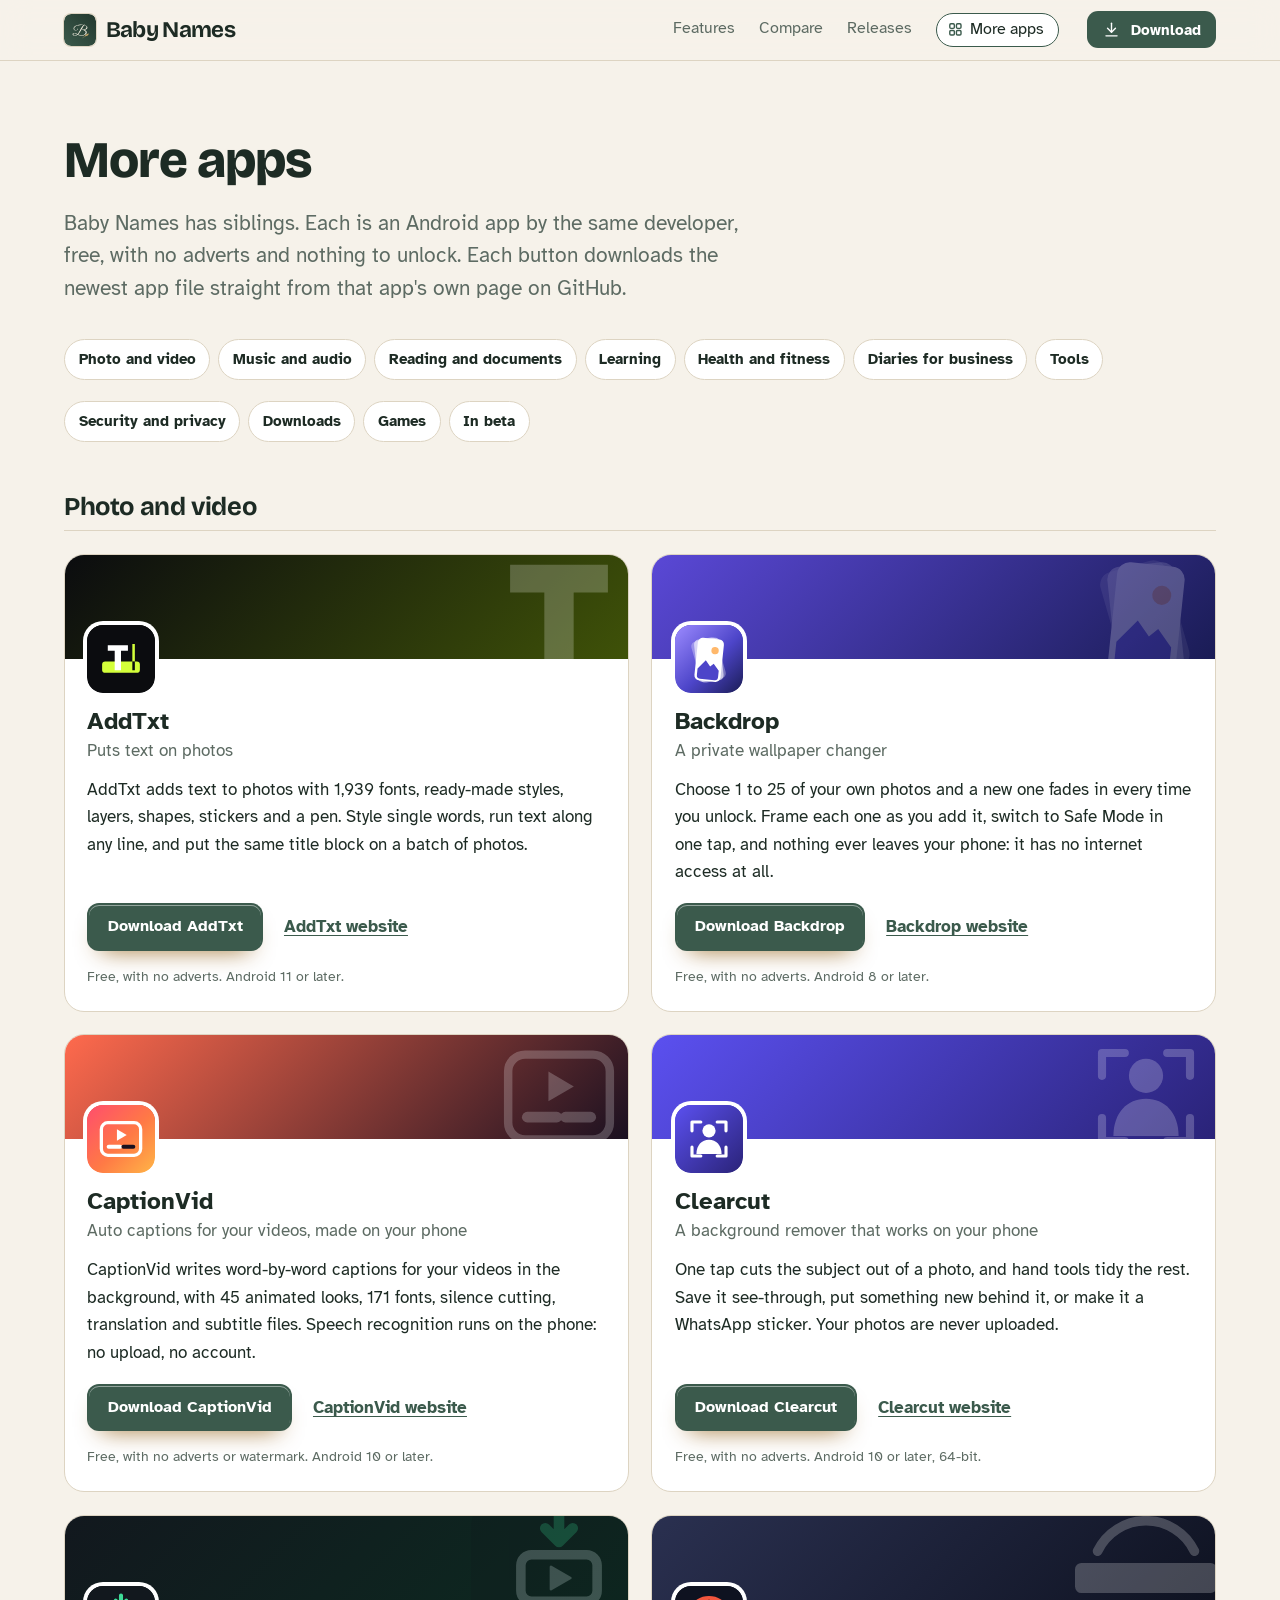
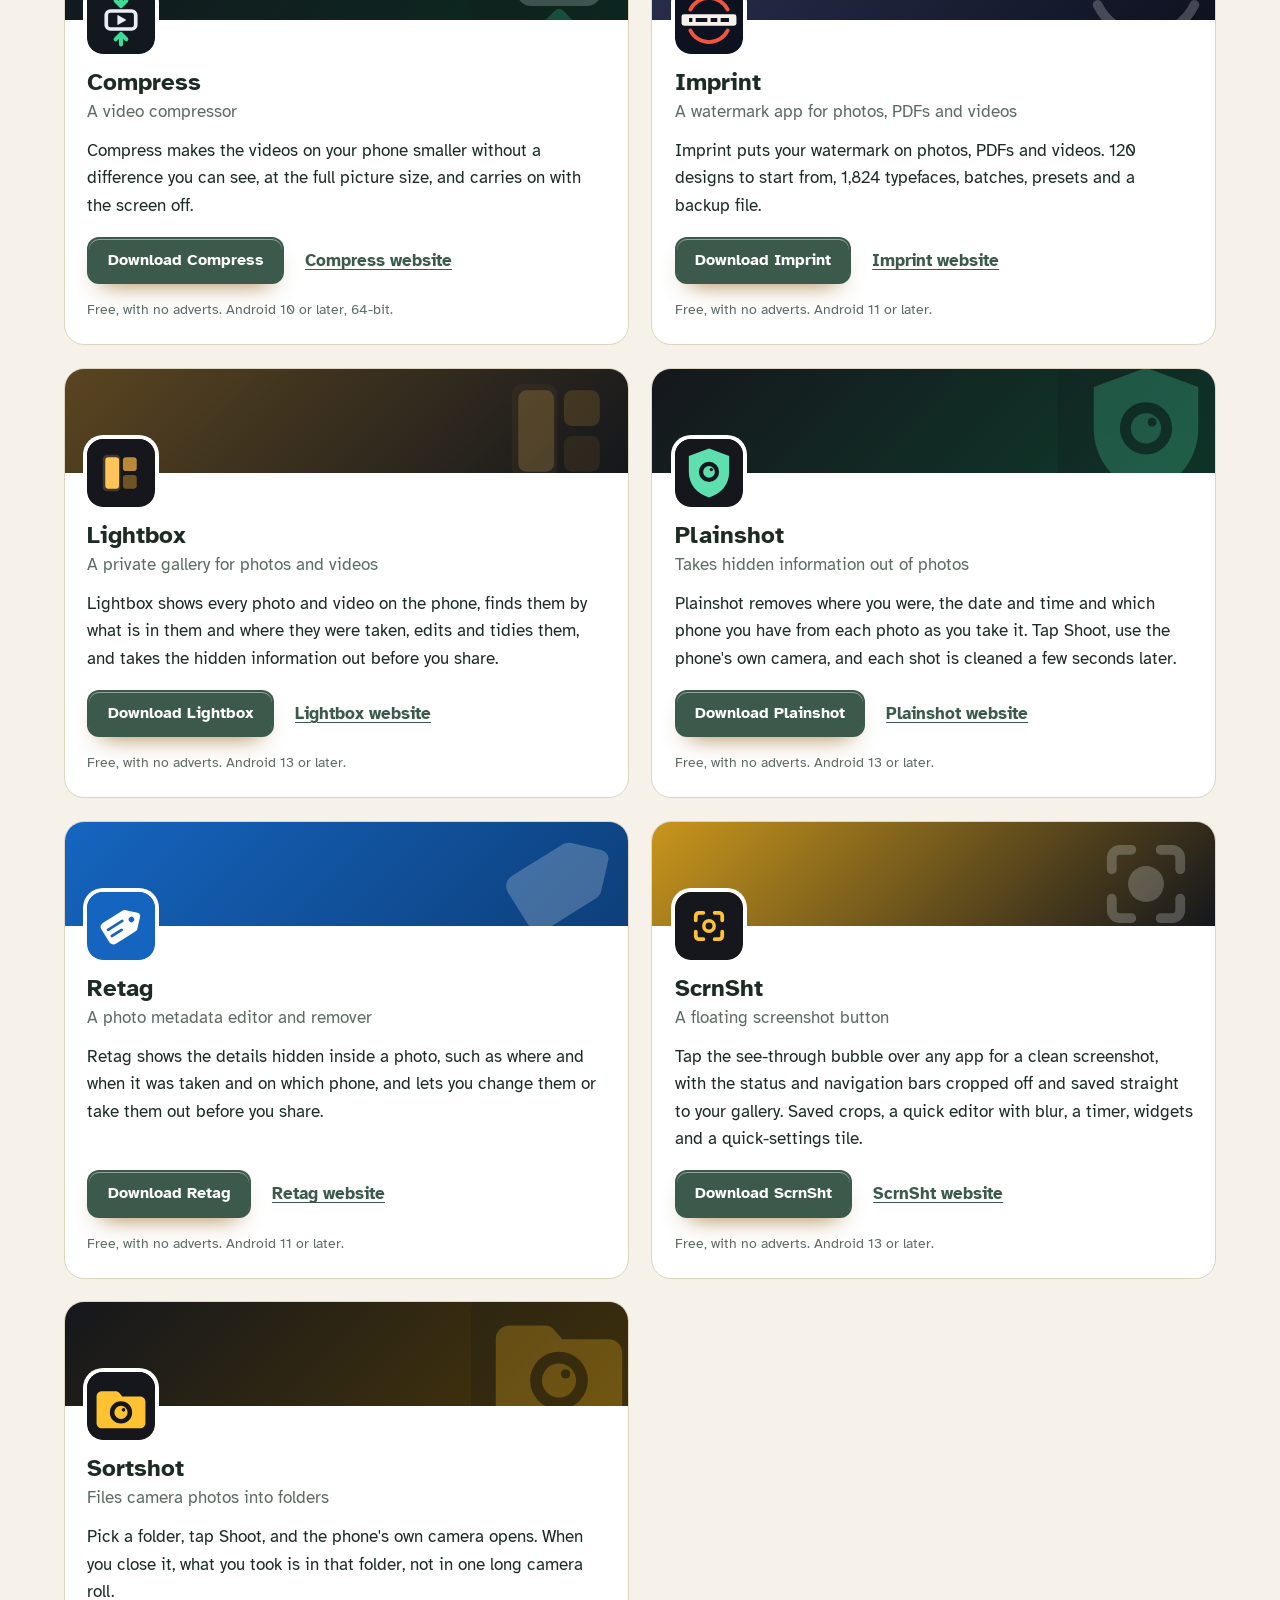
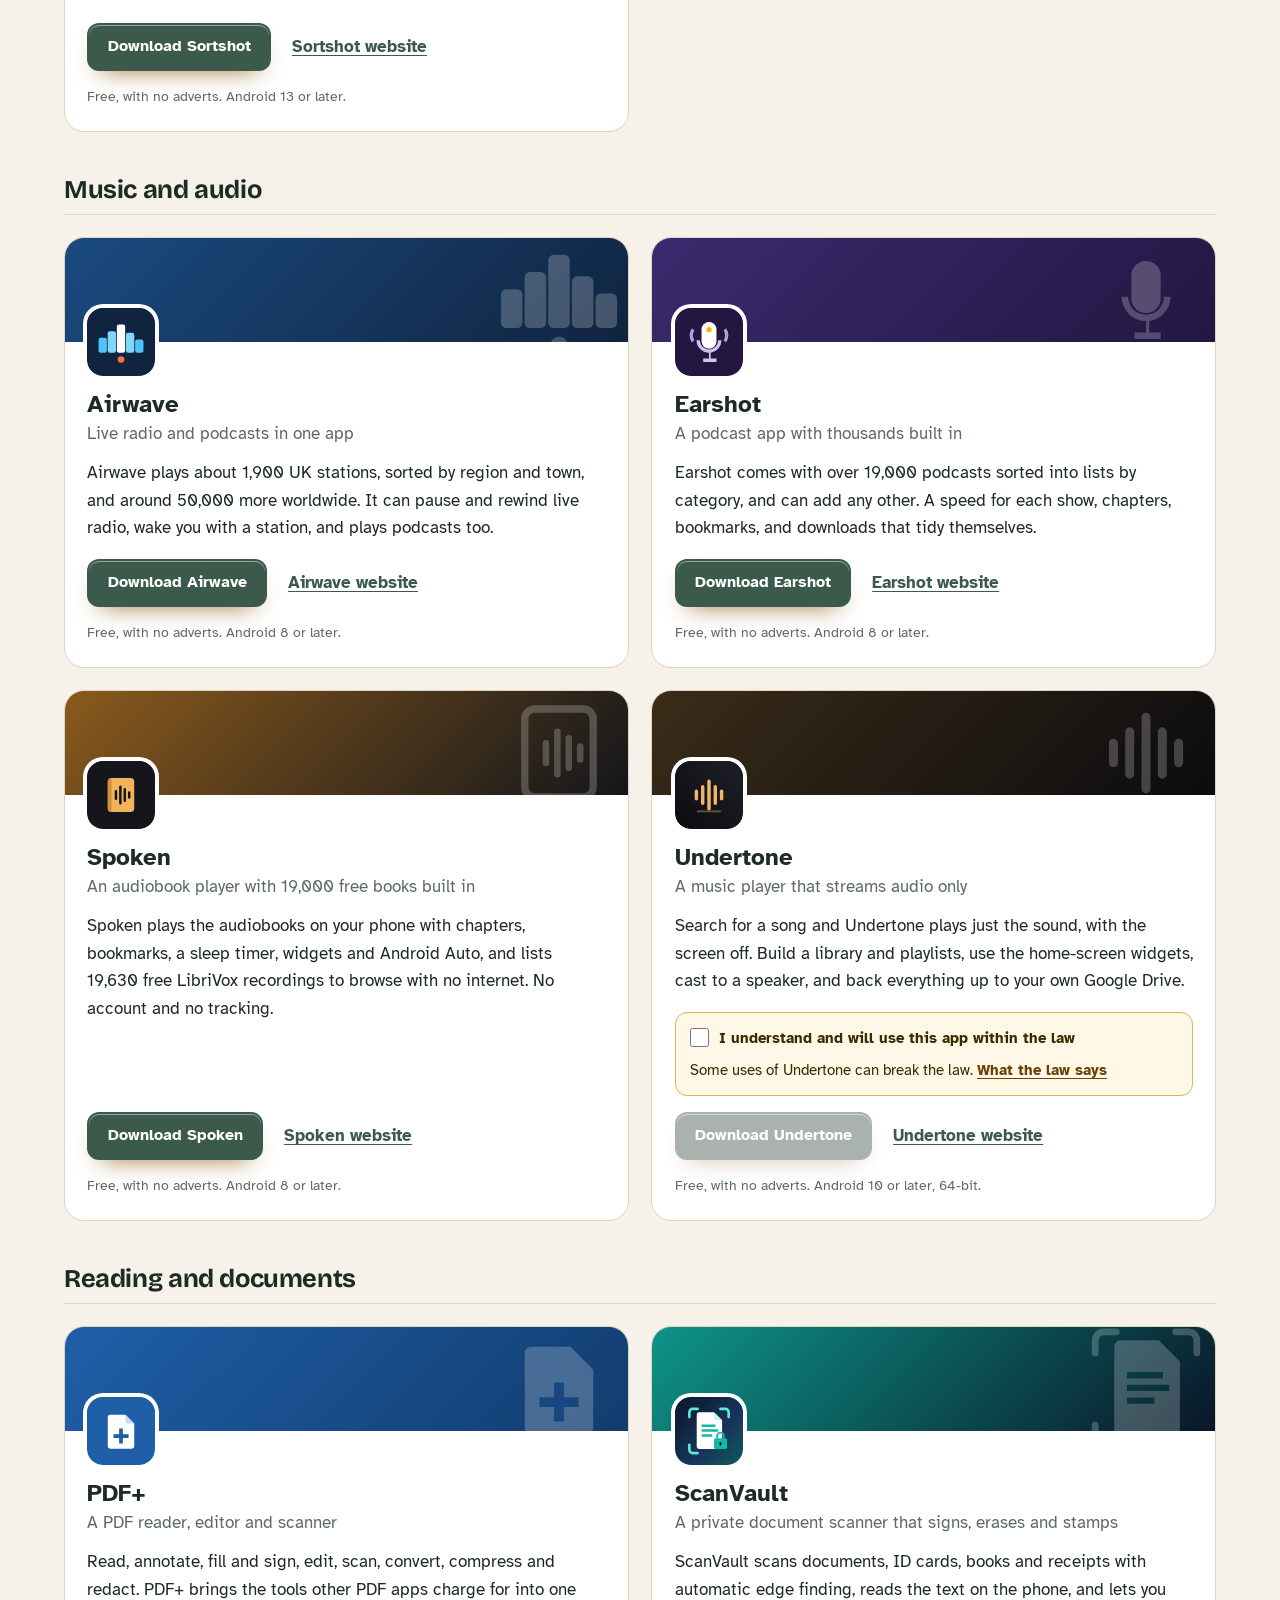
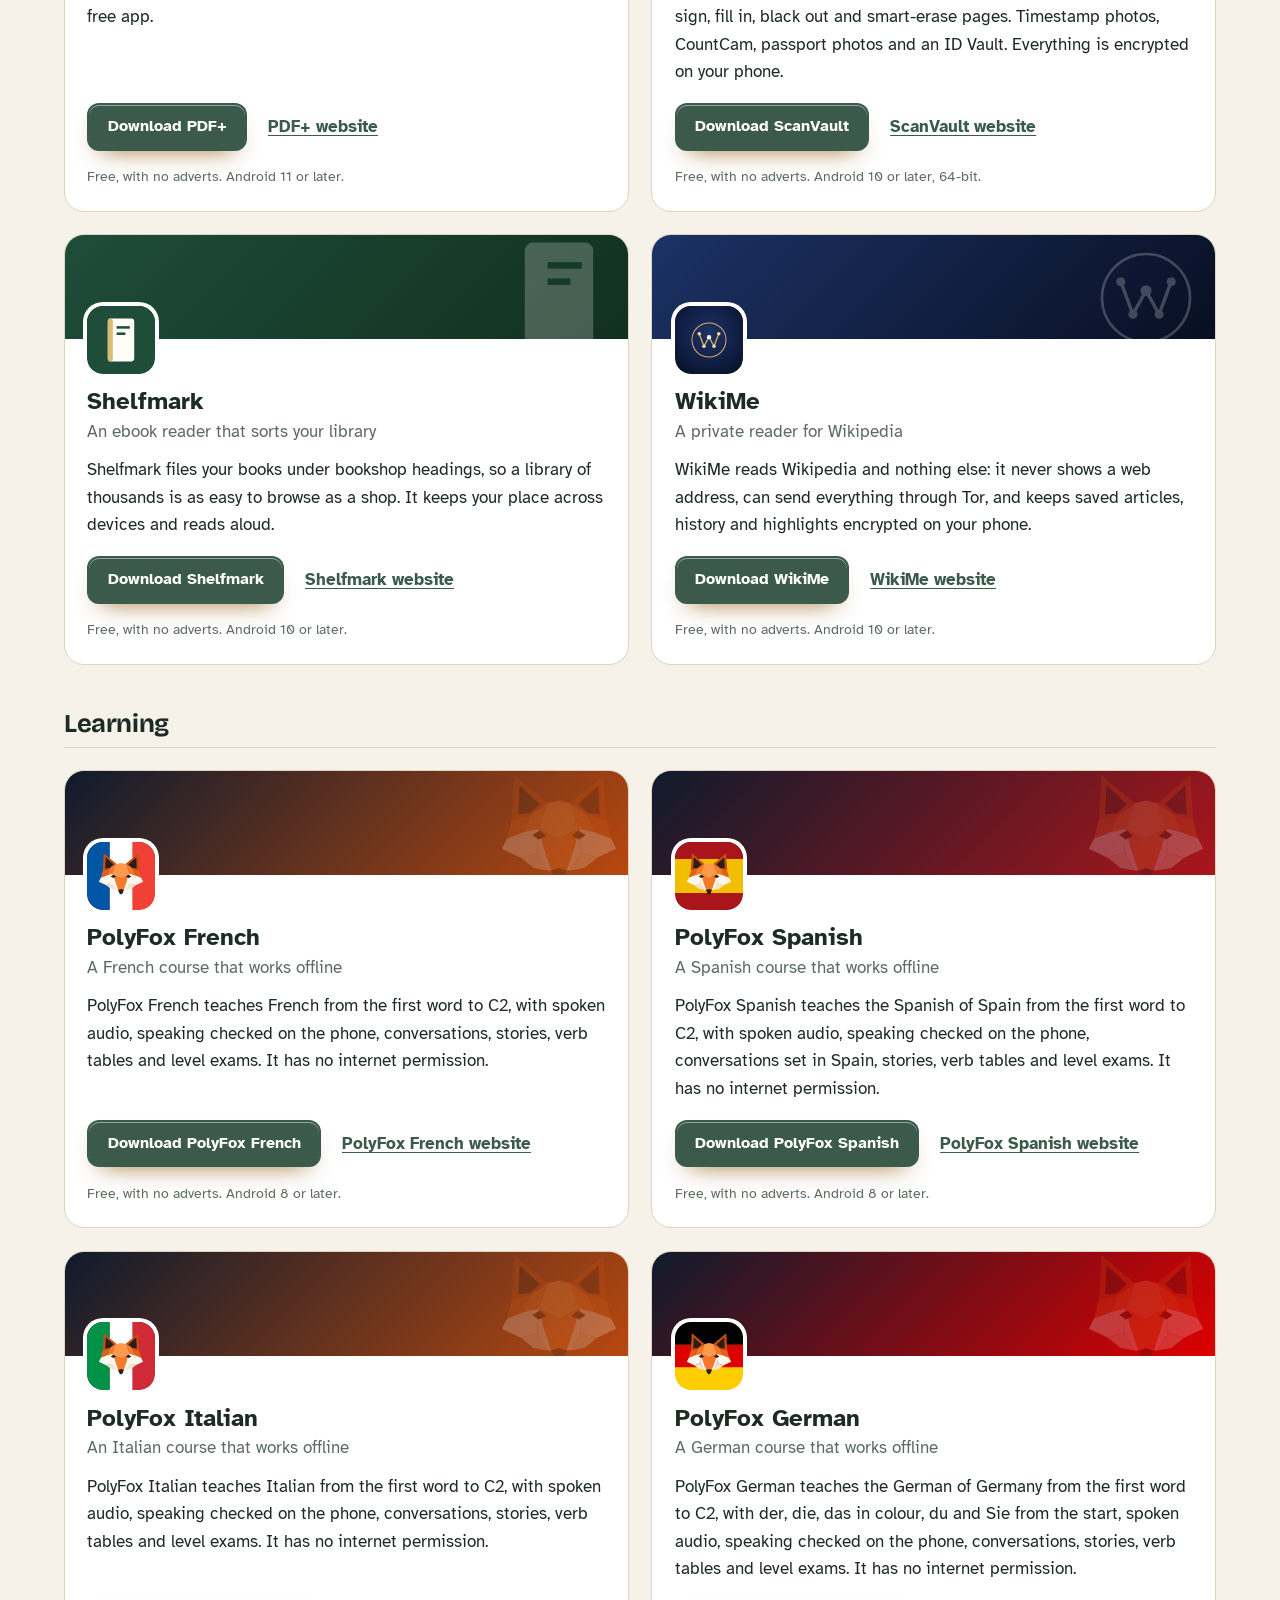
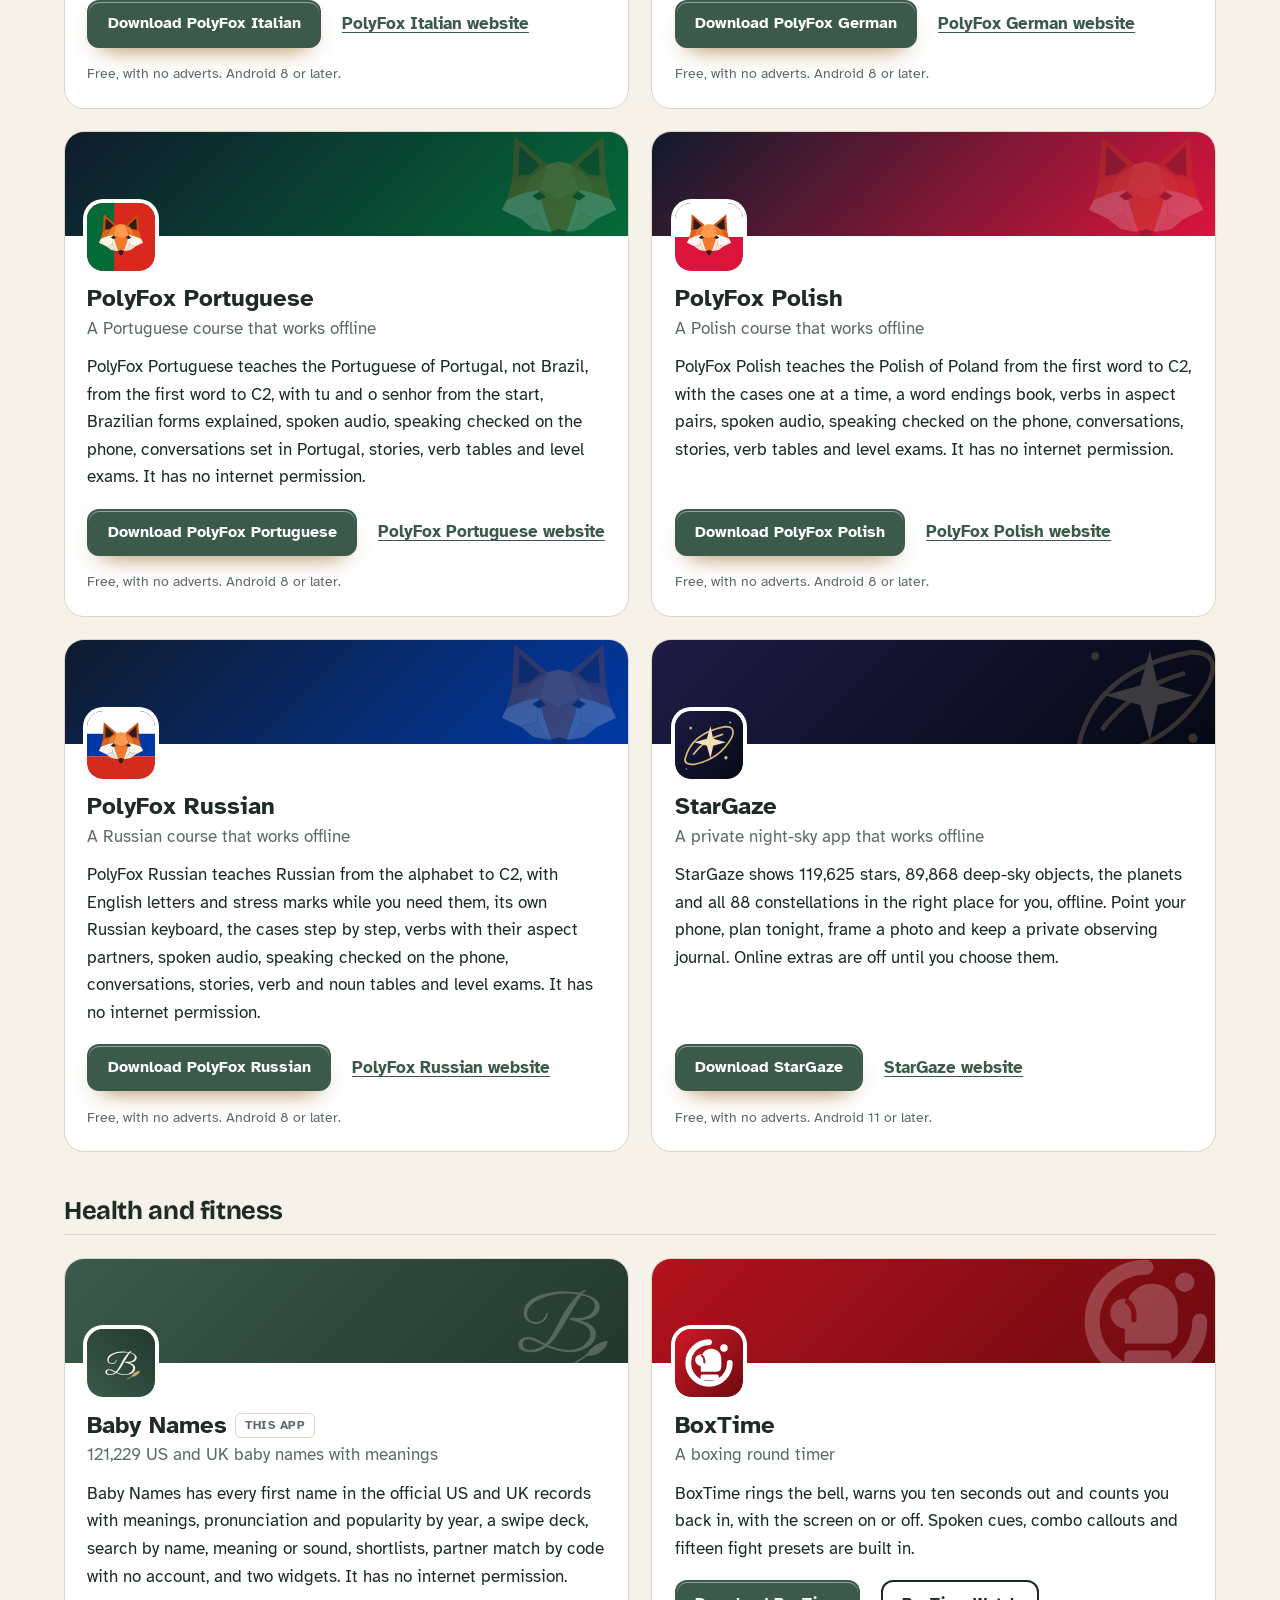
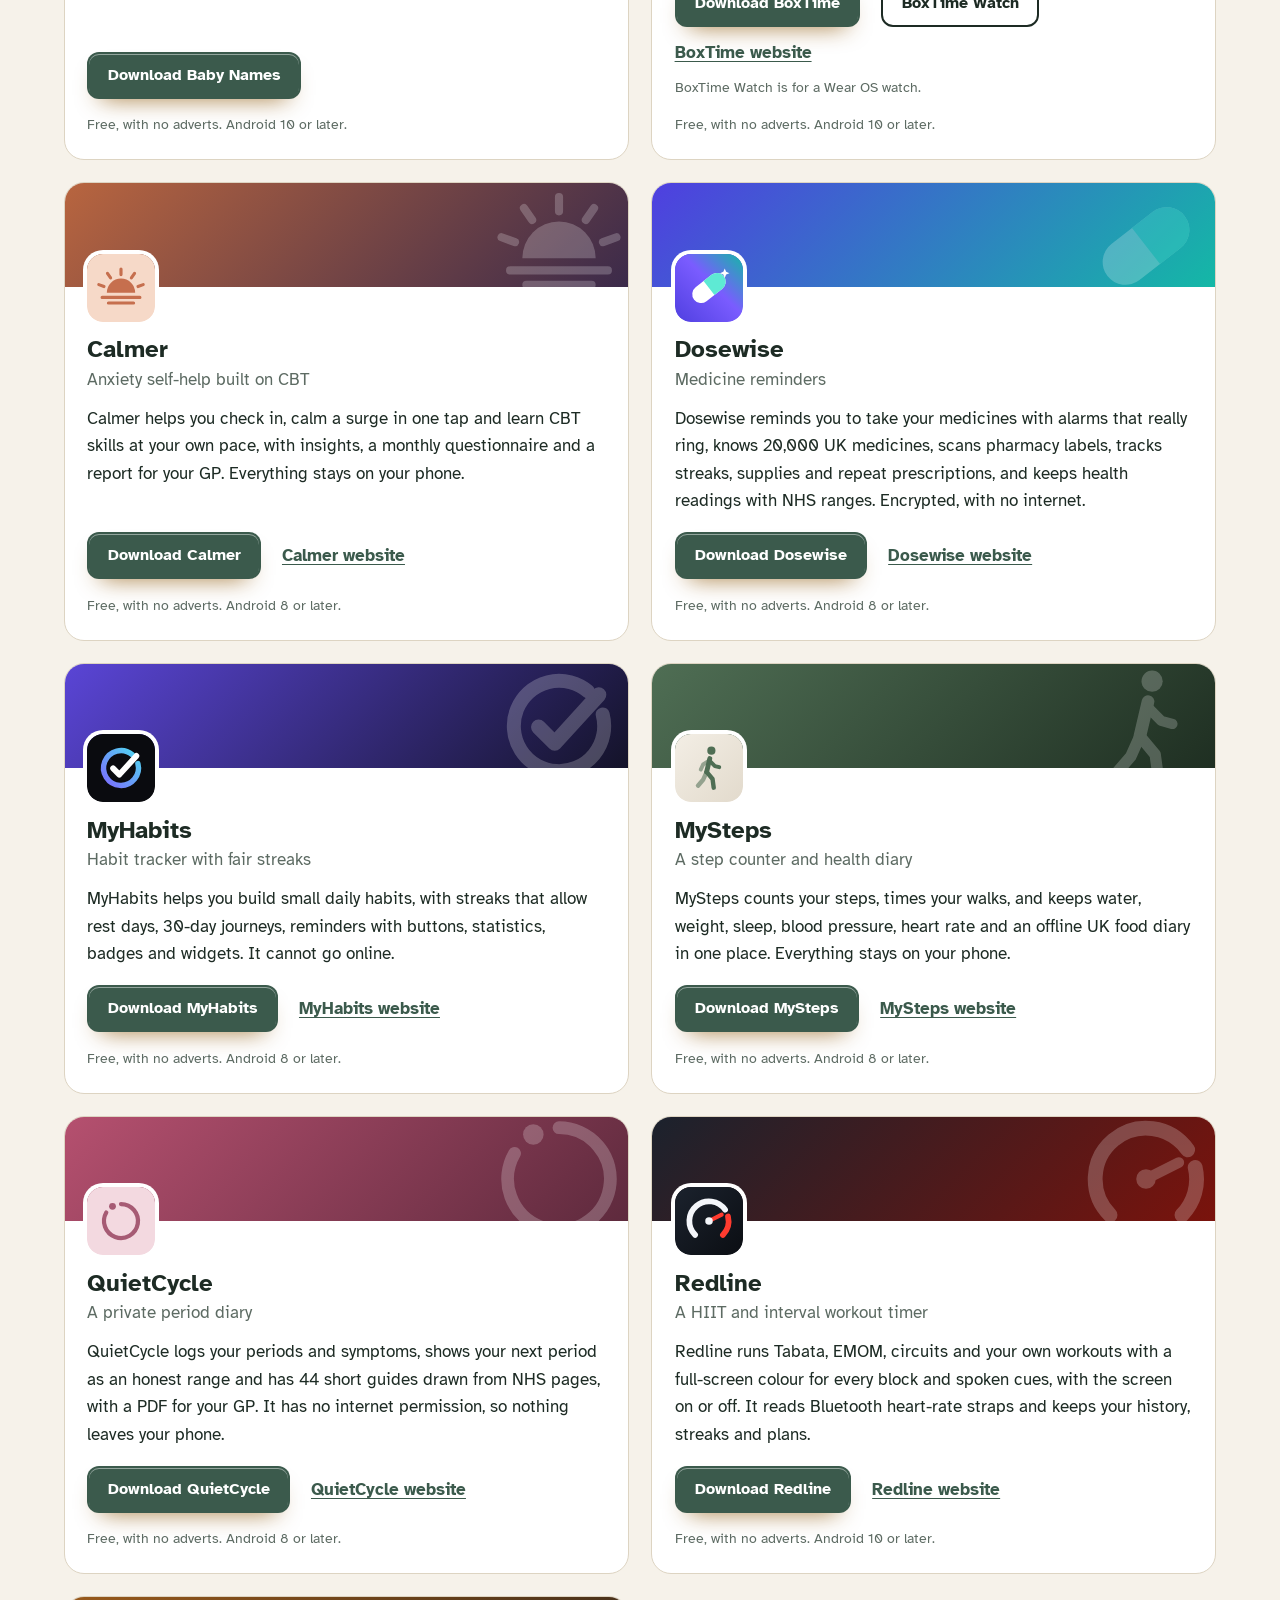
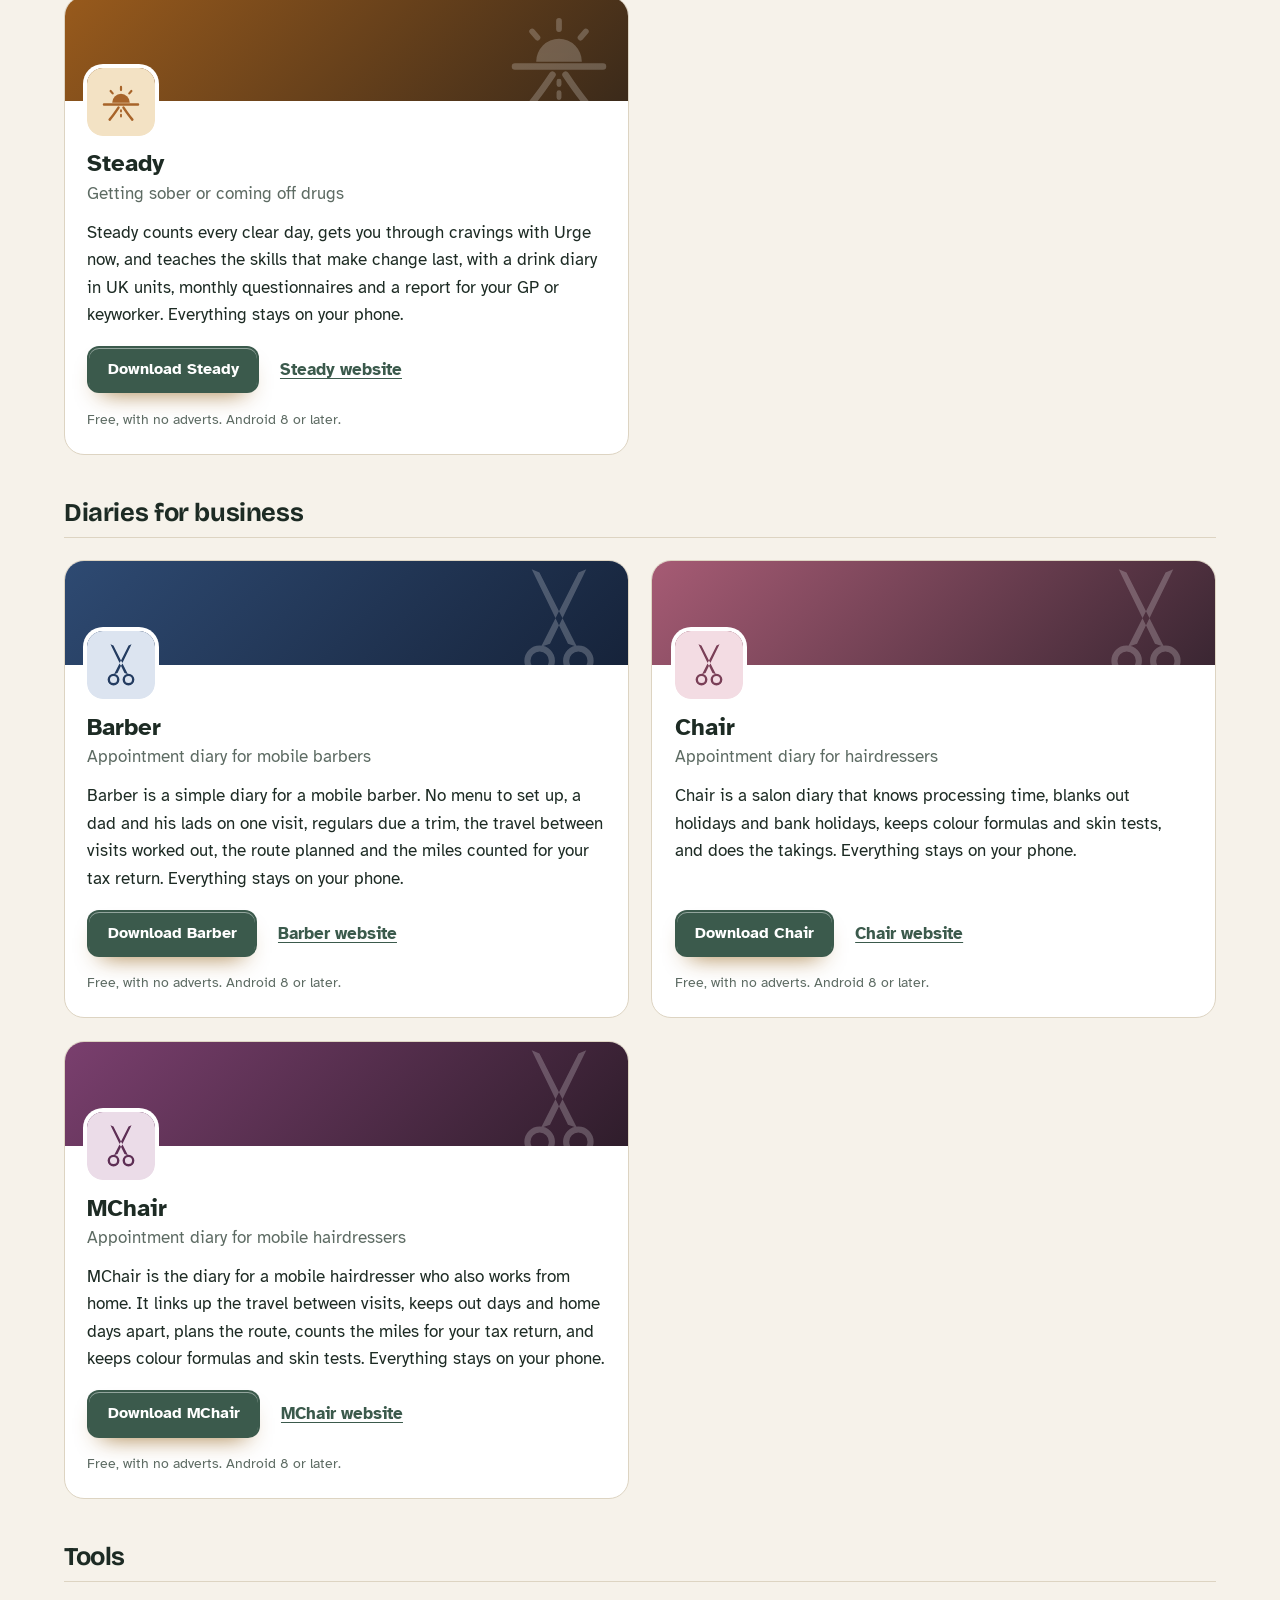
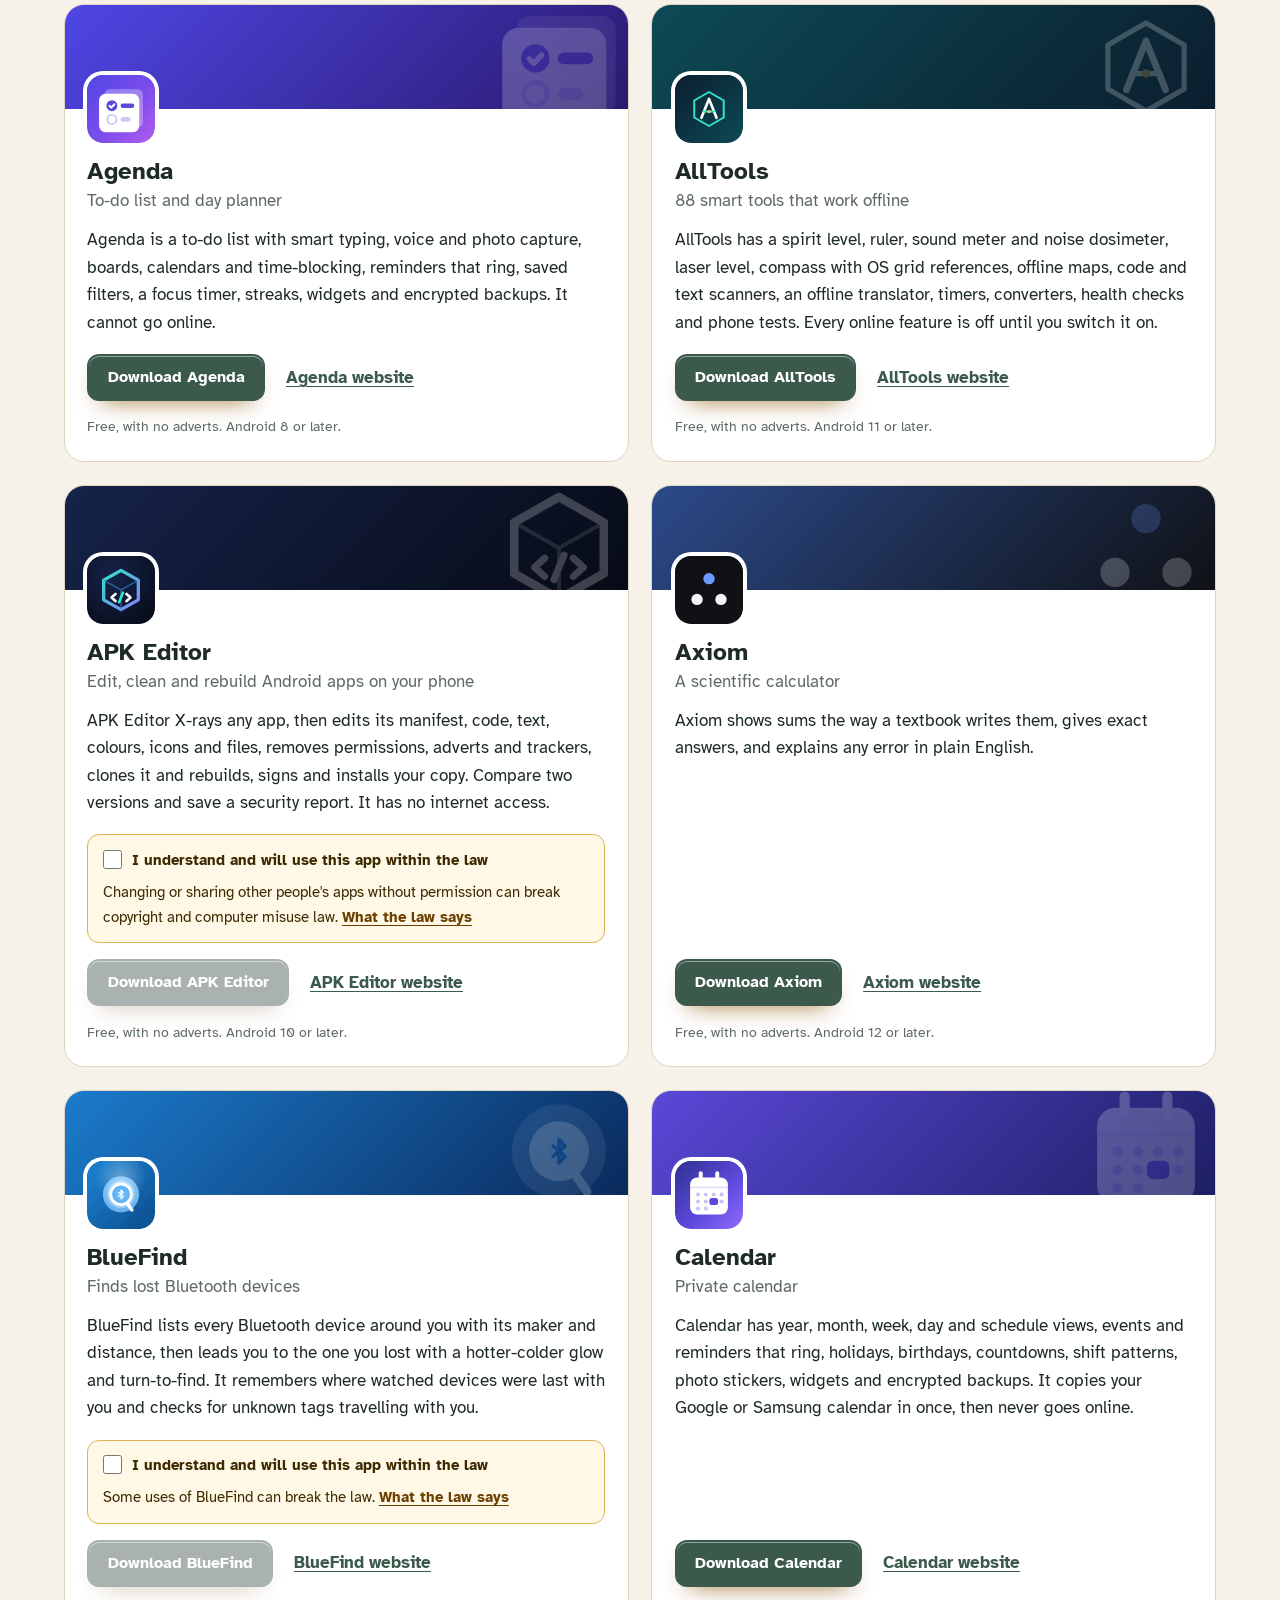
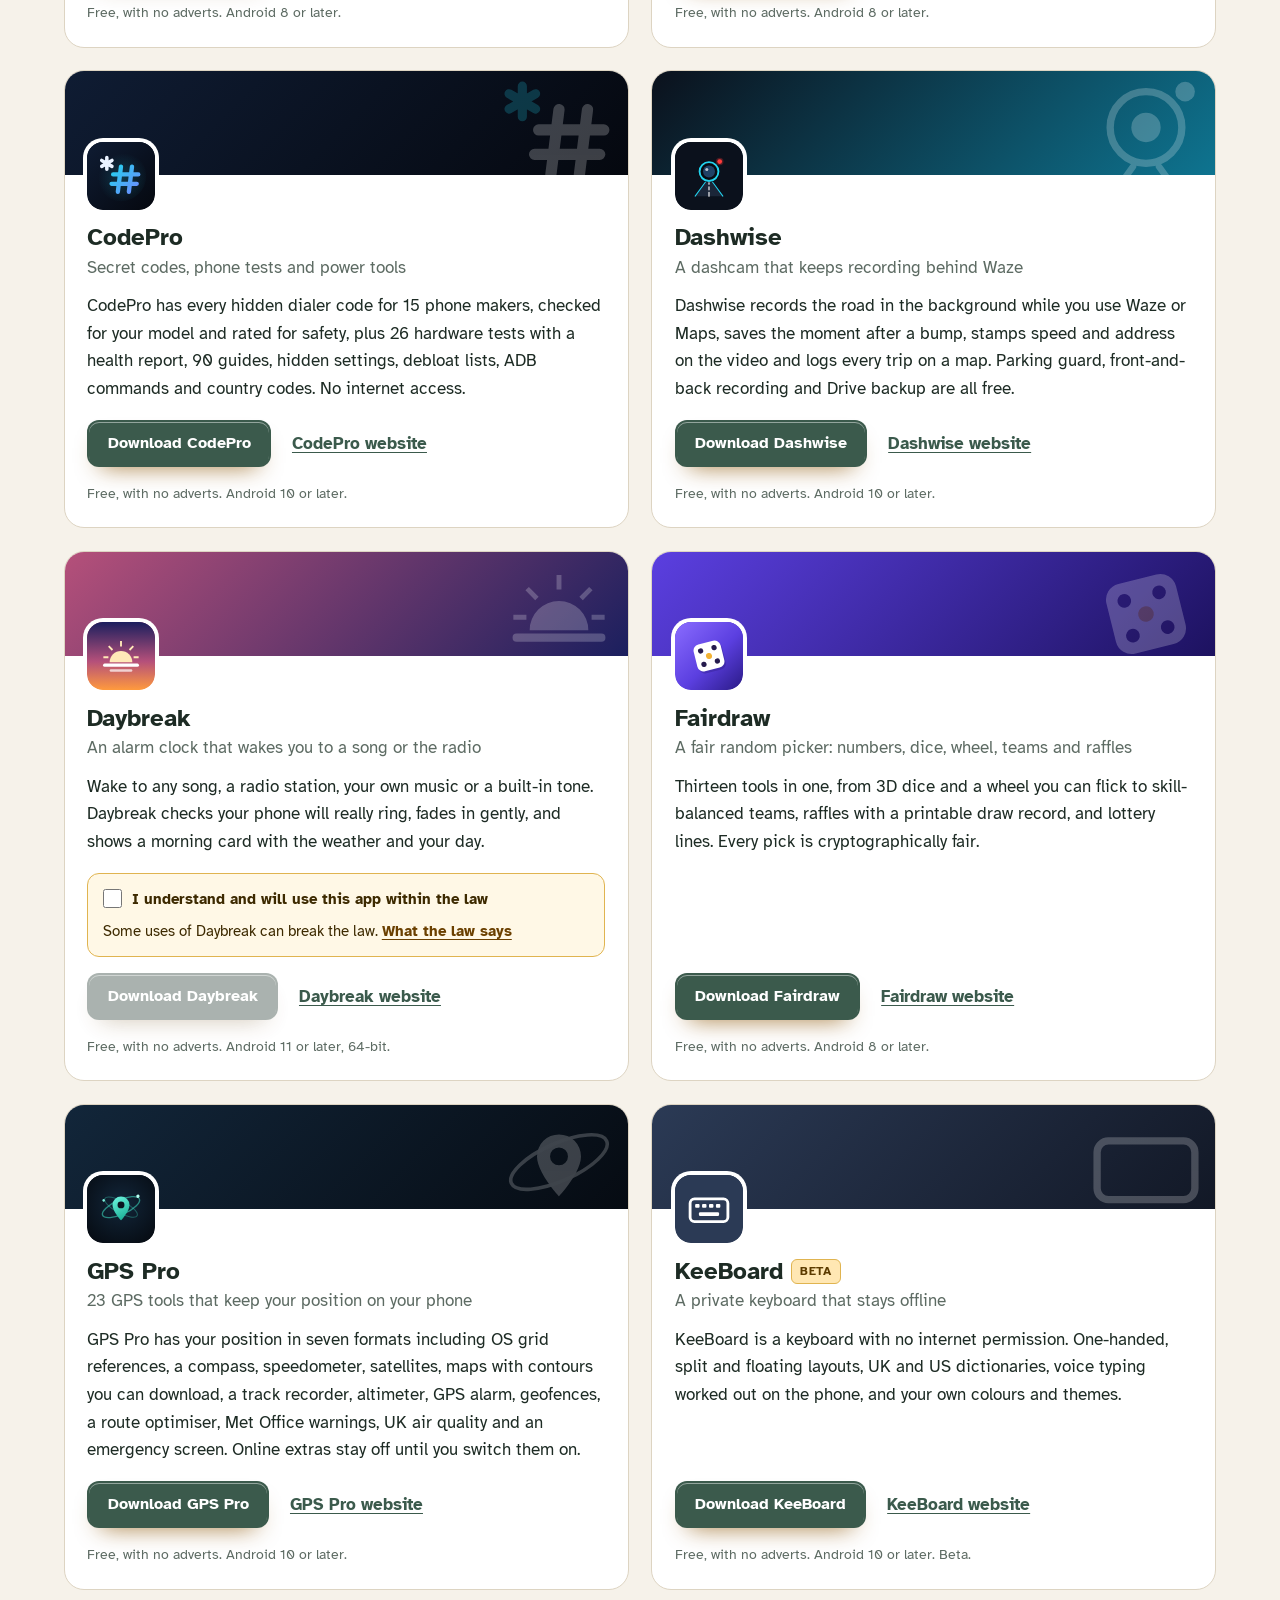
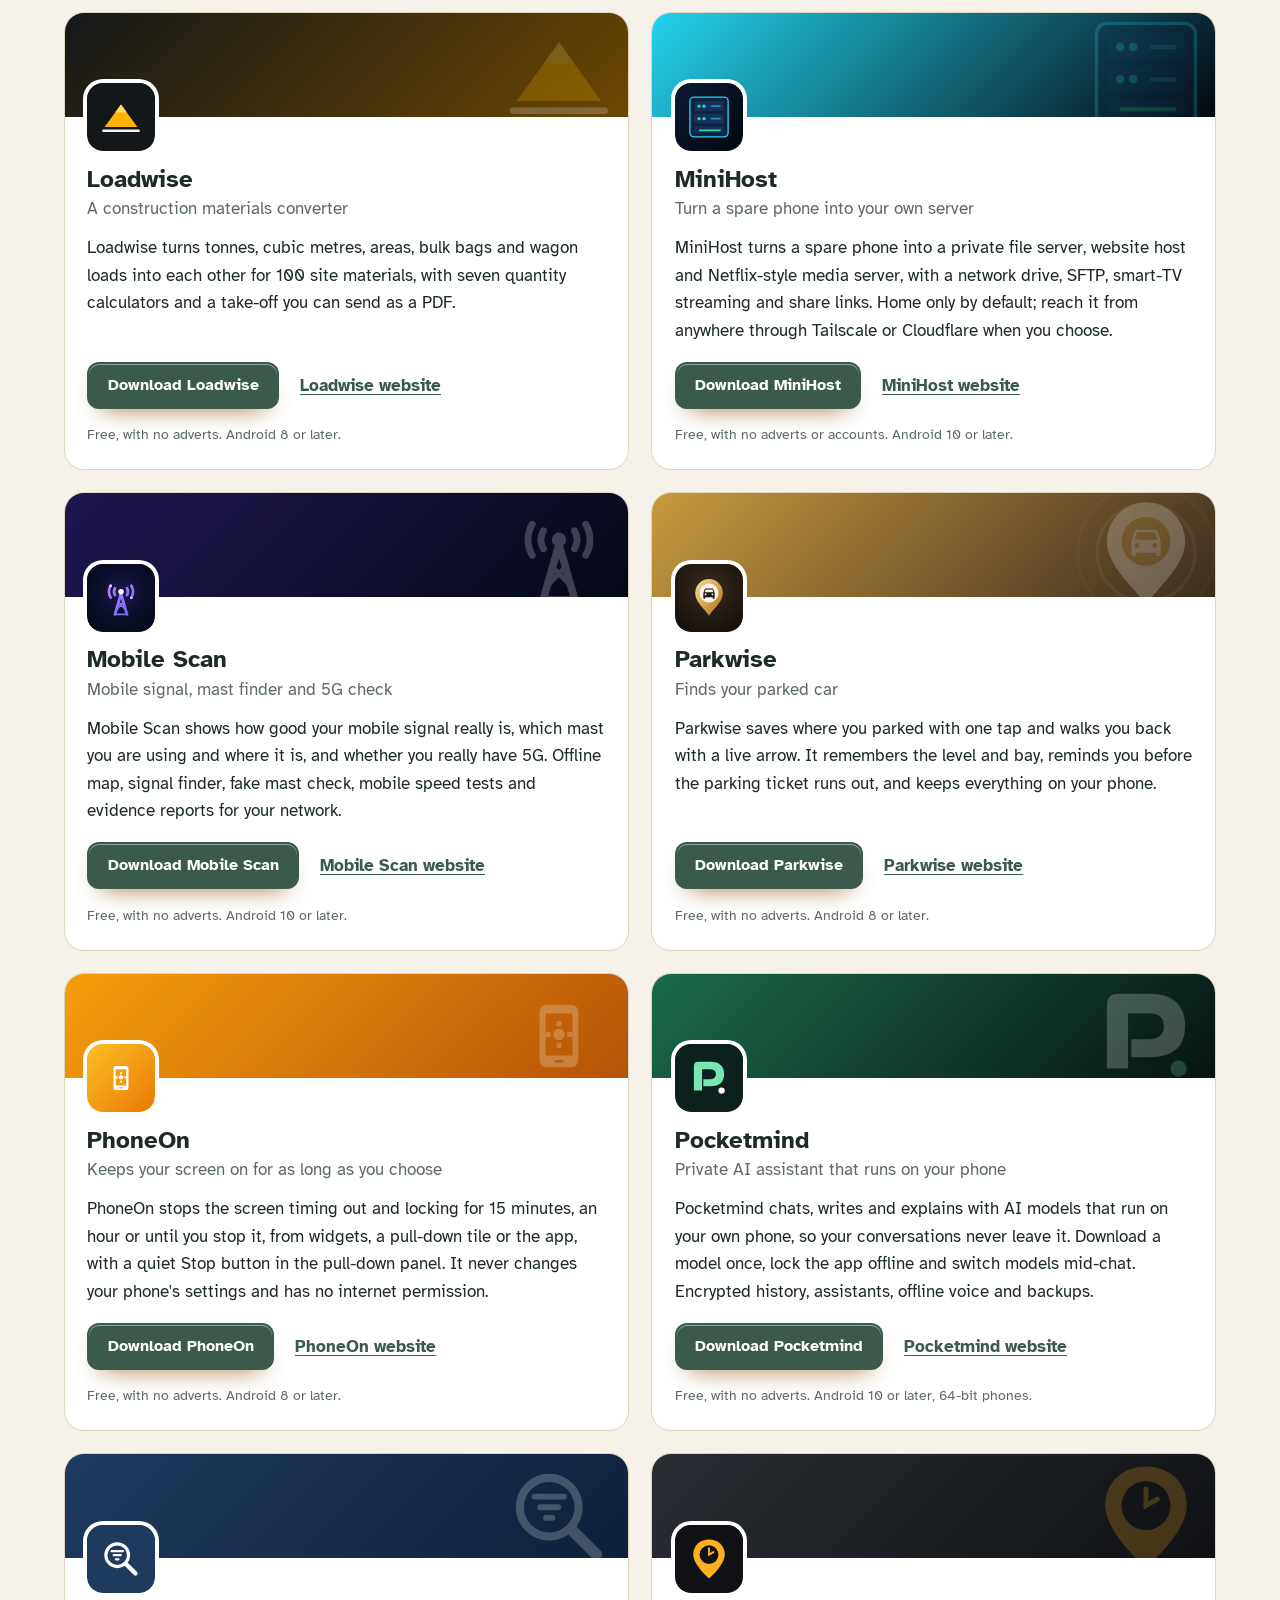
==== commit 9dc4495f: "More apps: add APK Editor" ====
--- a/more-apps.html
+++ b/more-apps.html
@@ -4,7 +4,7 @@
 <meta charset="utf-8">
 <meta name="viewport" content="width=device-width, initial-scale=1">
 <title>More free Android apps from the maker of Baby Names</title>
-<meta name="description" content="All 98 free Android apps from the maker of Baby Names, in one list by category, each with its download and a link to its website.">
+<meta name="description" content="All 99 free Android apps from the maker of Baby Names, in one list by category, each with its download and a link to its website.">
 <meta name="author" content="Jonathan Jackson">
 <link rel="canonical" href="https://customgpter.github.io/babynames/more-apps.html">
 <meta name="theme-color" content="#f6f2ea" media="(prefers-color-scheme: light)">
@@ -12,7 +12,7 @@
 <meta property="og:type" content="website">
 <meta property="og:site_name" content="Baby Names">
 <meta property="og:title" content="More free Android apps from the maker of Baby Names">
-<meta property="og:description" content="All 98 free Android apps from the maker of Baby Names, in one list by category, each with its download and a link to its website.">
+<meta property="og:description" content="All 99 free Android apps from the maker of Baby Names, in one list by category, each with its download and a link to its website.">
 <meta property="og:url" content="https://customgpter.github.io/babynames/more-apps.html">
 <meta property="og:image" content="https://customgpter.github.io/babynames/assets/og.png">
 <meta property="og:image:width" content="1200">
@@ -26,7 +26,7 @@
 <link rel="preload" href="./assets/fonts/atkinson-hyperlegible-latin-400-normal.woff2" as="font" type="font/woff2" crossorigin>
 <link rel="stylesheet" href="./assets/site.css?v=1">
 <link rel="stylesheet" href="./assets/house.css?v=1">
-<script type="application/ld+json">{"@context":"https://schema.org","@type":"ItemList","name":"Apps from the maker of Baby Names","url":"https://customgpter.github.io/babynames/more-apps.html","itemListElement":[{"@type":"ListItem","position":1,"name":"AddTxt","url":"https://customgpter.github.io/addtxt/"},{"@type":"ListItem","position":2,"name":"Backdrop","url":"https://customgpter.github.io/backdrop/"},{"@type":"ListItem","position":3,"name":"CaptionVid","url":"https://customgpter.github.io/captionvid/"},{"@type":"ListItem","position":4,"name":"Clearcut","url":"https://customgpter.github.io/clearcut/"},{"@type":"ListItem","position":5,"name":"Compress","url":"https://customgpter.github.io/compress/"},{"@type":"ListItem","position":6,"name":"Imprint","url":"https://customgpter.github.io/imprint/"},{"@type":"ListItem","position":7,"name":"Lightbox","url":"https://customgpter.github.io/lightbox/"},{"@type":"ListItem","position":8,"name":"Plainshot","url":"https://customgpter.github.io/plainshot/"},{"@type":"ListItem","position":9,"name":"Retag","url":"https://customgpter.github.io/retag/"},{"@type":"ListItem","position":10,"name":"ScrnSht","url":"https://customgpter.github.io/scrnsht/"},{"@type":"ListItem","position":11,"name":"Sortshot","url":"https://customgpter.github.io/sortshot/"},{"@type":"ListItem","position":12,"name":"Airwave","url":"https://customgpter.github.io/airwave/"},{"@type":"ListItem","position":13,"name":"Earshot","url":"https://customgpter.github.io/earshot/"},{"@type":"ListItem","position":14,"name":"Spoken","url":"https://customgpter.github.io/spoken/"},{"@type":"ListItem","position":15,"name":"Undertone","url":"https://customgpter.github.io/undertone/"},{"@type":"ListItem","position":16,"name":"PDF+","url":"https://customgpter.github.io/pdfplus/"},{"@type":"ListItem","position":17,"name":"ScanVault","url":"https://customgpter.github.io/scanvault/"},{"@type":"ListItem","position":18,"name":"Shelfmark","url":"https://customgpter.github.io/shelfmark/"},{"@type":"ListItem","position":19,"name":"WikiMe","url":"https://customgpter.github.io/wikime/"},{"@type":"ListItem","position":20,"name":"PolyFox French","url":"https://customgpter.github.io/polyfox/"},{"@type":"ListItem","position":21,"name":"PolyFox Spanish","url":"https://customgpter.github.io/polyfox-spanish/"},{"@type":"ListItem","position":22,"name":"PolyFox Italian","url":"https://customgpter.github.io/polyfox-italian/"},{"@type":"ListItem","position":23,"name":"PolyFox German","url":"https://customgpter.github.io/polyfox-german/"},{"@type":"ListItem","position":24,"name":"PolyFox Portuguese","url":"https://customgpter.github.io/polyfox-portuguese/"},{"@type":"ListItem","position":25,"name":"PolyFox Polish","url":"https://customgpter.github.io/polyfox-polish/"},{"@type":"ListItem","position":26,"name":"PolyFox Russian","url":"https://customgpter.github.io/polyfox-russian/"},{"@type":"ListItem","position":27,"name":"StarGaze","url":"https://customgpter.github.io/stargaze/"},{"@type":"ListItem","position":28,"name":"Baby Names","url":"https://customgpter.github.io/babynames/"},{"@type":"ListItem","position":29,"name":"BoxTime","url":"https://customgpter.github.io/boxtime/"},{"@type":"ListItem","position":30,"name":"Calmer","url":"https://customgpter.github.io/calmer/"},{"@type":"ListItem","position":31,"name":"Dosewise","url":"https://customgpter.github.io/dosewise/"},{"@type":"ListItem","position":32,"name":"MyHabits","url":"https://customgpter.github.io/myhabits/"},{"@type":"ListItem","position":33,"name":"MySteps","url":"https://customgpter.github.io/mysteps/"},{"@type":"ListItem","position":34,"name":"QuietCycle","url":"https://customgpter.github.io/quietcycle/"},{"@type":"ListItem","position":35,"name":"Redline","url":"https://customgpter.github.io/redline/"},{"@type":"ListItem","position":36,"name":"Steady","url":"https://customgpter.github.io/steady/"},{"@type":"ListItem","position":37,"name":"Barber","url":"https://customgpter.github.io/barber/"},{"@type":"ListItem","position":38,"name":"Chair","url":"https://customgpter.github.io/chair/"},{"@type":"ListItem","position":39,"name":"MChair","url":"https://customgpter.github.io/mchair/"},{"@type":"ListItem","position":40,"name":"Agenda","url":"https://customgpter.github.io/agenda/"},{"@type":"ListItem","position":41,"name":"AllTools","url":"https://customgpter.github.io/alltools/"},{"@type":"ListItem","position":42,"name":"Axiom","url":"https://customgpter.github.io/axiom/"},{"@type":"ListItem","position":43,"name":"BlueFind","url":"https://customgpter.github.io/bluefind/"},{"@type":"ListItem","position":44,"name":"Calendar","url":"https://customgpter.github.io/calendar/"},{"@type":"ListItem","position":45,"name":"CodePro","url":"https://customgpter.github.io/codepro/"},{"@type":"ListItem","position":46,"name":"Dashwise","url":"https://customgpter.github.io/dashwise/"},{"@type":"ListItem","position":47,"name":"Daybreak","url":"https://customgpter.github.io/daybreak/"},{"@type":"ListItem","position":48,"name":"Fairdraw","url":"https://customgpter.github.io/fairdraw/"},{"@type":"ListItem","position":49,"name":"GPS Pro","url":"https://customgpter.github.io/gpspro/"},{"@type":"ListItem","position":50,"name":"KeeBoard","url":"https://customgpter.github.io/keeboard/"},{"@type":"ListItem","position":51,"name":"Loadwise","url":"https://customgpter.github.io/loadwise/"},{"@type":"ListItem","position":52,"name":"MiniHost","url":"https://customgpter.github.io/minihost/"},{"@type":"ListItem","position":53,"name":"Mobile Scan","url":"https://customgpter.github.io/mobilescan/"},{"@type":"ListItem","position":54,"name":"Parkwise","url":"https://customgpter.github.io/parkwise/"},{"@type":"ListItem","position":55,"name":"PhoneOn","url":"https://customgpter.github.io/phoneon/"},{"@type":"ListItem","position":56,"name":"Pocketmind","url":"https://customgpter.github.io/pocketmind/"},{"@type":"ListItem","position":57,"name":"Refine","url":"https://customgpter.github.io/refine/"},{"@type":"ListItem","position":58,"name":"Shiftwise","url":"https://customgpter.github.io/shiftwise/"},{"@type":"ListItem","position":59,"name":"SimpleCalc","url":"https://customgpter.github.io/simplecalc/"},{"@type":"ListItem","position":60,"name":"Skyline","url":"https://customgpter.github.io/skyline/"},{"@type":"ListItem","position":61,"name":"Slipway","url":"https://customgpter.github.io/slipway/"},{"@type":"ListItem","position":62,"name":"Tagger","url":"https://customgpter.github.io/tagger/"},{"@type":"ListItem","position":63,"name":"TotalClean","url":"https://customgpter.github.io/totalclean/"},{"@type":"ListItem","position":64,"name":"TVLink","url":"https://customgpter.github.io/tvlink/"},{"@type":"ListItem","position":65,"name":"Unbox","url":"https://customgpter.github.io/unbox/"},{"@type":"ListItem","position":66,"name":"WhatsKeep","url":"https://customgpter.github.io/whatskeep/"},{"@type":"ListItem","position":67,"name":"WiFi Scan","url":"https://customgpter.github.io/wifiscan/"},{"@type":"ListItem","position":68,"name":"Auditly","url":"https://customgpter.github.io/auditly/"},{"@type":"ListItem","position":69,"name":"Backchannel","url":"https://customgpter.github.io/backchannel/"},{"@type":"ListItem","position":70,"name":"ENotes","url":"https://customgpter.github.io/enotes/"},{"@type":"ListItem","position":71,"name":"FindMe","url":"https://customgpter.github.io/findme/"},{"@type":"ListItem","position":72,"name":"iLock","url":"https://customgpter.github.io/ilock/"},{"@type":"ListItem","position":73,"name":"ImSafe","url":"https://customgpter.github.io/imsafe/"},{"@type":"ListItem","position":74,"name":"IShred","url":"https://customgpter.github.io/ishred/"},{"@type":"ListItem","position":75,"name":"LockBox","url":"https://customgpter.github.io/lockbox/"},{"@type":"ListItem","position":76,"name":"PassVault","url":"https://customgpter.github.io/passvault/"},{"@type":"ListItem","position":77,"name":"SpyFind","url":"https://customgpter.github.io/spyfind/"},{"@type":"ListItem","position":78,"name":"TextWipe","url":"https://customgpter.github.io/textwipe/"},{"@type":"ListItem","position":79,"name":"Tracewire","url":"https://customgpter.github.io/tracewire/"},{"@type":"ListItem","position":80,"name":"Vigil","url":"https://customgpter.github.io/vigil/"},{"@type":"ListItem","position":81,"name":"Grab","url":"https://customgpter.github.io/grab/"},{"@type":"ListItem","position":82,"name":"Swarm","url":"https://customgpter.github.io/swarm/"},{"@type":"ListItem","position":83,"name":"Plane Games","url":"https://customgpter.github.io/plane-games/"},{"@type":"ListItem","position":84,"name":"Ninefold","url":"https://customgpter.github.io/ninefold/"},{"@type":"ListItem","position":85,"name":"Cubewise","url":"https://customgpter.github.io/cubewise/"},{"@type":"ListItem","position":86,"name":"Tilewise","url":"https://customgpter.github.io/tilewise/"},{"@type":"ListItem","position":87,"name":"Letterwise","url":"https://customgpter.github.io/letterwise/"},{"@type":"ListItem","position":88,"name":"Kingside","url":"https://customgpter.github.io/kingside/"},{"@type":"ListItem","position":89,"name":"Deckhand","url":"https://customgpter.github.io/deckhand/"},{"@type":"ListItem","position":90,"name":"SNESForge","url":"https://customgpter.github.io/snesforge/"},{"@type":"ListItem","position":91,"name":"Fame Boy","url":"https://customgpter.github.io/fameboy/"},{"@type":"ListItem","position":92,"name":"PSPPro","url":"https://customgpter.github.io/psppro/"},{"@type":"ListItem","position":93,"name":"MegaGen","url":"https://customgpter.github.io/megagen/"},{"@type":"ListItem","position":94,"name":"QVR","url":"https://customgpter.github.io/qvr/"},{"@type":"ListItem","position":95,"name":"QVR Watch","url":"https://customgpter.github.io/qvr-watch/"},{"@type":"ListItem","position":96,"name":"QVRLite","url":"https://customgpter.github.io/qvrlite/"},{"@type":"ListItem","position":97,"name":"Onionz","url":"https://customgpter.github.io/onionz/"},{"@type":"ListItem","position":98,"name":"OnionzWeb","url":"https://customgpter.github.io/onionzweb/"}]}</script>
+<script type="application/ld+json">{"@context":"https://schema.org","@type":"ItemList","name":"Apps from the maker of Baby Names","url":"https://customgpter.github.io/babynames/more-apps.html","itemListElement":[{"@type":"ListItem","position":1,"name":"AddTxt","url":"https://customgpter.github.io/addtxt/"},{"@type":"ListItem","position":2,"name":"Backdrop","url":"https://customgpter.github.io/backdrop/"},{"@type":"ListItem","position":3,"name":"CaptionVid","url":"https://customgpter.github.io/captionvid/"},{"@type":"ListItem","position":4,"name":"Clearcut","url":"https://customgpter.github.io/clearcut/"},{"@type":"ListItem","position":5,"name":"Compress","url":"https://customgpter.github.io/compress/"},{"@type":"ListItem","position":6,"name":"Imprint","url":"https://customgpter.github.io/imprint/"},{"@type":"ListItem","position":7,"name":"Lightbox","url":"https://customgpter.github.io/lightbox/"},{"@type":"ListItem","position":8,"name":"Plainshot","url":"https://customgpter.github.io/plainshot/"},{"@type":"ListItem","position":9,"name":"Retag","url":"https://customgpter.github.io/retag/"},{"@type":"ListItem","position":10,"name":"ScrnSht","url":"https://customgpter.github.io/scrnsht/"},{"@type":"ListItem","position":11,"name":"Sortshot","url":"https://customgpter.github.io/sortshot/"},{"@type":"ListItem","position":12,"name":"Airwave","url":"https://customgpter.github.io/airwave/"},{"@type":"ListItem","position":13,"name":"Earshot","url":"https://customgpter.github.io/earshot/"},{"@type":"ListItem","position":14,"name":"Spoken","url":"https://customgpter.github.io/spoken/"},{"@type":"ListItem","position":15,"name":"Undertone","url":"https://customgpter.github.io/undertone/"},{"@type":"ListItem","position":16,"name":"PDF+","url":"https://customgpter.github.io/pdfplus/"},{"@type":"ListItem","position":17,"name":"ScanVault","url":"https://customgpter.github.io/scanvault/"},{"@type":"ListItem","position":18,"name":"Shelfmark","url":"https://customgpter.github.io/shelfmark/"},{"@type":"ListItem","position":19,"name":"WikiMe","url":"https://customgpter.github.io/wikime/"},{"@type":"ListItem","position":20,"name":"PolyFox French","url":"https://customgpter.github.io/polyfox/"},{"@type":"ListItem","position":21,"name":"PolyFox Spanish","url":"https://customgpter.github.io/polyfox-spanish/"},{"@type":"ListItem","position":22,"name":"PolyFox Italian","url":"https://customgpter.github.io/polyfox-italian/"},{"@type":"ListItem","position":23,"name":"PolyFox German","url":"https://customgpter.github.io/polyfox-german/"},{"@type":"ListItem","position":24,"name":"PolyFox Portuguese","url":"https://customgpter.github.io/polyfox-portuguese/"},{"@type":"ListItem","position":25,"name":"PolyFox Polish","url":"https://customgpter.github.io/polyfox-polish/"},{"@type":"ListItem","position":26,"name":"PolyFox Russian","url":"https://customgpter.github.io/polyfox-russian/"},{"@type":"ListItem","position":27,"name":"StarGaze","url":"https://customgpter.github.io/stargaze/"},{"@type":"ListItem","position":28,"name":"Baby Names","url":"https://customgpter.github.io/babynames/"},{"@type":"ListItem","position":29,"name":"BoxTime","url":"https://customgpter.github.io/boxtime/"},{"@type":"ListItem","position":30,"name":"Calmer","url":"https://customgpter.github.io/calmer/"},{"@type":"ListItem","position":31,"name":"Dosewise","url":"https://customgpter.github.io/dosewise/"},{"@type":"ListItem","position":32,"name":"MyHabits","url":"https://customgpter.github.io/myhabits/"},{"@type":"ListItem","position":33,"name":"MySteps","url":"https://customgpter.github.io/mysteps/"},{"@type":"ListItem","position":34,"name":"QuietCycle","url":"https://customgpter.github.io/quietcycle/"},{"@type":"ListItem","position":35,"name":"Redline","url":"https://customgpter.github.io/redline/"},{"@type":"ListItem","position":36,"name":"Steady","url":"https://customgpter.github.io/steady/"},{"@type":"ListItem","position":37,"name":"Barber","url":"https://customgpter.github.io/barber/"},{"@type":"ListItem","position":38,"name":"Chair","url":"https://customgpter.github.io/chair/"},{"@type":"ListItem","position":39,"name":"MChair","url":"https://customgpter.github.io/mchair/"},{"@type":"ListItem","position":40,"name":"Agenda","url":"https://customgpter.github.io/agenda/"},{"@type":"ListItem","position":41,"name":"AllTools","url":"https://customgpter.github.io/alltools/"},{"@type":"ListItem","position":42,"name":"APK Editor","url":"https://customgpter.github.io/apkeditor/"},{"@type":"ListItem","position":43,"name":"Axiom","url":"https://customgpter.github.io/axiom/"},{"@type":"ListItem","position":44,"name":"BlueFind","url":"https://customgpter.github.io/bluefind/"},{"@type":"ListItem","position":45,"name":"Calendar","url":"https://customgpter.github.io/calendar/"},{"@type":"ListItem","position":46,"name":"CodePro","url":"https://customgpter.github.io/codepro/"},{"@type":"ListItem","position":47,"name":"Dashwise","url":"https://customgpter.github.io/dashwise/"},{"@type":"ListItem","position":48,"name":"Daybreak","url":"https://customgpter.github.io/daybreak/"},{"@type":"ListItem","position":49,"name":"Fairdraw","url":"https://customgpter.github.io/fairdraw/"},{"@type":"ListItem","position":50,"name":"GPS Pro","url":"https://customgpter.github.io/gpspro/"},{"@type":"ListItem","position":51,"name":"KeeBoard","url":"https://customgpter.github.io/keeboard/"},{"@type":"ListItem","position":52,"name":"Loadwise","url":"https://customgpter.github.io/loadwise/"},{"@type":"ListItem","position":53,"name":"MiniHost","url":"https://customgpter.github.io/minihost/"},{"@type":"ListItem","position":54,"name":"Mobile Scan","url":"https://customgpter.github.io/mobilescan/"},{"@type":"ListItem","position":55,"name":"Parkwise","url":"https://customgpter.github.io/parkwise/"},{"@type":"ListItem","position":56,"name":"PhoneOn","url":"https://customgpter.github.io/phoneon/"},{"@type":"ListItem","position":57,"name":"Pocketmind","url":"https://customgpter.github.io/pocketmind/"},{"@type":"ListItem","position":58,"name":"Refine","url":"https://customgpter.github.io/refine/"},{"@type":"ListItem","position":59,"name":"Shiftwise","url":"https://customgpter.github.io/shiftwise/"},{"@type":"ListItem","position":60,"name":"SimpleCalc","url":"https://customgpter.github.io/simplecalc/"},{"@type":"ListItem","position":61,"name":"Skyline","url":"https://customgpter.github.io/skyline/"},{"@type":"ListItem","position":62,"name":"Slipway","url":"https://customgpter.github.io/slipway/"},{"@type":"ListItem","position":63,"name":"Tagger","url":"https://customgpter.github.io/tagger/"},{"@type":"ListItem","position":64,"name":"TotalClean","url":"https://customgpter.github.io/totalclean/"},{"@type":"ListItem","position":65,"name":"TVLink","url":"https://customgpter.github.io/tvlink/"},{"@type":"ListItem","position":66,"name":"Unbox","url":"https://customgpter.github.io/unbox/"},{"@type":"ListItem","position":67,"name":"WhatsKeep","url":"https://customgpter.github.io/whatskeep/"},{"@type":"ListItem","position":68,"name":"WiFi Scan","url":"https://customgpter.github.io/wifiscan/"},{"@type":"ListItem","position":69,"name":"Auditly","url":"https://customgpter.github.io/auditly/"},{"@type":"ListItem","position":70,"name":"Backchannel","url":"https://customgpter.github.io/backchannel/"},{"@type":"ListItem","position":71,"name":"ENotes","url":"https://customgpter.github.io/enotes/"},{"@type":"ListItem","position":72,"name":"FindMe","url":"https://customgpter.github.io/findme/"},{"@type":"ListItem","position":73,"name":"iLock","url":"https://customgpter.github.io/ilock/"},{"@type":"ListItem","position":74,"name":"ImSafe","url":"https://customgpter.github.io/imsafe/"},{"@type":"ListItem","position":75,"name":"IShred","url":"https://customgpter.github.io/ishred/"},{"@type":"ListItem","position":76,"name":"LockBox","url":"https://customgpter.github.io/lockbox/"},{"@type":"ListItem","position":77,"name":"PassVault","url":"https://customgpter.github.io/passvault/"},{"@type":"ListItem","position":78,"name":"SpyFind","url":"https://customgpter.github.io/spyfind/"},{"@type":"ListItem","position":79,"name":"TextWipe","url":"https://customgpter.github.io/textwipe/"},{"@type":"ListItem","position":80,"name":"Tracewire","url":"https://customgpter.github.io/tracewire/"},{"@type":"ListItem","position":81,"name":"Vigil","url":"https://customgpter.github.io/vigil/"},{"@type":"ListItem","position":82,"name":"Grab","url":"https://customgpter.github.io/grab/"},{"@type":"ListItem","position":83,"name":"Swarm","url":"https://customgpter.github.io/swarm/"},{"@type":"ListItem","position":84,"name":"Plane Games","url":"https://customgpter.github.io/plane-games/"},{"@type":"ListItem","position":85,"name":"Ninefold","url":"https://customgpter.github.io/ninefold/"},{"@type":"ListItem","position":86,"name":"Cubewise","url":"https://customgpter.github.io/cubewise/"},{"@type":"ListItem","position":87,"name":"Tilewise","url":"https://customgpter.github.io/tilewise/"},{"@type":"ListItem","position":88,"name":"Letterwise","url":"https://customgpter.github.io/letterwise/"},{"@type":"ListItem","position":89,"name":"Kingside","url":"https://customgpter.github.io/kingside/"},{"@type":"ListItem","position":90,"name":"Deckhand","url":"https://customgpter.github.io/deckhand/"},{"@type":"ListItem","position":91,"name":"SNESForge","url":"https://customgpter.github.io/snesforge/"},{"@type":"ListItem","position":92,"name":"Fame Boy","url":"https://customgpter.github.io/fameboy/"},{"@type":"ListItem","position":93,"name":"PSPPro","url":"https://customgpter.github.io/psppro/"},{"@type":"ListItem","position":94,"name":"MegaGen","url":"https://customgpter.github.io/megagen/"},{"@type":"ListItem","position":95,"name":"QVR","url":"https://customgpter.github.io/qvr/"},{"@type":"ListItem","position":96,"name":"QVR Watch","url":"https://customgpter.github.io/qvr-watch/"},{"@type":"ListItem","position":97,"name":"QVRLite","url":"https://customgpter.github.io/qvrlite/"},{"@type":"ListItem","position":98,"name":"Onionz","url":"https://customgpter.github.io/onionz/"},{"@type":"ListItem","position":99,"name":"OnionzWeb","url":"https://customgpter.github.io/onionzweb/"}]}</script>
 <link rel="stylesheet" href="./assets/apps-list.css?v=1">
 <script src="./assets/apps-list.js?v=1" defer></script>
 </head>
@@ -95,7 +95,7 @@
 <div class="mapps-group" role="group" aria-labelledby="apps-tools"><h2 class="mapps-cat" id="apps-tools">Tools</h2>
 <ul class="mapps"><li class="mapp" style="--b:#4f46e5;--b2:#2a1a6e"><div class="mapp-cover" aria-hidden="true"><svg viewBox="0 0 108 108"><g transform="translate(54 56) scale(1.45) translate(-52 -56)"><rect x="34" y="33" width="42" height="42" rx="6" fill="#fff" fill-opacity=".3"/><rect x="28" y="38" width="44" height="42" rx="7" fill="#fff" fill-opacity=".95"/><circle cx="42" cy="51" r="6" fill="#5b4bdb"/><path d="M39.4 51.2l1.9 1.9 3.4-3.6" stroke="#fff" stroke-width="2.2" fill="none" stroke-linecap="round" stroke-linejoin="round"/><rect x="51.5" y="48.5" width="15" height="5" rx="2.5" fill="#5b4bdb"/><circle cx="42" cy="66" r="5" fill="none" stroke="#cfc8f7" stroke-width="2"/><rect x="51.5" y="63.5" width="11" height="5" rx="2.5" fill="#cfc8f7"/></g></svg></div><div class="mapp-body"><svg class="mapp-icon" viewBox="0 0 108 108" aria-hidden="true"><defs><linearGradient id="i-agenda-agi" x1="0" y1="0" x2="1" y2="1"><stop offset="0" stop-color="#4f46e5"/><stop offset=".55" stop-color="#7c4deb"/><stop offset="1" stop-color="#b15cf0"/></linearGradient></defs><rect width="108" height="108" rx="24" fill="url(#i-agenda-agi)"/><g transform="translate(54 56) scale(1.45) translate(-52 -56)"><rect x="34" y="33" width="42" height="42" rx="6" fill="#fff" fill-opacity=".3"/><rect x="28" y="38" width="44" height="42" rx="7" fill="#fff"/><circle cx="42" cy="51" r="6" fill="#5b4bdb"/><path d="M39.4 51.2l1.9 1.9 3.4-3.6" stroke="#fff" stroke-width="2.2" fill="none" stroke-linecap="round" stroke-linejoin="round"/><rect x="51.5" y="48.5" width="15" height="5" rx="2.5" fill="#5b4bdb"/><circle cx="42" cy="66" r="5" fill="none" stroke="#cfc8f7" stroke-width="2"/><rect x="51.5" y="63.5" width="11" height="5" rx="2.5" fill="#cfc8f7"/></g></svg><h3>Agenda</h3><p class="mapp-kind">To-do list and day planner</p><p class="mapp-say">Agenda is a to-do list with smart typing, voice and photo capture, boards, calendars and time-blocking, reminders that ring, saved filters, a focus timer, streaks, widgets and encrypted backups. It cannot go online.</p><p class="mapp-go"><a class="button" href="https://github.com/CustomGPTer/agenda/releases/latest/download/Agenda.apk">Download Agenda</a><a class="mapp-site" href="https://customgpter.github.io/agenda/">Agenda website</a></p><p class="mapp-needs">Free, with no adverts. Android 8 or later.</p></div></li>
 <li class="mapp" style="--b:#0d4a55;--b2:#0b1e2e"><div class="mapp-cover" aria-hidden="true"><svg viewBox="0 0 108 108"><path d="M54 27L77.4 40.5L77.4 67.5L54 81L30.6 67.5L30.6 40.5Z" stroke="#fff" stroke-width="3.2" stroke-linejoin="round" fill="none"/><path d="M42 68L54 38L66 68" stroke="#fff" stroke-width="4.2" stroke-linecap="round" stroke-linejoin="round" fill="none"/><path d="M45.5 58L62.5 58" stroke="#fff" stroke-width="3.2" stroke-linecap="round"/><circle cx="54" cy="58" r="2.6" fill="#ffc24b"/></svg></div><div class="mapp-body"><svg class="mapp-icon" viewBox="0 0 108 108" aria-hidden="true"><defs><linearGradient id="i-alltools-atbg" x1="0" y1="0" x2="1" y2="1"><stop offset="0" stop-color="#0b1e2e"/><stop offset="1" stop-color="#0d4a55"/></linearGradient></defs><rect width="108" height="108" rx="24" fill="url(#i-alltools-atbg)"/><path d="M54 27L77.4 40.5L77.4 67.5L54 81L30.6 67.5L30.6 40.5Z" stroke="#35e0c8" stroke-width="3.2" stroke-linejoin="round" fill="none"/><path d="M42 68L54 38L66 68" stroke="#fff" stroke-width="4.2" stroke-linecap="round" stroke-linejoin="round" fill="none"/><path d="M45.5 58L62.5 58" stroke="#35e0c8" stroke-width="3.2" stroke-linecap="round"/><circle cx="54" cy="58" r="2.6" fill="#ffc24b"/></svg><h3>AllTools</h3><p class="mapp-kind">88 smart tools that work offline</p><p class="mapp-say">AllTools has a spirit level, ruler, sound meter and noise dosimeter, laser level, compass with OS grid references, offline maps, code and text scanners, an offline translator, timers, converters, health checks and phone tests. Every online feature is off until you switch it on.</p><p class="mapp-go"><a class="button" href="https://github.com/CustomGPTer/alltools/releases/latest/download/AllTools.apk">Download AllTools</a><a class="mapp-site" href="https://customgpter.github.io/alltools/">AllTools website</a></p><p class="mapp-needs">Free, with no adverts. Android 11 or later.</p></div></li>
-<li class="mapp" style="--b:#2c4a8a;--b2:#0f1115"><div class="mapp-cover" aria-hidden="true"><svg viewBox="0 0 108 108"><circle cx="54" cy="36" r="9" fill="#6c9bff"/><circle cx="35" cy="69" r="9" fill="#f3f5f8"/><circle cx="73" cy="69" r="9" fill="#f3f5f8"/></svg></div><div class="mapp-body"><svg class="mapp-icon" viewBox="0 0 108 108" aria-hidden="true"><rect width="108" height="108" rx="24" fill="#0f1115"/><circle cx="54" cy="36" r="9" fill="#6c9bff"/><circle cx="35" cy="69" r="9" fill="#f3f5f8"/><circle cx="73" cy="69" r="9" fill="#f3f5f8"/></svg><h3>Axiom</h3><p class="mapp-kind">A scientific calculator</p><p class="mapp-say">Axiom shows sums the way a textbook writes them, gives exact answers, and explains any error in plain English.</p><p class="mapp-go"><a class="button" href="https://github.com/CustomGPTer/axiom/releases/latest/download/Axiom.apk">Download Axiom</a><a class="mapp-site" href="https://customgpter.github.io/axiom/">Axiom website</a></p><p class="mapp-needs">Free, with no adverts. Android 12 or later.</p></div></li>
+<li class="mapp is-gated" style="--b:#16234a;--b2:#070b16"><div class="mapp-cover" aria-hidden="true"><svg viewBox="0 0 108 108"><g transform="translate(54 54) scale(1.25) translate(-54 -52)"><path d="M54 27L76 39.5L76 64.5L54 77L32 64.5L32 39.5Z" stroke="#fff" stroke-width="4.2" stroke-linejoin="round" fill="none"/><path d="M32 39.5L54 52L76 39.5M54 52L54 77" stroke="#fff" stroke-width="2" stroke-linecap="round" fill="none" opacity=".5"/><path d="M47 57L42 61.5L47 66M61 57L66 61.5L61 66" stroke="#fff" stroke-width="3.4" stroke-linecap="round" stroke-linejoin="round" fill="none"/><path d="M56.5 55.5L51.5 67.5" stroke="#fff" stroke-width="3.4" stroke-linecap="round"/></g></svg></div><div class="mapp-body"><svg class="mapp-icon" viewBox="0 0 108 108" aria-hidden="true"><defs><radialGradient id="i-apkeditor-aebg" cx="40" cy="34" r="96" gradientUnits="userSpaceOnUse"><stop offset="0" stop-color="#16234a"/><stop offset="1" stop-color="#070b16"/></radialGradient><linearGradient id="i-apkeditor-aehx" x1="32" y1="27" x2="76" y2="77" gradientUnits="userSpaceOnUse"><stop offset="0" stop-color="#2ee6c5"/><stop offset="1" stop-color="#8b7cff"/></linearGradient></defs><rect width="108" height="108" rx="24" fill="url(#i-apkeditor-aebg)"/><g transform="translate(54 54) scale(1.25) translate(-54 -52)"><path d="M54 27L76 39.5L76 64.5L54 77L32 64.5L32 39.5Z" stroke="url(#i-apkeditor-aehx)" stroke-width="4.2" stroke-linejoin="round" fill="none"/><path d="M32 39.5L54 52L76 39.5M54 52L54 77" stroke="#3d8fd6" stroke-width="2" stroke-linecap="round" fill="none" opacity=".55"/><path d="M47 57L42 61.5L47 66M61 57L66 61.5L61 66" stroke="#fff" stroke-width="3.4" stroke-linecap="round" stroke-linejoin="round" fill="none"/><path d="M56.5 55.5L51.5 67.5" stroke="#2ee6c5" stroke-width="3.4" stroke-linecap="round"/></g></svg><h3>APK Editor</h3><p class="mapp-kind">Edit, clean and rebuild Android apps on your phone</p><p class="mapp-say">APK Editor X-rays any app, then edits its manifest, code, text, colours, icons and files, removes permissions, adverts and trackers, clones it and rebuilds, signs and installs your copy. Compare two versions and save a security report. It has no internet access.</p><div class="mapp-law" data-gate><label><input type="checkbox"> I understand and will use this app within the law</label><p>Changing or sharing other people's apps without permission can break copyright and computer misuse law. <a href="https://customgpter.github.io/apkeditor/terms.html#law">What the law says</a></p><noscript><p>Turn on JavaScript to download, or use the <a href="https://customgpter.github.io/apkeditor/">APK Editor website</a>.</p></noscript></div><p class="mapp-go"><a class="button" data-href="https://github.com/CustomGPTer/apkeditor/releases/latest/download/APKEditor.apk" aria-disabled="true" role="link" tabindex="-1">Download APK Editor</a><a class="mapp-site" href="https://customgpter.github.io/apkeditor/">APK Editor website</a></p><p class="mapp-needs">Free, with no adverts. Android 10 or later.</p></div></li><li class="mapp" style="--b:#2c4a8a;--b2:#0f1115"><div class="mapp-cover" aria-hidden="true"><svg viewBox="0 0 108 108"><circle cx="54" cy="36" r="9" fill="#6c9bff"/><circle cx="35" cy="69" r="9" fill="#f3f5f8"/><circle cx="73" cy="69" r="9" fill="#f3f5f8"/></svg></div><div class="mapp-body"><svg class="mapp-icon" viewBox="0 0 108 108" aria-hidden="true"><rect width="108" height="108" rx="24" fill="#0f1115"/><circle cx="54" cy="36" r="9" fill="#6c9bff"/><circle cx="35" cy="69" r="9" fill="#f3f5f8"/><circle cx="73" cy="69" r="9" fill="#f3f5f8"/></svg><h3>Axiom</h3><p class="mapp-kind">A scientific calculator</p><p class="mapp-say">Axiom shows sums the way a textbook writes them, gives exact answers, and explains any error in plain English.</p><p class="mapp-go"><a class="button" href="https://github.com/CustomGPTer/axiom/releases/latest/download/Axiom.apk">Download Axiom</a><a class="mapp-site" href="https://customgpter.github.io/axiom/">Axiom website</a></p><p class="mapp-needs">Free, with no adverts. Android 12 or later.</p></div></li>
 <li class="mapp is-gated" style="--b:#1b7bcb;--b2:#0a2a5c"><div class="mapp-cover" aria-hidden="true"><svg viewBox="0 0 108 108"><circle cx="54" cy="52.92" r="28.8" fill="#fff" fill-opacity=".35"/><path d="M63 65.88L71.28 77.76" stroke="#fff" stroke-width="5.4" stroke-linecap="round"/><circle cx="54" cy="52.92" r="18.36" fill="#fff" fill-opacity=".95"/><path d="M50.4 49.75L57.6 56.09L54 60.12L54 45.72L57.6 49.75L50.4 56.09" fill="none" stroke="#1B7BCB" stroke-width="2.2" stroke-linecap="round" stroke-linejoin="round"/></svg></div><div class="mapp-body"><svg class="mapp-icon" viewBox="0 0 108 108" aria-hidden="true"><defs><linearGradient id="i-bluefind-bfa" gradientUnits="userSpaceOnUse" x1="18" y1="18" x2="90" y2="90"><stop offset="0" stop-color="#1B7BCB"/><stop offset="1" stop-color="#0D5596"/></linearGradient><radialGradient id="i-bluefind-bfb" gradientUnits="userSpaceOnUse" cx="54" cy="26" r="40"><stop offset="0" stop-color="#fff" stop-opacity=".33"/><stop offset="1" stop-color="#fff" stop-opacity="0"/></radialGradient><radialGradient id="i-bluefind-bfc" gradientUnits="userSpaceOnUse" cx="54" cy="39.6" r="39.6"><stop offset="0" stop-color="#B7E0FF"/><stop offset=".6" stop-color="#7FC0F5"/><stop offset="1" stop-color="#6AB0EC"/></radialGradient><radialGradient id="i-bluefind-bfd" gradientUnits="userSpaceOnUse" cx="54" cy="52.92" r="14.4"><stop offset="0" stop-color="#79C3FF"/><stop offset="1" stop-color="#5AAEF5"/></radialGradient></defs><rect width="108" height="108" rx="24" fill="url(#i-bluefind-bfa)"/><rect width="108" height="108" rx="24" fill="url(#i-bluefind-bfb)"/><circle cx="54" cy="52.92" r="28.8" fill="url(#i-bluefind-bfc)"/><circle cx="54" cy="52.92" r="21.6" fill="#fff" fill-opacity=".35"/><path d="M63 65.88L71.28 77.76" stroke="#fff" stroke-width="5.4" stroke-linecap="round"/><circle cx="54" cy="52.92" r="18.36" fill="#fff"/><circle cx="54" cy="52.92" r="14.04" fill="url(#i-bluefind-bfd)"/><path d="M50.4 49.75L57.6 56.09L54 60.12L54 45.72L57.6 49.75L50.4 56.09" fill="none" stroke="#fff" stroke-width="1.87" stroke-linecap="round" stroke-linejoin="round"/></svg><h3>BlueFind</h3><p class="mapp-kind">Finds lost Bluetooth devices</p><p class="mapp-say">BlueFind lists every Bluetooth device around you with its maker and distance, then leads you to the one you lost with a hotter-colder glow and turn-to-find. It remembers where watched devices were last with you and checks for unknown tags travelling with you.</p><div class="mapp-law" data-gate><label><input type="checkbox"> I understand and will use this app within the law</label><p>Some uses of BlueFind can break the law. <a href="https://customgpter.github.io/bluefind/terms.html#law">What the law says</a></p><noscript><p>Turn on JavaScript to download, or use the <a href="https://customgpter.github.io/bluefind/">BlueFind website</a>.</p></noscript></div><p class="mapp-go"><a class="button" data-href="https://github.com/CustomGPTer/bluefind/releases/latest/download/BlueFind.apk" aria-disabled="true" role="link" tabindex="-1">Download BlueFind</a><a class="mapp-site" href="https://customgpter.github.io/bluefind/">BlueFind website</a></p><p class="mapp-needs">Free, with no adverts. Android 8 or later.</p></div></li>
 <li class="mapp" style="--b:#5a48d8;--b2:#1d1f63"><div class="mapp-cover" aria-hidden="true"><svg viewBox="0 0 108 108"><g transform="translate(54 55) scale(1.25) translate(-54 -55)"><path d="M39,32 h30 a9,9 0 0 1 9,9 v29 a9,9 0 0 1 -9,9 h-30 a9,9 0 0 1 -9,-9 v-29 a9,9 0 0 1 9,-9 z" fill="#fff" fill-opacity=".95"/><rect x="41" y="24" width="5" height="13" rx="2.5" fill="#fff"/><rect x="62" y="24" width="5" height="13" rx="2.5" fill="#fff"/><rect x="30" y="43.5" width="48" height="2.2" fill="#e3deff"/><g fill="#c9c2f7"><circle cx="40" cy="53.5" r="2.6"/><circle cx="50" cy="53.5" r="2.6"/><circle cx="60" cy="53.5" r="2.6"/><circle cx="70" cy="53.5" r="2.6"/><circle cx="40" cy="62.5" r="2.6"/><circle cx="50" cy="62.5" r="2.6"/><circle cx="70" cy="62.5" r="2.6"/><circle cx="40" cy="71.5" r="2.6"/><circle cx="50" cy="71.5" r="2.6"/></g><rect x="54.5" y="58" width="11" height="9" rx="3" fill="#5a48d8"/></g></svg></div><div class="mapp-body"><svg class="mapp-icon" viewBox="0 0 108 108" aria-hidden="true"><defs><linearGradient id="i-calendar-cli" x1="0" y1="0" x2="1" y2="1"><stop offset="0" stop-color="#2e3192"/><stop offset=".55" stop-color="#5a48d8"/><stop offset="1" stop-color="#8f6bff"/></linearGradient></defs><rect width="108" height="108" rx="24" fill="url(#i-calendar-cli)"/><g transform="translate(54 55) scale(1.25) translate(-54 -55)"><path d="M39,32 h30 a9,9 0 0 1 9,9 v29 a9,9 0 0 1 -9,9 h-30 a9,9 0 0 1 -9,-9 v-29 a9,9 0 0 1 9,-9 z" fill="#fff"/><rect x="41" y="24" width="5" height="13" rx="2.5" fill="#fff"/><rect x="62" y="24" width="5" height="13" rx="2.5" fill="#fff"/><rect x="30" y="43.5" width="48" height="2.2" fill="#e3deff"/><g fill="#c9c2f7"><circle cx="40" cy="53.5" r="2.6"/><circle cx="50" cy="53.5" r="2.6"/><circle cx="60" cy="53.5" r="2.6"/><circle cx="70" cy="53.5" r="2.6"/><circle cx="40" cy="62.5" r="2.6"/><circle cx="50" cy="62.5" r="2.6"/><circle cx="70" cy="62.5" r="2.6"/><circle cx="40" cy="71.5" r="2.6"/><circle cx="50" cy="71.5" r="2.6"/></g><rect x="54.5" y="58" width="11" height="9" rx="3" fill="#5a48d8"/></g></svg><h3>Calendar</h3><p class="mapp-kind">Private calendar</p><p class="mapp-say">Calendar has year, month, week, day and schedule views, events and reminders that ring, holidays, birthdays, countdowns, shift patterns, photo stickers, widgets and encrypted backups. It copies your Google or Samsung calendar in once, then never goes online.</p><p class="mapp-go"><a class="button" href="https://github.com/CustomGPTer/calendar/releases/latest/download/Calendar.apk">Download Calendar</a><a class="mapp-site" href="https://customgpter.github.io/calendar/">Calendar website</a></p><p class="mapp-needs">Free, with no adverts. Android 8 or later.</p></div></li>
 <li class="mapp" style="--b:#0f1c33;--b2:#05080f"><div class="mapp-cover" aria-hidden="true"><svg viewBox="0 0 108 108"><g transform="translate(54 54) scale(1.25) translate(-54 -54)"><path d="M54 42L50 74M68 42L64 74M44 52L76 52M42 64L74 64" fill="none" stroke="#fff" stroke-width="5.5" stroke-linecap="round"/><path d="M36 30.5L36 45.5M29.5 34.25L42.5 41.75M29.5 41.75L42.5 34.25" fill="none" stroke="#22D3EE" stroke-width="4.5" stroke-linecap="round"/></g></svg></div><div class="mapp-body"><svg class="mapp-icon" viewBox="0 0 108 108" aria-hidden="true"><defs><linearGradient id="i-codepro-cpbg" x1="0" y1="0" x2="1" y2="1"><stop offset="0" stop-color="#0F1C33"/><stop offset="1" stop-color="#05080F"/></linearGradient><radialGradient id="i-codepro-cpgl" cx="58" cy="58" r="40" gradientUnits="userSpaceOnUse"><stop offset="0" stop-color="#22D3EE" stop-opacity=".2"/><stop offset="1" stop-color="#22D3EE" stop-opacity="0"/></radialGradient><linearGradient id="i-codepro-cphs" x1="42" y1="42" x2="76" y2="74" gradientUnits="userSpaceOnUse"><stop offset="0" stop-color="#22D3EE"/><stop offset="1" stop-color="#6E8BFF"/></linearGradient></defs><rect width="108" height="108" rx="24" fill="url(#i-codepro-cpbg)"/><circle cx="54" cy="54" r="40" fill="url(#i-codepro-cpgl)"/><g transform="translate(54 54) scale(1.25) translate(-54 -54)"><path d="M54 42L50 74M68 42L64 74M44 52L76 52M42 64L74 64" fill="none" stroke="url(#i-codepro-cphs)" stroke-width="5.5" stroke-linecap="round"/><path d="M36 30.5L36 45.5M29.5 34.25L42.5 41.75M29.5 41.75L42.5 34.25" fill="none" stroke="#EAF2FF" stroke-width="4.5" stroke-linecap="round"/></g></svg><h3>CodePro</h3><p class="mapp-kind">Secret codes, phone tests and power tools</p><p class="mapp-say">CodePro has every hidden dialer code for 15 phone makers, checked for your model and rated for safety, plus 26 hardware tests with a health report, 90 guides, hidden settings, debloat lists, ADB commands and country codes. No internet access.</p><p class="mapp-go"><a class="button" href="https://github.com/CustomGPTer/codepro/releases/latest/download/CodePro.apk">Download CodePro</a><a class="mapp-site" href="https://customgpter.github.io/codepro/">CodePro website</a></p><p class="mapp-needs">Free, with no adverts. Android 10 or later.</p></div></li>
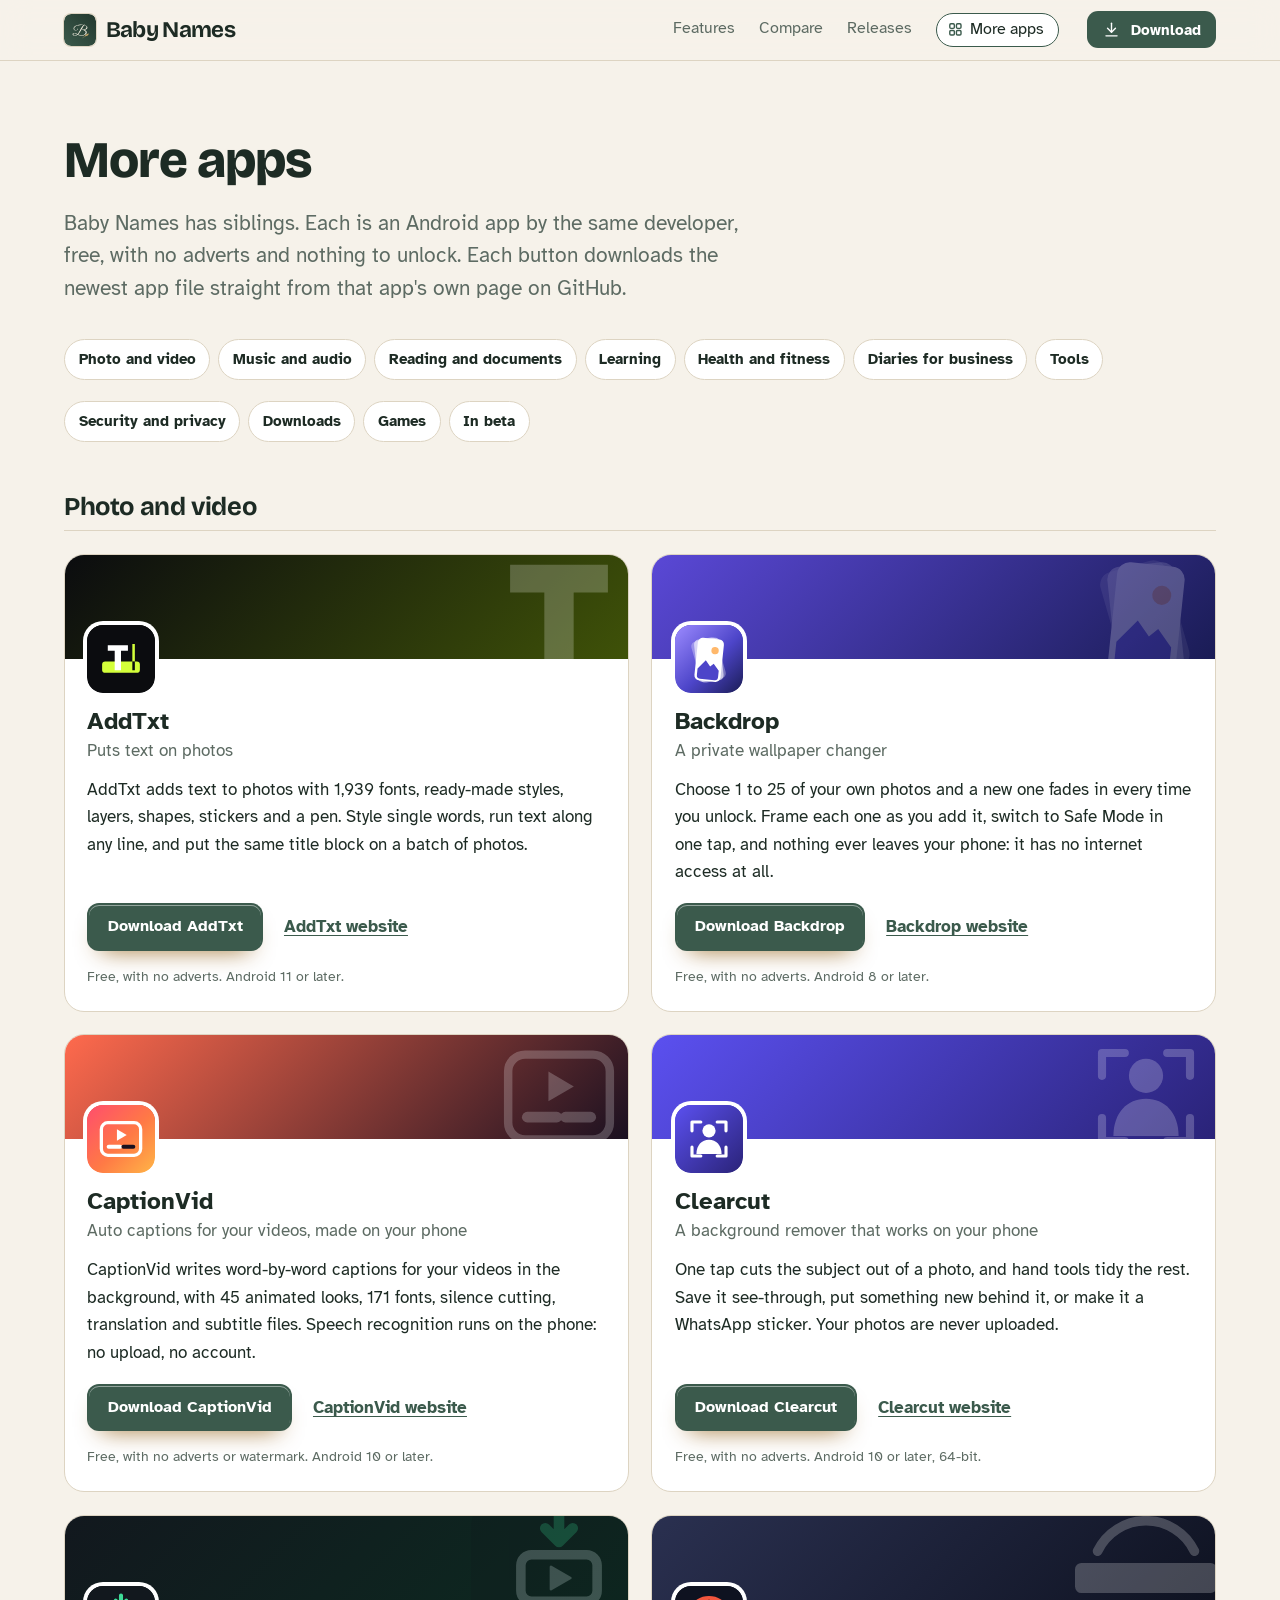
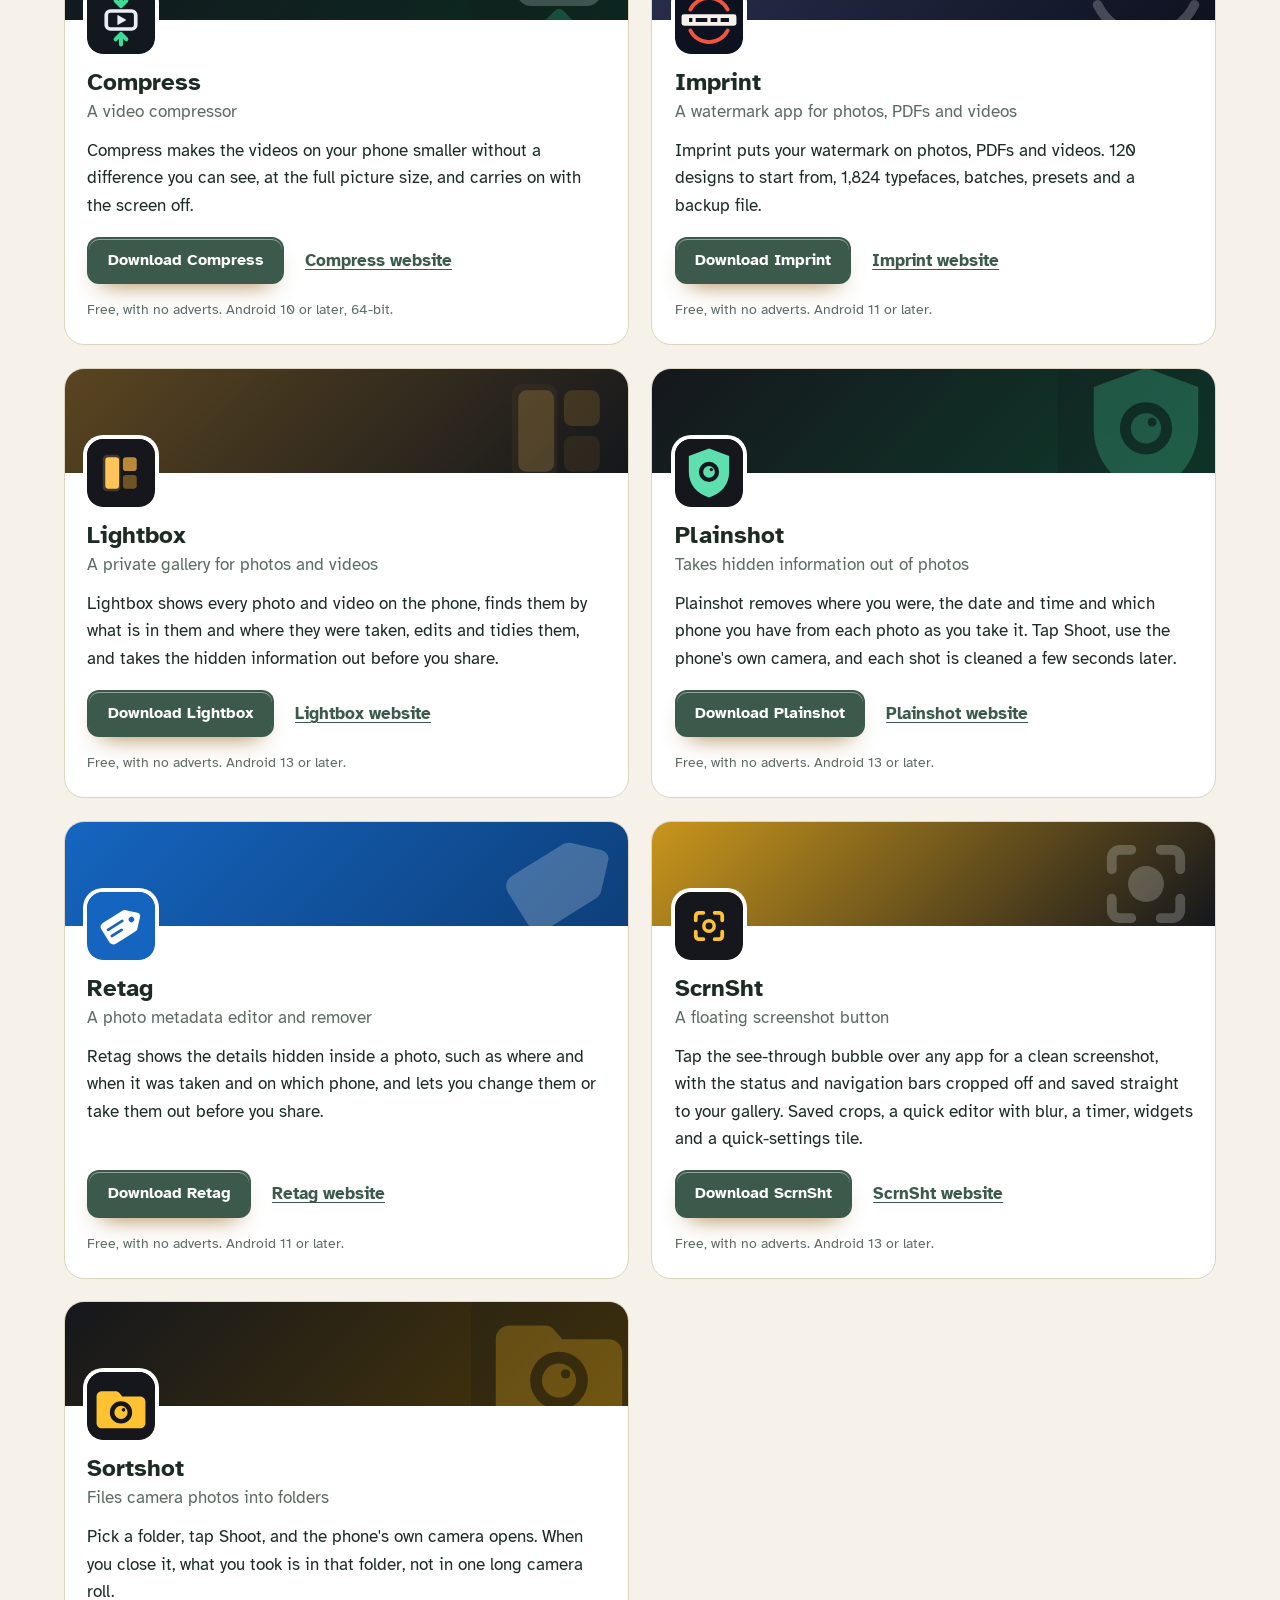
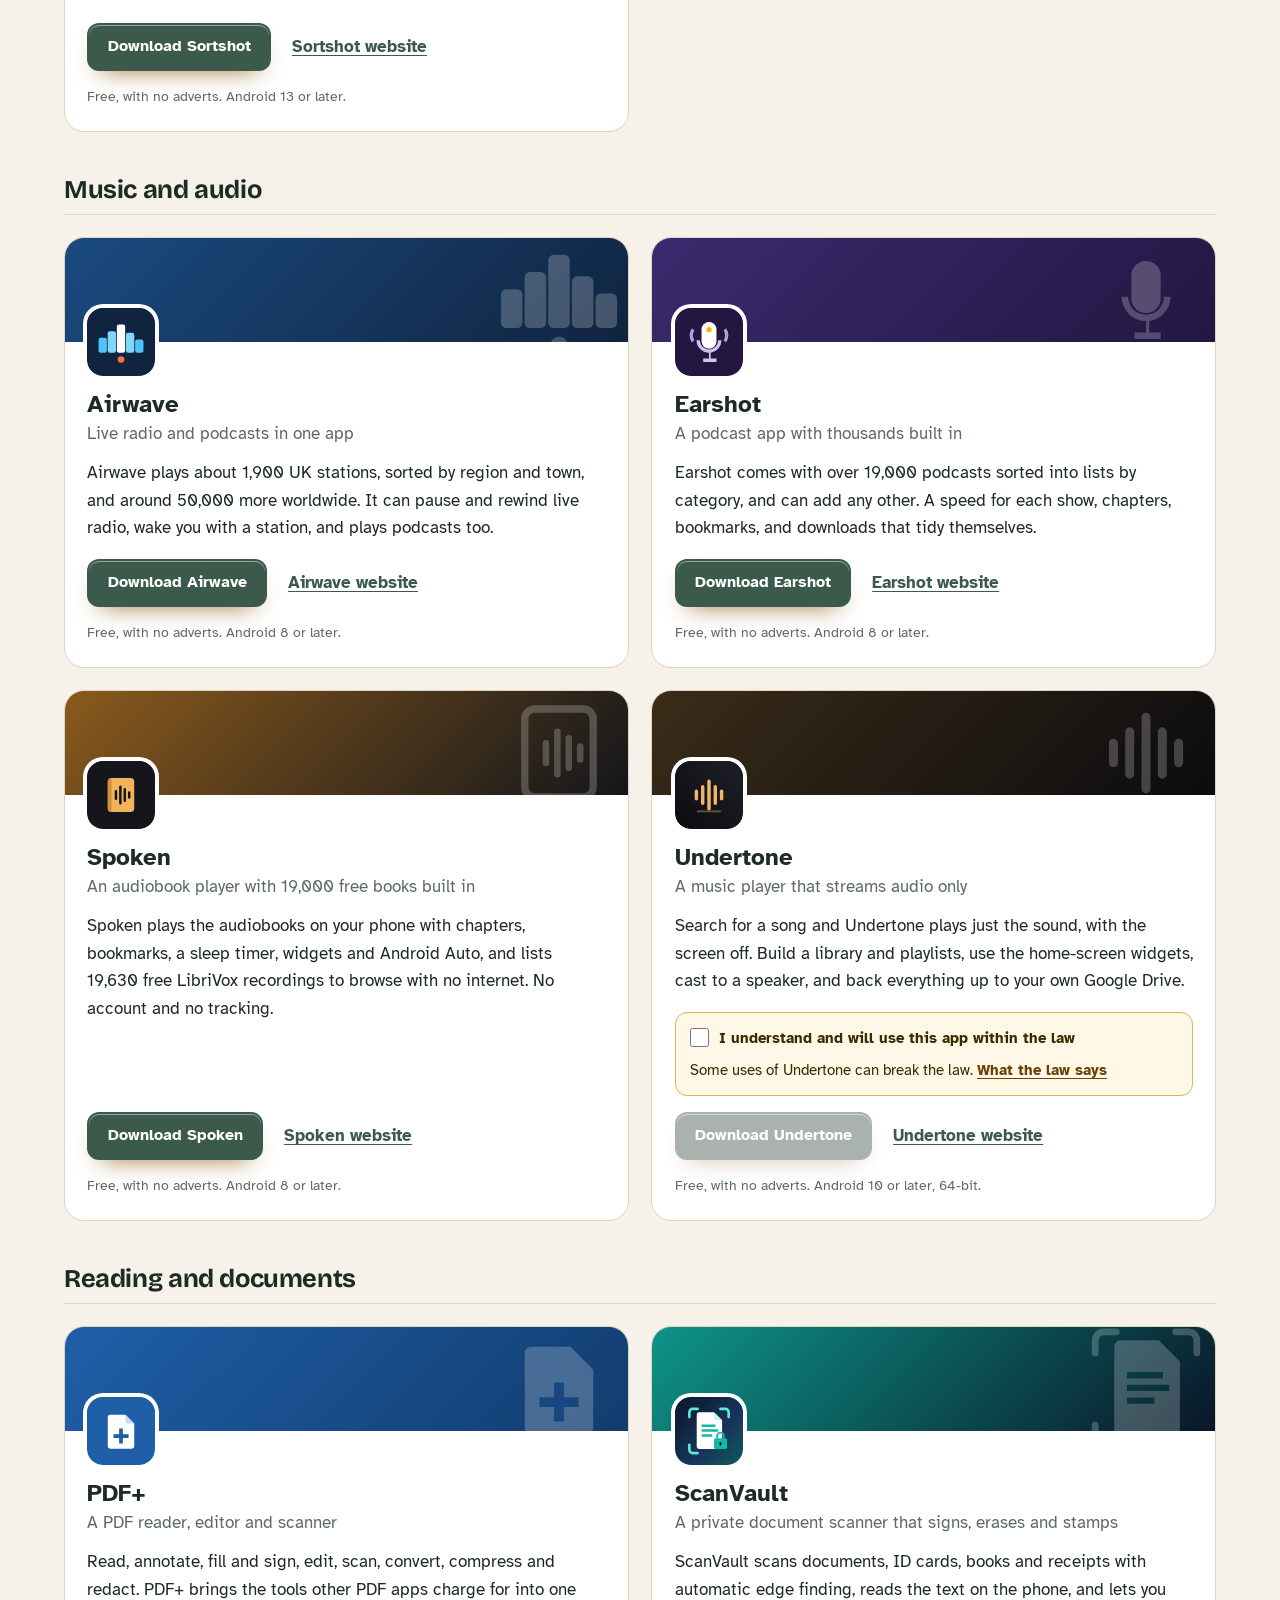
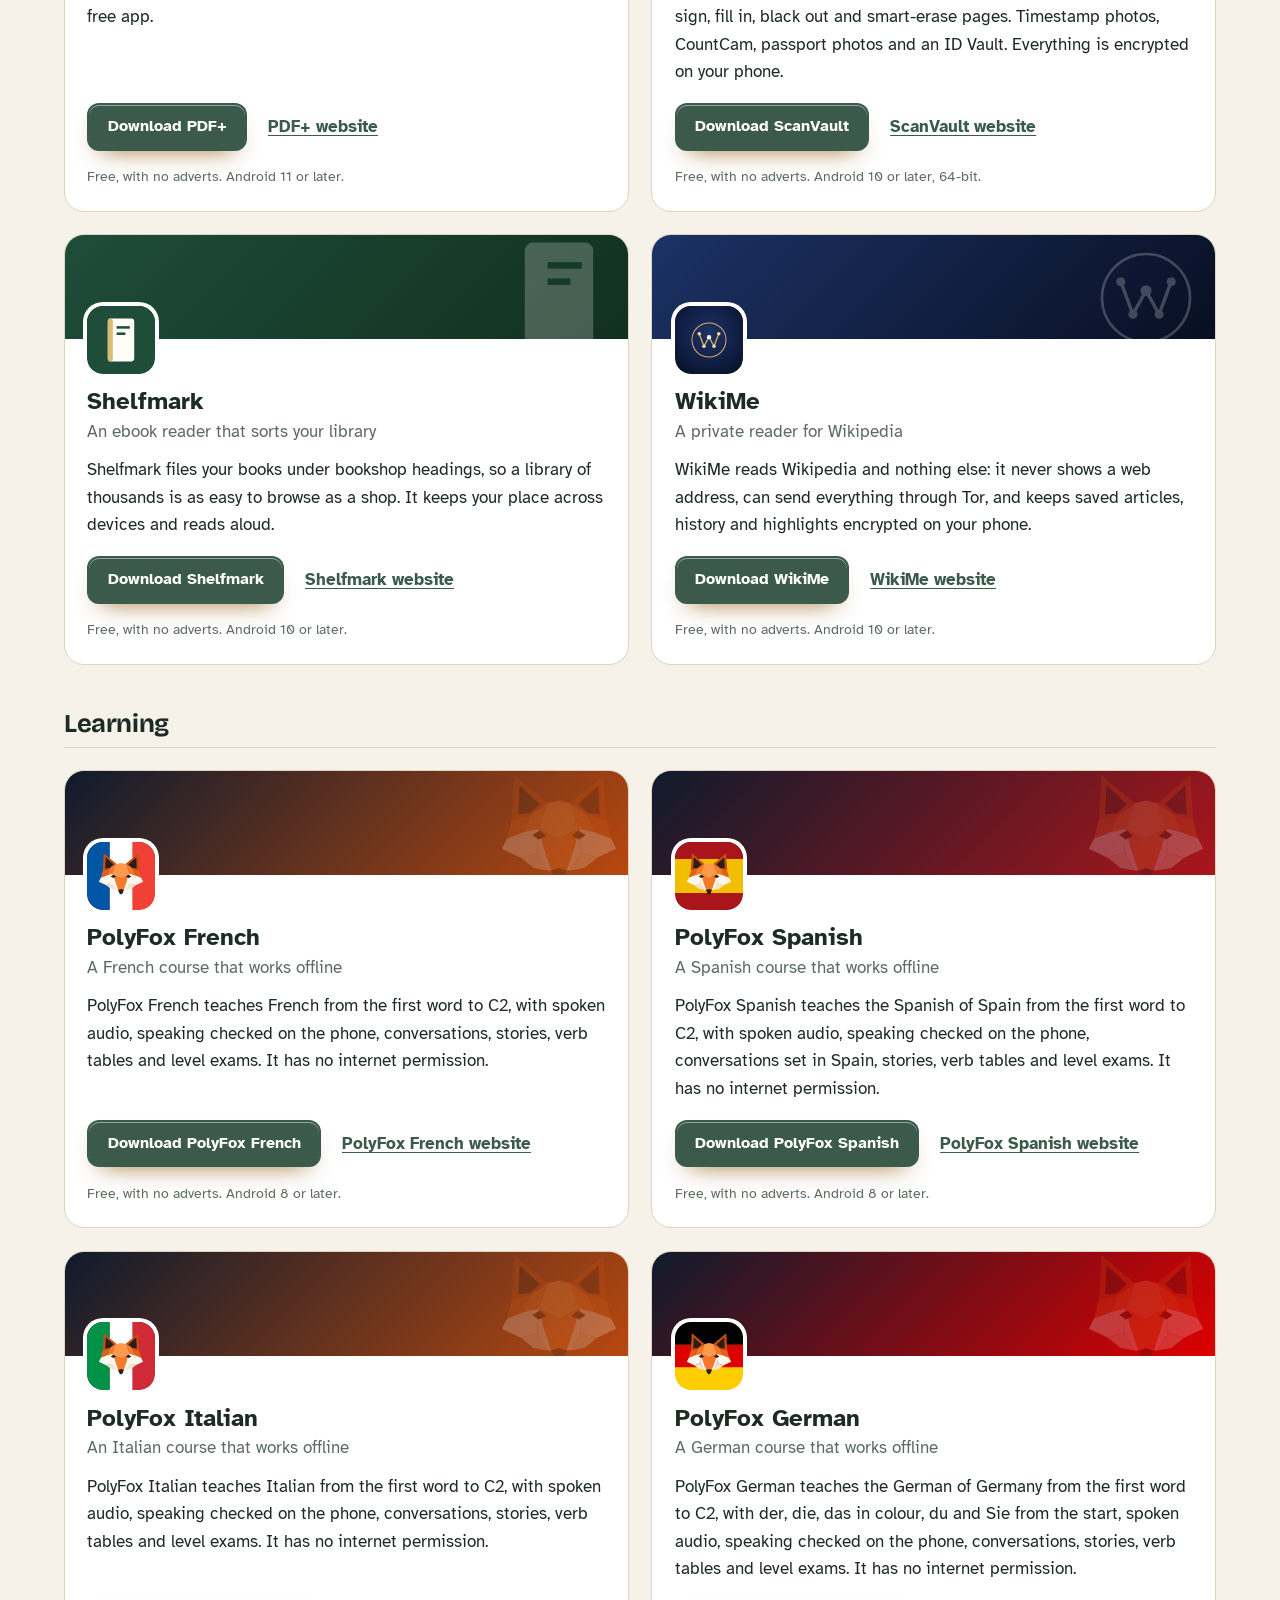
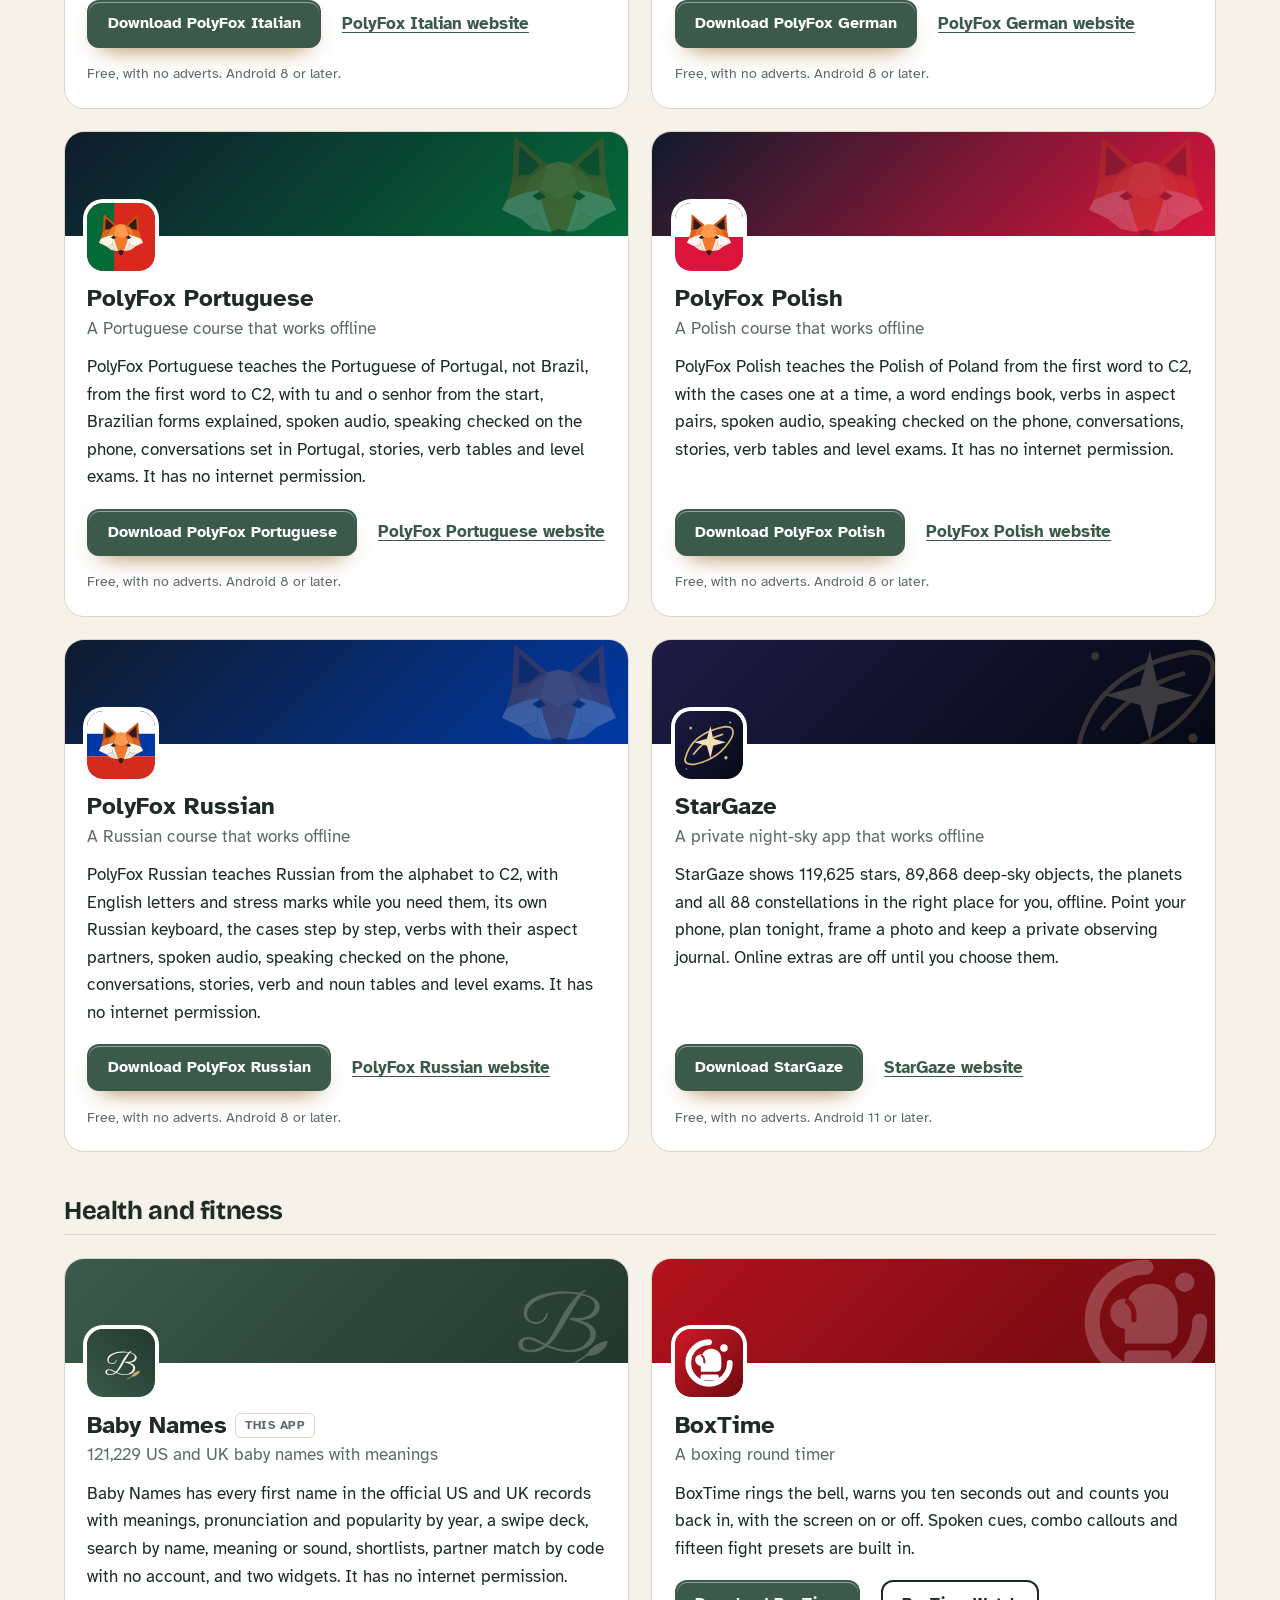
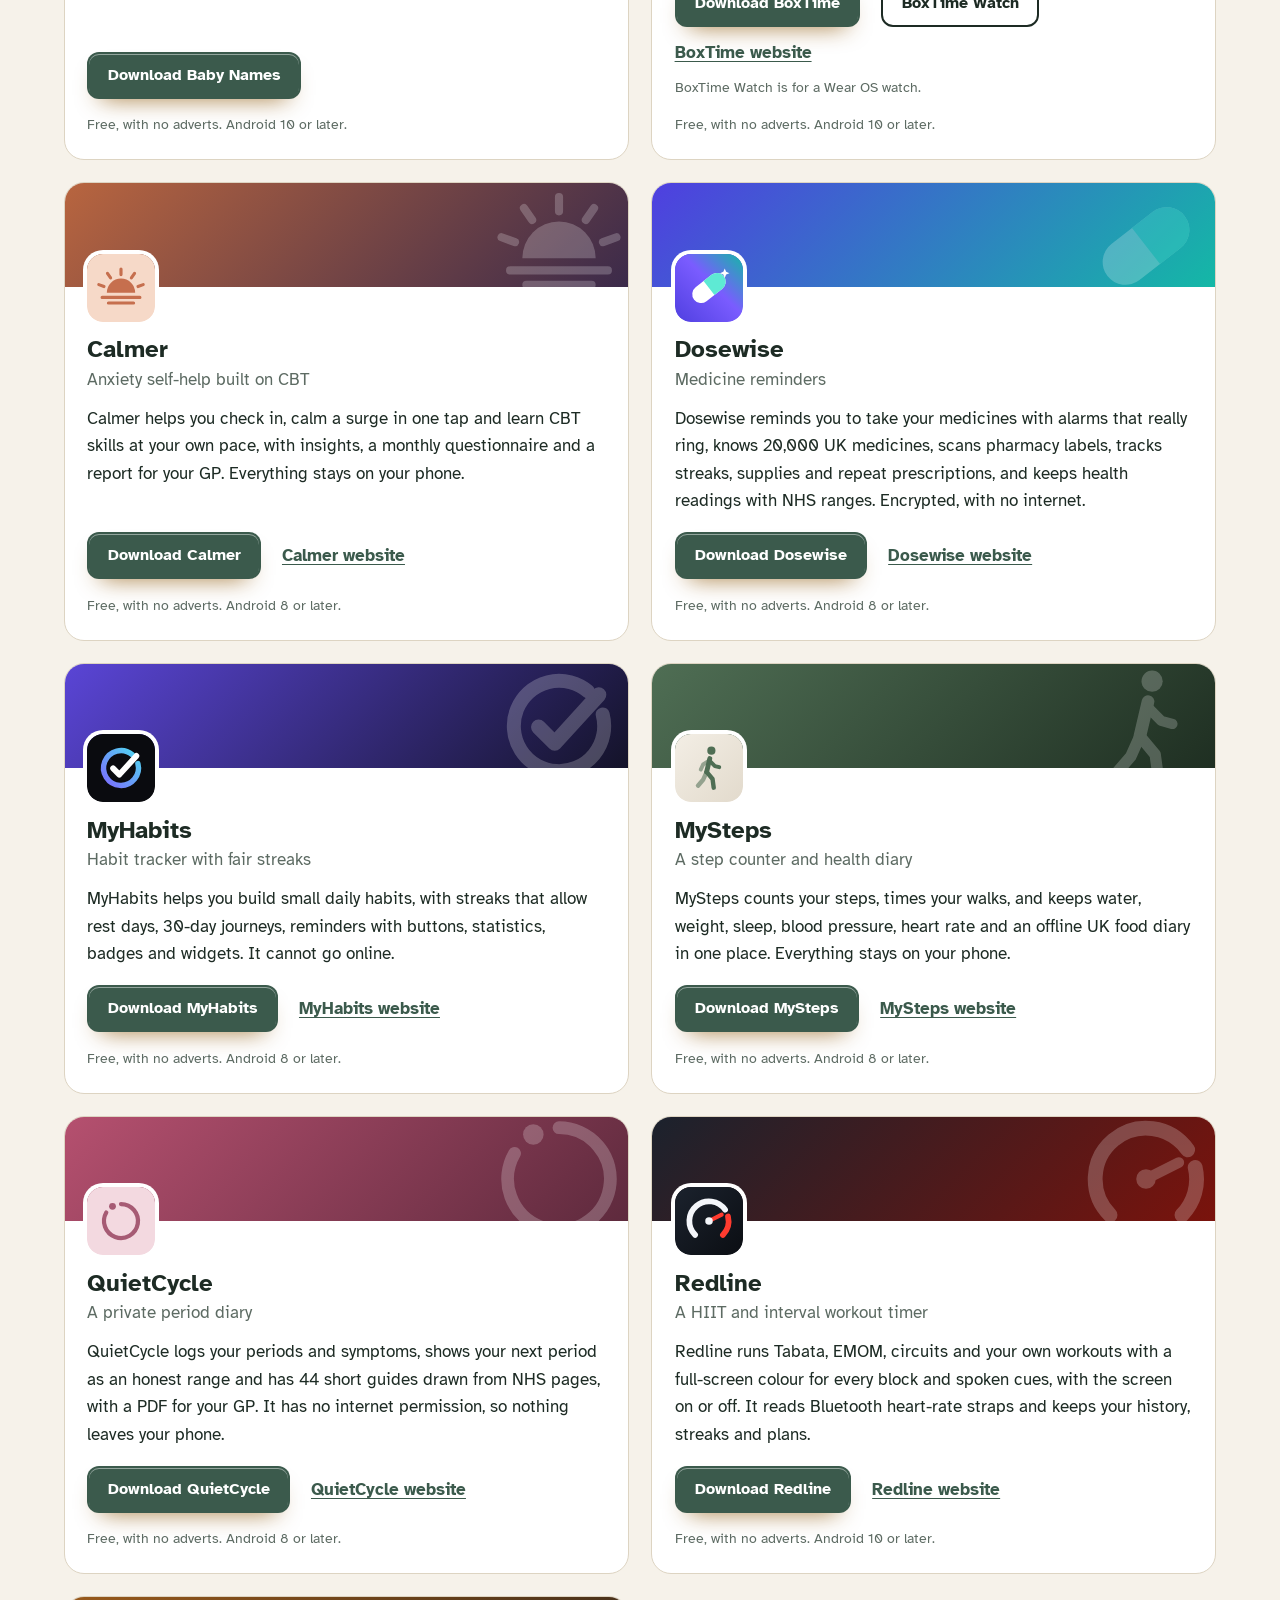
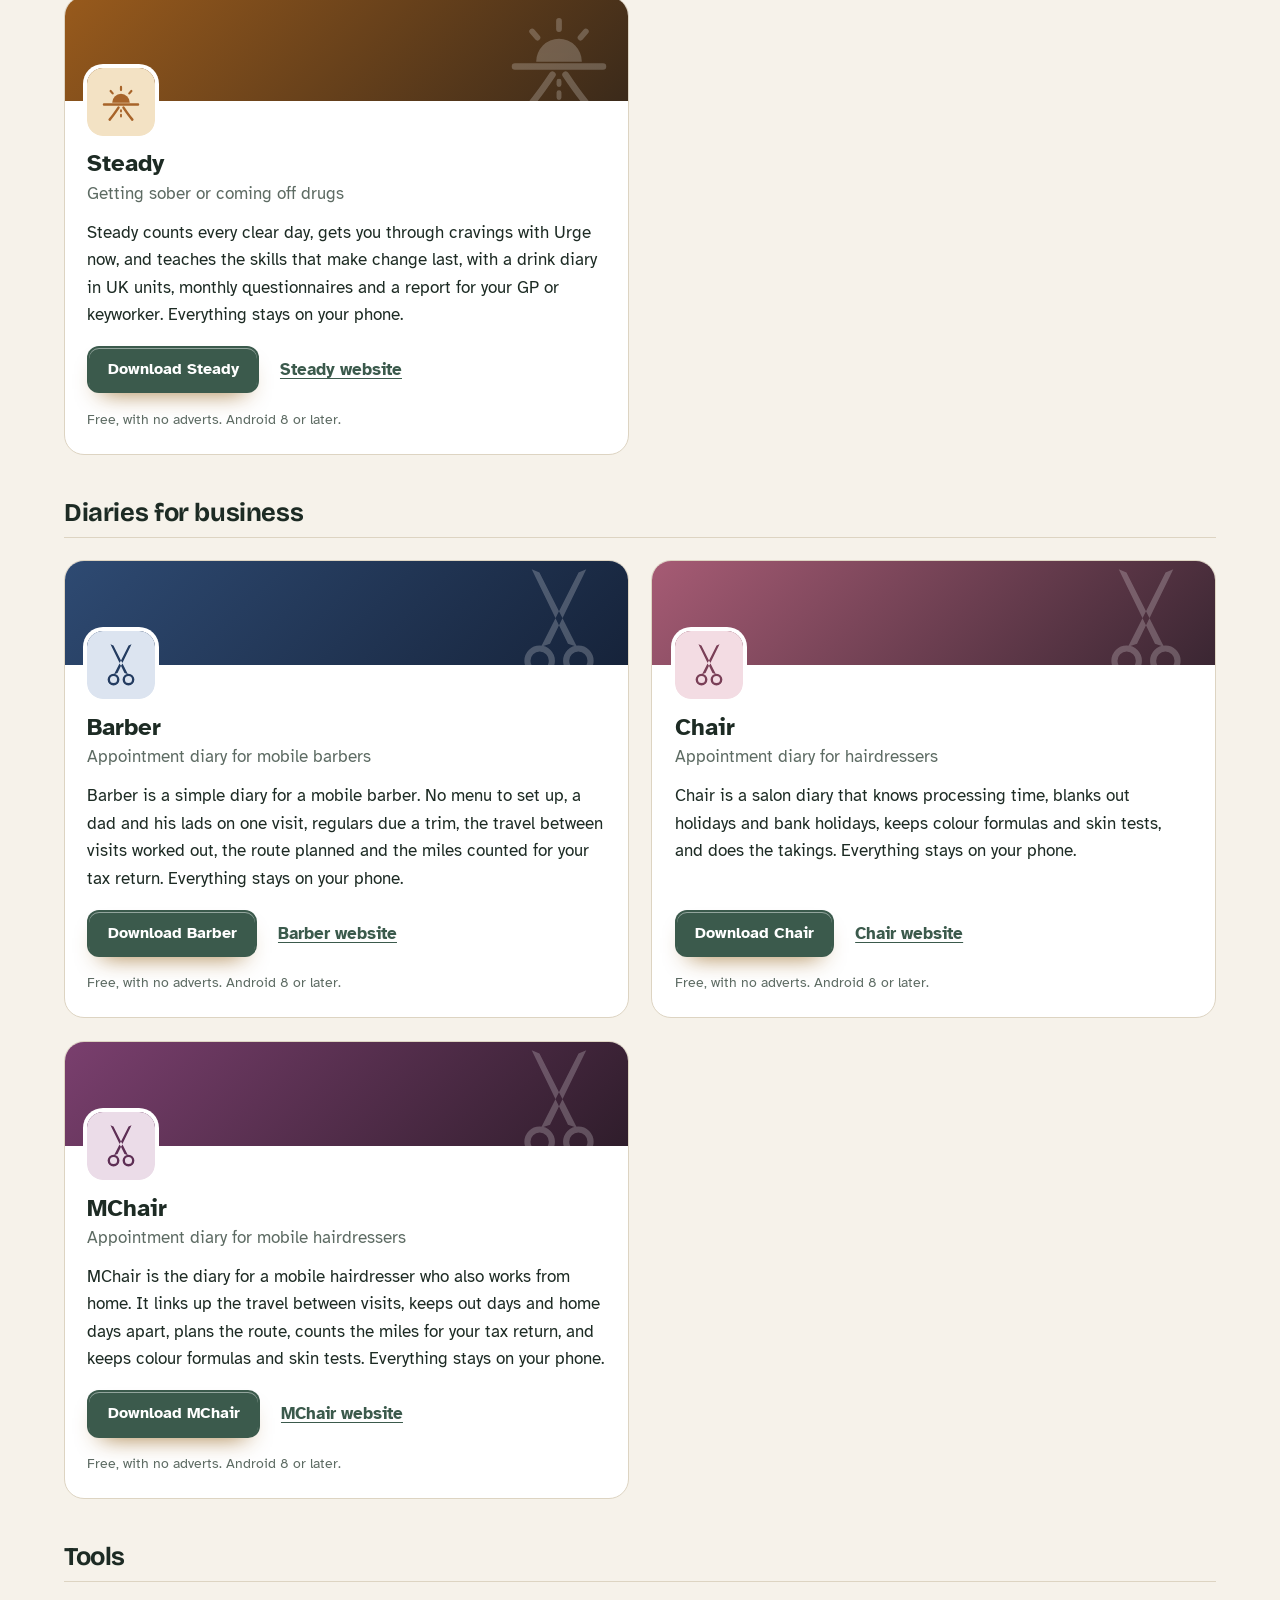
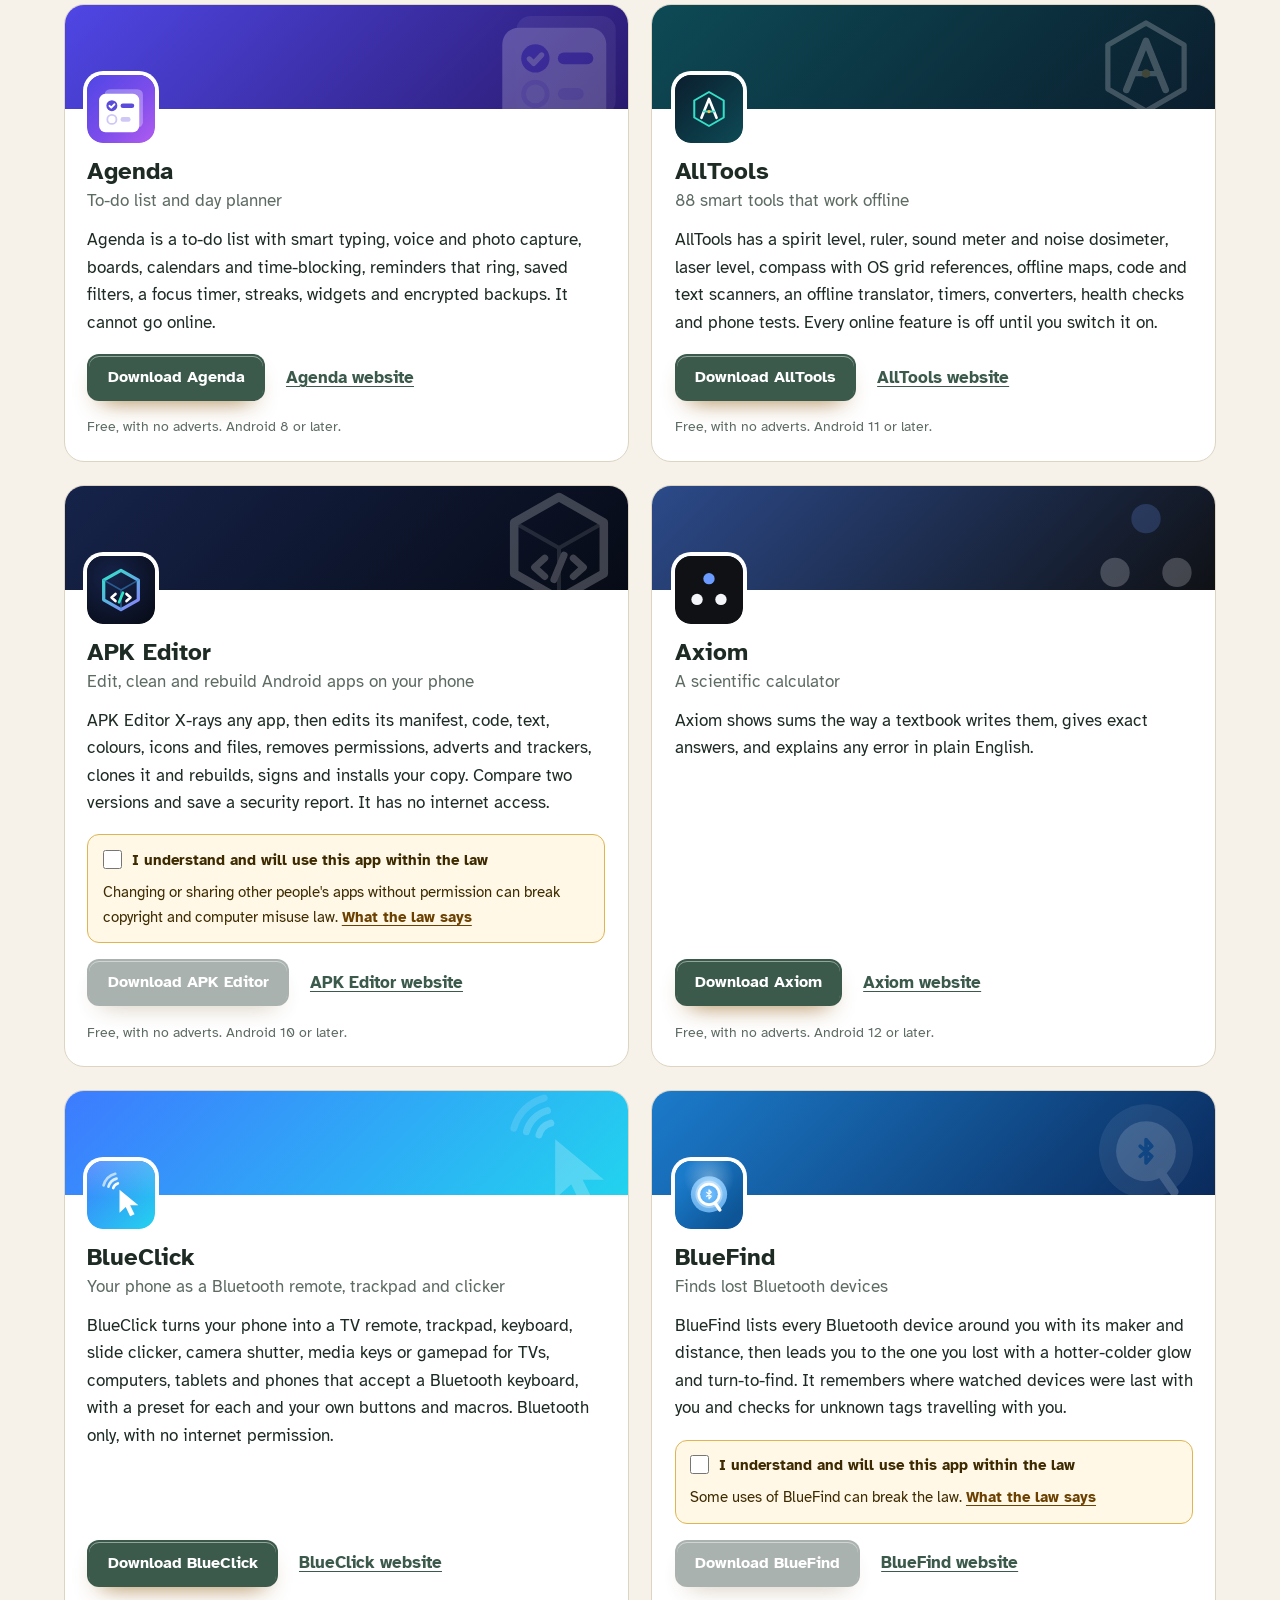
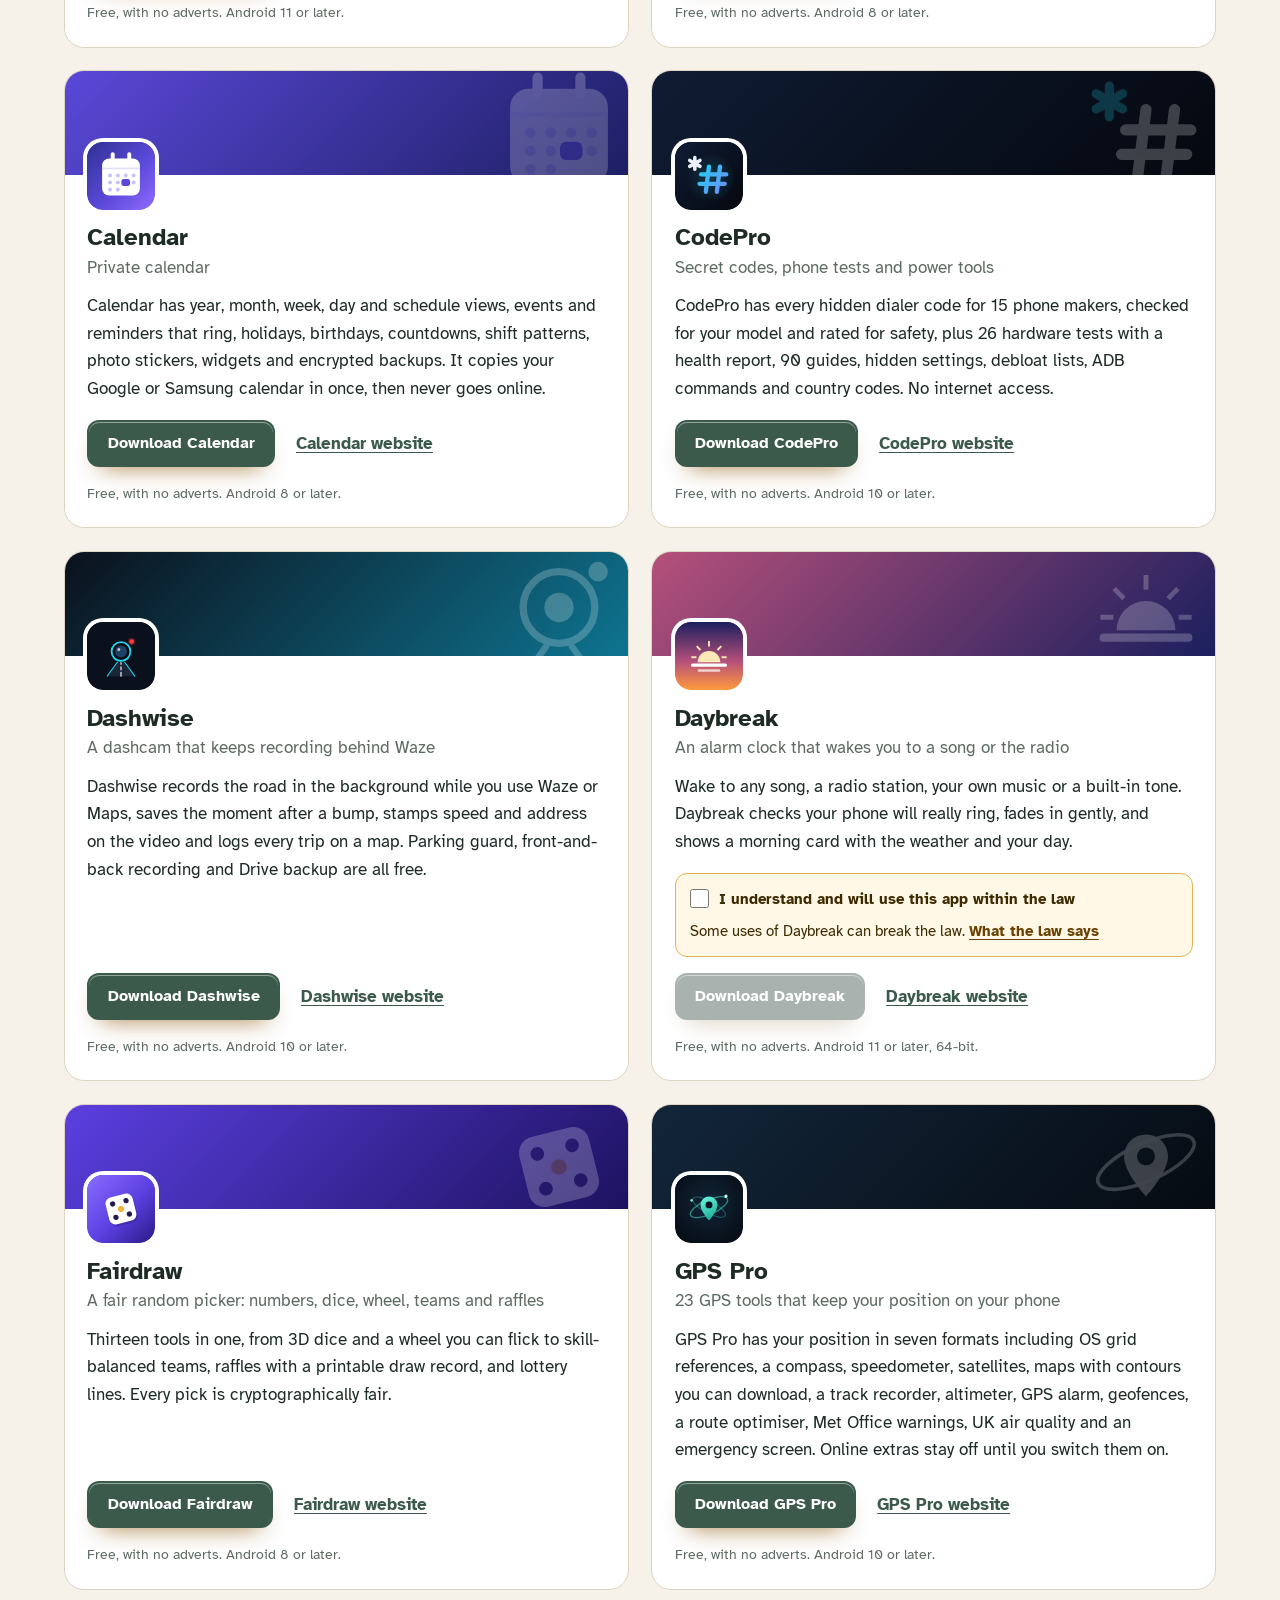
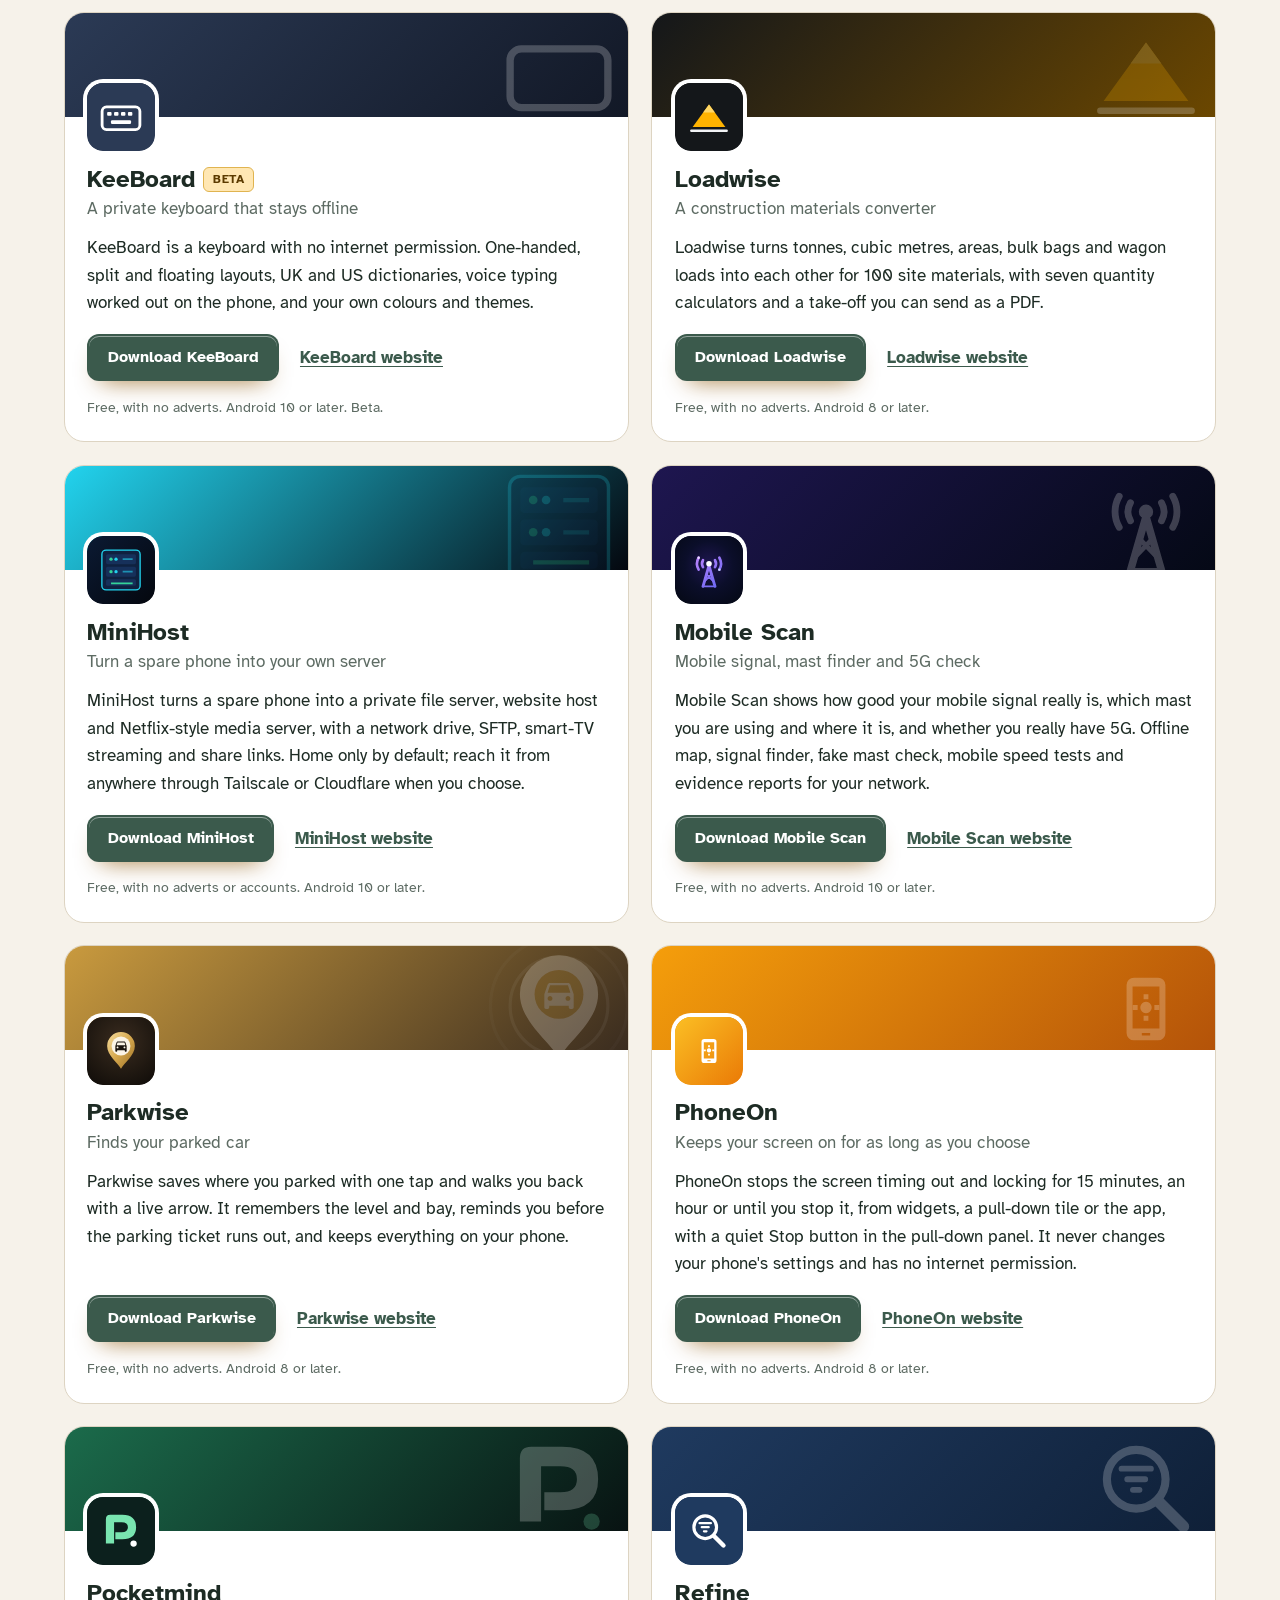
==== commit 877e11e9: "More apps: add BlueClick" ====
--- a/more-apps.html
+++ b/more-apps.html
@@ -4,7 +4,7 @@
 <meta charset="utf-8">
 <meta name="viewport" content="width=device-width, initial-scale=1">
 <title>More free Android apps from the maker of Baby Names</title>
-<meta name="description" content="All 99 free Android apps from the maker of Baby Names, in one list by category, each with its download and a link to its website.">
+<meta name="description" content="All 100 free Android apps from the maker of Baby Names, in one list by category, each with its download and a link to its website.">
 <meta name="author" content="Jonathan Jackson">
 <link rel="canonical" href="https://customgpter.github.io/babynames/more-apps.html">
 <meta name="theme-color" content="#f6f2ea" media="(prefers-color-scheme: light)">
@@ -12,7 +12,7 @@
 <meta property="og:type" content="website">
 <meta property="og:site_name" content="Baby Names">
 <meta property="og:title" content="More free Android apps from the maker of Baby Names">
-<meta property="og:description" content="All 99 free Android apps from the maker of Baby Names, in one list by category, each with its download and a link to its website.">
+<meta property="og:description" content="All 100 free Android apps from the maker of Baby Names, in one list by category, each with its download and a link to its website.">
 <meta property="og:url" content="https://customgpter.github.io/babynames/more-apps.html">
 <meta property="og:image" content="https://customgpter.github.io/babynames/assets/og.png">
 <meta property="og:image:width" content="1200">
@@ -26,7 +26,7 @@
 <link rel="preload" href="./assets/fonts/atkinson-hyperlegible-latin-400-normal.woff2" as="font" type="font/woff2" crossorigin>
 <link rel="stylesheet" href="./assets/site.css?v=1">
 <link rel="stylesheet" href="./assets/house.css?v=1">
-<script type="application/ld+json">{"@context":"https://schema.org","@type":"ItemList","name":"Apps from the maker of Baby Names","url":"https://customgpter.github.io/babynames/more-apps.html","itemListElement":[{"@type":"ListItem","position":1,"name":"AddTxt","url":"https://customgpter.github.io/addtxt/"},{"@type":"ListItem","position":2,"name":"Backdrop","url":"https://customgpter.github.io/backdrop/"},{"@type":"ListItem","position":3,"name":"CaptionVid","url":"https://customgpter.github.io/captionvid/"},{"@type":"ListItem","position":4,"name":"Clearcut","url":"https://customgpter.github.io/clearcut/"},{"@type":"ListItem","position":5,"name":"Compress","url":"https://customgpter.github.io/compress/"},{"@type":"ListItem","position":6,"name":"Imprint","url":"https://customgpter.github.io/imprint/"},{"@type":"ListItem","position":7,"name":"Lightbox","url":"https://customgpter.github.io/lightbox/"},{"@type":"ListItem","position":8,"name":"Plainshot","url":"https://customgpter.github.io/plainshot/"},{"@type":"ListItem","position":9,"name":"Retag","url":"https://customgpter.github.io/retag/"},{"@type":"ListItem","position":10,"name":"ScrnSht","url":"https://customgpter.github.io/scrnsht/"},{"@type":"ListItem","position":11,"name":"Sortshot","url":"https://customgpter.github.io/sortshot/"},{"@type":"ListItem","position":12,"name":"Airwave","url":"https://customgpter.github.io/airwave/"},{"@type":"ListItem","position":13,"name":"Earshot","url":"https://customgpter.github.io/earshot/"},{"@type":"ListItem","position":14,"name":"Spoken","url":"https://customgpter.github.io/spoken/"},{"@type":"ListItem","position":15,"name":"Undertone","url":"https://customgpter.github.io/undertone/"},{"@type":"ListItem","position":16,"name":"PDF+","url":"https://customgpter.github.io/pdfplus/"},{"@type":"ListItem","position":17,"name":"ScanVault","url":"https://customgpter.github.io/scanvault/"},{"@type":"ListItem","position":18,"name":"Shelfmark","url":"https://customgpter.github.io/shelfmark/"},{"@type":"ListItem","position":19,"name":"WikiMe","url":"https://customgpter.github.io/wikime/"},{"@type":"ListItem","position":20,"name":"PolyFox French","url":"https://customgpter.github.io/polyfox/"},{"@type":"ListItem","position":21,"name":"PolyFox Spanish","url":"https://customgpter.github.io/polyfox-spanish/"},{"@type":"ListItem","position":22,"name":"PolyFox Italian","url":"https://customgpter.github.io/polyfox-italian/"},{"@type":"ListItem","position":23,"name":"PolyFox German","url":"https://customgpter.github.io/polyfox-german/"},{"@type":"ListItem","position":24,"name":"PolyFox Portuguese","url":"https://customgpter.github.io/polyfox-portuguese/"},{"@type":"ListItem","position":25,"name":"PolyFox Polish","url":"https://customgpter.github.io/polyfox-polish/"},{"@type":"ListItem","position":26,"name":"PolyFox Russian","url":"https://customgpter.github.io/polyfox-russian/"},{"@type":"ListItem","position":27,"name":"StarGaze","url":"https://customgpter.github.io/stargaze/"},{"@type":"ListItem","position":28,"name":"Baby Names","url":"https://customgpter.github.io/babynames/"},{"@type":"ListItem","position":29,"name":"BoxTime","url":"https://customgpter.github.io/boxtime/"},{"@type":"ListItem","position":30,"name":"Calmer","url":"https://customgpter.github.io/calmer/"},{"@type":"ListItem","position":31,"name":"Dosewise","url":"https://customgpter.github.io/dosewise/"},{"@type":"ListItem","position":32,"name":"MyHabits","url":"https://customgpter.github.io/myhabits/"},{"@type":"ListItem","position":33,"name":"MySteps","url":"https://customgpter.github.io/mysteps/"},{"@type":"ListItem","position":34,"name":"QuietCycle","url":"https://customgpter.github.io/quietcycle/"},{"@type":"ListItem","position":35,"name":"Redline","url":"https://customgpter.github.io/redline/"},{"@type":"ListItem","position":36,"name":"Steady","url":"https://customgpter.github.io/steady/"},{"@type":"ListItem","position":37,"name":"Barber","url":"https://customgpter.github.io/barber/"},{"@type":"ListItem","position":38,"name":"Chair","url":"https://customgpter.github.io/chair/"},{"@type":"ListItem","position":39,"name":"MChair","url":"https://customgpter.github.io/mchair/"},{"@type":"ListItem","position":40,"name":"Agenda","url":"https://customgpter.github.io/agenda/"},{"@type":"ListItem","position":41,"name":"AllTools","url":"https://customgpter.github.io/alltools/"},{"@type":"ListItem","position":42,"name":"APK Editor","url":"https://customgpter.github.io/apkeditor/"},{"@type":"ListItem","position":43,"name":"Axiom","url":"https://customgpter.github.io/axiom/"},{"@type":"ListItem","position":44,"name":"BlueFind","url":"https://customgpter.github.io/bluefind/"},{"@type":"ListItem","position":45,"name":"Calendar","url":"https://customgpter.github.io/calendar/"},{"@type":"ListItem","position":46,"name":"CodePro","url":"https://customgpter.github.io/codepro/"},{"@type":"ListItem","position":47,"name":"Dashwise","url":"https://customgpter.github.io/dashwise/"},{"@type":"ListItem","position":48,"name":"Daybreak","url":"https://customgpter.github.io/daybreak/"},{"@type":"ListItem","position":49,"name":"Fairdraw","url":"https://customgpter.github.io/fairdraw/"},{"@type":"ListItem","position":50,"name":"GPS Pro","url":"https://customgpter.github.io/gpspro/"},{"@type":"ListItem","position":51,"name":"KeeBoard","url":"https://customgpter.github.io/keeboard/"},{"@type":"ListItem","position":52,"name":"Loadwise","url":"https://customgpter.github.io/loadwise/"},{"@type":"ListItem","position":53,"name":"MiniHost","url":"https://customgpter.github.io/minihost/"},{"@type":"ListItem","position":54,"name":"Mobile Scan","url":"https://customgpter.github.io/mobilescan/"},{"@type":"ListItem","position":55,"name":"Parkwise","url":"https://customgpter.github.io/parkwise/"},{"@type":"ListItem","position":56,"name":"PhoneOn","url":"https://customgpter.github.io/phoneon/"},{"@type":"ListItem","position":57,"name":"Pocketmind","url":"https://customgpter.github.io/pocketmind/"},{"@type":"ListItem","position":58,"name":"Refine","url":"https://customgpter.github.io/refine/"},{"@type":"ListItem","position":59,"name":"Shiftwise","url":"https://customgpter.github.io/shiftwise/"},{"@type":"ListItem","position":60,"name":"SimpleCalc","url":"https://customgpter.github.io/simplecalc/"},{"@type":"ListItem","position":61,"name":"Skyline","url":"https://customgpter.github.io/skyline/"},{"@type":"ListItem","position":62,"name":"Slipway","url":"https://customgpter.github.io/slipway/"},{"@type":"ListItem","position":63,"name":"Tagger","url":"https://customgpter.github.io/tagger/"},{"@type":"ListItem","position":64,"name":"TotalClean","url":"https://customgpter.github.io/totalclean/"},{"@type":"ListItem","position":65,"name":"TVLink","url":"https://customgpter.github.io/tvlink/"},{"@type":"ListItem","position":66,"name":"Unbox","url":"https://customgpter.github.io/unbox/"},{"@type":"ListItem","position":67,"name":"WhatsKeep","url":"https://customgpter.github.io/whatskeep/"},{"@type":"ListItem","position":68,"name":"WiFi Scan","url":"https://customgpter.github.io/wifiscan/"},{"@type":"ListItem","position":69,"name":"Auditly","url":"https://customgpter.github.io/auditly/"},{"@type":"ListItem","position":70,"name":"Backchannel","url":"https://customgpter.github.io/backchannel/"},{"@type":"ListItem","position":71,"name":"ENotes","url":"https://customgpter.github.io/enotes/"},{"@type":"ListItem","position":72,"name":"FindMe","url":"https://customgpter.github.io/findme/"},{"@type":"ListItem","position":73,"name":"iLock","url":"https://customgpter.github.io/ilock/"},{"@type":"ListItem","position":74,"name":"ImSafe","url":"https://customgpter.github.io/imsafe/"},{"@type":"ListItem","position":75,"name":"IShred","url":"https://customgpter.github.io/ishred/"},{"@type":"ListItem","position":76,"name":"LockBox","url":"https://customgpter.github.io/lockbox/"},{"@type":"ListItem","position":77,"name":"PassVault","url":"https://customgpter.github.io/passvault/"},{"@type":"ListItem","position":78,"name":"SpyFind","url":"https://customgpter.github.io/spyfind/"},{"@type":"ListItem","position":79,"name":"TextWipe","url":"https://customgpter.github.io/textwipe/"},{"@type":"ListItem","position":80,"name":"Tracewire","url":"https://customgpter.github.io/tracewire/"},{"@type":"ListItem","position":81,"name":"Vigil","url":"https://customgpter.github.io/vigil/"},{"@type":"ListItem","position":82,"name":"Grab","url":"https://customgpter.github.io/grab/"},{"@type":"ListItem","position":83,"name":"Swarm","url":"https://customgpter.github.io/swarm/"},{"@type":"ListItem","position":84,"name":"Plane Games","url":"https://customgpter.github.io/plane-games/"},{"@type":"ListItem","position":85,"name":"Ninefold","url":"https://customgpter.github.io/ninefold/"},{"@type":"ListItem","position":86,"name":"Cubewise","url":"https://customgpter.github.io/cubewise/"},{"@type":"ListItem","position":87,"name":"Tilewise","url":"https://customgpter.github.io/tilewise/"},{"@type":"ListItem","position":88,"name":"Letterwise","url":"https://customgpter.github.io/letterwise/"},{"@type":"ListItem","position":89,"name":"Kingside","url":"https://customgpter.github.io/kingside/"},{"@type":"ListItem","position":90,"name":"Deckhand","url":"https://customgpter.github.io/deckhand/"},{"@type":"ListItem","position":91,"name":"SNESForge","url":"https://customgpter.github.io/snesforge/"},{"@type":"ListItem","position":92,"name":"Fame Boy","url":"https://customgpter.github.io/fameboy/"},{"@type":"ListItem","position":93,"name":"PSPPro","url":"https://customgpter.github.io/psppro/"},{"@type":"ListItem","position":94,"name":"MegaGen","url":"https://customgpter.github.io/megagen/"},{"@type":"ListItem","position":95,"name":"QVR","url":"https://customgpter.github.io/qvr/"},{"@type":"ListItem","position":96,"name":"QVR Watch","url":"https://customgpter.github.io/qvr-watch/"},{"@type":"ListItem","position":97,"name":"QVRLite","url":"https://customgpter.github.io/qvrlite/"},{"@type":"ListItem","position":98,"name":"Onionz","url":"https://customgpter.github.io/onionz/"},{"@type":"ListItem","position":99,"name":"OnionzWeb","url":"https://customgpter.github.io/onionzweb/"}]}</script>
+<script type="application/ld+json">{"@context":"https://schema.org","@type":"ItemList","name":"Apps from the maker of Baby Names","url":"https://customgpter.github.io/babynames/more-apps.html","itemListElement":[{"@type":"ListItem","position":1,"name":"AddTxt","url":"https://customgpter.github.io/addtxt/"},{"@type":"ListItem","position":2,"name":"Backdrop","url":"https://customgpter.github.io/backdrop/"},{"@type":"ListItem","position":3,"name":"CaptionVid","url":"https://customgpter.github.io/captionvid/"},{"@type":"ListItem","position":4,"name":"Clearcut","url":"https://customgpter.github.io/clearcut/"},{"@type":"ListItem","position":5,"name":"Compress","url":"https://customgpter.github.io/compress/"},{"@type":"ListItem","position":6,"name":"Imprint","url":"https://customgpter.github.io/imprint/"},{"@type":"ListItem","position":7,"name":"Lightbox","url":"https://customgpter.github.io/lightbox/"},{"@type":"ListItem","position":8,"name":"Plainshot","url":"https://customgpter.github.io/plainshot/"},{"@type":"ListItem","position":9,"name":"Retag","url":"https://customgpter.github.io/retag/"},{"@type":"ListItem","position":10,"name":"ScrnSht","url":"https://customgpter.github.io/scrnsht/"},{"@type":"ListItem","position":11,"name":"Sortshot","url":"https://customgpter.github.io/sortshot/"},{"@type":"ListItem","position":12,"name":"Airwave","url":"https://customgpter.github.io/airwave/"},{"@type":"ListItem","position":13,"name":"Earshot","url":"https://customgpter.github.io/earshot/"},{"@type":"ListItem","position":14,"name":"Spoken","url":"https://customgpter.github.io/spoken/"},{"@type":"ListItem","position":15,"name":"Undertone","url":"https://customgpter.github.io/undertone/"},{"@type":"ListItem","position":16,"name":"PDF+","url":"https://customgpter.github.io/pdfplus/"},{"@type":"ListItem","position":17,"name":"ScanVault","url":"https://customgpter.github.io/scanvault/"},{"@type":"ListItem","position":18,"name":"Shelfmark","url":"https://customgpter.github.io/shelfmark/"},{"@type":"ListItem","position":19,"name":"WikiMe","url":"https://customgpter.github.io/wikime/"},{"@type":"ListItem","position":20,"name":"PolyFox French","url":"https://customgpter.github.io/polyfox/"},{"@type":"ListItem","position":21,"name":"PolyFox Spanish","url":"https://customgpter.github.io/polyfox-spanish/"},{"@type":"ListItem","position":22,"name":"PolyFox Italian","url":"https://customgpter.github.io/polyfox-italian/"},{"@type":"ListItem","position":23,"name":"PolyFox German","url":"https://customgpter.github.io/polyfox-german/"},{"@type":"ListItem","position":24,"name":"PolyFox Portuguese","url":"https://customgpter.github.io/polyfox-portuguese/"},{"@type":"ListItem","position":25,"name":"PolyFox Polish","url":"https://customgpter.github.io/polyfox-polish/"},{"@type":"ListItem","position":26,"name":"PolyFox Russian","url":"https://customgpter.github.io/polyfox-russian/"},{"@type":"ListItem","position":27,"name":"StarGaze","url":"https://customgpter.github.io/stargaze/"},{"@type":"ListItem","position":28,"name":"Baby Names","url":"https://customgpter.github.io/babynames/"},{"@type":"ListItem","position":29,"name":"BoxTime","url":"https://customgpter.github.io/boxtime/"},{"@type":"ListItem","position":30,"name":"Calmer","url":"https://customgpter.github.io/calmer/"},{"@type":"ListItem","position":31,"name":"Dosewise","url":"https://customgpter.github.io/dosewise/"},{"@type":"ListItem","position":32,"name":"MyHabits","url":"https://customgpter.github.io/myhabits/"},{"@type":"ListItem","position":33,"name":"MySteps","url":"https://customgpter.github.io/mysteps/"},{"@type":"ListItem","position":34,"name":"QuietCycle","url":"https://customgpter.github.io/quietcycle/"},{"@type":"ListItem","position":35,"name":"Redline","url":"https://customgpter.github.io/redline/"},{"@type":"ListItem","position":36,"name":"Steady","url":"https://customgpter.github.io/steady/"},{"@type":"ListItem","position":37,"name":"Barber","url":"https://customgpter.github.io/barber/"},{"@type":"ListItem","position":38,"name":"Chair","url":"https://customgpter.github.io/chair/"},{"@type":"ListItem","position":39,"name":"MChair","url":"https://customgpter.github.io/mchair/"},{"@type":"ListItem","position":40,"name":"Agenda","url":"https://customgpter.github.io/agenda/"},{"@type":"ListItem","position":41,"name":"AllTools","url":"https://customgpter.github.io/alltools/"},{"@type":"ListItem","position":42,"name":"APK Editor","url":"https://customgpter.github.io/apkeditor/"},{"@type":"ListItem","position":43,"name":"Axiom","url":"https://customgpter.github.io/axiom/"},{"@type":"ListItem","position":44,"name":"BlueClick","url":"https://customgpter.github.io/blueclick/"},{"@type":"ListItem","position":45,"name":"BlueFind","url":"https://customgpter.github.io/bluefind/"},{"@type":"ListItem","position":46,"name":"Calendar","url":"https://customgpter.github.io/calendar/"},{"@type":"ListItem","position":47,"name":"CodePro","url":"https://customgpter.github.io/codepro/"},{"@type":"ListItem","position":48,"name":"Dashwise","url":"https://customgpter.github.io/dashwise/"},{"@type":"ListItem","position":49,"name":"Daybreak","url":"https://customgpter.github.io/daybreak/"},{"@type":"ListItem","position":50,"name":"Fairdraw","url":"https://customgpter.github.io/fairdraw/"},{"@type":"ListItem","position":51,"name":"GPS Pro","url":"https://customgpter.github.io/gpspro/"},{"@type":"ListItem","position":52,"name":"KeeBoard","url":"https://customgpter.github.io/keeboard/"},{"@type":"ListItem","position":53,"name":"Loadwise","url":"https://customgpter.github.io/loadwise/"},{"@type":"ListItem","position":54,"name":"MiniHost","url":"https://customgpter.github.io/minihost/"},{"@type":"ListItem","position":55,"name":"Mobile Scan","url":"https://customgpter.github.io/mobilescan/"},{"@type":"ListItem","position":56,"name":"Parkwise","url":"https://customgpter.github.io/parkwise/"},{"@type":"ListItem","position":57,"name":"PhoneOn","url":"https://customgpter.github.io/phoneon/"},{"@type":"ListItem","position":58,"name":"Pocketmind","url":"https://customgpter.github.io/pocketmind/"},{"@type":"ListItem","position":59,"name":"Refine","url":"https://customgpter.github.io/refine/"},{"@type":"ListItem","position":60,"name":"Shiftwise","url":"https://customgpter.github.io/shiftwise/"},{"@type":"ListItem","position":61,"name":"SimpleCalc","url":"https://customgpter.github.io/simplecalc/"},{"@type":"ListItem","position":62,"name":"Skyline","url":"https://customgpter.github.io/skyline/"},{"@type":"ListItem","position":63,"name":"Slipway","url":"https://customgpter.github.io/slipway/"},{"@type":"ListItem","position":64,"name":"Tagger","url":"https://customgpter.github.io/tagger/"},{"@type":"ListItem","position":65,"name":"TotalClean","url":"https://customgpter.github.io/totalclean/"},{"@type":"ListItem","position":66,"name":"TVLink","url":"https://customgpter.github.io/tvlink/"},{"@type":"ListItem","position":67,"name":"Unbox","url":"https://customgpter.github.io/unbox/"},{"@type":"ListItem","position":68,"name":"WhatsKeep","url":"https://customgpter.github.io/whatskeep/"},{"@type":"ListItem","position":69,"name":"WiFi Scan","url":"https://customgpter.github.io/wifiscan/"},{"@type":"ListItem","position":70,"name":"Auditly","url":"https://customgpter.github.io/auditly/"},{"@type":"ListItem","position":71,"name":"Backchannel","url":"https://customgpter.github.io/backchannel/"},{"@type":"ListItem","position":72,"name":"ENotes","url":"https://customgpter.github.io/enotes/"},{"@type":"ListItem","position":73,"name":"FindMe","url":"https://customgpter.github.io/findme/"},{"@type":"ListItem","position":74,"name":"iLock","url":"https://customgpter.github.io/ilock/"},{"@type":"ListItem","position":75,"name":"ImSafe","url":"https://customgpter.github.io/imsafe/"},{"@type":"ListItem","position":76,"name":"IShred","url":"https://customgpter.github.io/ishred/"},{"@type":"ListItem","position":77,"name":"LockBox","url":"https://customgpter.github.io/lockbox/"},{"@type":"ListItem","position":78,"name":"PassVault","url":"https://customgpter.github.io/passvault/"},{"@type":"ListItem","position":79,"name":"SpyFind","url":"https://customgpter.github.io/spyfind/"},{"@type":"ListItem","position":80,"name":"TextWipe","url":"https://customgpter.github.io/textwipe/"},{"@type":"ListItem","position":81,"name":"Tracewire","url":"https://customgpter.github.io/tracewire/"},{"@type":"ListItem","position":82,"name":"Vigil","url":"https://customgpter.github.io/vigil/"},{"@type":"ListItem","position":83,"name":"Grab","url":"https://customgpter.github.io/grab/"},{"@type":"ListItem","position":84,"name":"Swarm","url":"https://customgpter.github.io/swarm/"},{"@type":"ListItem","position":85,"name":"Plane Games","url":"https://customgpter.github.io/plane-games/"},{"@type":"ListItem","position":86,"name":"Ninefold","url":"https://customgpter.github.io/ninefold/"},{"@type":"ListItem","position":87,"name":"Cubewise","url":"https://customgpter.github.io/cubewise/"},{"@type":"ListItem","position":88,"name":"Tilewise","url":"https://customgpter.github.io/tilewise/"},{"@type":"ListItem","position":89,"name":"Letterwise","url":"https://customgpter.github.io/letterwise/"},{"@type":"ListItem","position":90,"name":"Kingside","url":"https://customgpter.github.io/kingside/"},{"@type":"ListItem","position":91,"name":"Deckhand","url":"https://customgpter.github.io/deckhand/"},{"@type":"ListItem","position":92,"name":"SNESForge","url":"https://customgpter.github.io/snesforge/"},{"@type":"ListItem","position":93,"name":"Fame Boy","url":"https://customgpter.github.io/fameboy/"},{"@type":"ListItem","position":94,"name":"PSPPro","url":"https://customgpter.github.io/psppro/"},{"@type":"ListItem","position":95,"name":"MegaGen","url":"https://customgpter.github.io/megagen/"},{"@type":"ListItem","position":96,"name":"QVR","url":"https://customgpter.github.io/qvr/"},{"@type":"ListItem","position":97,"name":"QVR Watch","url":"https://customgpter.github.io/qvr-watch/"},{"@type":"ListItem","position":98,"name":"QVRLite","url":"https://customgpter.github.io/qvrlite/"},{"@type":"ListItem","position":99,"name":"Onionz","url":"https://customgpter.github.io/onionz/"},{"@type":"ListItem","position":100,"name":"OnionzWeb","url":"https://customgpter.github.io/onionzweb/"}]}</script>
 <link rel="stylesheet" href="./assets/apps-list.css?v=1">
 <script src="./assets/apps-list.js?v=1" defer></script>
 </head>
@@ -96,7 +96,7 @@
 <ul class="mapps"><li class="mapp" style="--b:#4f46e5;--b2:#2a1a6e"><div class="mapp-cover" aria-hidden="true"><svg viewBox="0 0 108 108"><g transform="translate(54 56) scale(1.45) translate(-52 -56)"><rect x="34" y="33" width="42" height="42" rx="6" fill="#fff" fill-opacity=".3"/><rect x="28" y="38" width="44" height="42" rx="7" fill="#fff" fill-opacity=".95"/><circle cx="42" cy="51" r="6" fill="#5b4bdb"/><path d="M39.4 51.2l1.9 1.9 3.4-3.6" stroke="#fff" stroke-width="2.2" fill="none" stroke-linecap="round" stroke-linejoin="round"/><rect x="51.5" y="48.5" width="15" height="5" rx="2.5" fill="#5b4bdb"/><circle cx="42" cy="66" r="5" fill="none" stroke="#cfc8f7" stroke-width="2"/><rect x="51.5" y="63.5" width="11" height="5" rx="2.5" fill="#cfc8f7"/></g></svg></div><div class="mapp-body"><svg class="mapp-icon" viewBox="0 0 108 108" aria-hidden="true"><defs><linearGradient id="i-agenda-agi" x1="0" y1="0" x2="1" y2="1"><stop offset="0" stop-color="#4f46e5"/><stop offset=".55" stop-color="#7c4deb"/><stop offset="1" stop-color="#b15cf0"/></linearGradient></defs><rect width="108" height="108" rx="24" fill="url(#i-agenda-agi)"/><g transform="translate(54 56) scale(1.45) translate(-52 -56)"><rect x="34" y="33" width="42" height="42" rx="6" fill="#fff" fill-opacity=".3"/><rect x="28" y="38" width="44" height="42" rx="7" fill="#fff"/><circle cx="42" cy="51" r="6" fill="#5b4bdb"/><path d="M39.4 51.2l1.9 1.9 3.4-3.6" stroke="#fff" stroke-width="2.2" fill="none" stroke-linecap="round" stroke-linejoin="round"/><rect x="51.5" y="48.5" width="15" height="5" rx="2.5" fill="#5b4bdb"/><circle cx="42" cy="66" r="5" fill="none" stroke="#cfc8f7" stroke-width="2"/><rect x="51.5" y="63.5" width="11" height="5" rx="2.5" fill="#cfc8f7"/></g></svg><h3>Agenda</h3><p class="mapp-kind">To-do list and day planner</p><p class="mapp-say">Agenda is a to-do list with smart typing, voice and photo capture, boards, calendars and time-blocking, reminders that ring, saved filters, a focus timer, streaks, widgets and encrypted backups. It cannot go online.</p><p class="mapp-go"><a class="button" href="https://github.com/CustomGPTer/agenda/releases/latest/download/Agenda.apk">Download Agenda</a><a class="mapp-site" href="https://customgpter.github.io/agenda/">Agenda website</a></p><p class="mapp-needs">Free, with no adverts. Android 8 or later.</p></div></li>
 <li class="mapp" style="--b:#0d4a55;--b2:#0b1e2e"><div class="mapp-cover" aria-hidden="true"><svg viewBox="0 0 108 108"><path d="M54 27L77.4 40.5L77.4 67.5L54 81L30.6 67.5L30.6 40.5Z" stroke="#fff" stroke-width="3.2" stroke-linejoin="round" fill="none"/><path d="M42 68L54 38L66 68" stroke="#fff" stroke-width="4.2" stroke-linecap="round" stroke-linejoin="round" fill="none"/><path d="M45.5 58L62.5 58" stroke="#fff" stroke-width="3.2" stroke-linecap="round"/><circle cx="54" cy="58" r="2.6" fill="#ffc24b"/></svg></div><div class="mapp-body"><svg class="mapp-icon" viewBox="0 0 108 108" aria-hidden="true"><defs><linearGradient id="i-alltools-atbg" x1="0" y1="0" x2="1" y2="1"><stop offset="0" stop-color="#0b1e2e"/><stop offset="1" stop-color="#0d4a55"/></linearGradient></defs><rect width="108" height="108" rx="24" fill="url(#i-alltools-atbg)"/><path d="M54 27L77.4 40.5L77.4 67.5L54 81L30.6 67.5L30.6 40.5Z" stroke="#35e0c8" stroke-width="3.2" stroke-linejoin="round" fill="none"/><path d="M42 68L54 38L66 68" stroke="#fff" stroke-width="4.2" stroke-linecap="round" stroke-linejoin="round" fill="none"/><path d="M45.5 58L62.5 58" stroke="#35e0c8" stroke-width="3.2" stroke-linecap="round"/><circle cx="54" cy="58" r="2.6" fill="#ffc24b"/></svg><h3>AllTools</h3><p class="mapp-kind">88 smart tools that work offline</p><p class="mapp-say">AllTools has a spirit level, ruler, sound meter and noise dosimeter, laser level, compass with OS grid references, offline maps, code and text scanners, an offline translator, timers, converters, health checks and phone tests. Every online feature is off until you switch it on.</p><p class="mapp-go"><a class="button" href="https://github.com/CustomGPTer/alltools/releases/latest/download/AllTools.apk">Download AllTools</a><a class="mapp-site" href="https://customgpter.github.io/alltools/">AllTools website</a></p><p class="mapp-needs">Free, with no adverts. Android 11 or later.</p></div></li>
 <li class="mapp is-gated" style="--b:#16234a;--b2:#070b16"><div class="mapp-cover" aria-hidden="true"><svg viewBox="0 0 108 108"><g transform="translate(54 54) scale(1.25) translate(-54 -52)"><path d="M54 27L76 39.5L76 64.5L54 77L32 64.5L32 39.5Z" stroke="#fff" stroke-width="4.2" stroke-linejoin="round" fill="none"/><path d="M32 39.5L54 52L76 39.5M54 52L54 77" stroke="#fff" stroke-width="2" stroke-linecap="round" fill="none" opacity=".5"/><path d="M47 57L42 61.5L47 66M61 57L66 61.5L61 66" stroke="#fff" stroke-width="3.4" stroke-linecap="round" stroke-linejoin="round" fill="none"/><path d="M56.5 55.5L51.5 67.5" stroke="#fff" stroke-width="3.4" stroke-linecap="round"/></g></svg></div><div class="mapp-body"><svg class="mapp-icon" viewBox="0 0 108 108" aria-hidden="true"><defs><radialGradient id="i-apkeditor-aebg" cx="40" cy="34" r="96" gradientUnits="userSpaceOnUse"><stop offset="0" stop-color="#16234a"/><stop offset="1" stop-color="#070b16"/></radialGradient><linearGradient id="i-apkeditor-aehx" x1="32" y1="27" x2="76" y2="77" gradientUnits="userSpaceOnUse"><stop offset="0" stop-color="#2ee6c5"/><stop offset="1" stop-color="#8b7cff"/></linearGradient></defs><rect width="108" height="108" rx="24" fill="url(#i-apkeditor-aebg)"/><g transform="translate(54 54) scale(1.25) translate(-54 -52)"><path d="M54 27L76 39.5L76 64.5L54 77L32 64.5L32 39.5Z" stroke="url(#i-apkeditor-aehx)" stroke-width="4.2" stroke-linejoin="round" fill="none"/><path d="M32 39.5L54 52L76 39.5M54 52L54 77" stroke="#3d8fd6" stroke-width="2" stroke-linecap="round" fill="none" opacity=".55"/><path d="M47 57L42 61.5L47 66M61 57L66 61.5L61 66" stroke="#fff" stroke-width="3.4" stroke-linecap="round" stroke-linejoin="round" fill="none"/><path d="M56.5 55.5L51.5 67.5" stroke="#2ee6c5" stroke-width="3.4" stroke-linecap="round"/></g></svg><h3>APK Editor</h3><p class="mapp-kind">Edit, clean and rebuild Android apps on your phone</p><p class="mapp-say">APK Editor X-rays any app, then edits its manifest, code, text, colours, icons and files, removes permissions, adverts and trackers, clones it and rebuilds, signs and installs your copy. Compare two versions and save a security report. It has no internet access.</p><div class="mapp-law" data-gate><label><input type="checkbox"> I understand and will use this app within the law</label><p>Changing or sharing other people's apps without permission can break copyright and computer misuse law. <a href="https://customgpter.github.io/apkeditor/terms.html#law">What the law says</a></p><noscript><p>Turn on JavaScript to download, or use the <a href="https://customgpter.github.io/apkeditor/">APK Editor website</a>.</p></noscript></div><p class="mapp-go"><a class="button" data-href="https://github.com/CustomGPTer/apkeditor/releases/latest/download/APKEditor.apk" aria-disabled="true" role="link" tabindex="-1">Download APK Editor</a><a class="mapp-site" href="https://customgpter.github.io/apkeditor/">APK Editor website</a></p><p class="mapp-needs">Free, with no adverts. Android 10 or later.</p></div></li><li class="mapp" style="--b:#2c4a8a;--b2:#0f1115"><div class="mapp-cover" aria-hidden="true"><svg viewBox="0 0 108 108"><circle cx="54" cy="36" r="9" fill="#6c9bff"/><circle cx="35" cy="69" r="9" fill="#f3f5f8"/><circle cx="73" cy="69" r="9" fill="#f3f5f8"/></svg></div><div class="mapp-body"><svg class="mapp-icon" viewBox="0 0 108 108" aria-hidden="true"><rect width="108" height="108" rx="24" fill="#0f1115"/><circle cx="54" cy="36" r="9" fill="#6c9bff"/><circle cx="35" cy="69" r="9" fill="#f3f5f8"/><circle cx="73" cy="69" r="9" fill="#f3f5f8"/></svg><h3>Axiom</h3><p class="mapp-kind">A scientific calculator</p><p class="mapp-say">Axiom shows sums the way a textbook writes them, gives exact answers, and explains any error in plain English.</p><p class="mapp-go"><a class="button" href="https://github.com/CustomGPTer/axiom/releases/latest/download/Axiom.apk">Download Axiom</a><a class="mapp-site" href="https://customgpter.github.io/axiom/">Axiom website</a></p><p class="mapp-needs">Free, with no adverts. Android 12 or later.</p></div></li>
-<li class="mapp is-gated" style="--b:#1b7bcb;--b2:#0a2a5c"><div class="mapp-cover" aria-hidden="true"><svg viewBox="0 0 108 108"><circle cx="54" cy="52.92" r="28.8" fill="#fff" fill-opacity=".35"/><path d="M63 65.88L71.28 77.76" stroke="#fff" stroke-width="5.4" stroke-linecap="round"/><circle cx="54" cy="52.92" r="18.36" fill="#fff" fill-opacity=".95"/><path d="M50.4 49.75L57.6 56.09L54 60.12L54 45.72L57.6 49.75L50.4 56.09" fill="none" stroke="#1B7BCB" stroke-width="2.2" stroke-linecap="round" stroke-linejoin="round"/></svg></div><div class="mapp-body"><svg class="mapp-icon" viewBox="0 0 108 108" aria-hidden="true"><defs><linearGradient id="i-bluefind-bfa" gradientUnits="userSpaceOnUse" x1="18" y1="18" x2="90" y2="90"><stop offset="0" stop-color="#1B7BCB"/><stop offset="1" stop-color="#0D5596"/></linearGradient><radialGradient id="i-bluefind-bfb" gradientUnits="userSpaceOnUse" cx="54" cy="26" r="40"><stop offset="0" stop-color="#fff" stop-opacity=".33"/><stop offset="1" stop-color="#fff" stop-opacity="0"/></radialGradient><radialGradient id="i-bluefind-bfc" gradientUnits="userSpaceOnUse" cx="54" cy="39.6" r="39.6"><stop offset="0" stop-color="#B7E0FF"/><stop offset=".6" stop-color="#7FC0F5"/><stop offset="1" stop-color="#6AB0EC"/></radialGradient><radialGradient id="i-bluefind-bfd" gradientUnits="userSpaceOnUse" cx="54" cy="52.92" r="14.4"><stop offset="0" stop-color="#79C3FF"/><stop offset="1" stop-color="#5AAEF5"/></radialGradient></defs><rect width="108" height="108" rx="24" fill="url(#i-bluefind-bfa)"/><rect width="108" height="108" rx="24" fill="url(#i-bluefind-bfb)"/><circle cx="54" cy="52.92" r="28.8" fill="url(#i-bluefind-bfc)"/><circle cx="54" cy="52.92" r="21.6" fill="#fff" fill-opacity=".35"/><path d="M63 65.88L71.28 77.76" stroke="#fff" stroke-width="5.4" stroke-linecap="round"/><circle cx="54" cy="52.92" r="18.36" fill="#fff"/><circle cx="54" cy="52.92" r="14.04" fill="url(#i-bluefind-bfd)"/><path d="M50.4 49.75L57.6 56.09L54 60.12L54 45.72L57.6 49.75L50.4 56.09" fill="none" stroke="#fff" stroke-width="1.87" stroke-linecap="round" stroke-linejoin="round"/></svg><h3>BlueFind</h3><p class="mapp-kind">Finds lost Bluetooth devices</p><p class="mapp-say">BlueFind lists every Bluetooth device around you with its maker and distance, then leads you to the one you lost with a hotter-colder glow and turn-to-find. It remembers where watched devices were last with you and checks for unknown tags travelling with you.</p><div class="mapp-law" data-gate><label><input type="checkbox"> I understand and will use this app within the law</label><p>Some uses of BlueFind can break the law. <a href="https://customgpter.github.io/bluefind/terms.html#law">What the law says</a></p><noscript><p>Turn on JavaScript to download, or use the <a href="https://customgpter.github.io/bluefind/">BlueFind website</a>.</p></noscript></div><p class="mapp-go"><a class="button" data-href="https://github.com/CustomGPTer/bluefind/releases/latest/download/BlueFind.apk" aria-disabled="true" role="link" tabindex="-1">Download BlueFind</a><a class="mapp-site" href="https://customgpter.github.io/bluefind/">BlueFind website</a></p><p class="mapp-needs">Free, with no adverts. Android 8 or later.</p></div></li>
+<li class="mapp" style="--b:#3D7BFF;--b2:#22D3EE"><div class="mapp-cover" aria-hidden="true"><svg viewBox="0 0 108 108"><g transform="translate(54 54) scale(1.3) translate(-54 -54)"><path fill="#fff" d="M52.20 47.52L52.20 75.60L59.76 68.76L65.16 79.92L70.56 77.40L65.16 66.60L75.24 66.60Z"/><g fill="none" stroke="#fff" stroke-width="3.31" stroke-linecap="round"><path d="M44.55 45.47A7.92 7.92 0 0 1 50.15 39.87"/><path opacity=".82" d="M38.64 43.89A14.04 14.04 0 0 1 48.57 33.96"/><path opacity=".64" d="M32.73 42.30A20.16 20.16 0 0 1 46.98 28.05"/></g></g></svg></div><div class="mapp-body"><svg class="mapp-icon" viewBox="0 0 108 108" aria-hidden="true"><defs><linearGradient id="i-blueclick-bcbg" x1="0" y1="0" x2="108" y2="108" gradientUnits="userSpaceOnUse"><stop offset="0" stop-color="#3D7BFF"/><stop offset="1" stop-color="#22D3EE"/></linearGradient><linearGradient id="i-blueclick-bcsh" x1="0" y1="0" x2="0" y2="58" gradientUnits="userSpaceOnUse"><stop offset="0" stop-color="#fff" stop-opacity=".19"/><stop offset="1" stop-color="#fff" stop-opacity="0"/></linearGradient></defs><rect width="108" height="108" rx="24" fill="url(#i-blueclick-bcbg)"/><path d="M0 24A24 24 0 0 1 24 0H84A24 24 0 0 1 108 24V58H0Z" fill="url(#i-blueclick-bcsh)"/><g transform="translate(54 54) scale(1.3) translate(-54 -54)"><path fill="#fff" d="M52.20 47.52L52.20 75.60L59.76 68.76L65.16 79.92L70.56 77.40L65.16 66.60L75.24 66.60Z"/><g fill="none" stroke="#fff" stroke-width="3.31" stroke-linecap="round"><path d="M44.55 45.47A7.92 7.92 0 0 1 50.15 39.87"/><path opacity=".82" d="M38.64 43.89A14.04 14.04 0 0 1 48.57 33.96"/><path opacity=".64" d="M32.73 42.30A20.16 20.16 0 0 1 46.98 28.05"/></g></g></svg><h3>BlueClick</h3><p class="mapp-kind">Your phone as a Bluetooth remote, trackpad and clicker</p><p class="mapp-say">BlueClick turns your phone into a TV remote, trackpad, keyboard, slide clicker, camera shutter, media keys or gamepad for TVs, computers, tablets and phones that accept a Bluetooth keyboard, with a preset for each and your own buttons and macros. Bluetooth only, with no internet permission.</p><p class="mapp-go"><a class="button" href="https://github.com/CustomGPTer/blueclick/releases/latest/download/BlueClick.apk">Download BlueClick</a><a class="mapp-site" href="https://customgpter.github.io/blueclick/">BlueClick website</a></p><p class="mapp-needs">Free, with no adverts. Android 11 or later.</p></div></li><li class="mapp is-gated" style="--b:#1b7bcb;--b2:#0a2a5c"><div class="mapp-cover" aria-hidden="true"><svg viewBox="0 0 108 108"><circle cx="54" cy="52.92" r="28.8" fill="#fff" fill-opacity=".35"/><path d="M63 65.88L71.28 77.76" stroke="#fff" stroke-width="5.4" stroke-linecap="round"/><circle cx="54" cy="52.92" r="18.36" fill="#fff" fill-opacity=".95"/><path d="M50.4 49.75L57.6 56.09L54 60.12L54 45.72L57.6 49.75L50.4 56.09" fill="none" stroke="#1B7BCB" stroke-width="2.2" stroke-linecap="round" stroke-linejoin="round"/></svg></div><div class="mapp-body"><svg class="mapp-icon" viewBox="0 0 108 108" aria-hidden="true"><defs><linearGradient id="i-bluefind-bfa" gradientUnits="userSpaceOnUse" x1="18" y1="18" x2="90" y2="90"><stop offset="0" stop-color="#1B7BCB"/><stop offset="1" stop-color="#0D5596"/></linearGradient><radialGradient id="i-bluefind-bfb" gradientUnits="userSpaceOnUse" cx="54" cy="26" r="40"><stop offset="0" stop-color="#fff" stop-opacity=".33"/><stop offset="1" stop-color="#fff" stop-opacity="0"/></radialGradient><radialGradient id="i-bluefind-bfc" gradientUnits="userSpaceOnUse" cx="54" cy="39.6" r="39.6"><stop offset="0" stop-color="#B7E0FF"/><stop offset=".6" stop-color="#7FC0F5"/><stop offset="1" stop-color="#6AB0EC"/></radialGradient><radialGradient id="i-bluefind-bfd" gradientUnits="userSpaceOnUse" cx="54" cy="52.92" r="14.4"><stop offset="0" stop-color="#79C3FF"/><stop offset="1" stop-color="#5AAEF5"/></radialGradient></defs><rect width="108" height="108" rx="24" fill="url(#i-bluefind-bfa)"/><rect width="108" height="108" rx="24" fill="url(#i-bluefind-bfb)"/><circle cx="54" cy="52.92" r="28.8" fill="url(#i-bluefind-bfc)"/><circle cx="54" cy="52.92" r="21.6" fill="#fff" fill-opacity=".35"/><path d="M63 65.88L71.28 77.76" stroke="#fff" stroke-width="5.4" stroke-linecap="round"/><circle cx="54" cy="52.92" r="18.36" fill="#fff"/><circle cx="54" cy="52.92" r="14.04" fill="url(#i-bluefind-bfd)"/><path d="M50.4 49.75L57.6 56.09L54 60.12L54 45.72L57.6 49.75L50.4 56.09" fill="none" stroke="#fff" stroke-width="1.87" stroke-linecap="round" stroke-linejoin="round"/></svg><h3>BlueFind</h3><p class="mapp-kind">Finds lost Bluetooth devices</p><p class="mapp-say">BlueFind lists every Bluetooth device around you with its maker and distance, then leads you to the one you lost with a hotter-colder glow and turn-to-find. It remembers where watched devices were last with you and checks for unknown tags travelling with you.</p><div class="mapp-law" data-gate><label><input type="checkbox"> I understand and will use this app within the law</label><p>Some uses of BlueFind can break the law. <a href="https://customgpter.github.io/bluefind/terms.html#law">What the law says</a></p><noscript><p>Turn on JavaScript to download, or use the <a href="https://customgpter.github.io/bluefind/">BlueFind website</a>.</p></noscript></div><p class="mapp-go"><a class="button" data-href="https://github.com/CustomGPTer/bluefind/releases/latest/download/BlueFind.apk" aria-disabled="true" role="link" tabindex="-1">Download BlueFind</a><a class="mapp-site" href="https://customgpter.github.io/bluefind/">BlueFind website</a></p><p class="mapp-needs">Free, with no adverts. Android 8 or later.</p></div></li>
 <li class="mapp" style="--b:#5a48d8;--b2:#1d1f63"><div class="mapp-cover" aria-hidden="true"><svg viewBox="0 0 108 108"><g transform="translate(54 55) scale(1.25) translate(-54 -55)"><path d="M39,32 h30 a9,9 0 0 1 9,9 v29 a9,9 0 0 1 -9,9 h-30 a9,9 0 0 1 -9,-9 v-29 a9,9 0 0 1 9,-9 z" fill="#fff" fill-opacity=".95"/><rect x="41" y="24" width="5" height="13" rx="2.5" fill="#fff"/><rect x="62" y="24" width="5" height="13" rx="2.5" fill="#fff"/><rect x="30" y="43.5" width="48" height="2.2" fill="#e3deff"/><g fill="#c9c2f7"><circle cx="40" cy="53.5" r="2.6"/><circle cx="50" cy="53.5" r="2.6"/><circle cx="60" cy="53.5" r="2.6"/><circle cx="70" cy="53.5" r="2.6"/><circle cx="40" cy="62.5" r="2.6"/><circle cx="50" cy="62.5" r="2.6"/><circle cx="70" cy="62.5" r="2.6"/><circle cx="40" cy="71.5" r="2.6"/><circle cx="50" cy="71.5" r="2.6"/></g><rect x="54.5" y="58" width="11" height="9" rx="3" fill="#5a48d8"/></g></svg></div><div class="mapp-body"><svg class="mapp-icon" viewBox="0 0 108 108" aria-hidden="true"><defs><linearGradient id="i-calendar-cli" x1="0" y1="0" x2="1" y2="1"><stop offset="0" stop-color="#2e3192"/><stop offset=".55" stop-color="#5a48d8"/><stop offset="1" stop-color="#8f6bff"/></linearGradient></defs><rect width="108" height="108" rx="24" fill="url(#i-calendar-cli)"/><g transform="translate(54 55) scale(1.25) translate(-54 -55)"><path d="M39,32 h30 a9,9 0 0 1 9,9 v29 a9,9 0 0 1 -9,9 h-30 a9,9 0 0 1 -9,-9 v-29 a9,9 0 0 1 9,-9 z" fill="#fff"/><rect x="41" y="24" width="5" height="13" rx="2.5" fill="#fff"/><rect x="62" y="24" width="5" height="13" rx="2.5" fill="#fff"/><rect x="30" y="43.5" width="48" height="2.2" fill="#e3deff"/><g fill="#c9c2f7"><circle cx="40" cy="53.5" r="2.6"/><circle cx="50" cy="53.5" r="2.6"/><circle cx="60" cy="53.5" r="2.6"/><circle cx="70" cy="53.5" r="2.6"/><circle cx="40" cy="62.5" r="2.6"/><circle cx="50" cy="62.5" r="2.6"/><circle cx="70" cy="62.5" r="2.6"/><circle cx="40" cy="71.5" r="2.6"/><circle cx="50" cy="71.5" r="2.6"/></g><rect x="54.5" y="58" width="11" height="9" rx="3" fill="#5a48d8"/></g></svg><h3>Calendar</h3><p class="mapp-kind">Private calendar</p><p class="mapp-say">Calendar has year, month, week, day and schedule views, events and reminders that ring, holidays, birthdays, countdowns, shift patterns, photo stickers, widgets and encrypted backups. It copies your Google or Samsung calendar in once, then never goes online.</p><p class="mapp-go"><a class="button" href="https://github.com/CustomGPTer/calendar/releases/latest/download/Calendar.apk">Download Calendar</a><a class="mapp-site" href="https://customgpter.github.io/calendar/">Calendar website</a></p><p class="mapp-needs">Free, with no adverts. Android 8 or later.</p></div></li>
 <li class="mapp" style="--b:#0f1c33;--b2:#05080f"><div class="mapp-cover" aria-hidden="true"><svg viewBox="0 0 108 108"><g transform="translate(54 54) scale(1.25) translate(-54 -54)"><path d="M54 42L50 74M68 42L64 74M44 52L76 52M42 64L74 64" fill="none" stroke="#fff" stroke-width="5.5" stroke-linecap="round"/><path d="M36 30.5L36 45.5M29.5 34.25L42.5 41.75M29.5 41.75L42.5 34.25" fill="none" stroke="#22D3EE" stroke-width="4.5" stroke-linecap="round"/></g></svg></div><div class="mapp-body"><svg class="mapp-icon" viewBox="0 0 108 108" aria-hidden="true"><defs><linearGradient id="i-codepro-cpbg" x1="0" y1="0" x2="1" y2="1"><stop offset="0" stop-color="#0F1C33"/><stop offset="1" stop-color="#05080F"/></linearGradient><radialGradient id="i-codepro-cpgl" cx="58" cy="58" r="40" gradientUnits="userSpaceOnUse"><stop offset="0" stop-color="#22D3EE" stop-opacity=".2"/><stop offset="1" stop-color="#22D3EE" stop-opacity="0"/></radialGradient><linearGradient id="i-codepro-cphs" x1="42" y1="42" x2="76" y2="74" gradientUnits="userSpaceOnUse"><stop offset="0" stop-color="#22D3EE"/><stop offset="1" stop-color="#6E8BFF"/></linearGradient></defs><rect width="108" height="108" rx="24" fill="url(#i-codepro-cpbg)"/><circle cx="54" cy="54" r="40" fill="url(#i-codepro-cpgl)"/><g transform="translate(54 54) scale(1.25) translate(-54 -54)"><path d="M54 42L50 74M68 42L64 74M44 52L76 52M42 64L74 64" fill="none" stroke="url(#i-codepro-cphs)" stroke-width="5.5" stroke-linecap="round"/><path d="M36 30.5L36 45.5M29.5 34.25L42.5 41.75M29.5 41.75L42.5 34.25" fill="none" stroke="#EAF2FF" stroke-width="4.5" stroke-linecap="round"/></g></svg><h3>CodePro</h3><p class="mapp-kind">Secret codes, phone tests and power tools</p><p class="mapp-say">CodePro has every hidden dialer code for 15 phone makers, checked for your model and rated for safety, plus 26 hardware tests with a health report, 90 guides, hidden settings, debloat lists, ADB commands and country codes. No internet access.</p><p class="mapp-go"><a class="button" href="https://github.com/CustomGPTer/codepro/releases/latest/download/CodePro.apk">Download CodePro</a><a class="mapp-site" href="https://customgpter.github.io/codepro/">CodePro website</a></p><p class="mapp-needs">Free, with no adverts. Android 10 or later.</p></div></li>
 <li class="mapp" style="--b:#0b111c;--b2:#0e7490"><div class="mapp-cover" aria-hidden="true"><svg viewBox="0 0 108 108"><circle cx="54" cy="50" r="22" fill="none" stroke="#fff" stroke-width="4.5"/><circle cx="54" cy="50" r="9" fill="#fff"/><circle cx="78" cy="28" r="6" fill="#fff"/><path d="M36,88l10,-14M72,88l-10,-14" stroke="#fff" stroke-width="4" stroke-linecap="round"/></svg></div><div class="mapp-body"><svg class="mapp-icon" viewBox="0 0 108 108" aria-hidden="true"><rect width="108" height="108" rx="24" fill="#0B111C"/><path d="M51,60L57,60L76,86L32,86Z" fill="#1B2638"/><path d="M51,60L32,86M57,60L76,86" stroke="#22D3EE" stroke-width="1.6" stroke-linecap="round" fill="none"/><path d="M54,64v3M54,71v5M54,80v6" stroke="#fff" stroke-width="1.8" stroke-linecap="round"/><circle cx="54" cy="47" r="17" fill="#070B12"/><circle cx="54" cy="47" r="15" fill="none" stroke="#22D3EE" stroke-width="3"/><circle cx="54" cy="47" r="9.5" fill="#1F4166"/><circle cx="50.5" cy="43.5" r="2.4" fill="#fff" fill-opacity=".7"/><circle cx="71" cy="31" r="6" fill="#FF3B3B" fill-opacity=".25"/><circle cx="71" cy="31" r="3.8" fill="#FF3B3B"/></svg><h3>Dashwise</h3><p class="mapp-kind">A dashcam that keeps recording behind Waze</p><p class="mapp-say">Dashwise records the road in the background while you use Waze or Maps, saves the moment after a bump, stamps speed and address on the video and logs every trip on a map. Parking guard, front-and-back recording and Drive backup are all free.</p><p class="mapp-go"><a class="button" href="https://github.com/CustomGPTer/dashwise/releases/latest/download/Dashwise.apk">Download Dashwise</a><a class="mapp-site" href="https://customgpter.github.io/dashwise/">Dashwise website</a></p><p class="mapp-needs">Free, with no adverts. Android 10 or later.</p></div></li>
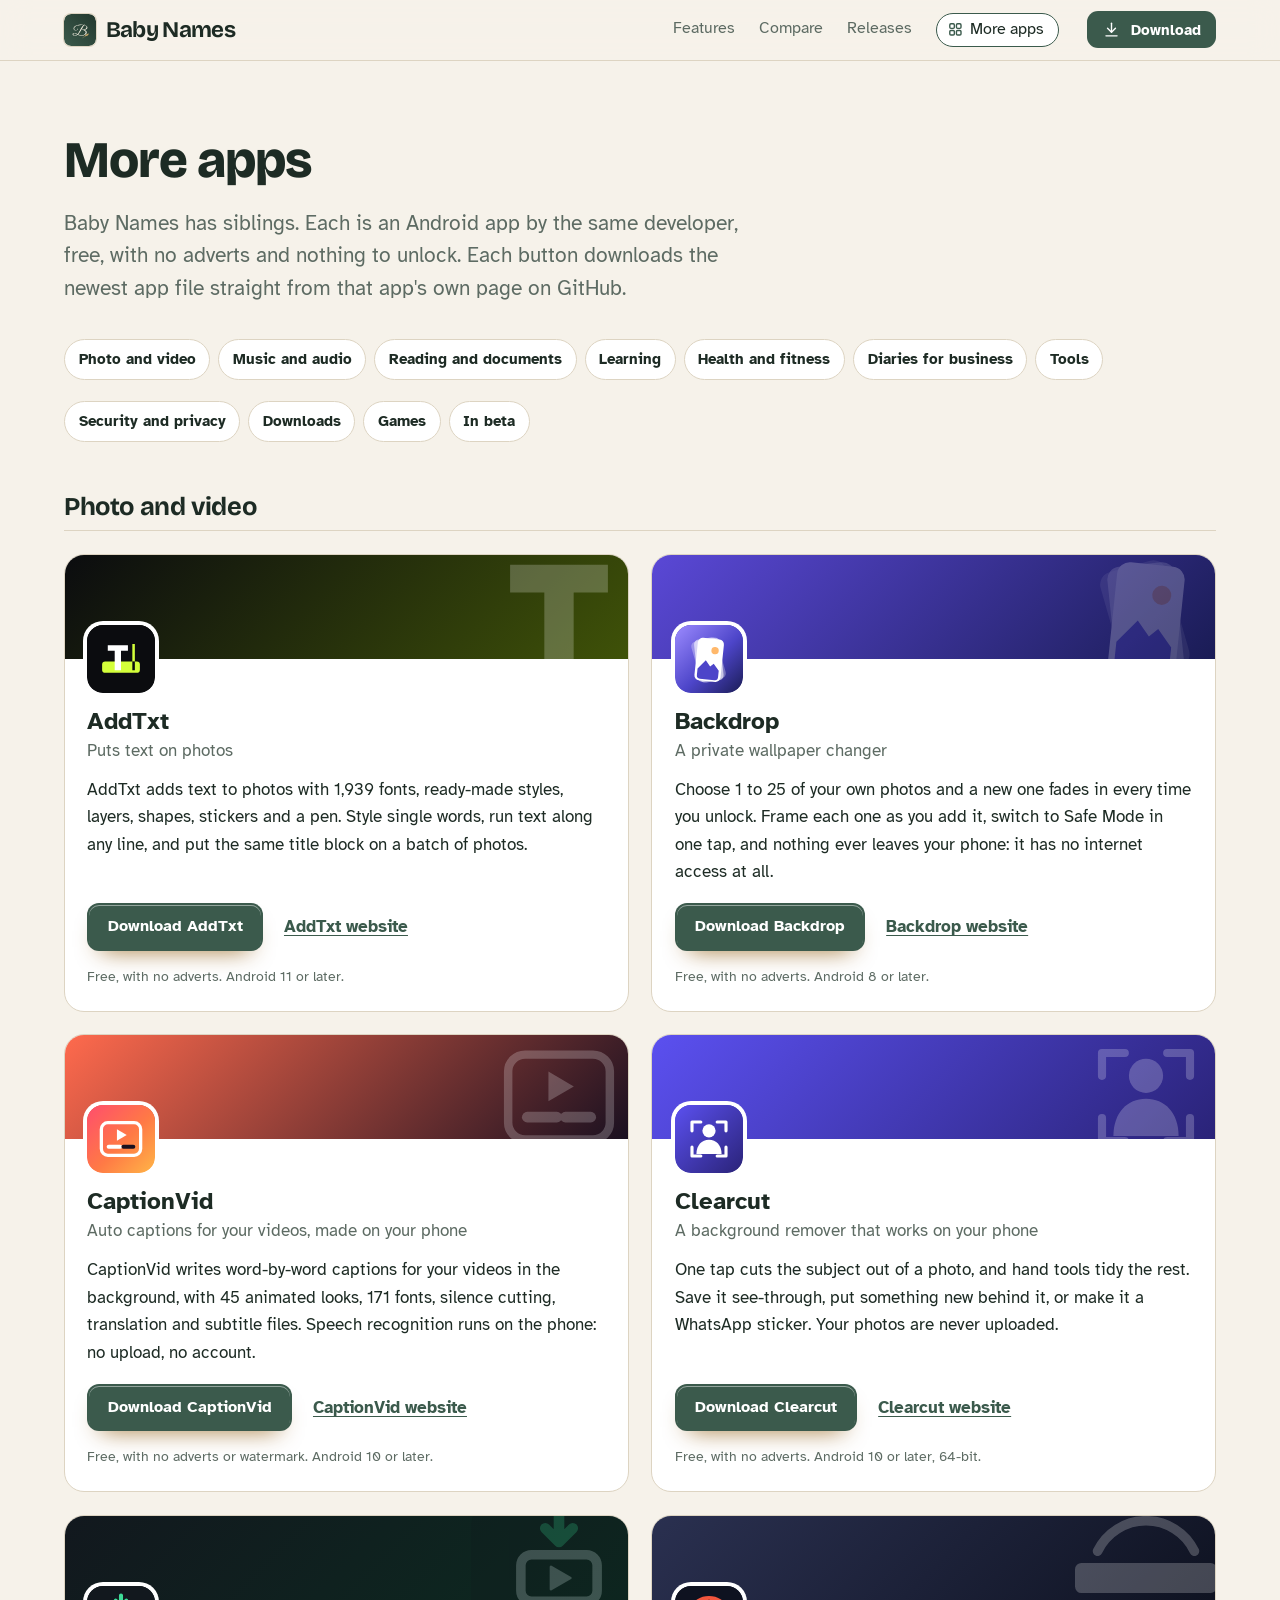
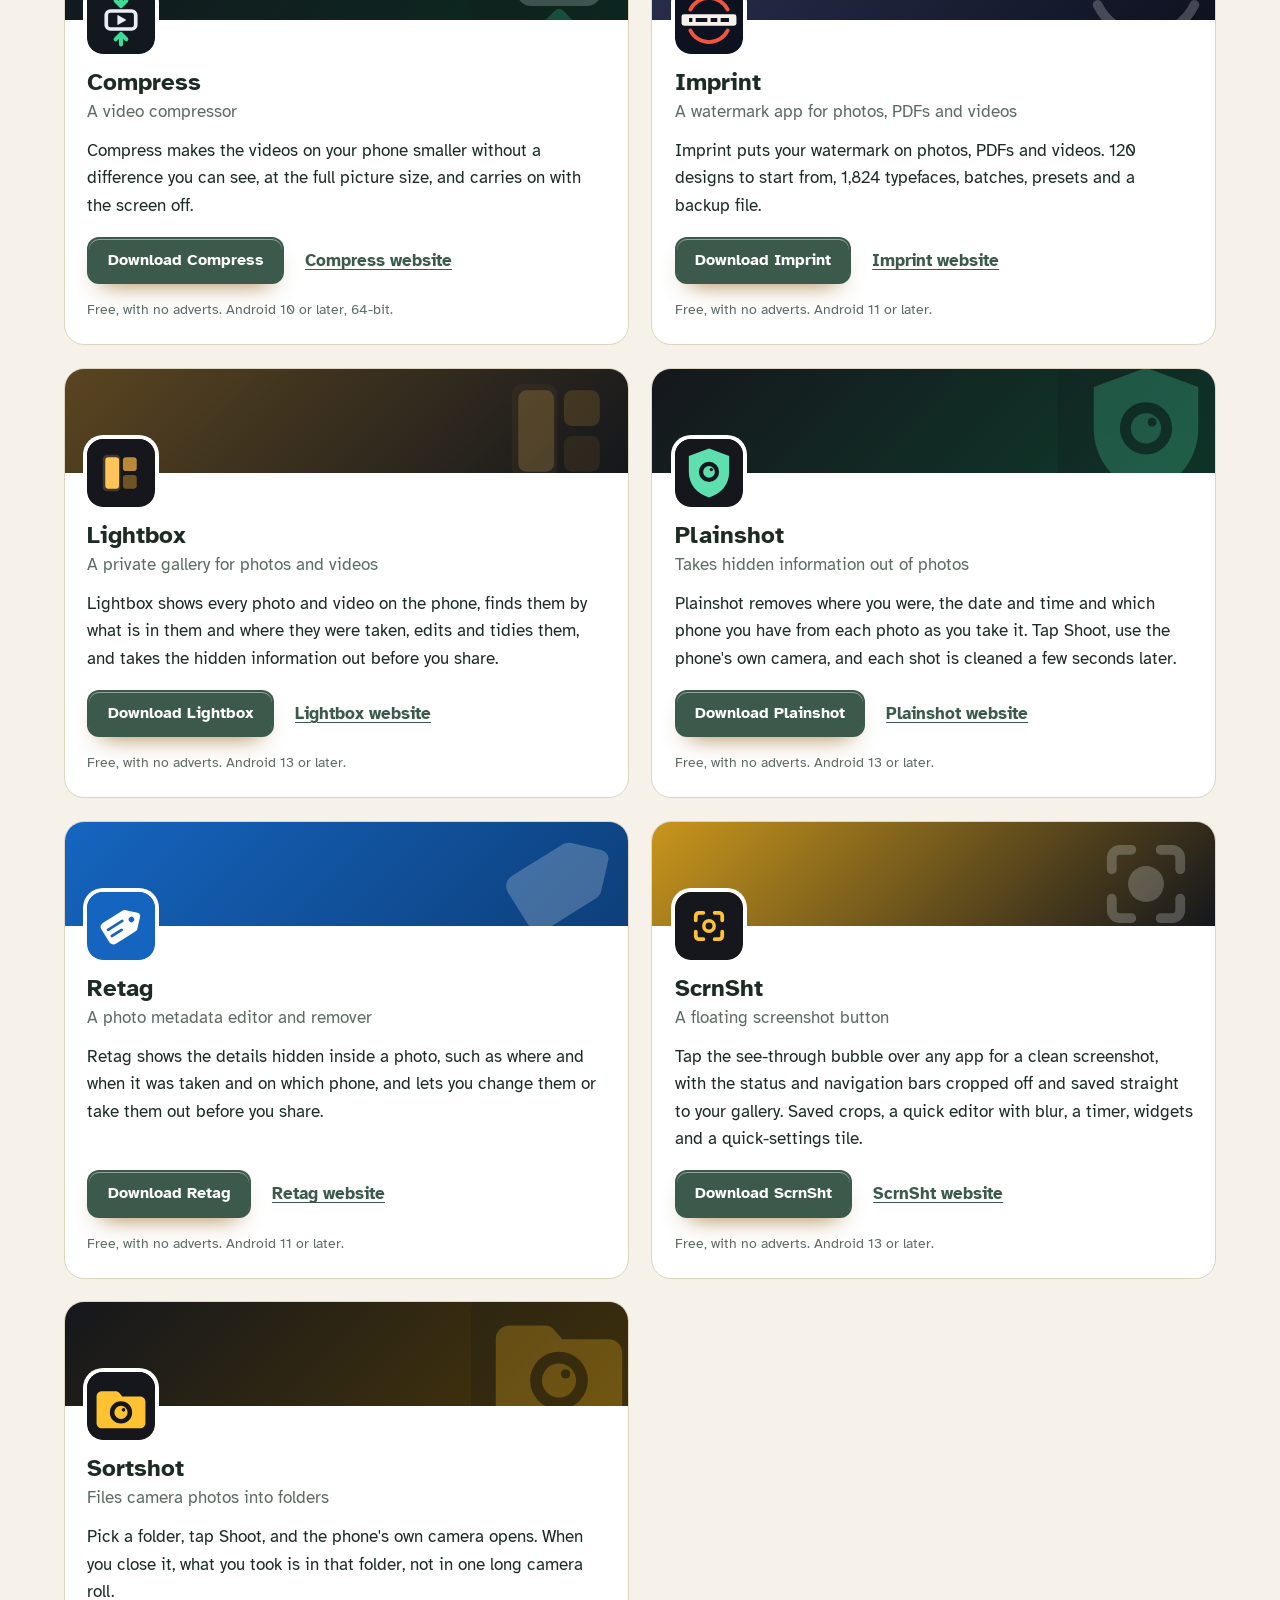
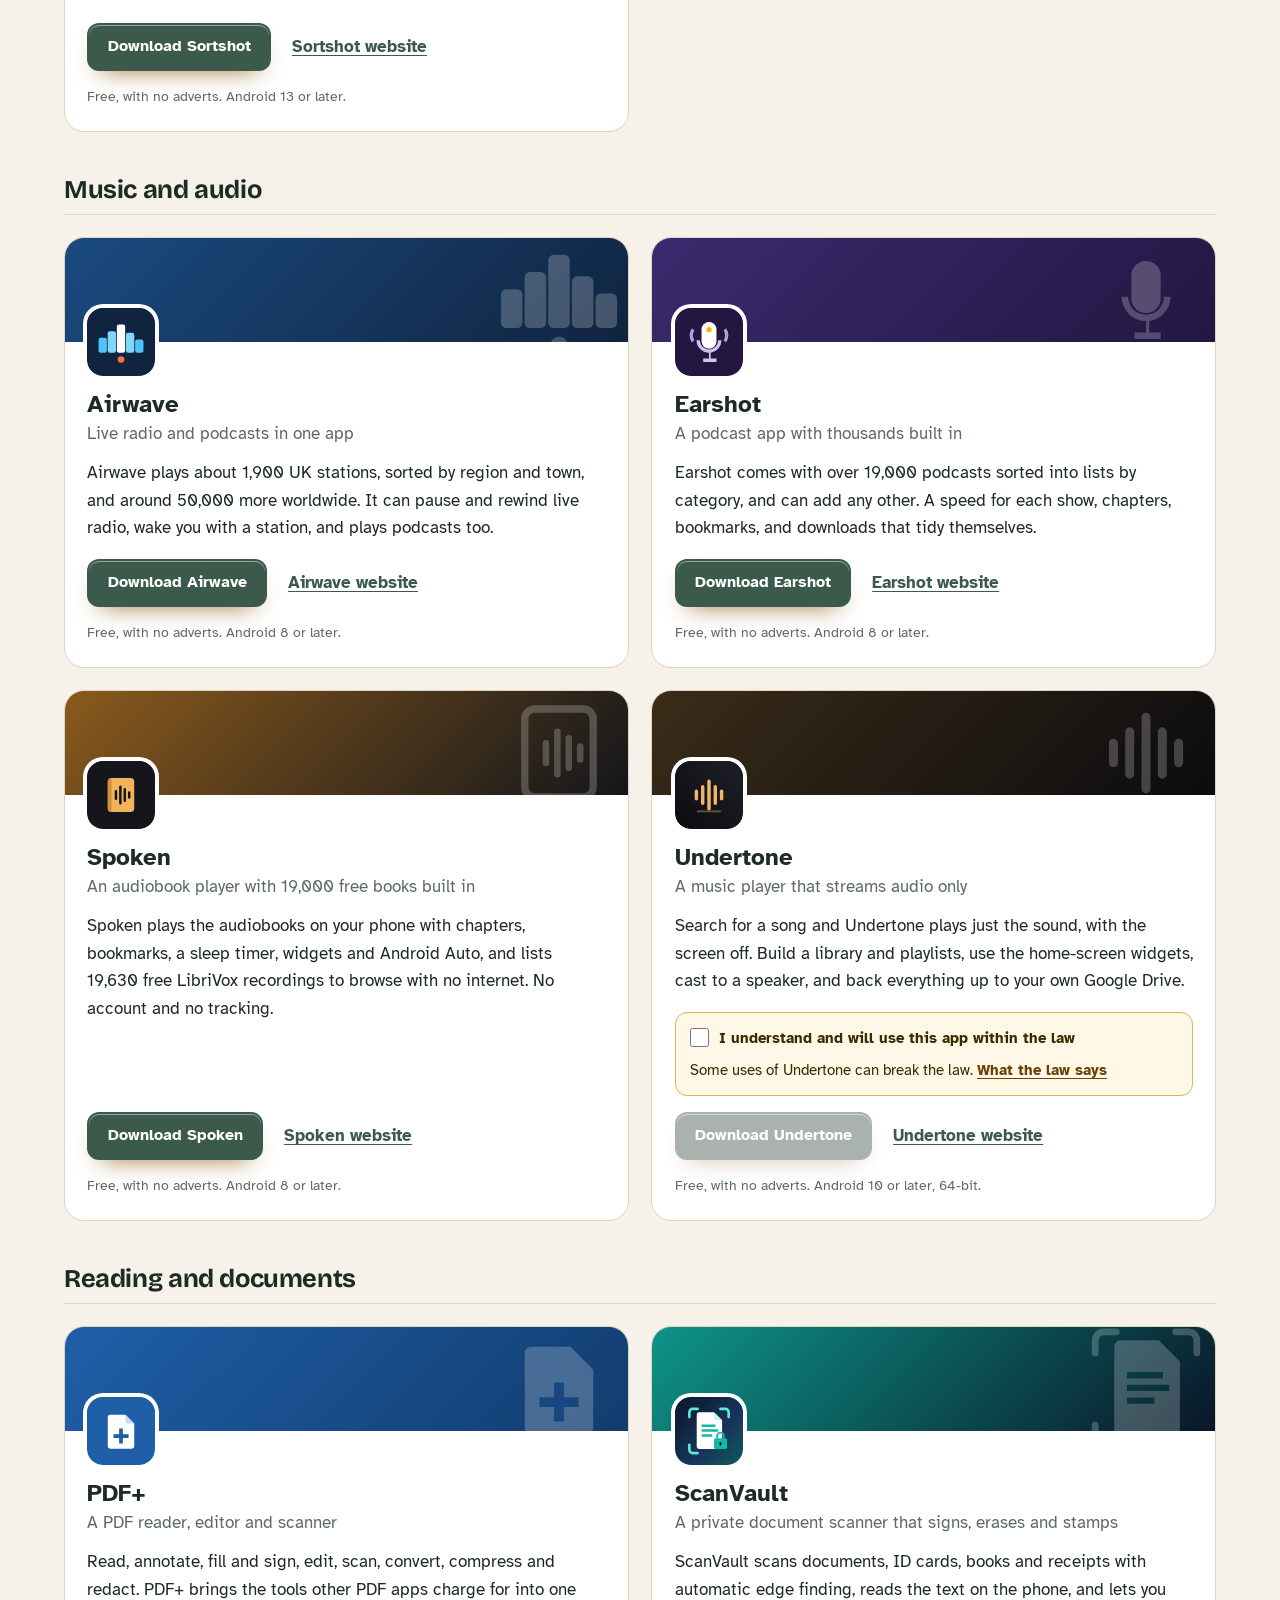
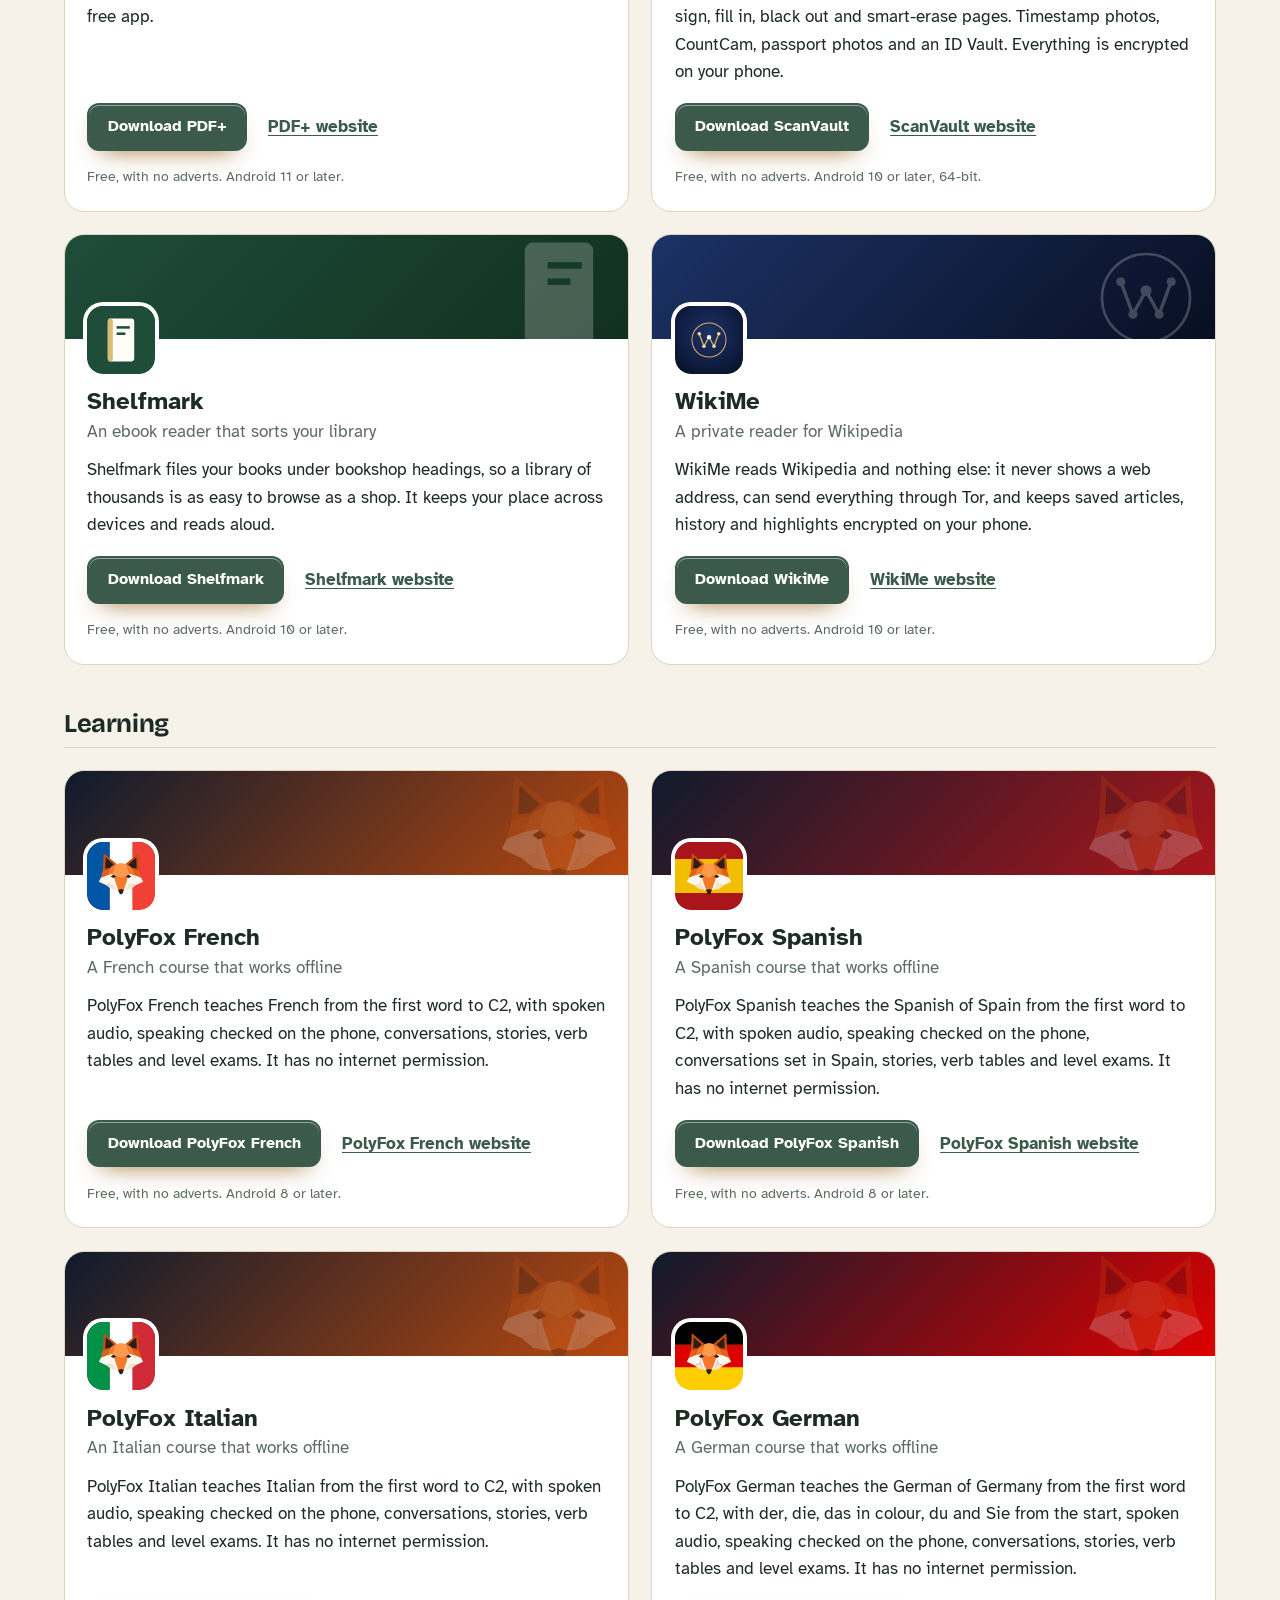
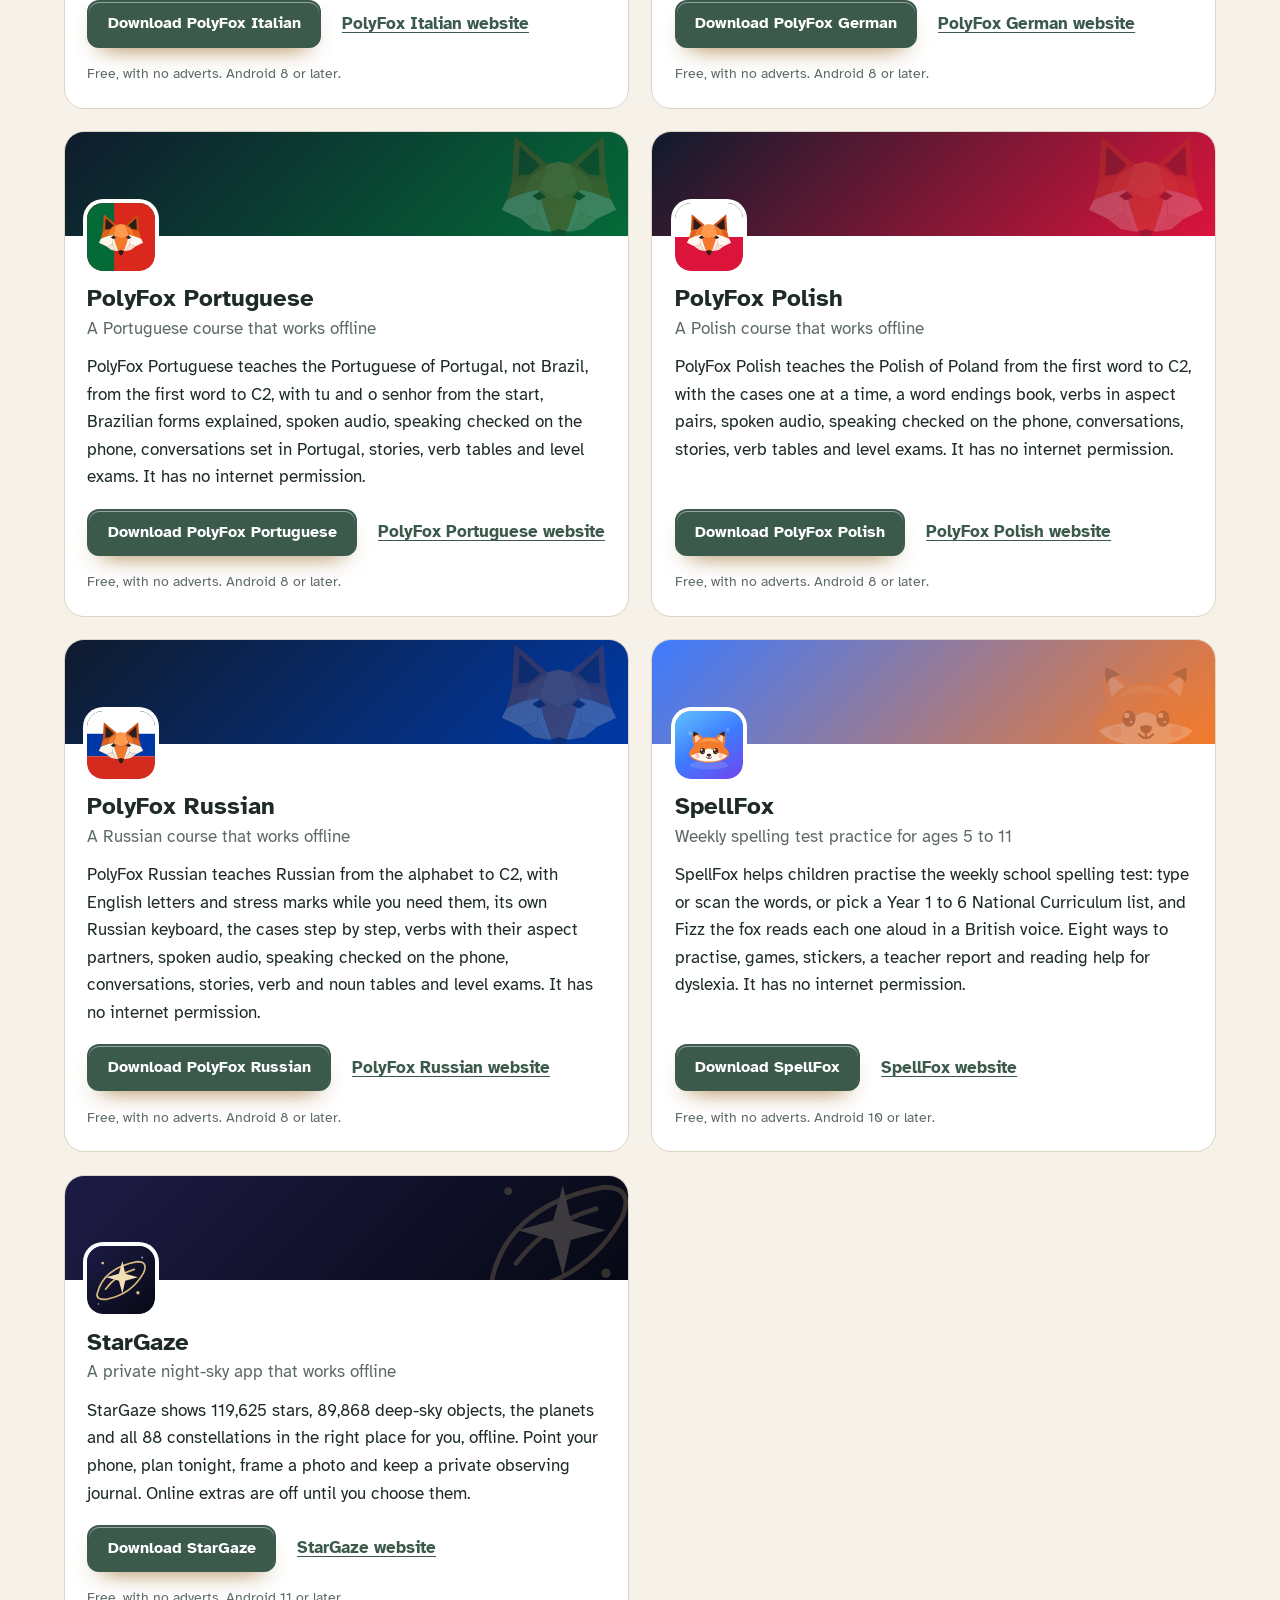
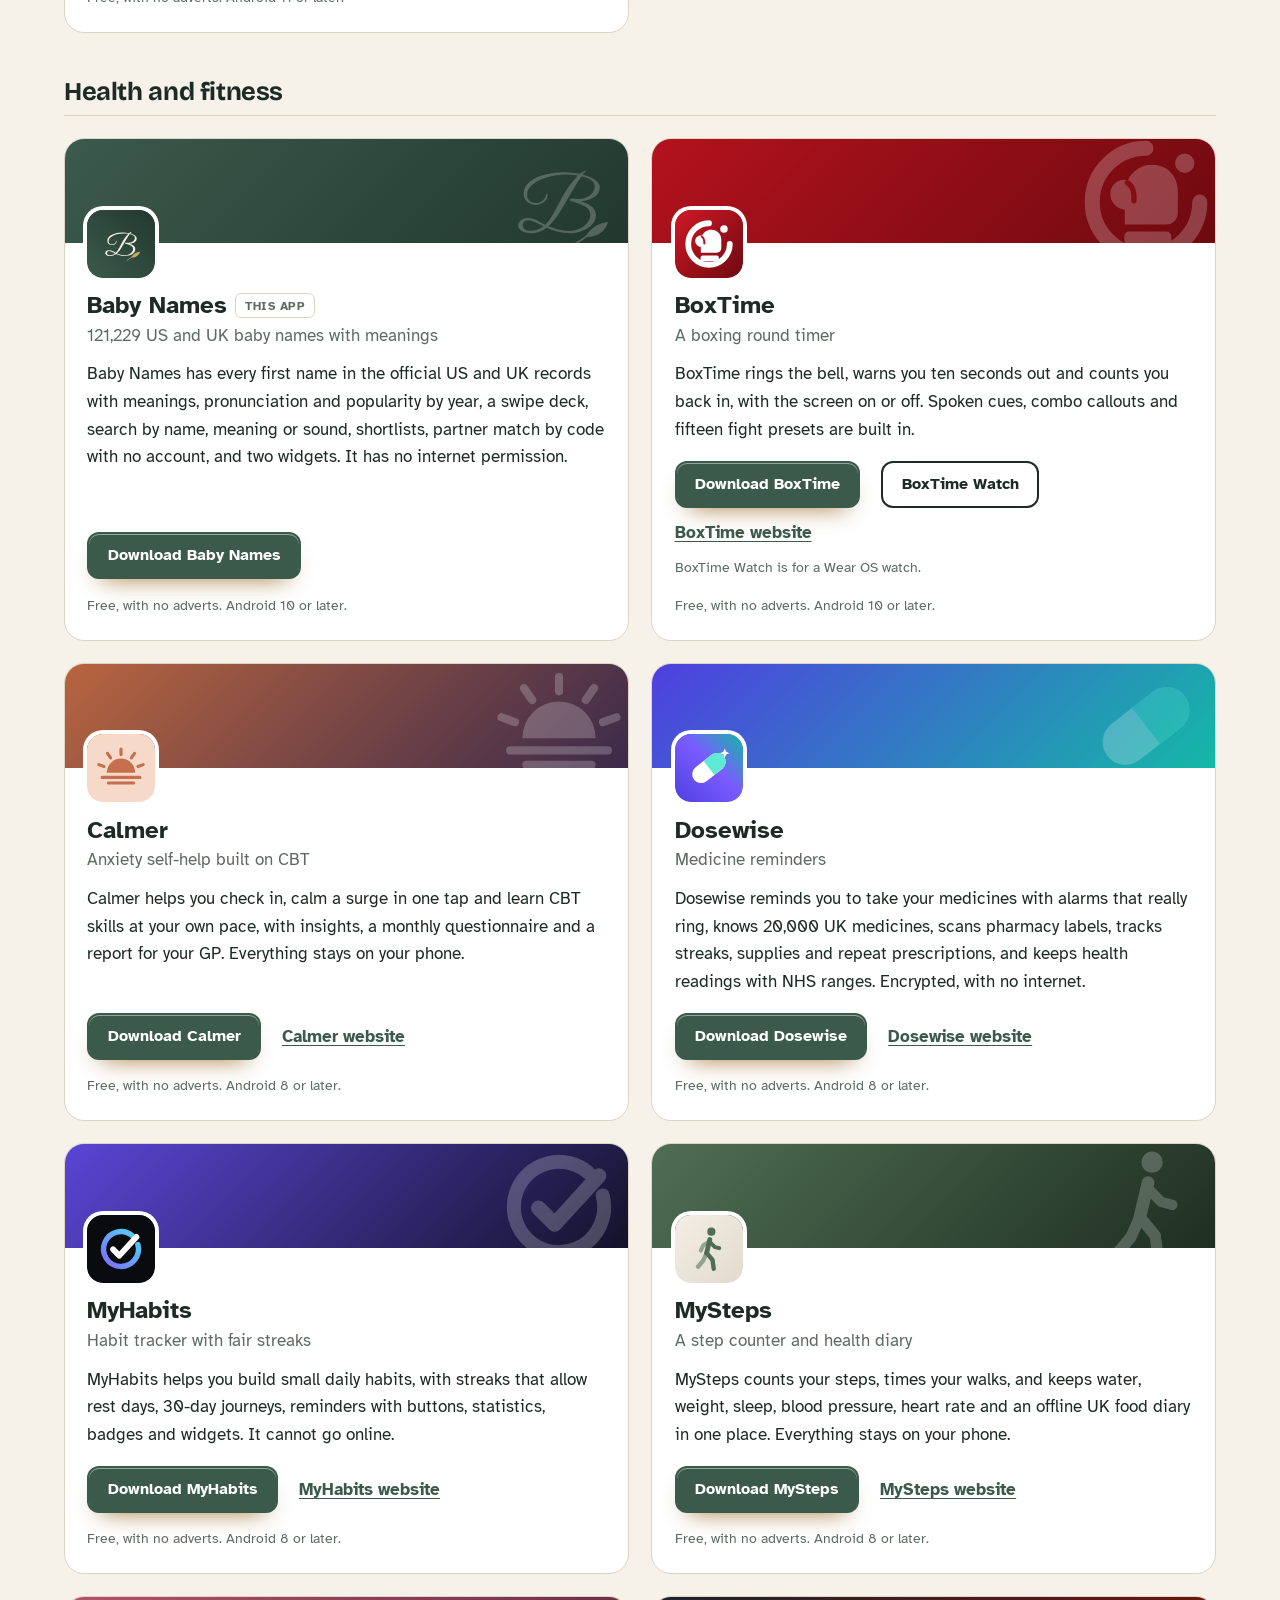
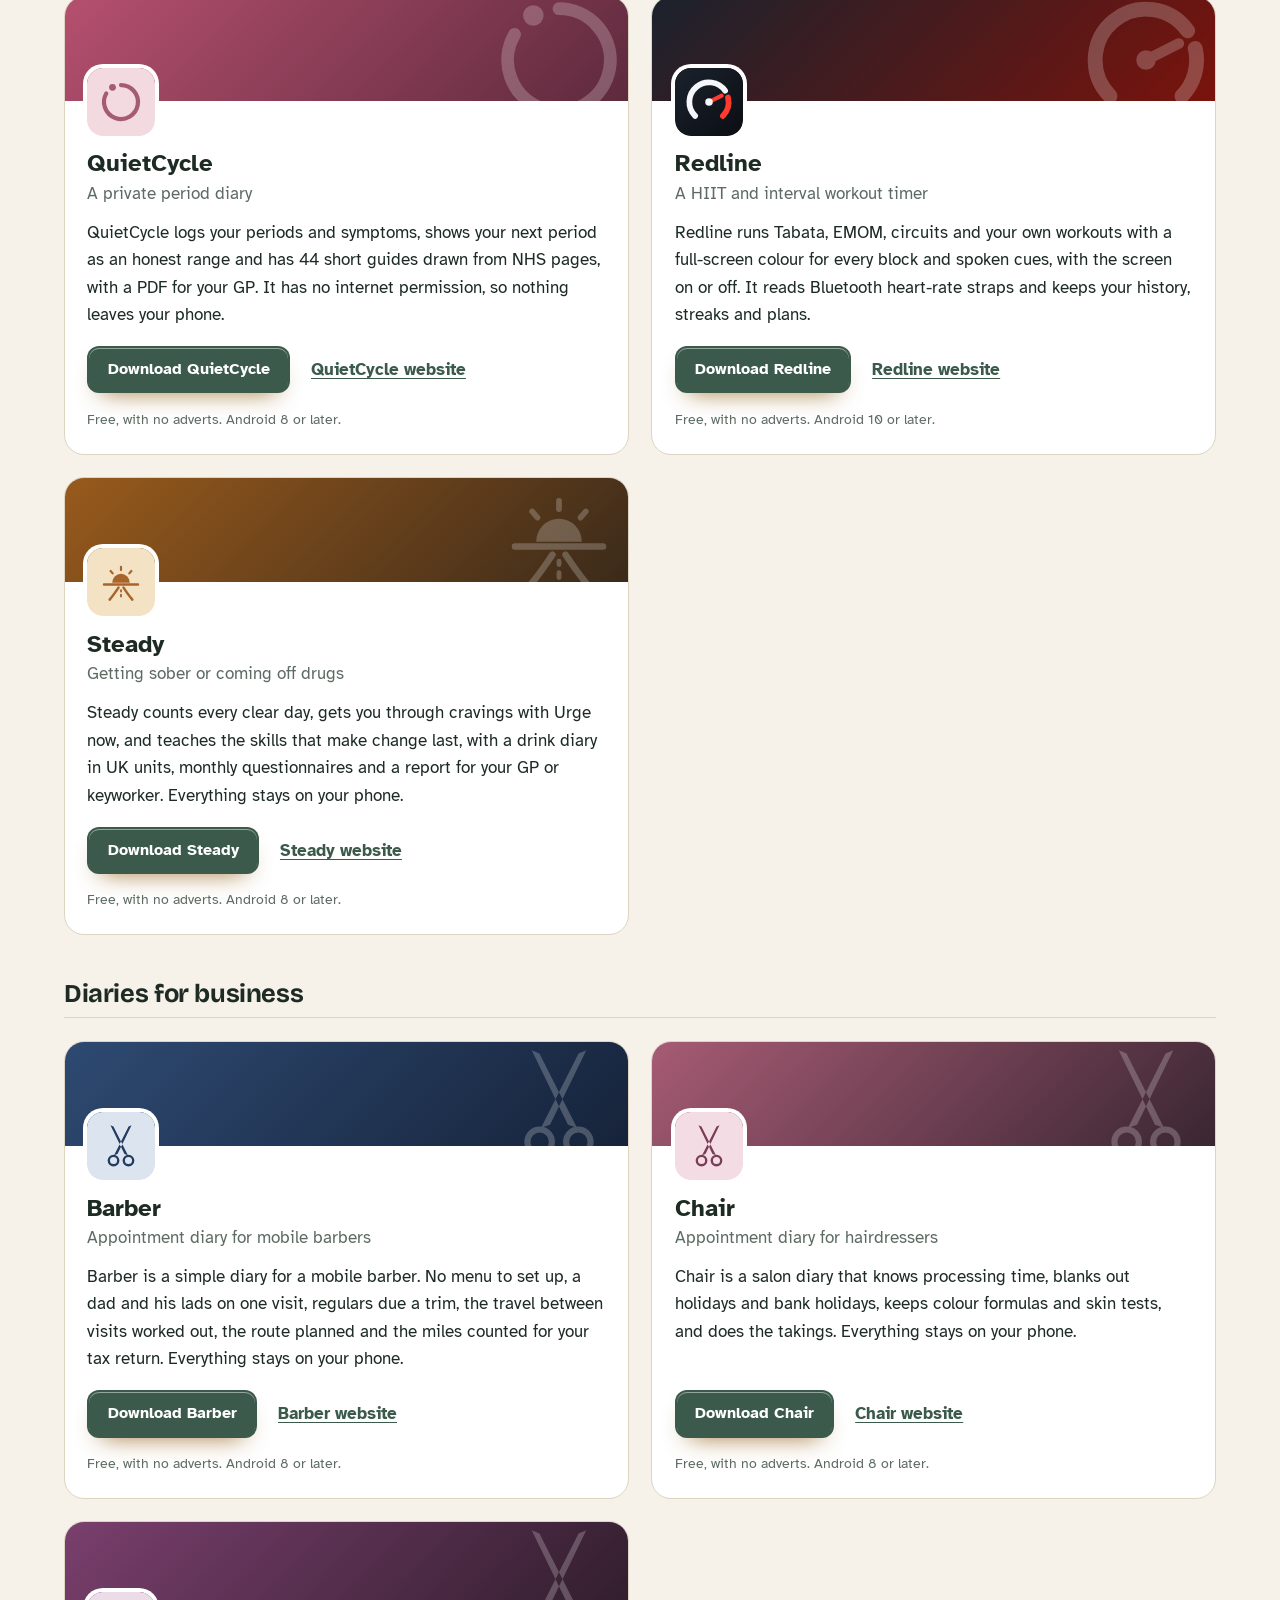
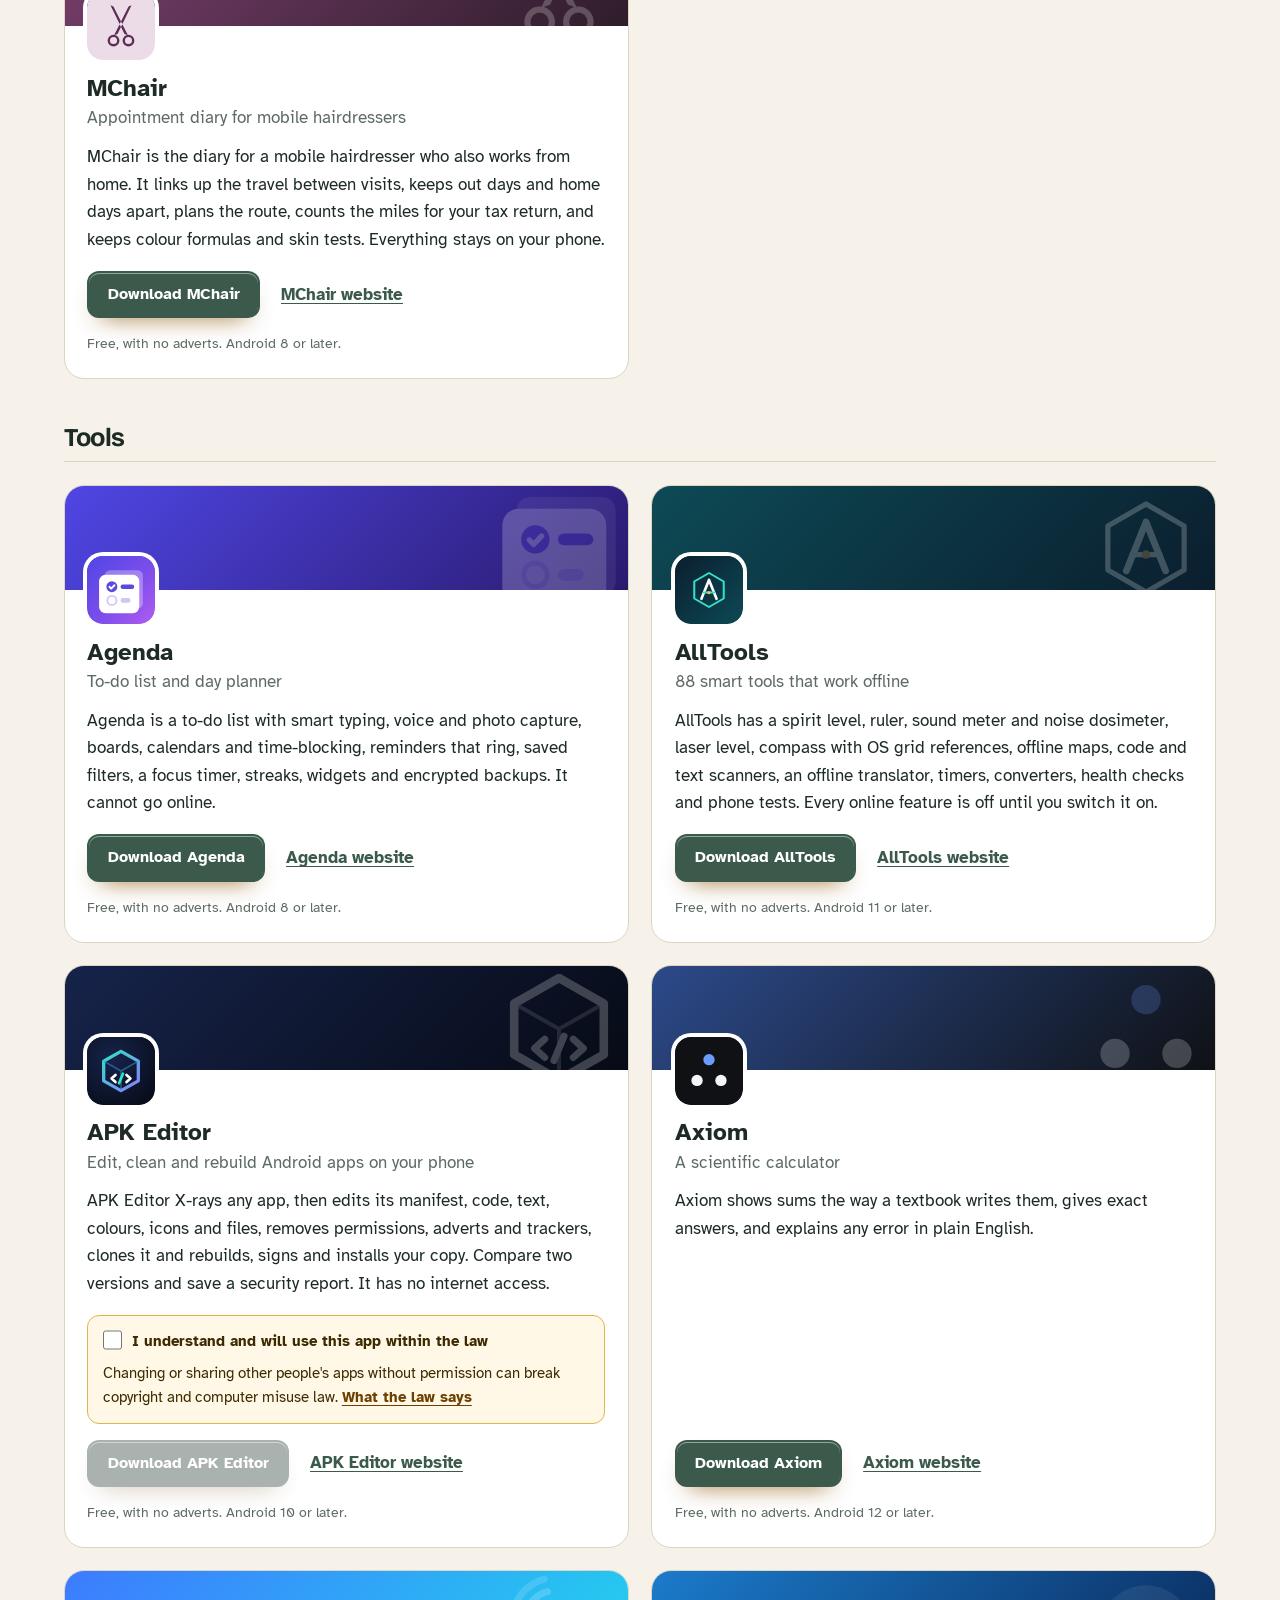
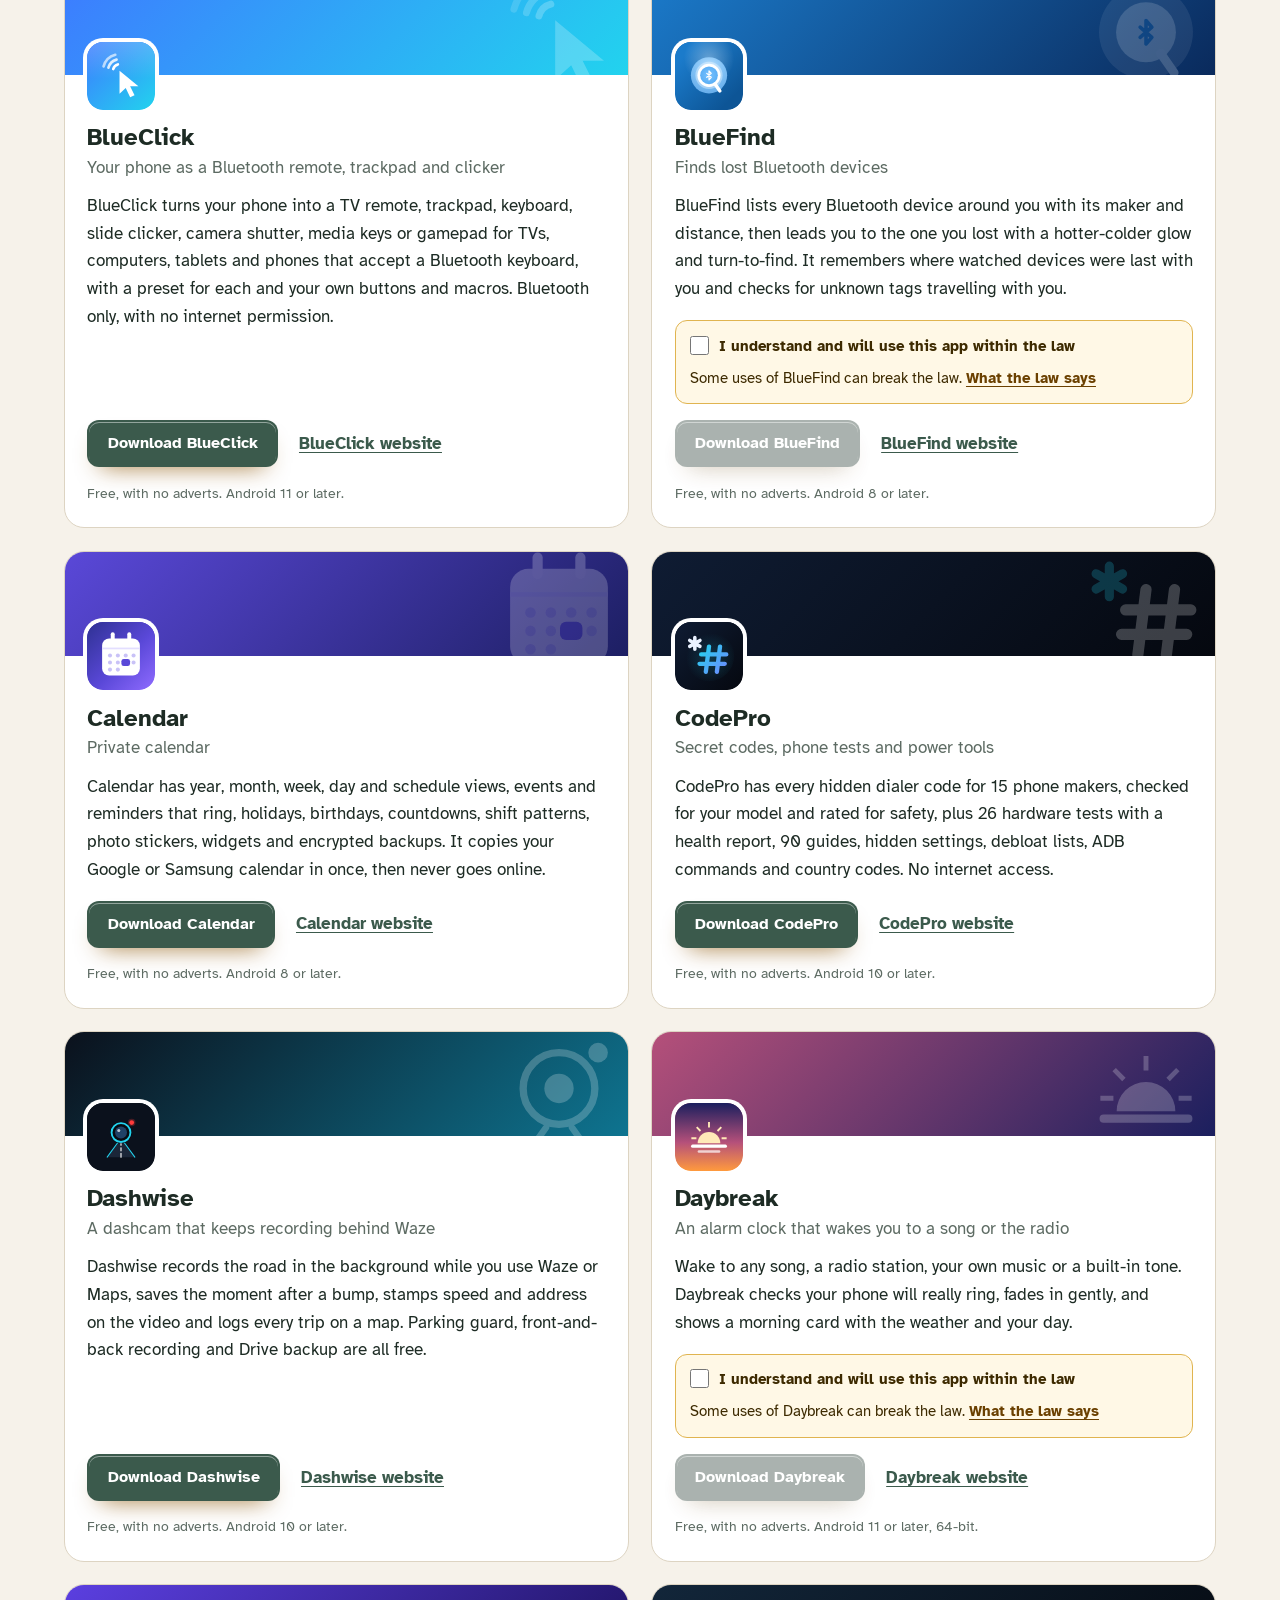
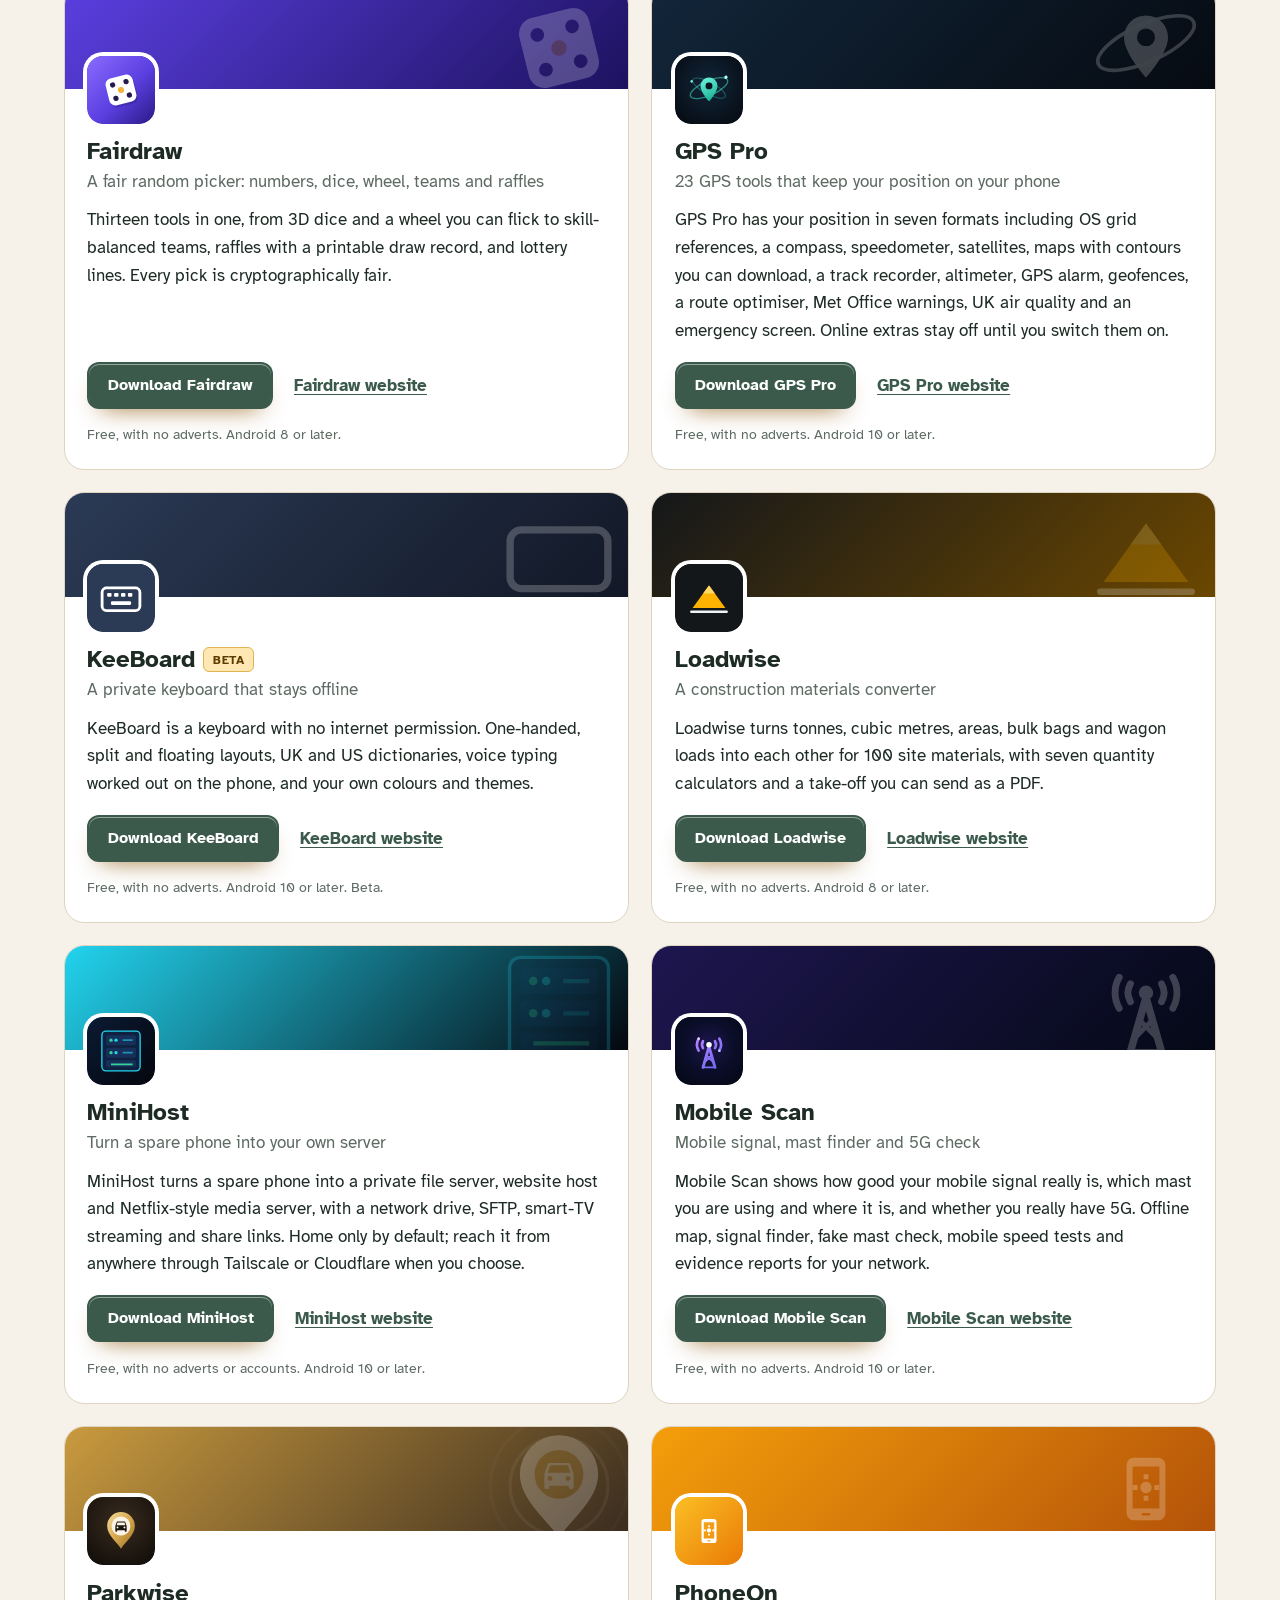
==== commit 8bc124e6: "More apps: add SpellFox" ====
--- a/more-apps.html
+++ b/more-apps.html
@@ -4,7 +4,7 @@
 <meta charset="utf-8">
 <meta name="viewport" content="width=device-width, initial-scale=1">
 <title>More free Android apps from the maker of Baby Names</title>
-<meta name="description" content="All 100 free Android apps from the maker of Baby Names, in one list by category, each with its download and a link to its website.">
+<meta name="description" content="All 101 free Android apps from the maker of Baby Names, in one list by category, each with its download and a link to its website.">
 <meta name="author" content="Jonathan Jackson">
 <link rel="canonical" href="https://customgpter.github.io/babynames/more-apps.html">
 <meta name="theme-color" content="#f6f2ea" media="(prefers-color-scheme: light)">
@@ -12,7 +12,7 @@
 <meta property="og:type" content="website">
 <meta property="og:site_name" content="Baby Names">
 <meta property="og:title" content="More free Android apps from the maker of Baby Names">
-<meta property="og:description" content="All 100 free Android apps from the maker of Baby Names, in one list by category, each with its download and a link to its website.">
+<meta property="og:description" content="All 101 free Android apps from the maker of Baby Names, in one list by category, each with its download and a link to its website.">
 <meta property="og:url" content="https://customgpter.github.io/babynames/more-apps.html">
 <meta property="og:image" content="https://customgpter.github.io/babynames/assets/og.png">
 <meta property="og:image:width" content="1200">
@@ -26,7 +26,7 @@
 <link rel="preload" href="./assets/fonts/atkinson-hyperlegible-latin-400-normal.woff2" as="font" type="font/woff2" crossorigin>
 <link rel="stylesheet" href="./assets/site.css?v=1">
 <link rel="stylesheet" href="./assets/house.css?v=1">
-<script type="application/ld+json">{"@context":"https://schema.org","@type":"ItemList","name":"Apps from the maker of Baby Names","url":"https://customgpter.github.io/babynames/more-apps.html","itemListElement":[{"@type":"ListItem","position":1,"name":"AddTxt","url":"https://customgpter.github.io/addtxt/"},{"@type":"ListItem","position":2,"name":"Backdrop","url":"https://customgpter.github.io/backdrop/"},{"@type":"ListItem","position":3,"name":"CaptionVid","url":"https://customgpter.github.io/captionvid/"},{"@type":"ListItem","position":4,"name":"Clearcut","url":"https://customgpter.github.io/clearcut/"},{"@type":"ListItem","position":5,"name":"Compress","url":"https://customgpter.github.io/compress/"},{"@type":"ListItem","position":6,"name":"Imprint","url":"https://customgpter.github.io/imprint/"},{"@type":"ListItem","position":7,"name":"Lightbox","url":"https://customgpter.github.io/lightbox/"},{"@type":"ListItem","position":8,"name":"Plainshot","url":"https://customgpter.github.io/plainshot/"},{"@type":"ListItem","position":9,"name":"Retag","url":"https://customgpter.github.io/retag/"},{"@type":"ListItem","position":10,"name":"ScrnSht","url":"https://customgpter.github.io/scrnsht/"},{"@type":"ListItem","position":11,"name":"Sortshot","url":"https://customgpter.github.io/sortshot/"},{"@type":"ListItem","position":12,"name":"Airwave","url":"https://customgpter.github.io/airwave/"},{"@type":"ListItem","position":13,"name":"Earshot","url":"https://customgpter.github.io/earshot/"},{"@type":"ListItem","position":14,"name":"Spoken","url":"https://customgpter.github.io/spoken/"},{"@type":"ListItem","position":15,"name":"Undertone","url":"https://customgpter.github.io/undertone/"},{"@type":"ListItem","position":16,"name":"PDF+","url":"https://customgpter.github.io/pdfplus/"},{"@type":"ListItem","position":17,"name":"ScanVault","url":"https://customgpter.github.io/scanvault/"},{"@type":"ListItem","position":18,"name":"Shelfmark","url":"https://customgpter.github.io/shelfmark/"},{"@type":"ListItem","position":19,"name":"WikiMe","url":"https://customgpter.github.io/wikime/"},{"@type":"ListItem","position":20,"name":"PolyFox French","url":"https://customgpter.github.io/polyfox/"},{"@type":"ListItem","position":21,"name":"PolyFox Spanish","url":"https://customgpter.github.io/polyfox-spanish/"},{"@type":"ListItem","position":22,"name":"PolyFox Italian","url":"https://customgpter.github.io/polyfox-italian/"},{"@type":"ListItem","position":23,"name":"PolyFox German","url":"https://customgpter.github.io/polyfox-german/"},{"@type":"ListItem","position":24,"name":"PolyFox Portuguese","url":"https://customgpter.github.io/polyfox-portuguese/"},{"@type":"ListItem","position":25,"name":"PolyFox Polish","url":"https://customgpter.github.io/polyfox-polish/"},{"@type":"ListItem","position":26,"name":"PolyFox Russian","url":"https://customgpter.github.io/polyfox-russian/"},{"@type":"ListItem","position":27,"name":"StarGaze","url":"https://customgpter.github.io/stargaze/"},{"@type":"ListItem","position":28,"name":"Baby Names","url":"https://customgpter.github.io/babynames/"},{"@type":"ListItem","position":29,"name":"BoxTime","url":"https://customgpter.github.io/boxtime/"},{"@type":"ListItem","position":30,"name":"Calmer","url":"https://customgpter.github.io/calmer/"},{"@type":"ListItem","position":31,"name":"Dosewise","url":"https://customgpter.github.io/dosewise/"},{"@type":"ListItem","position":32,"name":"MyHabits","url":"https://customgpter.github.io/myhabits/"},{"@type":"ListItem","position":33,"name":"MySteps","url":"https://customgpter.github.io/mysteps/"},{"@type":"ListItem","position":34,"name":"QuietCycle","url":"https://customgpter.github.io/quietcycle/"},{"@type":"ListItem","position":35,"name":"Redline","url":"https://customgpter.github.io/redline/"},{"@type":"ListItem","position":36,"name":"Steady","url":"https://customgpter.github.io/steady/"},{"@type":"ListItem","position":37,"name":"Barber","url":"https://customgpter.github.io/barber/"},{"@type":"ListItem","position":38,"name":"Chair","url":"https://customgpter.github.io/chair/"},{"@type":"ListItem","position":39,"name":"MChair","url":"https://customgpter.github.io/mchair/"},{"@type":"ListItem","position":40,"name":"Agenda","url":"https://customgpter.github.io/agenda/"},{"@type":"ListItem","position":41,"name":"AllTools","url":"https://customgpter.github.io/alltools/"},{"@type":"ListItem","position":42,"name":"APK Editor","url":"https://customgpter.github.io/apkeditor/"},{"@type":"ListItem","position":43,"name":"Axiom","url":"https://customgpter.github.io/axiom/"},{"@type":"ListItem","position":44,"name":"BlueClick","url":"https://customgpter.github.io/blueclick/"},{"@type":"ListItem","position":45,"name":"BlueFind","url":"https://customgpter.github.io/bluefind/"},{"@type":"ListItem","position":46,"name":"Calendar","url":"https://customgpter.github.io/calendar/"},{"@type":"ListItem","position":47,"name":"CodePro","url":"https://customgpter.github.io/codepro/"},{"@type":"ListItem","position":48,"name":"Dashwise","url":"https://customgpter.github.io/dashwise/"},{"@type":"ListItem","position":49,"name":"Daybreak","url":"https://customgpter.github.io/daybreak/"},{"@type":"ListItem","position":50,"name":"Fairdraw","url":"https://customgpter.github.io/fairdraw/"},{"@type":"ListItem","position":51,"name":"GPS Pro","url":"https://customgpter.github.io/gpspro/"},{"@type":"ListItem","position":52,"name":"KeeBoard","url":"https://customgpter.github.io/keeboard/"},{"@type":"ListItem","position":53,"name":"Loadwise","url":"https://customgpter.github.io/loadwise/"},{"@type":"ListItem","position":54,"name":"MiniHost","url":"https://customgpter.github.io/minihost/"},{"@type":"ListItem","position":55,"name":"Mobile Scan","url":"https://customgpter.github.io/mobilescan/"},{"@type":"ListItem","position":56,"name":"Parkwise","url":"https://customgpter.github.io/parkwise/"},{"@type":"ListItem","position":57,"name":"PhoneOn","url":"https://customgpter.github.io/phoneon/"},{"@type":"ListItem","position":58,"name":"Pocketmind","url":"https://customgpter.github.io/pocketmind/"},{"@type":"ListItem","position":59,"name":"Refine","url":"https://customgpter.github.io/refine/"},{"@type":"ListItem","position":60,"name":"Shiftwise","url":"https://customgpter.github.io/shiftwise/"},{"@type":"ListItem","position":61,"name":"SimpleCalc","url":"https://customgpter.github.io/simplecalc/"},{"@type":"ListItem","position":62,"name":"Skyline","url":"https://customgpter.github.io/skyline/"},{"@type":"ListItem","position":63,"name":"Slipway","url":"https://customgpter.github.io/slipway/"},{"@type":"ListItem","position":64,"name":"Tagger","url":"https://customgpter.github.io/tagger/"},{"@type":"ListItem","position":65,"name":"TotalClean","url":"https://customgpter.github.io/totalclean/"},{"@type":"ListItem","position":66,"name":"TVLink","url":"https://customgpter.github.io/tvlink/"},{"@type":"ListItem","position":67,"name":"Unbox","url":"https://customgpter.github.io/unbox/"},{"@type":"ListItem","position":68,"name":"WhatsKeep","url":"https://customgpter.github.io/whatskeep/"},{"@type":"ListItem","position":69,"name":"WiFi Scan","url":"https://customgpter.github.io/wifiscan/"},{"@type":"ListItem","position":70,"name":"Auditly","url":"https://customgpter.github.io/auditly/"},{"@type":"ListItem","position":71,"name":"Backchannel","url":"https://customgpter.github.io/backchannel/"},{"@type":"ListItem","position":72,"name":"ENotes","url":"https://customgpter.github.io/enotes/"},{"@type":"ListItem","position":73,"name":"FindMe","url":"https://customgpter.github.io/findme/"},{"@type":"ListItem","position":74,"name":"iLock","url":"https://customgpter.github.io/ilock/"},{"@type":"ListItem","position":75,"name":"ImSafe","url":"https://customgpter.github.io/imsafe/"},{"@type":"ListItem","position":76,"name":"IShred","url":"https://customgpter.github.io/ishred/"},{"@type":"ListItem","position":77,"name":"LockBox","url":"https://customgpter.github.io/lockbox/"},{"@type":"ListItem","position":78,"name":"PassVault","url":"https://customgpter.github.io/passvault/"},{"@type":"ListItem","position":79,"name":"SpyFind","url":"https://customgpter.github.io/spyfind/"},{"@type":"ListItem","position":80,"name":"TextWipe","url":"https://customgpter.github.io/textwipe/"},{"@type":"ListItem","position":81,"name":"Tracewire","url":"https://customgpter.github.io/tracewire/"},{"@type":"ListItem","position":82,"name":"Vigil","url":"https://customgpter.github.io/vigil/"},{"@type":"ListItem","position":83,"name":"Grab","url":"https://customgpter.github.io/grab/"},{"@type":"ListItem","position":84,"name":"Swarm","url":"https://customgpter.github.io/swarm/"},{"@type":"ListItem","position":85,"name":"Plane Games","url":"https://customgpter.github.io/plane-games/"},{"@type":"ListItem","position":86,"name":"Ninefold","url":"https://customgpter.github.io/ninefold/"},{"@type":"ListItem","position":87,"name":"Cubewise","url":"https://customgpter.github.io/cubewise/"},{"@type":"ListItem","position":88,"name":"Tilewise","url":"https://customgpter.github.io/tilewise/"},{"@type":"ListItem","position":89,"name":"Letterwise","url":"https://customgpter.github.io/letterwise/"},{"@type":"ListItem","position":90,"name":"Kingside","url":"https://customgpter.github.io/kingside/"},{"@type":"ListItem","position":91,"name":"Deckhand","url":"https://customgpter.github.io/deckhand/"},{"@type":"ListItem","position":92,"name":"SNESForge","url":"https://customgpter.github.io/snesforge/"},{"@type":"ListItem","position":93,"name":"Fame Boy","url":"https://customgpter.github.io/fameboy/"},{"@type":"ListItem","position":94,"name":"PSPPro","url":"https://customgpter.github.io/psppro/"},{"@type":"ListItem","position":95,"name":"MegaGen","url":"https://customgpter.github.io/megagen/"},{"@type":"ListItem","position":96,"name":"QVR","url":"https://customgpter.github.io/qvr/"},{"@type":"ListItem","position":97,"name":"QVR Watch","url":"https://customgpter.github.io/qvr-watch/"},{"@type":"ListItem","position":98,"name":"QVRLite","url":"https://customgpter.github.io/qvrlite/"},{"@type":"ListItem","position":99,"name":"Onionz","url":"https://customgpter.github.io/onionz/"},{"@type":"ListItem","position":100,"name":"OnionzWeb","url":"https://customgpter.github.io/onionzweb/"}]}</script>
+<script type="application/ld+json">{"@context":"https://schema.org","@type":"ItemList","name":"Apps from the maker of Baby Names","url":"https://customgpter.github.io/babynames/more-apps.html","itemListElement":[{"@type":"ListItem","position":1,"name":"AddTxt","url":"https://customgpter.github.io/addtxt/"},{"@type":"ListItem","position":2,"name":"Backdrop","url":"https://customgpter.github.io/backdrop/"},{"@type":"ListItem","position":3,"name":"CaptionVid","url":"https://customgpter.github.io/captionvid/"},{"@type":"ListItem","position":4,"name":"Clearcut","url":"https://customgpter.github.io/clearcut/"},{"@type":"ListItem","position":5,"name":"Compress","url":"https://customgpter.github.io/compress/"},{"@type":"ListItem","position":6,"name":"Imprint","url":"https://customgpter.github.io/imprint/"},{"@type":"ListItem","position":7,"name":"Lightbox","url":"https://customgpter.github.io/lightbox/"},{"@type":"ListItem","position":8,"name":"Plainshot","url":"https://customgpter.github.io/plainshot/"},{"@type":"ListItem","position":9,"name":"Retag","url":"https://customgpter.github.io/retag/"},{"@type":"ListItem","position":10,"name":"ScrnSht","url":"https://customgpter.github.io/scrnsht/"},{"@type":"ListItem","position":11,"name":"Sortshot","url":"https://customgpter.github.io/sortshot/"},{"@type":"ListItem","position":12,"name":"Airwave","url":"https://customgpter.github.io/airwave/"},{"@type":"ListItem","position":13,"name":"Earshot","url":"https://customgpter.github.io/earshot/"},{"@type":"ListItem","position":14,"name":"Spoken","url":"https://customgpter.github.io/spoken/"},{"@type":"ListItem","position":15,"name":"Undertone","url":"https://customgpter.github.io/undertone/"},{"@type":"ListItem","position":16,"name":"PDF+","url":"https://customgpter.github.io/pdfplus/"},{"@type":"ListItem","position":17,"name":"ScanVault","url":"https://customgpter.github.io/scanvault/"},{"@type":"ListItem","position":18,"name":"Shelfmark","url":"https://customgpter.github.io/shelfmark/"},{"@type":"ListItem","position":19,"name":"WikiMe","url":"https://customgpter.github.io/wikime/"},{"@type":"ListItem","position":20,"name":"PolyFox French","url":"https://customgpter.github.io/polyfox/"},{"@type":"ListItem","position":21,"name":"PolyFox Spanish","url":"https://customgpter.github.io/polyfox-spanish/"},{"@type":"ListItem","position":22,"name":"PolyFox Italian","url":"https://customgpter.github.io/polyfox-italian/"},{"@type":"ListItem","position":23,"name":"PolyFox German","url":"https://customgpter.github.io/polyfox-german/"},{"@type":"ListItem","position":24,"name":"PolyFox Portuguese","url":"https://customgpter.github.io/polyfox-portuguese/"},{"@type":"ListItem","position":25,"name":"PolyFox Polish","url":"https://customgpter.github.io/polyfox-polish/"},{"@type":"ListItem","position":26,"name":"PolyFox Russian","url":"https://customgpter.github.io/polyfox-russian/"},{"@type":"ListItem","position":27,"name":"SpellFox","url":"https://customgpter.github.io/spellfox/"},{"@type":"ListItem","position":28,"name":"StarGaze","url":"https://customgpter.github.io/stargaze/"},{"@type":"ListItem","position":29,"name":"Baby Names","url":"https://customgpter.github.io/babynames/"},{"@type":"ListItem","position":30,"name":"BoxTime","url":"https://customgpter.github.io/boxtime/"},{"@type":"ListItem","position":31,"name":"Calmer","url":"https://customgpter.github.io/calmer/"},{"@type":"ListItem","position":32,"name":"Dosewise","url":"https://customgpter.github.io/dosewise/"},{"@type":"ListItem","position":33,"name":"MyHabits","url":"https://customgpter.github.io/myhabits/"},{"@type":"ListItem","position":34,"name":"MySteps","url":"https://customgpter.github.io/mysteps/"},{"@type":"ListItem","position":35,"name":"QuietCycle","url":"https://customgpter.github.io/quietcycle/"},{"@type":"ListItem","position":36,"name":"Redline","url":"https://customgpter.github.io/redline/"},{"@type":"ListItem","position":37,"name":"Steady","url":"https://customgpter.github.io/steady/"},{"@type":"ListItem","position":38,"name":"Barber","url":"https://customgpter.github.io/barber/"},{"@type":"ListItem","position":39,"name":"Chair","url":"https://customgpter.github.io/chair/"},{"@type":"ListItem","position":40,"name":"MChair","url":"https://customgpter.github.io/mchair/"},{"@type":"ListItem","position":41,"name":"Agenda","url":"https://customgpter.github.io/agenda/"},{"@type":"ListItem","position":42,"name":"AllTools","url":"https://customgpter.github.io/alltools/"},{"@type":"ListItem","position":43,"name":"APK Editor","url":"https://customgpter.github.io/apkeditor/"},{"@type":"ListItem","position":44,"name":"Axiom","url":"https://customgpter.github.io/axiom/"},{"@type":"ListItem","position":45,"name":"BlueClick","url":"https://customgpter.github.io/blueclick/"},{"@type":"ListItem","position":46,"name":"BlueFind","url":"https://customgpter.github.io/bluefind/"},{"@type":"ListItem","position":47,"name":"Calendar","url":"https://customgpter.github.io/calendar/"},{"@type":"ListItem","position":48,"name":"CodePro","url":"https://customgpter.github.io/codepro/"},{"@type":"ListItem","position":49,"name":"Dashwise","url":"https://customgpter.github.io/dashwise/"},{"@type":"ListItem","position":50,"name":"Daybreak","url":"https://customgpter.github.io/daybreak/"},{"@type":"ListItem","position":51,"name":"Fairdraw","url":"https://customgpter.github.io/fairdraw/"},{"@type":"ListItem","position":52,"name":"GPS Pro","url":"https://customgpter.github.io/gpspro/"},{"@type":"ListItem","position":53,"name":"KeeBoard","url":"https://customgpter.github.io/keeboard/"},{"@type":"ListItem","position":54,"name":"Loadwise","url":"https://customgpter.github.io/loadwise/"},{"@type":"ListItem","position":55,"name":"MiniHost","url":"https://customgpter.github.io/minihost/"},{"@type":"ListItem","position":56,"name":"Mobile Scan","url":"https://customgpter.github.io/mobilescan/"},{"@type":"ListItem","position":57,"name":"Parkwise","url":"https://customgpter.github.io/parkwise/"},{"@type":"ListItem","position":58,"name":"PhoneOn","url":"https://customgpter.github.io/phoneon/"},{"@type":"ListItem","position":59,"name":"Pocketmind","url":"https://customgpter.github.io/pocketmind/"},{"@type":"ListItem","position":60,"name":"Refine","url":"https://customgpter.github.io/refine/"},{"@type":"ListItem","position":61,"name":"Shiftwise","url":"https://customgpter.github.io/shiftwise/"},{"@type":"ListItem","position":62,"name":"SimpleCalc","url":"https://customgpter.github.io/simplecalc/"},{"@type":"ListItem","position":63,"name":"Skyline","url":"https://customgpter.github.io/skyline/"},{"@type":"ListItem","position":64,"name":"Slipway","url":"https://customgpter.github.io/slipway/"},{"@type":"ListItem","position":65,"name":"Tagger","url":"https://customgpter.github.io/tagger/"},{"@type":"ListItem","position":66,"name":"TotalClean","url":"https://customgpter.github.io/totalclean/"},{"@type":"ListItem","position":67,"name":"TVLink","url":"https://customgpter.github.io/tvlink/"},{"@type":"ListItem","position":68,"name":"Unbox","url":"https://customgpter.github.io/unbox/"},{"@type":"ListItem","position":69,"name":"WhatsKeep","url":"https://customgpter.github.io/whatskeep/"},{"@type":"ListItem","position":70,"name":"WiFi Scan","url":"https://customgpter.github.io/wifiscan/"},{"@type":"ListItem","position":71,"name":"Auditly","url":"https://customgpter.github.io/auditly/"},{"@type":"ListItem","position":72,"name":"Backchannel","url":"https://customgpter.github.io/backchannel/"},{"@type":"ListItem","position":73,"name":"ENotes","url":"https://customgpter.github.io/enotes/"},{"@type":"ListItem","position":74,"name":"FindMe","url":"https://customgpter.github.io/findme/"},{"@type":"ListItem","position":75,"name":"iLock","url":"https://customgpter.github.io/ilock/"},{"@type":"ListItem","position":76,"name":"ImSafe","url":"https://customgpter.github.io/imsafe/"},{"@type":"ListItem","position":77,"name":"IShred","url":"https://customgpter.github.io/ishred/"},{"@type":"ListItem","position":78,"name":"LockBox","url":"https://customgpter.github.io/lockbox/"},{"@type":"ListItem","position":79,"name":"PassVault","url":"https://customgpter.github.io/passvault/"},{"@type":"ListItem","position":80,"name":"SpyFind","url":"https://customgpter.github.io/spyfind/"},{"@type":"ListItem","position":81,"name":"TextWipe","url":"https://customgpter.github.io/textwipe/"},{"@type":"ListItem","position":82,"name":"Tracewire","url":"https://customgpter.github.io/tracewire/"},{"@type":"ListItem","position":83,"name":"Vigil","url":"https://customgpter.github.io/vigil/"},{"@type":"ListItem","position":84,"name":"Grab","url":"https://customgpter.github.io/grab/"},{"@type":"ListItem","position":85,"name":"Swarm","url":"https://customgpter.github.io/swarm/"},{"@type":"ListItem","position":86,"name":"Plane Games","url":"https://customgpter.github.io/plane-games/"},{"@type":"ListItem","position":87,"name":"Ninefold","url":"https://customgpter.github.io/ninefold/"},{"@type":"ListItem","position":88,"name":"Cubewise","url":"https://customgpter.github.io/cubewise/"},{"@type":"ListItem","position":89,"name":"Tilewise","url":"https://customgpter.github.io/tilewise/"},{"@type":"ListItem","position":90,"name":"Letterwise","url":"https://customgpter.github.io/letterwise/"},{"@type":"ListItem","position":91,"name":"Kingside","url":"https://customgpter.github.io/kingside/"},{"@type":"ListItem","position":92,"name":"Deckhand","url":"https://customgpter.github.io/deckhand/"},{"@type":"ListItem","position":93,"name":"SNESForge","url":"https://customgpter.github.io/snesforge/"},{"@type":"ListItem","position":94,"name":"Fame Boy","url":"https://customgpter.github.io/fameboy/"},{"@type":"ListItem","position":95,"name":"PSPPro","url":"https://customgpter.github.io/psppro/"},{"@type":"ListItem","position":96,"name":"MegaGen","url":"https://customgpter.github.io/megagen/"},{"@type":"ListItem","position":97,"name":"QVR","url":"https://customgpter.github.io/qvr/"},{"@type":"ListItem","position":98,"name":"QVR Watch","url":"https://customgpter.github.io/qvr-watch/"},{"@type":"ListItem","position":99,"name":"QVRLite","url":"https://customgpter.github.io/qvrlite/"},{"@type":"ListItem","position":100,"name":"Onionz","url":"https://customgpter.github.io/onionz/"},{"@type":"ListItem","position":101,"name":"OnionzWeb","url":"https://customgpter.github.io/onionzweb/"}]}</script>
 <link rel="stylesheet" href="./assets/apps-list.css?v=1">
 <script src="./assets/apps-list.js?v=1" defer></script>
 </head>
@@ -77,7 +77,7 @@
 <li class="mapp" style="--b:#0f1b2d;--b2:#046a38"><div class="mapp-cover" aria-hidden="true"><svg viewBox="0 0 108 108"><polygon fill="#C94E12" points="26.7,17.9 47.0,35.1 36.1,42.9 25.1,45.2"/><polygon fill="#C94E12" points="82.9,45.2 71.9,42.9 61.0,35.1 81.3,17.9"/><polygon fill="#2B1D17" points="29.8,24.1 42.3,35.8 36.1,41.3 29.0,42.1"/><polygon fill="#2B1D17" points="79.0,42.1 71.9,41.3 65.7,35.8 78.2,24.1"/><polygon fill="#FF9A4D" points="54.0,33.5 47.0,35.1 41.5,50.7 54.0,56.9"/><polygon fill="#FF9A4D" points="54.0,56.9 66.5,50.7 61.0,35.1 54.0,33.5"/><polygon fill="#F47A2A" points="47.0,35.1 36.1,42.9 32.2,53.0 41.5,50.7"/><polygon fill="#F47A2A" points="66.5,50.7 75.8,53.0 71.9,42.9 61.0,35.1"/><polygon fill="#E2611A" points="36.1,42.9 25.1,45.2 22.0,56.9 32.2,53.0"/><polygon fill="#E2611A" points="75.8,53.0 86.0,56.9 82.9,45.2 71.9,42.9"/><polygon fill="#FFF6EC" points="32.2,53.0 22.0,56.9 18.9,63.1 30.6,68.6 40.7,65.5 41.5,50.7"/><polygon fill="#FFF6EC" points="66.5,50.7 67.3,65.5 77.4,68.6 89.1,63.1 86.0,56.9 75.8,53.0"/><polygon fill="#F3E3D2" points="30.6,68.6 40.7,65.5 47.0,76.4 38.4,74.8"/><polygon fill="#F3E3D2" points="69.6,74.8 61.0,76.4 67.3,65.5 77.4,68.6"/><polygon fill="#F47A2A" points="41.5,50.7 54.0,56.9 54.0,78.0 49.3,76.4 44.6,62.4"/><polygon fill="#F47A2A" points="63.4,62.4 58.7,76.4 54.0,78.0 54.0,56.9 66.5,50.7"/><polygon fill="#FFF6EC" points="41.5,50.7 44.6,62.4 49.3,76.4 47.0,76.4 40.7,65.5"/><polygon fill="#FFF6EC" points="67.3,65.5 61.0,76.4 58.7,76.4 63.4,62.4 66.5,50.7"/><polygon fill="#2B1D17" points="49.3,76.4 54.0,74.8 58.7,76.4 56.3,81.9 54.0,83.4 51.7,81.9"/><polygon fill="#2B1D17" points="37.6,54.6 42.3,51.8 46.2,55.3 41.5,57.3"/><polygon fill="#2B1D17" points="66.5,57.3 61.8,55.3 65.7,51.8 70.4,54.6"/></svg></div><div class="mapp-body"><svg class="mapp-icon" viewBox="0 0 108 108" aria-hidden="true"><rect width="108" height="108" rx="24" fill="#DA291C"/><path fill="#046A38" d="M24 0H43.2V108H24A24 24 0 0 1 0 84V24A24 24 0 0 1 24 0Z"/><circle cx="43.2" cy="54" r="16" fill="none" stroke="#FFD100" stroke-width="3.2"/><polygon fill="#C94E12" points="26.7,17.9 47.0,35.1 36.1,42.9 25.1,45.2"/><polygon fill="#C94E12" points="82.9,45.2 71.9,42.9 61.0,35.1 81.3,17.9"/><polygon fill="#2B1D17" points="29.8,24.1 42.3,35.8 36.1,41.3 29.0,42.1"/><polygon fill="#2B1D17" points="79.0,42.1 71.9,41.3 65.7,35.8 78.2,24.1"/><polygon fill="#FF9A4D" points="54.0,33.5 47.0,35.1 41.5,50.7 54.0,56.9"/><polygon fill="#FF9A4D" points="54.0,56.9 66.5,50.7 61.0,35.1 54.0,33.5"/><polygon fill="#F47A2A" points="47.0,35.1 36.1,42.9 32.2,53.0 41.5,50.7"/><polygon fill="#F47A2A" points="66.5,50.7 75.8,53.0 71.9,42.9 61.0,35.1"/><polygon fill="#E2611A" points="36.1,42.9 25.1,45.2 22.0,56.9 32.2,53.0"/><polygon fill="#E2611A" points="75.8,53.0 86.0,56.9 82.9,45.2 71.9,42.9"/><polygon fill="#FFF6EC" points="32.2,53.0 22.0,56.9 18.9,63.1 30.6,68.6 40.7,65.5 41.5,50.7"/><polygon fill="#FFF6EC" points="66.5,50.7 67.3,65.5 77.4,68.6 89.1,63.1 86.0,56.9 75.8,53.0"/><polygon fill="#F3E3D2" points="30.6,68.6 40.7,65.5 47.0,76.4 38.4,74.8"/><polygon fill="#F3E3D2" points="69.6,74.8 61.0,76.4 67.3,65.5 77.4,68.6"/><polygon fill="#F47A2A" points="41.5,50.7 54.0,56.9 54.0,78.0 49.3,76.4 44.6,62.4"/><polygon fill="#F47A2A" points="63.4,62.4 58.7,76.4 54.0,78.0 54.0,56.9 66.5,50.7"/><polygon fill="#FFF6EC" points="41.5,50.7 44.6,62.4 49.3,76.4 47.0,76.4 40.7,65.5"/><polygon fill="#FFF6EC" points="67.3,65.5 61.0,76.4 58.7,76.4 63.4,62.4 66.5,50.7"/><polygon fill="#2B1D17" points="49.3,76.4 54.0,74.8 58.7,76.4 56.3,81.9 54.0,83.4 51.7,81.9"/><polygon fill="#2B1D17" points="37.6,54.6 42.3,51.8 46.2,55.3 41.5,57.3"/><polygon fill="#2B1D17" points="66.5,57.3 61.8,55.3 65.7,51.8 70.4,54.6"/></svg><h3>PolyFox Portuguese</h3><p class="mapp-kind">A Portuguese course that works offline</p><p class="mapp-say">PolyFox Portuguese teaches the Portuguese of Portugal, not Brazil, from the first word to C2, with tu and o senhor from the start, Brazilian forms explained, spoken audio, speaking checked on the phone, conversations set in Portugal, stories, verb tables and level exams. It has no internet permission.</p><p class="mapp-go"><a class="button" href="https://github.com/CustomGPTer/polyfox-portuguese/releases/latest/download/PolyFoxPortuguese.apk">Download PolyFox Portuguese</a><a class="mapp-site" href="https://customgpter.github.io/polyfox-portuguese/">PolyFox Portuguese website</a></p><p class="mapp-needs">Free, with no adverts. Android 8 or later.</p></div></li>
 <li class="mapp" style="--b:#0f1b2d;--b2:#dc143c"><div class="mapp-cover" aria-hidden="true"><svg viewBox="0 0 108 108"><polygon fill="#C94E12" points="26.7,17.9 47.0,35.1 36.1,42.9 25.1,45.2"/><polygon fill="#C94E12" points="82.9,45.2 71.9,42.9 61.0,35.1 81.3,17.9"/><polygon fill="#2B1D17" points="29.8,24.1 42.3,35.8 36.1,41.3 29.0,42.1"/><polygon fill="#2B1D17" points="79.0,42.1 71.9,41.3 65.7,35.8 78.2,24.1"/><polygon fill="#FF9A4D" points="54.0,33.5 47.0,35.1 41.5,50.7 54.0,56.9"/><polygon fill="#FF9A4D" points="54.0,56.9 66.5,50.7 61.0,35.1 54.0,33.5"/><polygon fill="#F47A2A" points="47.0,35.1 36.1,42.9 32.2,53.0 41.5,50.7"/><polygon fill="#F47A2A" points="66.5,50.7 75.8,53.0 71.9,42.9 61.0,35.1"/><polygon fill="#E2611A" points="36.1,42.9 25.1,45.2 22.0,56.9 32.2,53.0"/><polygon fill="#E2611A" points="75.8,53.0 86.0,56.9 82.9,45.2 71.9,42.9"/><polygon fill="#FFF6EC" points="32.2,53.0 22.0,56.9 18.9,63.1 30.6,68.6 40.7,65.5 41.5,50.7"/><polygon fill="#FFF6EC" points="66.5,50.7 67.3,65.5 77.4,68.6 89.1,63.1 86.0,56.9 75.8,53.0"/><polygon fill="#F3E3D2" points="30.6,68.6 40.7,65.5 47.0,76.4 38.4,74.8"/><polygon fill="#F3E3D2" points="69.6,74.8 61.0,76.4 67.3,65.5 77.4,68.6"/><polygon fill="#F47A2A" points="41.5,50.7 54.0,56.9 54.0,78.0 49.3,76.4 44.6,62.4"/><polygon fill="#F47A2A" points="63.4,62.4 58.7,76.4 54.0,78.0 54.0,56.9 66.5,50.7"/><polygon fill="#FFF6EC" points="41.5,50.7 44.6,62.4 49.3,76.4 47.0,76.4 40.7,65.5"/><polygon fill="#FFF6EC" points="67.3,65.5 61.0,76.4 58.7,76.4 63.4,62.4 66.5,50.7"/><polygon fill="#2B1D17" points="49.3,76.4 54.0,74.8 58.7,76.4 56.3,81.9 54.0,83.4 51.7,81.9"/><polygon fill="#2B1D17" points="37.6,54.6 42.3,51.8 46.2,55.3 41.5,57.3"/><polygon fill="#2B1D17" points="66.5,57.3 61.8,55.3 65.7,51.8 70.4,54.6"/></svg></div><div class="mapp-body"><svg class="mapp-icon" viewBox="0 0 108 108" aria-hidden="true"><rect width="108" height="108" rx="24" fill="#FFFFFF"/><path fill="#DC143C" d="M0 54H108V84A24 24 0 0 1 84 108H24A24 24 0 0 1 0 84Z"/><polygon fill="#C94E12" points="26.7,17.9 47.0,35.1 36.1,42.9 25.1,45.2"/><polygon fill="#C94E12" points="82.9,45.2 71.9,42.9 61.0,35.1 81.3,17.9"/><polygon fill="#2B1D17" points="29.8,24.1 42.3,35.8 36.1,41.3 29.0,42.1"/><polygon fill="#2B1D17" points="79.0,42.1 71.9,41.3 65.7,35.8 78.2,24.1"/><polygon fill="#FF9A4D" points="54.0,33.5 47.0,35.1 41.5,50.7 54.0,56.9"/><polygon fill="#FF9A4D" points="54.0,56.9 66.5,50.7 61.0,35.1 54.0,33.5"/><polygon fill="#F47A2A" points="47.0,35.1 36.1,42.9 32.2,53.0 41.5,50.7"/><polygon fill="#F47A2A" points="66.5,50.7 75.8,53.0 71.9,42.9 61.0,35.1"/><polygon fill="#E2611A" points="36.1,42.9 25.1,45.2 22.0,56.9 32.2,53.0"/><polygon fill="#E2611A" points="75.8,53.0 86.0,56.9 82.9,45.2 71.9,42.9"/><polygon fill="#FFF6EC" points="32.2,53.0 22.0,56.9 18.9,63.1 30.6,68.6 40.7,65.5 41.5,50.7"/><polygon fill="#FFF6EC" points="66.5,50.7 67.3,65.5 77.4,68.6 89.1,63.1 86.0,56.9 75.8,53.0"/><polygon fill="#F3E3D2" points="30.6,68.6 40.7,65.5 47.0,76.4 38.4,74.8"/><polygon fill="#F3E3D2" points="69.6,74.8 61.0,76.4 67.3,65.5 77.4,68.6"/><polygon fill="#F47A2A" points="41.5,50.7 54.0,56.9 54.0,78.0 49.3,76.4 44.6,62.4"/><polygon fill="#F47A2A" points="63.4,62.4 58.7,76.4 54.0,78.0 54.0,56.9 66.5,50.7"/><polygon fill="#FFF6EC" points="41.5,50.7 44.6,62.4 49.3,76.4 47.0,76.4 40.7,65.5"/><polygon fill="#FFF6EC" points="67.3,65.5 61.0,76.4 58.7,76.4 63.4,62.4 66.5,50.7"/><polygon fill="#2B1D17" points="49.3,76.4 54.0,74.8 58.7,76.4 56.3,81.9 54.0,83.4 51.7,81.9"/><polygon fill="#2B1D17" points="37.6,54.6 42.3,51.8 46.2,55.3 41.5,57.3"/><polygon fill="#2B1D17" points="66.5,57.3 61.8,55.3 65.7,51.8 70.4,54.6"/></svg><h3>PolyFox Polish</h3><p class="mapp-kind">A Polish course that works offline</p><p class="mapp-say">PolyFox Polish teaches the Polish of Poland from the first word to C2, with the cases one at a time, a word endings book, verbs in aspect pairs, spoken audio, speaking checked on the phone, conversations, stories, verb tables and level exams. It has no internet permission.</p><p class="mapp-go"><a class="button" href="https://github.com/CustomGPTer/polyfox-polish/releases/latest/download/PolyFoxPolish.apk">Download PolyFox Polish</a><a class="mapp-site" href="https://customgpter.github.io/polyfox-polish/">PolyFox Polish website</a></p><p class="mapp-needs">Free, with no adverts. Android 8 or later.</p></div></li>
 <li class="mapp" style="--b:#0f1b2d;--b2:#0039a6"><div class="mapp-cover" aria-hidden="true"><svg viewBox="0 0 108 108"><polygon fill="#C94E12" points="26.7,17.9 47.0,35.1 36.1,42.9 25.1,45.2"/><polygon fill="#C94E12" points="82.9,45.2 71.9,42.9 61.0,35.1 81.3,17.9"/><polygon fill="#2B1D17" points="29.8,24.1 42.3,35.8 36.1,41.3 29.0,42.1"/><polygon fill="#2B1D17" points="79.0,42.1 71.9,41.3 65.7,35.8 78.2,24.1"/><polygon fill="#FF9A4D" points="54.0,33.5 47.0,35.1 41.5,50.7 54.0,56.9"/><polygon fill="#FF9A4D" points="54.0,56.9 66.5,50.7 61.0,35.1 54.0,33.5"/><polygon fill="#F47A2A" points="47.0,35.1 36.1,42.9 32.2,53.0 41.5,50.7"/><polygon fill="#F47A2A" points="66.5,50.7 75.8,53.0 71.9,42.9 61.0,35.1"/><polygon fill="#E2611A" points="36.1,42.9 25.1,45.2 22.0,56.9 32.2,53.0"/><polygon fill="#E2611A" points="75.8,53.0 86.0,56.9 82.9,45.2 71.9,42.9"/><polygon fill="#FFF6EC" points="32.2,53.0 22.0,56.9 18.9,63.1 30.6,68.6 40.7,65.5 41.5,50.7"/><polygon fill="#FFF6EC" points="66.5,50.7 67.3,65.5 77.4,68.6 89.1,63.1 86.0,56.9 75.8,53.0"/><polygon fill="#F3E3D2" points="30.6,68.6 40.7,65.5 47.0,76.4 38.4,74.8"/><polygon fill="#F3E3D2" points="69.6,74.8 61.0,76.4 67.3,65.5 77.4,68.6"/><polygon fill="#F47A2A" points="41.5,50.7 54.0,56.9 54.0,78.0 49.3,76.4 44.6,62.4"/><polygon fill="#F47A2A" points="63.4,62.4 58.7,76.4 54.0,78.0 54.0,56.9 66.5,50.7"/><polygon fill="#FFF6EC" points="41.5,50.7 44.6,62.4 49.3,76.4 47.0,76.4 40.7,65.5"/><polygon fill="#FFF6EC" points="67.3,65.5 61.0,76.4 58.7,76.4 63.4,62.4 66.5,50.7"/><polygon fill="#2B1D17" points="49.3,76.4 54.0,74.8 58.7,76.4 56.3,81.9 54.0,83.4 51.7,81.9"/><polygon fill="#2B1D17" points="37.6,54.6 42.3,51.8 46.2,55.3 41.5,57.3"/><polygon fill="#2B1D17" points="66.5,57.3 61.8,55.3 65.7,51.8 70.4,54.6"/></svg></div><div class="mapp-body"><svg class="mapp-icon" viewBox="0 0 108 108" aria-hidden="true"><rect width="108" height="108" rx="24" fill="#FFFFFF"/><path fill="#0039A6" d="M0 36H108V72H0Z"/><path fill="#D52B1E" d="M0 72H108V84A24 24 0 0 1 84 108H24A24 24 0 0 1 0 84Z"/><polygon fill="#C94E12" points="26.7,17.9 47.0,35.1 36.1,42.9 25.1,45.2"/><polygon fill="#C94E12" points="82.9,45.2 71.9,42.9 61.0,35.1 81.3,17.9"/><polygon fill="#2B1D17" points="29.8,24.1 42.3,35.8 36.1,41.3 29.0,42.1"/><polygon fill="#2B1D17" points="79.0,42.1 71.9,41.3 65.7,35.8 78.2,24.1"/><polygon fill="#FF9A4D" points="54.0,33.5 47.0,35.1 41.5,50.7 54.0,56.9"/><polygon fill="#FF9A4D" points="54.0,56.9 66.5,50.7 61.0,35.1 54.0,33.5"/><polygon fill="#F47A2A" points="47.0,35.1 36.1,42.9 32.2,53.0 41.5,50.7"/><polygon fill="#F47A2A" points="66.5,50.7 75.8,53.0 71.9,42.9 61.0,35.1"/><polygon fill="#E2611A" points="36.1,42.9 25.1,45.2 22.0,56.9 32.2,53.0"/><polygon fill="#E2611A" points="75.8,53.0 86.0,56.9 82.9,45.2 71.9,42.9"/><polygon fill="#FFF6EC" points="32.2,53.0 22.0,56.9 18.9,63.1 30.6,68.6 40.7,65.5 41.5,50.7"/><polygon fill="#FFF6EC" points="66.5,50.7 67.3,65.5 77.4,68.6 89.1,63.1 86.0,56.9 75.8,53.0"/><polygon fill="#F3E3D2" points="30.6,68.6 40.7,65.5 47.0,76.4 38.4,74.8"/><polygon fill="#F3E3D2" points="69.6,74.8 61.0,76.4 67.3,65.5 77.4,68.6"/><polygon fill="#F47A2A" points="41.5,50.7 54.0,56.9 54.0,78.0 49.3,76.4 44.6,62.4"/><polygon fill="#F47A2A" points="63.4,62.4 58.7,76.4 54.0,78.0 54.0,56.9 66.5,50.7"/><polygon fill="#FFF6EC" points="41.5,50.7 44.6,62.4 49.3,76.4 47.0,76.4 40.7,65.5"/><polygon fill="#FFF6EC" points="67.3,65.5 61.0,76.4 58.7,76.4 63.4,62.4 66.5,50.7"/><polygon fill="#2B1D17" points="49.3,76.4 54.0,74.8 58.7,76.4 56.3,81.9 54.0,83.4 51.7,81.9"/><polygon fill="#2B1D17" points="37.6,54.6 42.3,51.8 46.2,55.3 41.5,57.3"/><polygon fill="#2B1D17" points="66.5,57.3 61.8,55.3 65.7,51.8 70.4,54.6"/></svg><h3>PolyFox Russian</h3><p class="mapp-kind">A Russian course that works offline</p><p class="mapp-say">PolyFox Russian teaches Russian from the alphabet to C2, with English letters and stress marks while you need them, its own Russian keyboard, the cases step by step, verbs with their aspect partners, spoken audio, speaking checked on the phone, conversations, stories, verb and noun tables and level exams. It has no internet permission.</p><p class="mapp-go"><a class="button" href="https://github.com/CustomGPTer/polyfox-russian/releases/latest/download/PolyFoxRussian.apk">Download PolyFox Russian</a><a class="mapp-site" href="https://customgpter.github.io/polyfox-russian/">PolyFox Russian website</a></p><p class="mapp-needs">Free, with no adverts. Android 8 or later.</p></div></li>
-<li class="mapp" style="--b:#1d1b45;--b2:#060914"><div class="mapp-cover" aria-hidden="true"><svg viewBox="0 0 108 108"><g transform="translate(54 54) scale(1.2) translate(-54 -54)"><path d="M20 74Q29 37 77 28Q93 28 86 44Q69 74 35 81Q19 83 20 74M32 67Q48 46 73 39" stroke="#d8ba7f" stroke-width="2.4" fill="none" stroke-linecap="round"/><path d="m56 27 4 18 18 5-18 5-4 18-5-18-18-5 18-5Z" fill="#f2dfb6"/><circle cx="78" cy="72" r="2.4" fill="#d8ba7f"/><circle cx="28" cy="30" r="2" fill="#d8ba7f"/><circle cx="84" cy="22" r="1.2" fill="#a9c4f9"/><circle cx="22" cy="88" r="1" fill="#a9c4f9"/></g></svg></div><div class="mapp-body"><svg class="mapp-icon" viewBox="0 0 108 108" aria-hidden="true"><defs><linearGradient id="i-stargaze-sgbg" x1="0" y1="0" x2="1" y2="1"><stop offset="0" stop-color="#1d1b45"/><stop offset="1" stop-color="#060914"/></linearGradient></defs><rect width="108" height="108" rx="24" fill="url(#i-stargaze-sgbg)"/><g transform="translate(54 54) scale(1.12) translate(-54 -54)"><path d="M20 74Q29 37 77 28Q93 28 86 44Q69 74 35 81Q19 83 20 74M32 67Q48 46 73 39" stroke="#d8ba7f" stroke-width="2.4" fill="none" stroke-linecap="round"/><path d="m56 27 4 18 18 5-18 5-4 18-5-18-18-5 18-5Z" fill="#f2dfb6"/><circle cx="78" cy="72" r="2.4" fill="#d8ba7f"/><circle cx="28" cy="30" r="2" fill="#d8ba7f"/><circle cx="84" cy="22" r="1.2" fill="#a9c4f9"/><circle cx="22" cy="88" r="1" fill="#a9c4f9"/></g></svg><h3>StarGaze</h3><p class="mapp-kind">A private night-sky app that works offline</p><p class="mapp-say">StarGaze shows 119,625 stars, 89,868 deep-sky objects, the planets and all 88 constellations in the right place for you, offline. Point your phone, plan tonight, frame a photo and keep a private observing journal. Online extras are off until you choose them.</p><p class="mapp-go"><a class="button" href="https://github.com/CustomGPTer/stargaze/releases/latest/download/StarGaze.apk">Download StarGaze</a><a class="mapp-site" href="https://customgpter.github.io/stargaze/">StarGaze website</a></p><p class="mapp-needs">Free, with no adverts. Android 11 or later.</p></div></li></ul></div>
+<li class="mapp" style="--b:#3D7BFF;--b2:#F47A2A"><div class="mapp-cover" aria-hidden="true"><svg viewBox="0 0 108 108"><g transform="translate(14.00 29.20) scale(0.4)"><path fill="#F47B2B" d="M44,74 C34,52 32,26 38,8 C56,14 76,30 86,46 Z"/><path fill="#FFD3BD" d="M50,62 C44,46 42,32 45,20 C56,26 68,36 74,46 Z"/><path fill="#3B2418" d="M38,8 C46,10 54,14 60,19 C52,20 44,24 39,30 C37,22 37,15 38,8 Z"/><path fill="#F47B2B" d="M156,74 C166,52 168,26 162,8 C144,14 124,30 114,46 Z"/><path fill="#FFD3BD" d="M150,62 C156,46 158,32 155,20 C144,26 132,36 126,46 Z"/><path fill="#3B2418" d="M162,8 C154,10 146,14 140,19 C148,20 156,24 161,30 C163,22 163,15 162,8 Z"/><path fill="#F47B2B" d="M100,30 C130,30 152,44 160,68 C172,78 182,92 178,104 C168,122 134,132 100,132 C66,132 32,122 22,104 C18,92 28,78 40,68 C48,44 70,30 100,30 Z"/><path fill="#FF9D4F" d="M100,35 C118,35 134,42 142,54 C130,49 116,46 100,46 C84,46 70,49 58,54 C66,42 82,35 100,35 Z"/><path fill="#FFF8EF" d="M100,76 C112,76 120,86 128,92 C142,94 158,97 172,104 C160,119 132,128 100,128 C68,128 40,119 28,104 C42,97 58,94 72,92 C80,86 88,76 100,76 Z"/><path fill="#3B2418" d="M64,86 a10,12.5 0 1,0 20,0 a10,12.5 0 1,0 -20,0 Z"/><path fill="#FFFFFF" d="M66.5,81 a4,4 0 1,0 8,0 a4,4 0 1,0 -8,0 Z"/><path fill="#FFFFFF" d="M75.2,91 a1.8,1.8 0 1,0 3.6,0 a1.8,1.8 0 1,0 -3.6,0 Z"/><path fill="#3B2418" d="M116,86 a10,12.5 0 1,0 20,0 a10,12.5 0 1,0 -20,0 Z"/><path fill="#FFFFFF" d="M118.5,81 a4,4 0 1,0 8,0 a4,4 0 1,0 -8,0 Z"/><path fill="#FFFFFF" d="M127.2,91 a1.8,1.8 0 1,0 3.6,0 a1.8,1.8 0 1,0 -3.6,0 Z"/><path fill="#FF8E7C" fill-opacity="0.50" d="M45,106 a9,9 0 1,0 18,0 a9,9 0 1,0 -18,0 Z"/><path fill="#FF8E7C" fill-opacity="0.50" d="M137,106 a9,9 0 1,0 18,0 a9,9 0 1,0 -18,0 Z"/><path fill="#3B2418" d="M91,100 C91,95 109,95 109,100 C109,105 104,109 100,109 C96,109 91,105 91,100 Z"/><path fill="none" stroke="#3B2418" stroke-width="3.2" stroke-linecap="round" d="M100,109 L100,113.5 M89,110 Q100,122 111,110"/></g></svg></div><div class="mapp-body"><svg class="mapp-icon" viewBox="0 0 108 108" aria-hidden="true"><defs><linearGradient id="i-spellfox-sfbg" x1="20" y1="0" x2="88" y2="108" gradientUnits="userSpaceOnUse"><stop offset="0" stop-color="#5BB8FF"/><stop offset=".5" stop-color="#3D7BFF"/><stop offset="1" stop-color="#6A4DF0"/></linearGradient></defs><rect width="108" height="108" rx="24" fill="url(#i-spellfox-sfbg)"/><path fill="#fff" fill-opacity=".13" d="M54,86 m-30,0 a30,7 0 1,0 60,0 a30,7 0 1,0 -60,0"/><path fill="#fff" fill-opacity=".25" d="M24,30 l1.6,3.6 3.6,1.6 -3.6,1.6 -1.6,3.6 -1.6,-3.6 -3.6,-1.6 3.6,-1.6z"/><path fill="#fff" fill-opacity=".25" d="M84,26 l1.2,2.7 2.7,1.2 -2.7,1.2 -1.2,2.7 -1.2,-2.7 -2.7,-1.2 2.7,-1.2z"/><g transform="translate(14.00 29.20) scale(0.4)"><path fill="#F47B2B" d="M44,74 C34,52 32,26 38,8 C56,14 76,30 86,46 Z"/><path fill="#FFD3BD" d="M50,62 C44,46 42,32 45,20 C56,26 68,36 74,46 Z"/><path fill="#3B2418" d="M38,8 C46,10 54,14 60,19 C52,20 44,24 39,30 C37,22 37,15 38,8 Z"/><path fill="#F47B2B" d="M156,74 C166,52 168,26 162,8 C144,14 124,30 114,46 Z"/><path fill="#FFD3BD" d="M150,62 C156,46 158,32 155,20 C144,26 132,36 126,46 Z"/><path fill="#3B2418" d="M162,8 C154,10 146,14 140,19 C148,20 156,24 161,30 C163,22 163,15 162,8 Z"/><path fill="#F47B2B" d="M100,30 C130,30 152,44 160,68 C172,78 182,92 178,104 C168,122 134,132 100,132 C66,132 32,122 22,104 C18,92 28,78 40,68 C48,44 70,30 100,30 Z"/><path fill="#FF9D4F" d="M100,35 C118,35 134,42 142,54 C130,49 116,46 100,46 C84,46 70,49 58,54 C66,42 82,35 100,35 Z"/><path fill="#FFF8EF" d="M100,76 C112,76 120,86 128,92 C142,94 158,97 172,104 C160,119 132,128 100,128 C68,128 40,119 28,104 C42,97 58,94 72,92 C80,86 88,76 100,76 Z"/><path fill="#3B2418" d="M64,86 a10,12.5 0 1,0 20,0 a10,12.5 0 1,0 -20,0 Z"/><path fill="#FFFFFF" d="M66.5,81 a4,4 0 1,0 8,0 a4,4 0 1,0 -8,0 Z"/><path fill="#FFFFFF" d="M75.2,91 a1.8,1.8 0 1,0 3.6,0 a1.8,1.8 0 1,0 -3.6,0 Z"/><path fill="#3B2418" d="M116,86 a10,12.5 0 1,0 20,0 a10,12.5 0 1,0 -20,0 Z"/><path fill="#FFFFFF" d="M118.5,81 a4,4 0 1,0 8,0 a4,4 0 1,0 -8,0 Z"/><path fill="#FFFFFF" d="M127.2,91 a1.8,1.8 0 1,0 3.6,0 a1.8,1.8 0 1,0 -3.6,0 Z"/><path fill="#FF8E7C" fill-opacity="0.50" d="M45,106 a9,9 0 1,0 18,0 a9,9 0 1,0 -18,0 Z"/><path fill="#FF8E7C" fill-opacity="0.50" d="M137,106 a9,9 0 1,0 18,0 a9,9 0 1,0 -18,0 Z"/><path fill="#3B2418" d="M91,100 C91,95 109,95 109,100 C109,105 104,109 100,109 C96,109 91,105 91,100 Z"/><path fill="none" stroke="#3B2418" stroke-width="3.2" stroke-linecap="round" d="M100,109 L100,113.5 M89,110 Q100,122 111,110"/></g></svg><h3>SpellFox</h3><p class="mapp-kind">Weekly spelling test practice for ages 5 to 11</p><p class="mapp-say">SpellFox helps children practise the weekly school spelling test: type or scan the words, or pick a Year 1 to 6 National Curriculum list, and Fizz the fox reads each one aloud in a British voice. Eight ways to practise, games, stickers, a teacher report and reading help for dyslexia. It has no internet permission.</p><p class="mapp-go"><a class="button" href="https://github.com/CustomGPTer/spellfox/releases/latest/download/SpellFox.apk">Download SpellFox</a><a class="mapp-site" href="https://customgpter.github.io/spellfox/">SpellFox website</a></p><p class="mapp-needs">Free, with no adverts. Android 10 or later.</p></div></li><li class="mapp" style="--b:#1d1b45;--b2:#060914"><div class="mapp-cover" aria-hidden="true"><svg viewBox="0 0 108 108"><g transform="translate(54 54) scale(1.2) translate(-54 -54)"><path d="M20 74Q29 37 77 28Q93 28 86 44Q69 74 35 81Q19 83 20 74M32 67Q48 46 73 39" stroke="#d8ba7f" stroke-width="2.4" fill="none" stroke-linecap="round"/><path d="m56 27 4 18 18 5-18 5-4 18-5-18-18-5 18-5Z" fill="#f2dfb6"/><circle cx="78" cy="72" r="2.4" fill="#d8ba7f"/><circle cx="28" cy="30" r="2" fill="#d8ba7f"/><circle cx="84" cy="22" r="1.2" fill="#a9c4f9"/><circle cx="22" cy="88" r="1" fill="#a9c4f9"/></g></svg></div><div class="mapp-body"><svg class="mapp-icon" viewBox="0 0 108 108" aria-hidden="true"><defs><linearGradient id="i-stargaze-sgbg" x1="0" y1="0" x2="1" y2="1"><stop offset="0" stop-color="#1d1b45"/><stop offset="1" stop-color="#060914"/></linearGradient></defs><rect width="108" height="108" rx="24" fill="url(#i-stargaze-sgbg)"/><g transform="translate(54 54) scale(1.12) translate(-54 -54)"><path d="M20 74Q29 37 77 28Q93 28 86 44Q69 74 35 81Q19 83 20 74M32 67Q48 46 73 39" stroke="#d8ba7f" stroke-width="2.4" fill="none" stroke-linecap="round"/><path d="m56 27 4 18 18 5-18 5-4 18-5-18-18-5 18-5Z" fill="#f2dfb6"/><circle cx="78" cy="72" r="2.4" fill="#d8ba7f"/><circle cx="28" cy="30" r="2" fill="#d8ba7f"/><circle cx="84" cy="22" r="1.2" fill="#a9c4f9"/><circle cx="22" cy="88" r="1" fill="#a9c4f9"/></g></svg><h3>StarGaze</h3><p class="mapp-kind">A private night-sky app that works offline</p><p class="mapp-say">StarGaze shows 119,625 stars, 89,868 deep-sky objects, the planets and all 88 constellations in the right place for you, offline. Point your phone, plan tonight, frame a photo and keep a private observing journal. Online extras are off until you choose them.</p><p class="mapp-go"><a class="button" href="https://github.com/CustomGPTer/stargaze/releases/latest/download/StarGaze.apk">Download StarGaze</a><a class="mapp-site" href="https://customgpter.github.io/stargaze/">StarGaze website</a></p><p class="mapp-needs">Free, with no adverts. Android 11 or later.</p></div></li></ul></div>
 <div class="mapps-group" role="group" aria-labelledby="apps-health"><h2 class="mapps-cat" id="apps-health">Health and fitness</h2>
 <ul class="mapps"><li class="mapp" style="--b:#3b5a4c;--b2:#22382e"><div class="mapp-cover" aria-hidden="true"><svg viewBox="0 0 108 108"><path fill="#fff" d="M36.72 73.11Q35.7 73.11 34.38 72.9Q33.07 72.69 31.84 72.18Q30.62 71.68 29.81 70.73Q29 69.78 29 68.35Q29 66.64 30.52 65.23Q32.05 63.82 34.82 63.82Q36.86 63.82 38.61 64.49Q40.37 65.16 42.05 66.11Q43.74 67.05 45.54 67.98Q47.85 65.76 49.77 62.48Q51.69 59.2 53.61 55.43Q55.52 51.67 57.77 47.88Q60.01 44.09 62.96 40.76L65.65 37.76Q63.94 37.48 62.09 37.32Q60.24 37.16 58.25 37.16Q55.52 37.16 52.31 37.62Q49.1 38.08 45.94 39.05Q42.77 40.02 40.16 41.5Q37.55 42.98 35.98 45.01Q34.41 47.05 34.41 49.68Q34.41 51.48 35.22 52.54Q36.02 53.61 37.25 54.09Q38.47 54.58 39.72 54.58Q41.8 54.58 43.23 53.63Q44.67 52.68 45.38 51.44Q46.1 50.19 46.1 49.22Q46.1 48.89 46.56 48.89Q47.02 48.89 47.02 49.63Q47.02 51.53 45.87 52.91Q44.71 54.3 42.98 55.04Q41.25 55.78 39.49 55.78Q37.87 55.78 36.19 54.99Q34.5 54.21 33.39 52.64Q32.28 51.07 32.28 48.76Q32.28 45.98 33.85 43.83Q35.42 41.68 38.06 40.16Q40.69 38.63 43.93 37.64Q47.16 36.65 50.46 36.19Q53.77 35.72 56.68 35.72Q59.36 35.72 61.93 35.98Q64.49 36.23 66.75 36.74Q67.4 36.19 68.07 35.77Q68.74 35.35 69.3 35.12Q69.8 34.89 70.13 34.89Q70.5 34.89 70.5 35.17Q70.5 35.31 69.99 35.68Q69.39 36.14 68.95 36.53Q68.51 36.93 68.42 37.11Q73.13 38.31 76.07 40.41Q79 42.52 79 45.38Q79 47.74 77.38 49.52Q75.77 51.3 73.15 52.31Q70.54 53.33 67.59 53.47Q71.74 54.81 74.22 56.93Q76.69 59.06 76.69 62.34Q76.69 64.79 75.28 66.78Q73.87 68.76 71.54 70.17Q69.2 71.58 66.43 72.35Q63.66 73.11 60.93 73.11Q56.63 73.11 53.33 72.23Q50.03 71.35 46.47 69.73Q41.99 73.11 36.72 73.11ZM60.28 71.77Q63.15 71.77 65.51 70.89Q67.86 70.01 69.6 68.58Q71.33 67.15 72.28 65.39Q73.22 63.63 73.22 61.93Q73.22 60.31 72.25 58.81Q71.28 57.3 69.2 56.29Q66.52 54.95 64.49 54.42Q62.46 53.88 61.26 53.42Q60.79 53.19 60.65 53.1Q60.52 53.01 60.52 52.91Q60.52 52.45 60.98 52.17Q61.44 51.9 62.04 51.9Q62.96 51.9 64.03 52.04Q65.09 52.17 66.29 52.17Q69.3 52.17 71.47 50.97Q73.64 49.77 74.82 47.97Q76 46.17 76 44.41Q76 42.42 74.24 40.92Q72.48 39.42 67.86 38.22Q65.55 41.41 63.24 45.36Q60.93 49.31 58.62 53.35Q56.31 57.4 53.95 61Q51.6 64.61 49.24 67.19Q48.69 67.79 48.36 68.09Q48.04 68.39 47.48 68.9Q50.26 70.06 53.58 70.91Q56.91 71.77 60.28 71.77ZM35.79 71.68Q38.38 71.81 40.53 71.05Q42.68 70.29 44.53 68.9Q43.42 68.35 41.71 67.47Q40 66.59 38.24 65.92Q36.49 65.25 35.19 65.25Q33.48 65.25 32.6 66.15Q31.73 67.05 31.73 68.21Q31.73 69.41 32.74 70.5Q33.76 71.58 35.79 71.68Z"/><path fill="#fff" d="M70,75.5 C73.5,69.5 79,66.5 84,66.2 C83,71.2 78,75.8 70,75.5 Z"/><path fill="none" stroke="#fff" stroke-width="1.1" stroke-linecap="round" d="M63.5,80 C67.5,77.5 73.5,73.5 80.5,68.8"/></svg></div><div class="mapp-body"><svg class="mapp-icon" viewBox="0 0 108 108" aria-hidden="true"><defs><linearGradient id="i-babynames-bnbg" x1="0" y1="1" x2="1" y2="0"><stop offset="0" stop-color="#3b5a4c"/><stop offset="1" stop-color="#22382e"/></linearGradient></defs><rect width="108" height="108" rx="24" fill="url(#i-babynames-bnbg)"/><path fill="#F7F1E3" d="M36.72 73.11Q35.7 73.11 34.38 72.9Q33.07 72.69 31.84 72.18Q30.62 71.68 29.81 70.73Q29 69.78 29 68.35Q29 66.64 30.52 65.23Q32.05 63.82 34.82 63.82Q36.86 63.82 38.61 64.49Q40.37 65.16 42.05 66.11Q43.74 67.05 45.54 67.98Q47.85 65.76 49.77 62.48Q51.69 59.2 53.61 55.43Q55.52 51.67 57.77 47.88Q60.01 44.09 62.96 40.76L65.65 37.76Q63.94 37.48 62.09 37.32Q60.24 37.16 58.25 37.16Q55.52 37.16 52.31 37.62Q49.1 38.08 45.94 39.05Q42.77 40.02 40.16 41.5Q37.55 42.98 35.98 45.01Q34.41 47.05 34.41 49.68Q34.41 51.48 35.22 52.54Q36.02 53.61 37.25 54.09Q38.47 54.58 39.72 54.58Q41.8 54.58 43.23 53.63Q44.67 52.68 45.38 51.44Q46.1 50.19 46.1 49.22Q46.1 48.89 46.56 48.89Q47.02 48.89 47.02 49.63Q47.02 51.53 45.87 52.91Q44.71 54.3 42.98 55.04Q41.25 55.78 39.49 55.78Q37.87 55.78 36.19 54.99Q34.5 54.21 33.39 52.64Q32.28 51.07 32.28 48.76Q32.28 45.98 33.85 43.83Q35.42 41.68 38.06 40.16Q40.69 38.63 43.93 37.64Q47.16 36.65 50.46 36.19Q53.77 35.72 56.68 35.72Q59.36 35.72 61.93 35.98Q64.49 36.23 66.75 36.74Q67.4 36.19 68.07 35.77Q68.74 35.35 69.3 35.12Q69.8 34.89 70.13 34.89Q70.5 34.89 70.5 35.17Q70.5 35.31 69.99 35.68Q69.39 36.14 68.95 36.53Q68.51 36.93 68.42 37.11Q73.13 38.31 76.07 40.41Q79 42.52 79 45.38Q79 47.74 77.38 49.52Q75.77 51.3 73.15 52.31Q70.54 53.33 67.59 53.47Q71.74 54.81 74.22 56.93Q76.69 59.06 76.69 62.34Q76.69 64.79 75.28 66.78Q73.87 68.76 71.54 70.17Q69.2 71.58 66.43 72.35Q63.66 73.11 60.93 73.11Q56.63 73.11 53.33 72.23Q50.03 71.35 46.47 69.73Q41.99 73.11 36.72 73.11ZM60.28 71.77Q63.15 71.77 65.51 70.89Q67.86 70.01 69.6 68.58Q71.33 67.15 72.28 65.39Q73.22 63.63 73.22 61.93Q73.22 60.31 72.25 58.81Q71.28 57.3 69.2 56.29Q66.52 54.95 64.49 54.42Q62.46 53.88 61.26 53.42Q60.79 53.19 60.65 53.1Q60.52 53.01 60.52 52.91Q60.52 52.45 60.98 52.17Q61.44 51.9 62.04 51.9Q62.96 51.9 64.03 52.04Q65.09 52.17 66.29 52.17Q69.3 52.17 71.47 50.97Q73.64 49.77 74.82 47.97Q76 46.17 76 44.41Q76 42.42 74.24 40.92Q72.48 39.42 67.86 38.22Q65.55 41.41 63.24 45.36Q60.93 49.31 58.62 53.35Q56.31 57.4 53.95 61Q51.6 64.61 49.24 67.19Q48.69 67.79 48.36 68.09Q48.04 68.39 47.48 68.9Q50.26 70.06 53.58 70.91Q56.91 71.77 60.28 71.77ZM35.79 71.68Q38.38 71.81 40.53 71.05Q42.68 70.29 44.53 68.9Q43.42 68.35 41.71 67.47Q40 66.59 38.24 65.92Q36.49 65.25 35.19 65.25Q33.48 65.25 32.6 66.15Q31.73 67.05 31.73 68.21Q31.73 69.41 32.74 70.5Q33.76 71.58 35.79 71.68Z"/><path fill="#C9A86A" d="M70,75.5 C73.5,69.5 79,66.5 84,66.2 C83,71.2 78,75.8 70,75.5 Z"/><path fill="none" stroke="#C9A86A" stroke-width="1.1" stroke-linecap="round" d="M63.5,80 C67.5,77.5 73.5,73.5 80.5,68.8"/></svg><h3>Baby Names<span class="mapp-badge here">This app</span></h3><p class="mapp-kind">121,229 US and UK baby names with meanings</p><p class="mapp-say">Baby Names has every first name in the official US and UK records with meanings, pronunciation and popularity by year, a swipe deck, search by name, meaning or sound, shortlists, partner match by code with no account, and two widgets. It has no internet permission.</p><p class="mapp-go"><a class="button" href="https://github.com/CustomGPTer/babynames/releases/latest/download/BabyNames.apk">Download Baby Names</a></p><p class="mapp-needs">Free, with no adverts. Android 10 or later.</p></div></li>
 <li class="mapp" style="--b:#b3121d;--b2:#6e0a10"><div class="mapp-cover" aria-hidden="true"><svg viewBox="0 0 108 108"><g transform="translate(54 54) scale(1.32) translate(-54 -54)"><path d="M54 29a25 25 0 1 0 25 25" fill="none" stroke="#fff" stroke-width="7" stroke-linecap="round"/><circle cx="72" cy="36" r="4.5" fill="#fff"/><g transform="translate(54 56) scale(1.12) translate(-54 -56)"><path fill="#fff" d="M47 66.5h15.5a2 2 0 0 1 2 2v2.2a2 2 0 0 1-2 2H47a2 2 0 0 1-2-2v-2.2a2 2 0 0 1 2-2z"/><path fill="#fff" d="M45.2 63.6V57.5c-3.6-.6-6-3.3-6-6.7 0-3.3 2.6-5.8 5.8-5.8.5 0 1 .1 1.5.2C48.3 41.3 52 38.8 56.5 38.8c6.3 0 10.7 4.7 10.7 10.7v9.3c0 2.7-2.1 4.8-4.8 4.8z"/><path d="M46.3 46.2c1.7 1.3 2.7 3.1 2.7 5.3v2.2" fill="none" stroke="#b3121d" stroke-width="2.2" stroke-linecap="round"/></g></g></svg></div><div class="mapp-body"><svg class="mapp-icon" viewBox="0 0 108 108" aria-hidden="true"><defs><linearGradient id="i-boxtime-mapp-bt" x1="0" y1="0" x2="1" y2="1"><stop offset="0" stop-color="#d01826"/><stop offset="1" stop-color="#6e0a10"/></linearGradient></defs><rect width="108" height="108" rx="24" fill="url(#i-boxtime-mapp-bt)"/><g transform="translate(54 54) scale(1.32) translate(-54 -54)"><path d="M54 29a25 25 0 1 0 25 25" fill="none" stroke="#fff" stroke-width="7" stroke-linecap="round"/><circle cx="72" cy="36" r="4.5" fill="#fff"/><g transform="translate(54 56) scale(1.12) translate(-54 -56)"><path fill="#fff" d="M47 66.5h15.5a2 2 0 0 1 2 2v2.2a2 2 0 0 1-2 2H47a2 2 0 0 1-2-2v-2.2a2 2 0 0 1 2-2z"/><path fill="#fff" d="M45.2 63.6V57.5c-3.6-.6-6-3.3-6-6.7 0-3.3 2.6-5.8 5.8-5.8.5 0 1 .1 1.5.2C48.3 41.3 52 38.8 56.5 38.8c6.3 0 10.7 4.7 10.7 10.7v9.3c0 2.7-2.1 4.8-4.8 4.8z"/><path d="M46.3 46.2c1.7 1.3 2.7 3.1 2.7 5.3v2.2" fill="none" stroke="#b3121d" stroke-width="2.2" stroke-linecap="round"/></g></g></svg><h3>BoxTime</h3><p class="mapp-kind">A boxing round timer</p><p class="mapp-say">BoxTime rings the bell, warns you ten seconds out and counts you back in, with the screen on or off. Spoken cues, combo callouts and fifteen fight presets are built in.</p><p class="mapp-go"><a class="button" href="https://github.com/CustomGPTer/boxtime/releases/latest/download/BoxTime.apk">Download BoxTime</a><a class="button ghost" href="https://github.com/CustomGPTer/boxtime/releases/latest/download/BoxTime-Watch.apk">BoxTime Watch</a><a class="mapp-site" href="https://customgpter.github.io/boxtime/">BoxTime website</a></p><p class="mapp-also">BoxTime Watch is for a Wear OS watch.</p><p class="mapp-needs">Free, with no adverts. Android 10 or later.</p></div></li>
